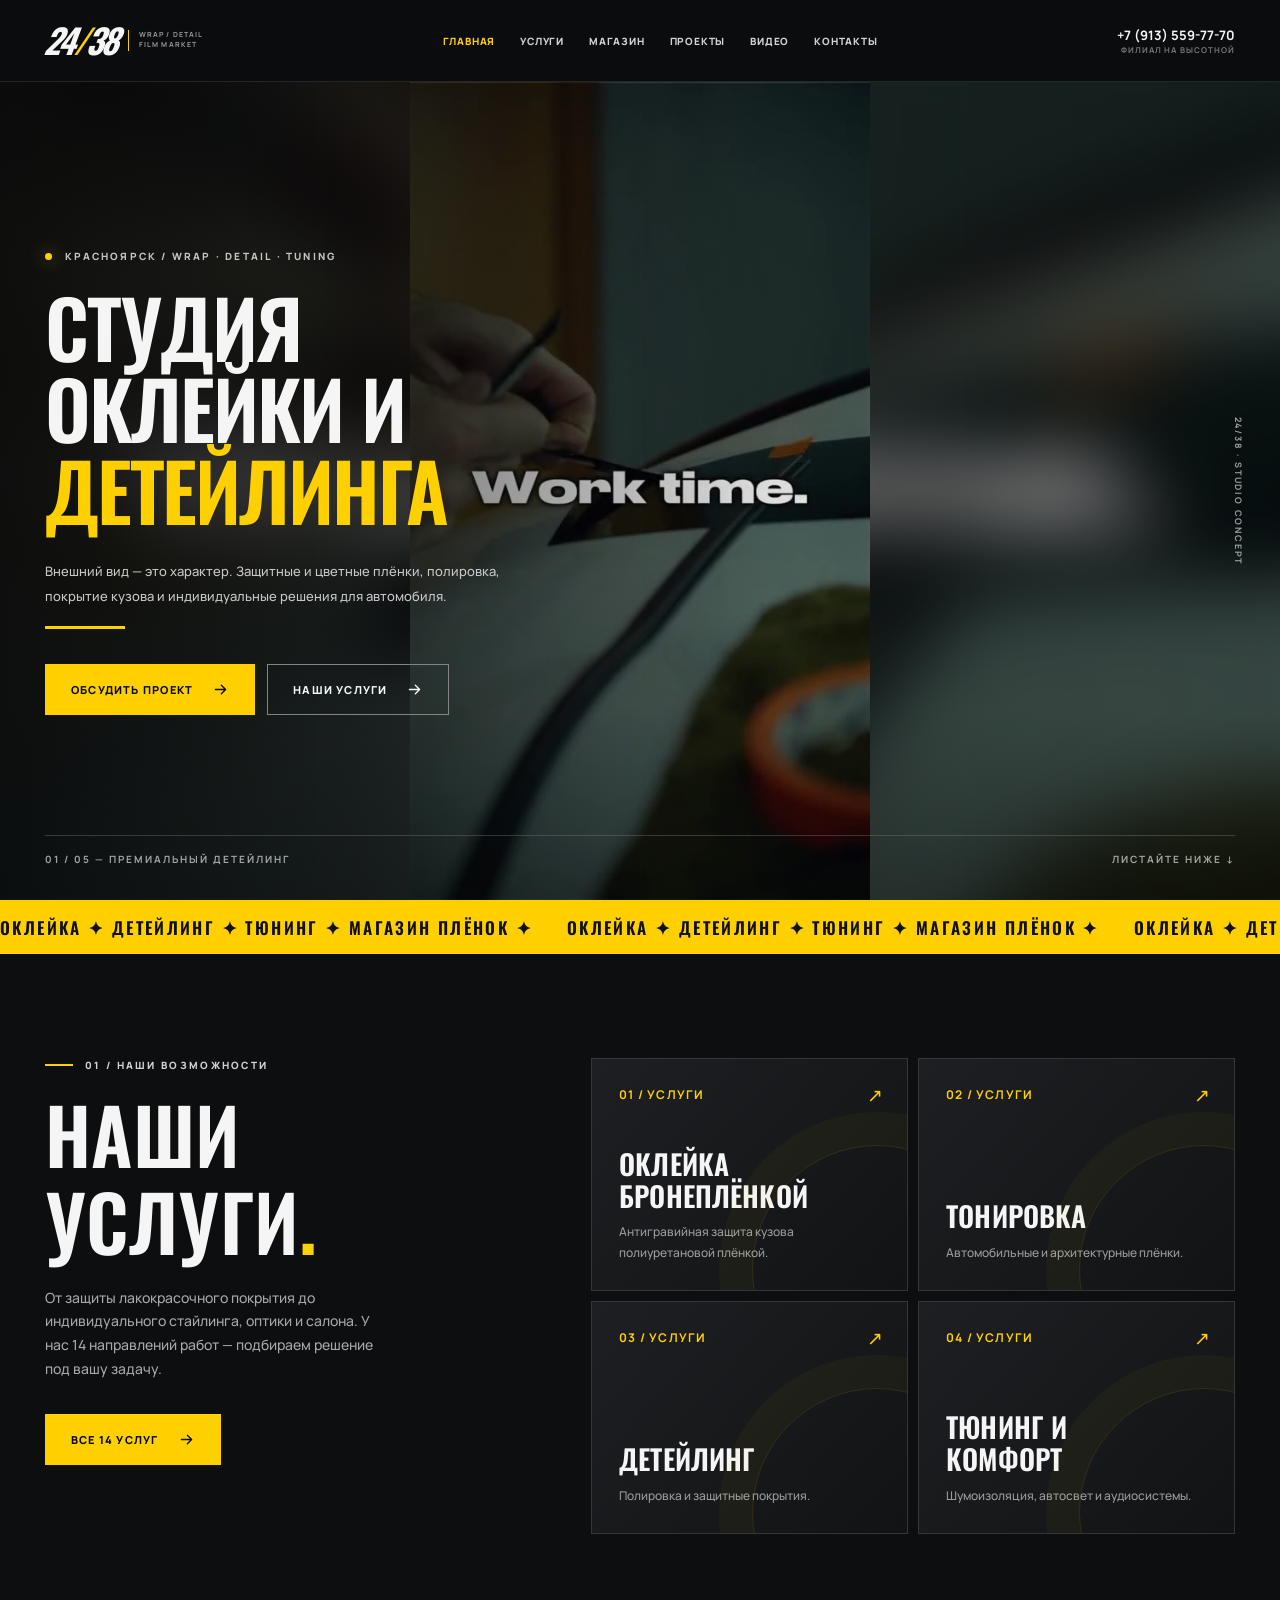
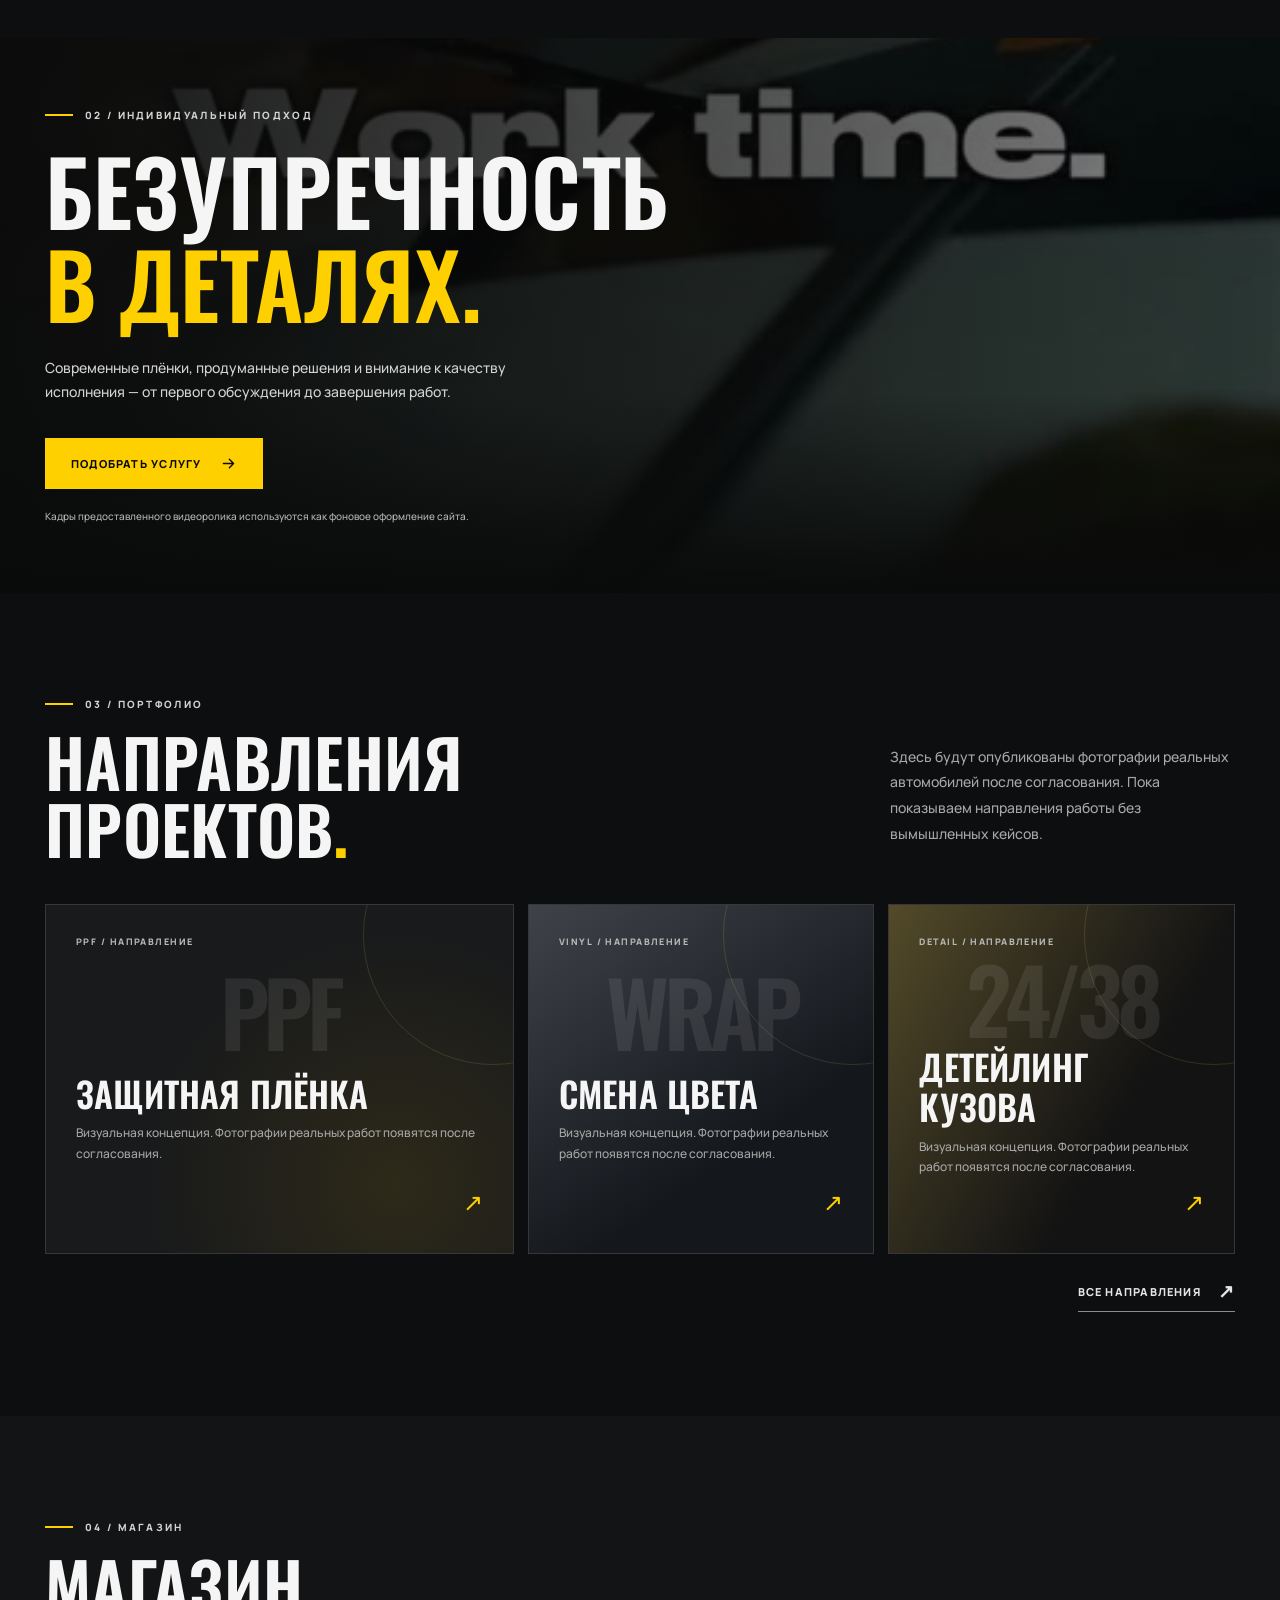
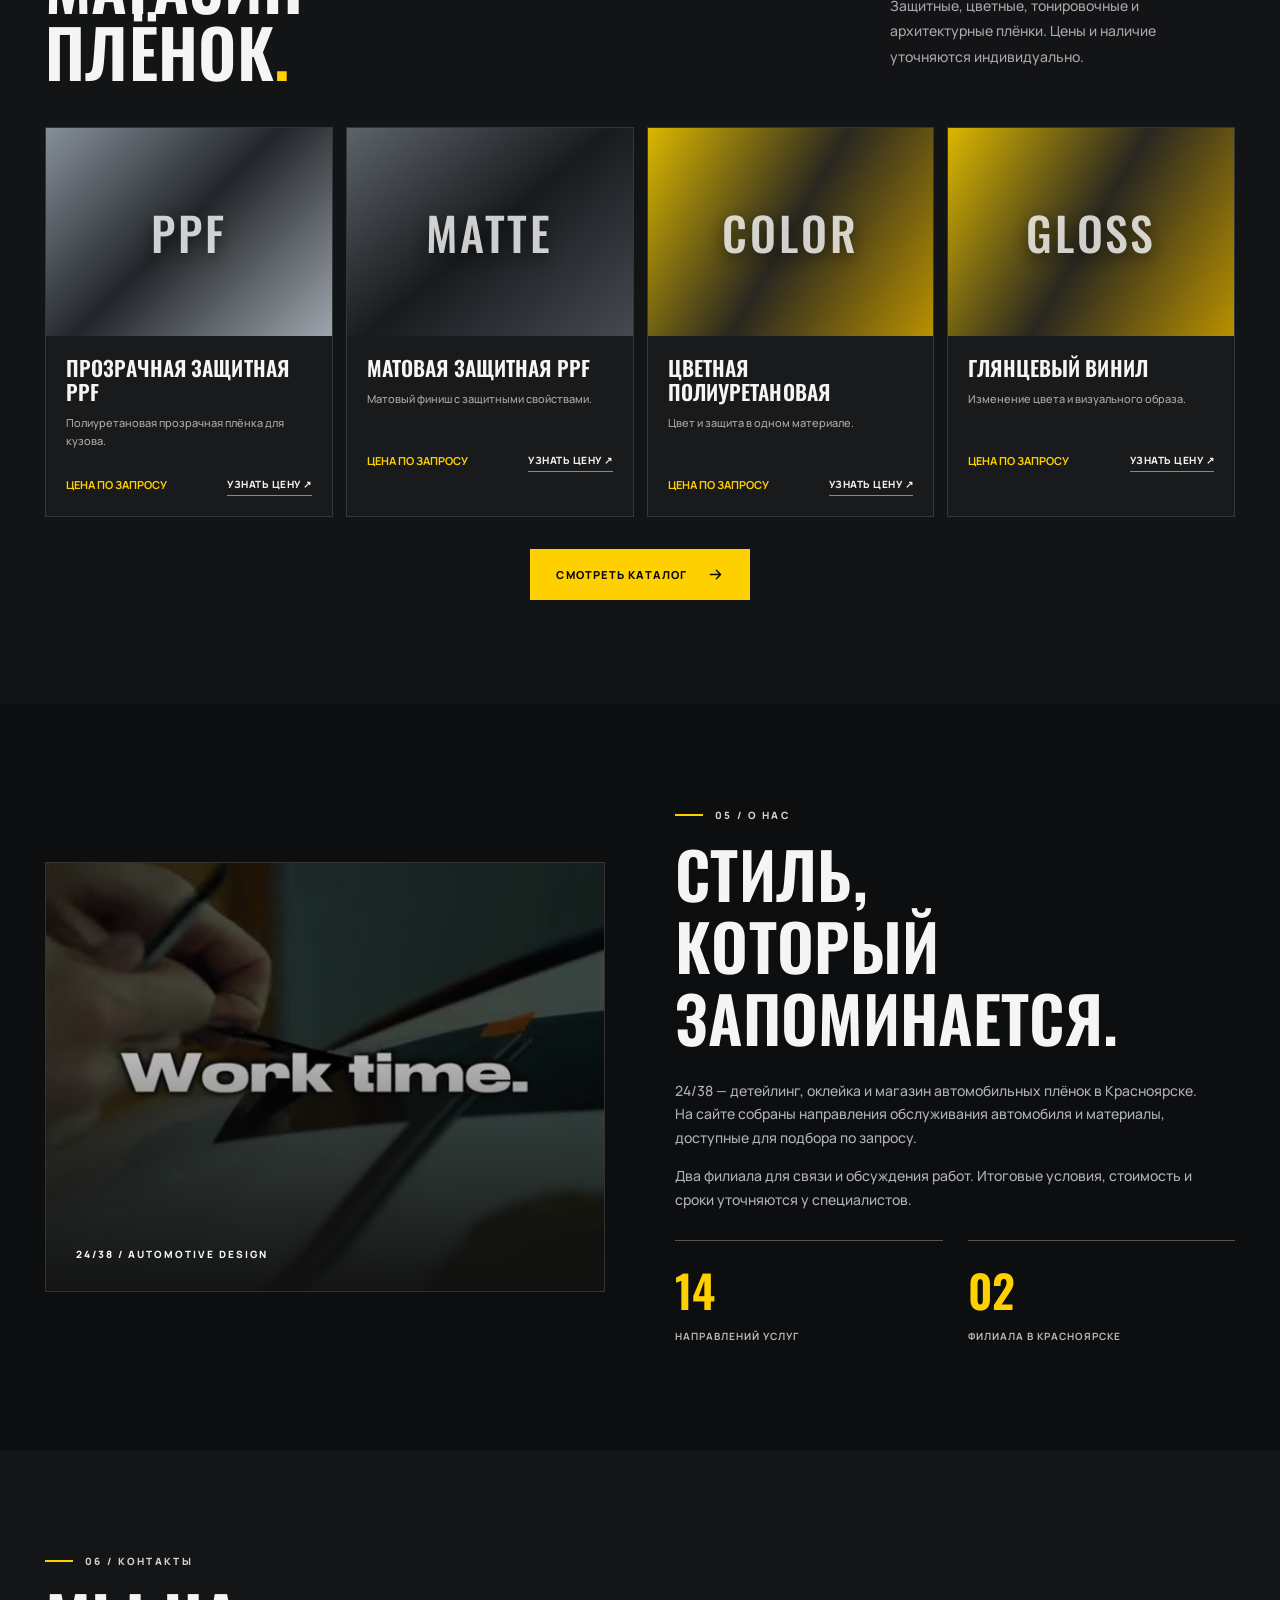
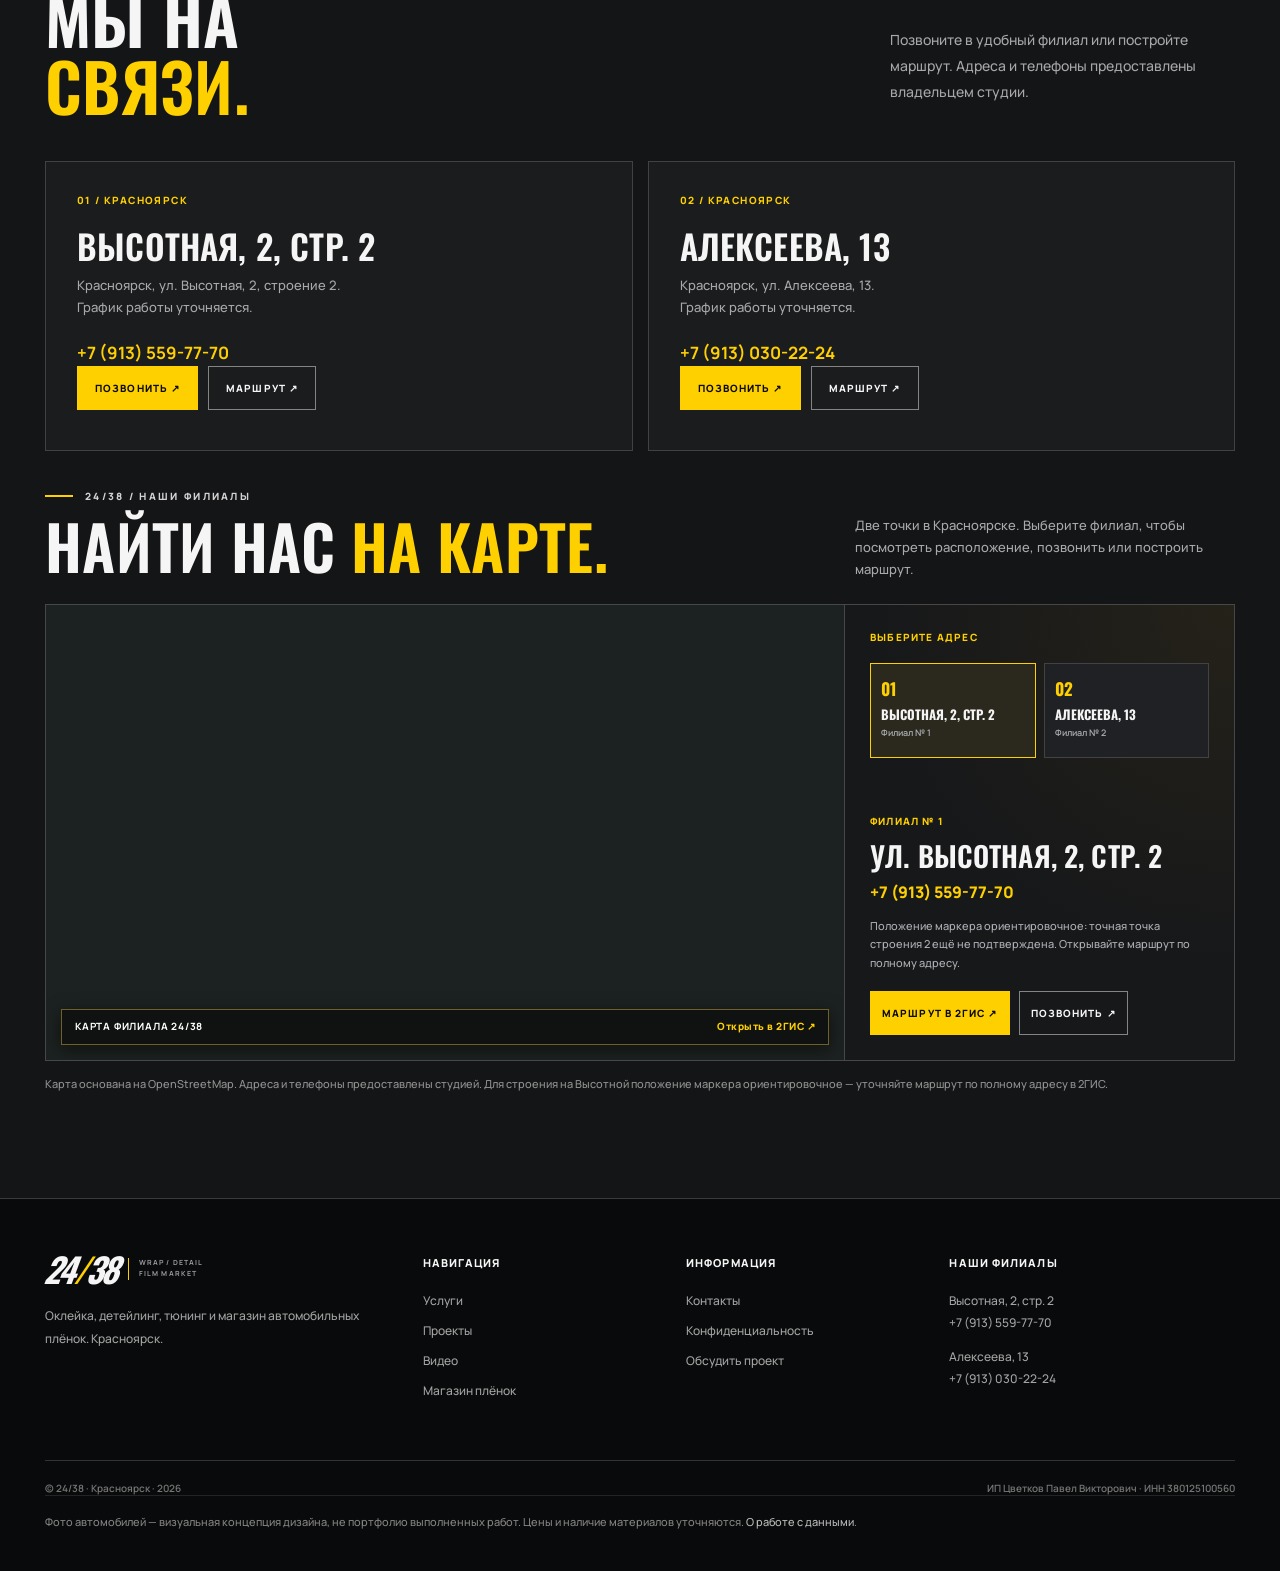
==== index.html @ e66bd4e3 "html: single native muted inline MP4 video with cache-busted baseline file" ====
<!doctype html><html lang="ru"><head><meta charset="UTF-8"><meta name="viewport" content="width=device-width, initial-scale=1, viewport-fit=cover"><meta name="theme-color" content="#0d0e0f"><meta name="robots" content="noindex,nofollow"><meta name="description" content="24/38 — студия оклейки и детейлинга, Красноярск. Защитные плёнки, тонировка, полировка, магазин плёнок и два филиала."><title>Студия оклейки и детейлинга | 24/38 · Красноярск</title><link rel="icon" href="assets/favicon.svg" type="image/svg+xml"><link rel="stylesheet" href="assets/site.css?v=video4"><link rel="preload" as="image" href="assets/studio-worktime-poster.jpg"></head><body><header class="header"><div class="wrap header-inner"><a class="logo" href="index.html" aria-label="24/38 — главная"><span class="logo-mark">24<b>/</b>38</span><span class="logo-label">WRAP / DETAIL<br>FILM MARKET</span></a><nav class="nav" id="primary-nav" aria-label="Навигация сайта"><a href="index.html" class="active">Главная</a><a href="services.html" class="">Услуги</a><a href="shop.html" class="">Магазин</a><a href="projects.html" class="">Проекты</a><a href="video.html" class="">Видео</a><a href="contacts.html" class="">Контакты</a></nav><div class="head-contact"><a class="head-number" href="tel:+79135597770">+7 (913) 559-77-70<small>Филиал на Высотной</small></a><button class="menu-toggle" type="button" aria-label="Открыть меню" aria-controls="primary-nav" aria-expanded="false"><svg viewBox="0 0 24 24" fill="none" stroke="currentColor" stroke-width="1.7" stroke-linecap="round"><path d="M3 6h18M3 12h18M3 18h18"/></svg></button></div></div></header><main><section class="hero" id="top"><div class="hero-photo hero-video-layer" aria-hidden="true"><video id="hero-background-video" class="hero-video" autoplay muted playsinline webkit-playsinline loop preload="auto" poster="assets/studio-worktime-poster.jpg" width="720" height="1280"><source src="assets/studio-worktime.mp4?v=ios4" type="video/mp4"></video></div><div class="hero-rails" aria-hidden="true"></div><div class="wrap hero-inner"><div class="hero-copy"><div class="hero-hint"><i></i> КРАСНОЯРСК / WRAP · DETAIL · TUNING</div><h1>СТУДИЯ<br>ОКЛЕЙКИ И<br><strong>ДЕТЕЙЛИНГА</strong></h1><p>Внешний вид — это характер. Защитные и цветные плёнки, полировка, покрытие кузова и индивидуальные решения для автомобиля.</p><div class="hero-line"></div><div class="hero-buttons"><a class="btn btn-primary" href="#contact" data-contact="Оклейка и детейлинг">ОБСУДИТЬ ПРОЕКТ <svg viewBox="0 0 20 20" fill="none" stroke="currentColor" stroke-width="1.6" stroke-linecap="round" stroke-linejoin="round"><path d="M4 10h12m-5-5 5 5-5 5"/></svg></a><a class="btn btn-outline" href="services.html">НАШИ УСЛУГИ <svg viewBox="0 0 20 20" fill="none" stroke="currentColor" stroke-width="1.6" stroke-linecap="round" stroke-linejoin="round"><path d="M4 10h12m-5-5 5 5-5 5"/></svg></a></div></div><div class="hero-model">24/38 · STUDIO CONCEPT</div><div class="hero-counter"><span>01 / 05 — ПРЕМИАЛЬНЫЙ ДЕТЕЙЛИНГ</span><a href="#services">ЛИСТАЙТЕ НИЖЕ ↓</a></div></div></section><div class="ribbon" aria-hidden="true"><div class="ribbon-track"><span>ОКЛЕЙКА <b>✦</b> ДЕТЕЙЛИНГ <b>✦</b> ТЮНИНГ <b>✦</b> МАГАЗИН ПЛЁНОК <b>✦</b></span><span>ОКЛЕЙКА <b>✦</b> ДЕТЕЙЛИНГ <b>✦</b> ТЮНИНГ <b>✦</b> МАГАЗИН ПЛЁНОК <b>✦</b></span><span>ОКЛЕЙКА <b>✦</b> ДЕТЕЙЛИНГ <b>✦</b> ТЮНИНГ <b>✦</b> МАГАЗИН ПЛЁНОК <b>✦</b></span><span>ОКЛЕЙКА <b>✦</b> ДЕТЕЙЛИНГ <b>✦</b> ТЮНИНГ <b>✦</b> МАГАЗИН ПЛЁНОК <b>✦</b></span></div></div><section class="section" id="services"><div class="wrap services-intro"><div class="services-lead"><div class="eyebrow">01 / НАШИ ВОЗМОЖНОСТИ</div><h2>НАШИ<br>УСЛУГИ<span class="accent">.</span></h2><p>От защиты лакокрасочного покрытия до индивидуального стайлинга, оптики и салона. У нас 14 направлений работ — подбираем решение под вашу задачу.</p><a class="btn btn-primary" href="services.html">ВСЕ 14 УСЛУГ<svg viewBox="0 0 20 20" fill="none" stroke="currentColor" stroke-width="1.6" stroke-linecap="round" stroke-linejoin="round"><path d="M4 10h12m-5-5 5 5-5 5"/></svg></a></div><div class="service-tiles"><a class="tile" href="services.html#bron-wrap"><span class="tile-no">01 / УСЛУГИ</span><span class="tile-arrow">↗</span><div><h3>ОКЛЕЙКА БРОНЕПЛЁНКОЙ</h3><p>Антигравийная защита кузова полиуретановой плёнкой.</p></div></a><a class="tile" href="services.html"><span class="tile-no">02 / УСЛУГИ</span><span class="tile-arrow">↗</span><div><h3>ТОНИРОВКА</h3><p>Автомобильные и архитектурные плёнки.</p></div></a><a class="tile" href="services.html"><span class="tile-no">03 / УСЛУГИ</span><span class="tile-arrow">↗</span><div><h3>ДЕТЕЙЛИНГ</h3><p>Полировка и защитные покрытия.</p></div></a><a class="tile" href="services.html"><span class="tile-no">04 / УСЛУГИ</span><span class="tile-arrow">↗</span><div><h3>ТЮНИНГ И КОМФОРТ</h3><p>Шумоизоляция, автосвет и аудиосистемы.</p></div></a></div></div></section><section class="wide-panel"><img src="assets/studio-worktime-poster.jpg" width="720" height="1280" loading="lazy" alt="Кадр из ролика о детейлинге автомобиля"><div class="wrap"><div class="eyebrow">02 / ИНДИВИДУАЛЬНЫЙ ПОДХОД</div><h2>БЕЗУПРЕЧНОСТЬ<br><em>В ДЕТАЛЯХ.</em></h2><p>Современные плёнки, продуманные решения и внимание к качеству исполнения — от первого обсуждения до завершения работ.</p><a class="btn btn-primary" href="services.html">ПОДОБРАТЬ УСЛУГУ<svg viewBox="0 0 20 20" fill="none" stroke="currentColor" stroke-width="1.6" stroke-linecap="round" stroke-linejoin="round"><path d="M4 10h12m-5-5 5 5-5 5"/></svg></a><span class="concept-note">Кадры предоставленного видеоролика используются как фоновое оформление сайта.</span></div></section><section class="section"><div class="wrap"><div class="section-heading"><div><div class="eyebrow">03 / ПОРТФОЛИО</div><h2>НАПРАВЛЕНИЯ<br>ПРОЕКТОВ<span class="accent">.</span></h2></div><p>Здесь будут опубликованы фотографии реальных автомобилей после согласования. Пока показываем направления работы без вымышленных кейсов.</p></div><div class="projects-grid"><article class="project"><span class="project-label">PPF / НАПРАВЛЕНИЕ</span><span class="project-letter" aria-hidden="true">PPF</span><div><h3>ЗАЩИТНАЯ ПЛЁНКА</h3><p>Визуальная концепция. Фотографии реальных работ появятся после согласования.</p></div><span class="project-arrow" aria-hidden="true">↗</span></article><article class="project"><span class="project-label">VINYL / НАПРАВЛЕНИЕ</span><span class="project-letter" aria-hidden="true">WRAP</span><div><h3>СМЕНА ЦВЕТА</h3><p>Визуальная концепция. Фотографии реальных работ появятся после согласования.</p></div><span class="project-arrow" aria-hidden="true">↗</span></article><article class="project"><span class="project-label">DETAIL / НАПРАВЛЕНИЕ</span><span class="project-letter" aria-hidden="true">24/38</span><div><h3>ДЕТЕЙЛИНГ КУЗОВА</h3><p>Визуальная концепция. Фотографии реальных работ появятся после согласования.</p></div><span class="project-arrow" aria-hidden="true">↗</span></article></div><div style="text-align:right;margin-top:25px"><a class="link-arrow" href="projects.html">ВСЕ НАПРАВЛЕНИЯ <span>↗</span></a></div></div></section><section class="section shop-preview"><div class="wrap"><div class="section-heading"><div><div class="eyebrow">04 / МАГАЗИН</div><h2>МАГАЗИН<br>ПЛЁНОК<span class="accent">.</span></h2></div><p>Защитные, цветные, тонировочные и архитектурные плёнки. Цены и наличие уточняются индивидуально.</p></div><div class="film-grid"><article class="film" data-category="Защита" data-search="прозрачная защитная ppf полиуретановая прозрачная плёнка для кузова."><div class="film-art type-ppf"><span>PPF</span></div><div class="film-content"><h3>Прозрачная защитная PPF</h3><p>Полиуретановая прозрачная плёнка для кузова.</p><div class="film-bottom"><strong>ЦЕНА ПО ЗАПРОСУ</strong><button type="button" data-contact="Прозрачная защитная PPF">УЗНАТЬ ЦЕНУ ↗</button></div></div></article><article class="film" data-category="Защита" data-search="матовая защитная ppf матовый финиш с защитными свойствами."><div class="film-art type-matte"><span>MATTE</span></div><div class="film-content"><h3>Матовая защитная PPF</h3><p>Матовый финиш с защитными свойствами.</p><div class="film-bottom"><strong>ЦЕНА ПО ЗАПРОСУ</strong><button type="button" data-contact="Матовая защитная PPF">УЗНАТЬ ЦЕНУ ↗</button></div></div></article><article class="film" data-category="Стайлинг" data-search="цветная полиуретановая цвет и защита в одном материале."><div class="film-art type-vinyl"><span>COLOR</span></div><div class="film-content"><h3>Цветная полиуретановая</h3><p>Цвет и защита в одном материале.</p><div class="film-bottom"><strong>ЦЕНА ПО ЗАПРОСУ</strong><button type="button" data-contact="Цветная полиуретановая">УЗНАТЬ ЦЕНУ ↗</button></div></div></article><article class="film" data-category="Стайлинг" data-search="глянцевый винил изменение цвета и визуального образа."><div class="film-art type-vinyl"><span>GLOSS</span></div><div class="film-content"><h3>Глянцевый винил</h3><p>Изменение цвета и визуального образа.</p><div class="film-bottom"><strong>ЦЕНА ПО ЗАПРОСУ</strong><button type="button" data-contact="Глянцевый винил">УЗНАТЬ ЦЕНУ ↗</button></div></div></article></div><div style="text-align:center;margin-top:32px"><a class="btn btn-primary" href="shop.html">СМОТРЕТЬ КАТАЛОГ<svg viewBox="0 0 20 20" fill="none" stroke="currentColor" stroke-width="1.6" stroke-linecap="round" stroke-linejoin="round"><path d="M4 10h12m-5-5 5 5-5 5"/></svg></a></div></div></section><section class="section"><div class="wrap about-split"><div class="about-visual"><img src="assets/studio-worktime-poster.jpg" alt="Работа в детейлинг-студии: кадр из видео" loading="lazy"><small>24/38 / AUTOMOTIVE DESIGN</small></div><div class="about-copy"><div class="eyebrow">05 / О НАС</div><h2>СТИЛЬ,<br>КОТОРЫЙ<br>ЗАПОМИНАЕТСЯ.</h2><p>24/38 — детейлинг, оклейка и магазин автомобильных плёнок в Красноярске. На сайте собраны направления обслуживания автомобиля и материалы, доступные для подбора по запросу.</p><p>Два филиала для связи и обсуждения работ. Итоговые условия, стоимость и сроки уточняются у специалистов.</p><div class="numbers"><div><b>14</b><small>Направлений услуг</small></div><div><b>02</b><small>Филиала в Красноярске</small></div></div></div></div></section><section class="section contacts-area" id="contact"><div class="wrap"><div class="section-heading"><div><div class="eyebrow">06 / КОНТАКТЫ</div><h2>МЫ НА<br><span class="accent">СВЯЗИ.</span></h2></div><p>Позвоните в удобный филиал или постройте маршрут. Адреса и телефоны предоставлены владельцем студии.</p></div><div class="branch-grid" id="branches"><article class="branch"><div class="branch-no">01 / КРАСНОЯРСК</div><h3>ВЫСОТНАЯ, 2, СТР. 2</h3><p>Красноярск, ул. Высотная, 2, строение 2.<br>График работы уточняется.</p><a class="phone" href="tel:+79135597770">+7 (913) 559-77-70</a><div class="branch-actions"><a class="btn btn-primary" href="tel:+79135597770">ПОЗВОНИТЬ ↗</a><a class="btn btn-outline" href="https://2gis.ru/krasnoyarsk/search/Высотная%202%20строение%202" target="_blank" rel="noopener noreferrer">МАРШРУТ ↗</a></div></article><article class="branch"><div class="branch-no">02 / КРАСНОЯРСК</div><h3>АЛЕКСЕЕВА, 13</h3><p>Красноярск, ул. Алексеева, 13.<br>График работы уточняется.</p><a class="phone" href="tel:+79130302224">+7 (913) 030-22-24</a><div class="branch-actions"><a class="btn btn-primary" href="tel:+79130302224">ПОЗВОНИТЬ ↗</a><a class="btn btn-outline" href="https://2gis.ru/krasnoyarsk/search/Алексеева%2013" target="_blank" rel="noopener noreferrer">МАРШРУТ ↗</a></div></article></div><section class="map-showcase" aria-labelledby="branch-map-heading">
  <div class="map-intro">
    <div><div class="eyebrow">24/38 / НАШИ ФИЛИАЛЫ</div><h2 id="branch-map-heading">НАЙТИ НАС <span class="accent">НА КАРТЕ.</span></h2></div>
    <p>Две точки в Красноярске. Выберите филиал, чтобы посмотреть расположение, позвонить или построить маршрут.</p>
  </div>
  <div class="branch-map-widget" data-branch-map>
    <div class="branch-map-surface" data-map-canvas role="region" aria-label="Карта выбранного филиала 24/38"><iframe class="branch-map-frame" data-map-frame title="Карта: филиал № 1, Высотная, 2, строение 2, Красноярск" src="https://www.openstreetmap.org/export/embed.html?bbox=92.771%2C56.016%2C92.799%2C56.033&layer=mapnik&marker=56.024788%2C92.784515" loading="lazy" referrerpolicy="strict-origin-when-cross-origin"></iframe><div class="map-help"><span>КАРТА ФИЛИАЛА 24/38</span><a href="https://2gis.ru/krasnoyarsk/search/%D0%92%D1%8B%D1%81%D0%BE%D1%82%D0%BD%D0%B0%D1%8F%202%20%D1%81%D1%82%D1%80%D0%BE%D0%B5%D0%BD%D0%B8%D0%B5%202" data-map-external target="_blank" rel="noopener noreferrer">Открыть в 2ГИС ↗</a></div></div>
    <div class="branch-map-sidebar">
      <div class="map-sidebar-eyebrow">ВЫБЕРИТЕ АДРЕС</div>
      <div class="map-branch-tabs" role="group" aria-label="Филиал на карте">
        <button type="button" data-map-location="0" class="map-branch-tab active" aria-pressed="true"><span>01</span><strong>ВЫСОТНАЯ, 2, СТР. 2</strong><small>Филиал № 1</small></button>
        <button type="button" data-map-location="1" class="map-branch-tab" aria-pressed="false"><span>02</span><strong>АЛЕКСЕЕВА, 13</strong><small>Филиал № 2</small></button>
      </div>
      <div class="map-selected">
        <div class="map-selected-label" data-map-label>ФИЛИАЛ № 1</div>
        <h3 data-map-address>УЛ. ВЫСОТНАЯ, 2, СТР. 2</h3>
        <a class="map-phone" data-map-phone href="tel:+79135597770">+7 (913) 559-77-70</a>
        <p data-map-accuracy>Маркер показывает район дома 2. Точная позиция строения 2 на карте пока не подтверждена.</p>
        <div class="map-action-row">
          <a class="btn btn-primary" data-map-directions href="https://2gis.ru/krasnoyarsk/search/%D0%92%D1%8B%D1%81%D0%BE%D1%82%D0%BD%D0%B0%D1%8F%202%20%D1%81%D1%82%D1%80%D0%BE%D0%B5%D0%BD%D0%B8%D0%B5%202" target="_blank" rel="noopener noreferrer">МАРШРУТ В 2ГИС ↗</a>
          <a class="btn btn-outline" data-map-call href="tel:+79135597770">ПОЗВОНИТЬ ↗</a>
        </div>
      </div>
    </div>
  </div>
  <p class="map-caption">Карта основана на OpenStreetMap. Адреса и телефоны предоставлены студией. Для строения на Высотной положение маркера ориентировочное — уточняйте маршрут по полному адресу в 2ГИС.</p>
</section></div></section></main><footer class="footer"><div class="wrap"><div class="footer-grid"><div class="footer-col"><a class="logo" href="index.html" aria-label="24/38 — главная"><span class="logo-mark">24<b>/</b>38</span><span class="logo-label">WRAP / DETAIL<br>FILM MARKET</span></a><p>Оклейка, детейлинг, тюнинг и магазин автомобильных плёнок. Красноярск.</p></div><div class="footer-col"><h4>НАВИГАЦИЯ</h4><a href="services.html">Услуги</a><a href="projects.html">Проекты</a><a href="video.html">Видео</a><a href="shop.html">Магазин плёнок</a></div><div class="footer-col"><h4>ИНФОРМАЦИЯ</h4><a href="contacts.html">Контакты</a><a href="privacy.html">Конфиденциальность</a><a href="#" data-contact="Консультация">Обсудить проект</a></div><div class="footer-col"><h4>НАШИ ФИЛИАЛЫ</h4><p>Высотная, 2, стр. 2<br><a href="tel:+79135597770">+7 (913) 559-77-70</a></p><p>Алексеева, 13<br><a href="tel:+79130302224">+7 (913) 030-22-24</a></p></div></div><div class="footer-bottom"><span>© 24/38 · Красноярск · 2026</span><span>ИП Цветков Павел Викторович · ИНН 380125100560</span></div><div class="disclaimer">Фото автомобилей — визуальная концепция дизайна, не портфолио выполненных работ. Цены и наличие материалов уточняются. <a href="privacy.html">О работе с данными</a>.</div></div></footer><div class="modal-backdrop" id="contact-modal"><div class="modal" role="dialog" aria-modal="true" aria-labelledby="modal-title"><button class="modal-close" type="button" data-close aria-label="Закрыть">×</button><div class="eyebrow">24/38 / СВЯЗЬ</div><h2 id="modal-title">ОБСУДИМ ПРОЕКТ</h2><p>Выберите филиал для звонка. Для удобства можно подготовить и скопировать текст обращения — заявка не отправляется автоматически.</p><div class="contact-number-grid"><a href="tel:+79135597770"><small>Высотная, 2, стр. 2</small><strong>+7 (913) 559-77-70 ↗</strong></a><a href="tel:+79130302224"><small>Алексеева, 13</small><strong>+7 (913) 030-22-24 ↗</strong></a></div><label>Что вас интересует<textarea id="contact-text" placeholder="Модель автомобиля, вид работы, пожелания"></textarea></label><div class="modal-actions"><button class="btn btn-primary" id="copy-request" type="button">СКОПИРОВАТЬ ОБРАЩЕНИЕ</button><button class="btn btn-outline" data-close type="button">ЗАКРЫТЬ</button></div><div class="copy-result" role="status" id="copy-result"></div></div></div><a class="mobile-call" href="contacts.html#branches">ВЫБРАТЬ ФИЛИАЛ И ПОЗВОНИТЬ <span>↗</span></a><script src="assets/site.js?v=clean1" defer></script><script src="assets/map.js?v=2" defer></script></body></html>
---- assets/site.css ----
@import url('https://fonts.googleapis.com/css2?family=Manrope:wght@400;500;600;700;800&family=Oswald:wght@400;500;600;700&display=swap');
:root{--bg:#0d0e0f;--panel:#151619;--panel2:#1c1d20;--line:#353536;--muted:#9b9c9f;--ink:#f5f5f5;--yellow:#ffd000;--yellow2:#e9b600;--max:1370px}
*,*::before,*::after{box-sizing:border-box}html{scroll-behavior:smooth;scroll-padding-top:84px}body{margin:0;color:var(--ink);background:var(--bg);font:500 14px/1.7 'Manrope',Arial,sans-serif;overflow-x:clip;-webkit-font-smoothing:antialiased}body.is-locked{overflow:hidden}a{color:inherit;text-decoration:none}button,input,select,textarea{font:inherit}button{cursor:pointer}img{display:block;max-width:100%}h1,h2,h3,h4,p{margin-top:0}h1,h2,h3,h4{font-family:'Oswald',Impact,sans-serif;line-height:1.13;font-weight:600;letter-spacing:.005em;text-transform:uppercase}::selection{background:var(--yellow);color:#000}a:focus-visible,button:focus-visible,input:focus-visible,textarea:focus-visible,summary:focus-visible{outline:2px solid var(--yellow);outline-offset:3px}
.wrap{width:min(calc(100% - 90px),var(--max));margin-inline:auto}.small{font-size:12px}.muted{color:var(--muted)}.eyebrow{display:flex;gap:12px;align-items:center;font:800 10px 'Manrope',sans-serif;letter-spacing:.23em;text-transform:uppercase;color:#d2d2d2}.eyebrow:before{content:'';display:block;width:28px;height:2px;background:var(--yellow)}.section{padding:104px 0}.section-heading{display:flex;justify-content:space-between;align-items:end;gap:45px;margin-bottom:43px}.section-heading h2{font-size:clamp(42px,5.2vw,78px);margin:17px 0 0;line-height:1}.section-heading p{color:#a7a7aa;max-width:345px;line-height:1.85}.accent{color:var(--yellow)}.link-arrow{display:inline-flex;align-items:center;gap:17px;color:#e4e4e4;font:800 11px 'Manrope';letter-spacing:.11em;text-transform:uppercase;border-bottom:1px solid #8b8b8b;padding-bottom:10px;transition:color .2s,border-color .2s}.link-arrow:hover{color:var(--yellow);border-color:var(--yellow)}.link-arrow span{font-size:19px;line-height:1}.btn{display:inline-flex;justify-content:center;align-items:center;gap:19px;min-height:51px;padding:14px 25px;text-align:center;border:1px solid #848484;background:transparent;color:#f5f5f5;font:800 11px 'Manrope',sans-serif;letter-spacing:.11em;text-transform:uppercase;transition:transform .2s,background-color .2s,border-color .2s;color:var(--ink)}.btn:hover{transform:translateY(-2px)}.btn-primary{background:var(--yellow);border-color:var(--yellow);color:#0b0b0b}.btn-primary:hover{background:#ffe04d;border-color:#ffe04d}.btn-outline:hover{border-color:var(--yellow);color:var(--yellow)}.btn svg{width:17px;height:17px}
/* top */
.header{height:82px;position:sticky;z-index:100;top:0;background:rgba(12,13,14,.96);border-bottom:1px solid #242526;backdrop-filter:blur(12px)}.header-inner{height:100%;display:flex;align-items:center;gap:32px;justify-content:space-between}.logo{display:flex;align-items:center;gap:10px;white-space:nowrap}.logo-mark{font:italic 700 34px/.85 'Oswald',Impact,sans-serif;letter-spacing:-.06em;transform:skewX(-7deg)}.logo-mark b{color:var(--yellow);font-weight:600}.logo-label{border-left:1px solid var(--yellow);padding-left:10px;font:700 7px/1.55 Manrope,sans-serif;letter-spacing:.16em;color:#9b9b9b;text-transform:uppercase}.nav{display:flex;align-items:center;gap:25px}.nav a{font:800 10px 'Manrope',sans-serif;letter-spacing:.08em;text-transform:uppercase;color:#d3d3d3;transition:color .2s;white-space:nowrap}.nav a:hover,.nav a.active{color:var(--yellow)}.head-contact{display:flex;align-items:center;gap:16px}.head-number{font:700 13px 'Manrope',sans-serif;white-space:nowrap}.head-number small{display:block;color:#777;font-size:8px;text-align:right;letter-spacing:.12em;text-transform:uppercase}.menu-toggle{display:none;width:43px;height:43px;place-items:center;background:transparent;border:1px solid #555;color:#fff}.menu-toggle svg{width:20px;height:20px}
/* first screen */
.hero{position:relative;isolation:isolate;min-height:660px;height:min(820px,calc(100svh - 82px));overflow:hidden;background:#070808}.hero-photo{position:absolute;inset:0;z-index:-2;overflow:hidden}.hero-photo img{width:100%;height:100%;object-fit:cover;object-position:63% 52%;filter:brightness(.89) contrast(1.1) saturate(1.08)}.hero-photo:after{content:'';position:absolute;inset:0;background:linear-gradient(90deg,#070808 0%,#070808e8 20%,#070808bb 43%,#07080805 81%),linear-gradient(0deg,#070808 0%,transparent 22%),linear-gradient(180deg,#07080880 0%,transparent 25%)}.hero-rails{position:absolute;inset:0;z-index:-1;opacity:.22;background:repeating-linear-gradient(90deg,transparent 0,transparent 24.9%,#aaa1 25%,transparent 25.1%);pointer-events:none}.hero-inner{position:relative;display:flex;align-items:center;height:100%}.hero-copy{width:min(600px,53%);padding:44px 0 62px;position:relative;z-index:3}.hero-copy h1{font-size:clamp(51px,6.2vw,98px);line-height:1.03;letter-spacing:-.025em;margin:23px 0 28px}.hero-copy h1 strong{color:var(--yellow);font-weight:600}.hero-copy p{font-size:13px;max-width:480px;color:#c7c7c7;line-height:1.95}.hero-buttons{display:flex;gap:12px;flex-wrap:wrap;margin-top:35px}.hero-counter{position:absolute;bottom:34px;left:0;right:0;z-index:4;display:flex;justify-content:space-between;color:#a3a3a3;font:700 10px 'Manrope',sans-serif;letter-spacing:.2em;text-transform:uppercase;border-top:1px solid #7776;padding-top:16px}.hero-counter a:hover{color:var(--yellow)}.hero-model{position:absolute;right:-10px;top:50%;transform:translateY(-50%);writing-mode:vertical-rl;color:#fff9;font:700 9px Manrope,sans-serif;letter-spacing:.2em;text-transform:uppercase}.hero-line{width:80px;height:3px;background:var(--yellow);margin:17px 0 0}.hero-hint{font:800 10px Manrope,sans-serif;color:#c4c4c4;letter-spacing:.22em;text-transform:uppercase}.hero-hint i{display:inline-block;width:7px;height:7px;background:var(--yellow);border-radius:50%;margin-right:9px;box-shadow:0 0 17px #ffd0009a;animation:pulse 3s ease-in-out infinite}@keyframes pulse{50%{opacity:.45;box-shadow:0 0 30px #ffd000}}
/* body */
.ribbon{background:var(--yellow);color:#101010;overflow:hidden;white-space:nowrap}.ribbon-track{width:max-content;display:flex;gap:34px;padding:14px 0;animation:marquee 32s linear infinite}.ribbon-track span{font:600 17px Oswald,sans-serif;letter-spacing:.14em;text-transform:uppercase}.ribbon-track b{font-size:18px}@keyframes marquee{to{transform:translateX(-50%)}}
.services-intro{display:grid;grid-template-columns:.84fr 1.16fr;gap:80px;align-items:start}.services-lead h2{font-size:clamp(49px,6vw,92px);margin:18px 0 22px}.services-lead p{color:#a6a7a9;max-width:330px}.services-lead .btn{margin-top:19px}.service-tiles{display:grid;grid-template-columns:repeat(2,minmax(0,1fr));gap:10px}.tile{position:relative;overflow:hidden;min-height:233px;border:1px solid #343638;background:linear-gradient(133deg,#1e1f22,#121315);padding:27px;display:flex;flex-direction:column;justify-content:space-between;transition:transform .2s,border-color .2s}.tile:hover{border-color:var(--yellow);transform:translateY(-3px)}.tile:before{position:absolute;right:-95px;bottom:-105px;width:250px;height:250px;content:'';border:1px solid #ffd00020;box-shadow:0 0 0 33px #ffd00009;border-radius:50%}.tile .tile-no{color:var(--yellow);font:700 12px Manrope,sans-serif;letter-spacing:.1em}.tile h3{font-size:28px;max-width:205px;margin:25px 0 11px}.tile p{font-size:12px;color:#9b9c9d;margin:0;max-width:260px}.tile-arrow{position:absolute;top:20px;right:24px;font-size:19px;color:var(--yellow)}
.wide-panel{position:relative;isolation:isolate;min-height:540px;display:flex;align-items:center;overflow:hidden;background:#101112}.wide-panel img{position:absolute;inset:0;width:100%;height:100%;object-fit:cover;object-position:56% 60%;z-index:-2;filter:brightness(.6)}.wide-panel:after{content:'';position:absolute;inset:0;z-index:-1;background:linear-gradient(90deg,#090a0af0,#090a0a8f 50%,#090a0a20),linear-gradient(0deg,#090a0a,transparent 36%)}.wide-panel .wrap{padding:70px 0}.wide-panel h2{max-width:730px;font-size:clamp(55px,7vw,105px);line-height:1.04;margin:21px 0 27px}.wide-panel h2 em{color:var(--yellow);font-style:normal}.wide-panel p{max-width:470px;color:#d2d2d2}.wide-panel .btn{margin-top:20px}.concept-note{display:block;color:#b5b5b5;font:500 10px Manrope,sans-serif;margin-top:20px}
.projects-grid{display:grid;grid-template-columns:1.15fr .85fr .85fr;gap:14px}.project{position:relative;min-height:350px;padding:30px;display:flex;flex-direction:column;justify-content:space-between;border:1px solid #373638;overflow:hidden;background:radial-gradient(circle at 75% 80%,#64531445,transparent 55%),#191a1b}.project:before{content:'';width:260px;height:260px;border:1px solid #ffe56e22;border-radius:50%;position:absolute;right:-110px;top:-100px}.project:nth-child(2){background:linear-gradient(145deg,#3f4349,#14171c 67%)}.project:nth-child(3){background:linear-gradient(120deg,#534a29,#131313 65%)}.project-label{font:800 9px Manrope,sans-serif;letter-spacing:.16em;text-transform:uppercase;color:#b8b8b8}.project-letter{font:600 clamp(60px,7vw,125px)/1 Oswald,sans-serif;color:#ffffff16;letter-spacing:-.06em;align-self:center}.project h3{font-size:35px;margin:0 0 10px}.project p{font-size:12px;color:#a7a7a7;margin:0}.project .project-arrow{align-self:flex-end;color:var(--yellow);font-size:24px}
.shop-preview{background:#131415}.film-grid{display:grid;grid-template-columns:repeat(4,minmax(0,1fr));gap:13px}.film{min-width:0;border:1px solid #353638;background:#191a1c;transition:border-color .2s,transform .2s}.film:hover{border-color:var(--yellow);transform:translateY(-3px)}.film-art{position:relative;height:208px;overflow:hidden;display:flex;align-items:center;justify-content:center}.film-art:after{content:'';position:absolute;inset:-100% auto -100% -60%;width:30%;transform:rotate(25deg);background:linear-gradient(90deg,transparent,#fff3,transparent);animation:glint 9s linear infinite}.film-art.type-ppf{background:linear-gradient(135deg,#868f99,#22262a 48%,#9fa6ad)}.film-art.type-matte{background:linear-gradient(140deg,#5d6369,#181b1e,#474951)}.film-art.type-vinyl{background:linear-gradient(120deg,#dcb700,#292720 50%,#b99100)}.film-art.type-tint{background:linear-gradient(120deg,#171b24,#414751 46%,#07090a)}.film-art.type-thermal{background:linear-gradient(120deg,#415166,#111724 60%,#647a8a)}.film-art.type-arch{background:linear-gradient(120deg,#8d9086,#4d544e 45%,#c1c5b6)}.film-art.type-lights{background:linear-gradient(130deg,#a6a8a8,#232323,#888)}.film-art.type-carbon{background:repeating-linear-gradient(135deg,#151515 0,#242627 6px,#0c0e10 10px)}.film-art span{font:500 46px Oswald,sans-serif;color:#ffffffc9;text-shadow:0 5px 15px #0007;letter-spacing:.06em}.film-content{padding:20px}.film-content h3{font-size:21px;margin-bottom:10px}.film-content p{color:#aaa;font-size:11px;min-height:45px;margin-bottom:14px}.film-bottom{display:flex;flex-wrap:wrap;gap:12px;align-items:center;justify-content:space-between}.film-bottom strong{color:var(--yellow);font:700 11px Manrope,sans-serif}.film-bottom button{background:transparent;color:#eee;border:0;border-bottom:1px solid #888;font:800 10px Manrope,sans-serif;letter-spacing:.05em;padding:4px 0}.film-bottom button:hover{color:var(--yellow);border-color:var(--yellow)}@keyframes glint{0%,40%{left:-60%}65%,100%{left:140%}}
.about-split{display:grid;grid-template-columns:1fr 1fr;gap:70px;align-items:center}.about-visual{background:#161719;border:1px solid #333;min-height:430px;position:relative;overflow:hidden}.about-visual img{position:absolute;width:100%;height:100%;object-fit:cover;object-position:60%;filter:brightness(.73)}.about-visual:after{position:absolute;content:'';inset:0;background:linear-gradient(0deg,#111e,transparent 55%)}.about-visual small{position:absolute;z-index:2;left:30px;bottom:30px;font:800 10px Manrope,sans-serif;letter-spacing:.2em}.about-copy h2{font-size:clamp(50px,5vw,76px);margin:15px 0 25px}.about-copy p{max-width:540px;color:#aeb0b3}.numbers{display:grid;grid-template-columns:repeat(2,1fr);gap:25px;margin-top:28px}.numbers div{border-top:1px solid #555;padding-top:15px}.numbers b{display:block;color:var(--yellow);font:600 45px Oswald,sans-serif}.numbers small{color:#b7b7b7;font:700 10px Manrope,sans-serif;letter-spacing:.1em;text-transform:uppercase}
.contacts-area{background:#141517}.branch-grid{display:grid;grid-template-columns:repeat(2,minmax(0,1fr));gap:15px}.branch{position:relative;min-height:290px;padding:31px;border:1px solid #424142;background:#1b1c1e}.branch-no{color:var(--yellow);font:800 10px Manrope,sans-serif;letter-spacing:.14em}.branch h3{font-size:34px;margin:20px 0 8px}.branch p{color:#a8a9aa;font-size:13px;margin-bottom:23px}.branch-actions{display:flex;gap:10px;flex-wrap:wrap}.branch-actions .btn{font-size:10px;padding:12px 17px;min-height:44px}.branch .phone{color:var(--yellow);font:700 17px Manrope,sans-serif}.branch .phone:hover{text-decoration:underline}.contact-links{display:flex;flex-wrap:wrap;gap:24px;margin-top:26px}
/* inner pages */
.page-head{background:radial-gradient(circle at 85% 0%,#55430e27,transparent 45%),#111214;padding:100px 0 80px;border-bottom:1px solid #333}.page-head h1{font-size:clamp(58px,7vw,106px);margin:23px 0 21px}.page-head h1 em{color:var(--yellow);font-style:normal}.page-head p{color:#b2b3b6;max-width:660px;font-size:14px}.crumbs{font:700 10px Manrope,sans-serif;text-transform:uppercase;letter-spacing:.15em;color:#aaa}.crumbs a{color:var(--yellow)}
.service-table{border-top:1px solid #5e5e5e}.service-item{display:grid;grid-template-columns:95px 1fr 120px;gap:30px;align-items:center;padding:29px 16px;border-bottom:1px solid #343434;transition:background .2s}.service-item:hover{background:#1b1b1c}.service-item .n{color:var(--yellow);font:600 56px Oswald,sans-serif;line-height:1}.service-item h3{font-size:clamp(22px,2.4vw,35px);margin:0 0 5px}.service-item p{font-size:12px;color:#999;margin:0}.service-item button{padding:6px 0;background:transparent;border:0;border-bottom:1px solid #888;color:#e0e0e0;font:800 10px Manrope,sans-serif;letter-spacing:.08em;text-transform:uppercase}.service-item button:hover{color:var(--yellow);border-color:var(--yellow)}
.shop-tools{display:flex;justify-content:space-between;gap:20px;align-items:center;margin-bottom:24px}.shop-categories{display:flex;gap:9px;flex-wrap:wrap}.shop-categories button{border:1px solid #494a4b;background:transparent;color:#bbb;padding:10px 14px;font:800 10px Manrope,sans-serif;letter-spacing:.07em;text-transform:uppercase}.shop-categories button.active,.shop-categories button:hover{color:#080808;background:var(--yellow);border-color:var(--yellow)}.shop-search{height:45px;min-width:250px;max-width:100%;width:280px;padding:0 14px;border:1px solid #505050;background:#1b1c1d;color:#fff}.shop-filter-status{color:#999;margin:14px 0 24px}.empty-results{display:none;color:#bbb;border:1px dashed #666;padding:45px;text-align:center}.empty-results.show{display:block}
.project-list{display:grid;grid-template-columns:repeat(3,minmax(0,1fr));gap:14px}.project-list .project{min-height:370px}.project-list .project:nth-child(4){background:linear-gradient(120deg,#2d2f30,#111)}.project-list .project:nth-child(5){background:linear-gradient(120deg,#333126,#121313)}.project-list .project:nth-child(6){background:linear-gradient(120deg,#202329,#151515)}
.video-list{display:grid;grid-template-columns:repeat(2,minmax(0,1fr));gap:20px}.video-placeholder{display:block;position:relative;background:linear-gradient(150deg,#27282a,#0e1012);border:1px solid #3d3d3d;min-height:300px;padding:35px}.video-placeholder:nth-child(2){background:linear-gradient(140deg,#362c0f,#151515)}.video-placeholder:before{position:absolute;content:'▶';display:grid;place-items:center;left:50%;top:43%;transform:translate(-50%,-50%);height:66px;width:66px;border:2px solid #ffd000;color:#ffd000;font-size:27px;border-radius:50%}.video-placeholder h3{position:absolute;bottom:32px;font-size:28px}.video-placeholder span{color:#aaa;text-transform:uppercase;letter-spacing:.1em;font-size:9px}
.cta-panel{display:flex;align-items:center;justify-content:space-between;gap:45px;padding:55px 60px;background:radial-gradient(circle at 87% 20%,#765e1940,transparent 50%),#202020;border:1px solid #5f5130}.cta-panel h2{font-size:clamp(43px,5vw,74px);margin:10px 0}.cta-panel p{color:#a6a7a9;max-width:530px;margin:0}.legal{max-width:950px}.legal h2{font-size:33px;margin-top:35px}.legal p{color:#aaa}.legal li{margin-bottom:9px;color:#aaa}
.footer{background:#090a0b;border-top:1px solid #3a3a3a;padding:56px 0 22px}.footer-grid{display:grid;grid-template-columns:1.5fr 1fr 1fr 1.25fr;gap:35px}.footer-col h4{font:800 11px Manrope,sans-serif;margin-bottom:20px;letter-spacing:.1em}.footer-col p,.footer-col a:not(.logo){font-size:12px;line-height:1.85;color:#a4a4a4}.footer-col a:not(.logo){display:block;margin:0 0 8px}.footer-col a:hover{color:var(--yellow)!important}.footer-col .logo{margin-bottom:22px}.footer-bottom{margin-top:50px;border-top:1px solid #333;padding-top:20px;display:flex;justify-content:space-between;gap:15px;color:#757575;font:600 10px Manrope,sans-serif}.disclaimer{padding:17px 0;font-size:11px;color:#848484;border-top:1px solid #242424}.disclaimer a{color:#bbb}
/* modal */
.modal-backdrop{display:none;position:fixed;inset:0;z-index:200;align-items:center;justify-content:center;padding:20px;background:#000d;backdrop-filter:blur(10px)}.modal-backdrop.open{display:flex}.modal{position:relative;max-height:90dvh;overflow-y:auto;width:min(100%,570px);padding:42px;background:#1b1c1e;border:1px solid #7c6b39;box-shadow:0 25px 80px #000d}.modal-close{position:absolute;top:18px;right:20px;border:1px solid #555;background:transparent;color:#fff;width:35px;height:35px;font-size:23px}.modal h2{font-size:44px;margin:13px 0 17px}.modal p{color:#aaa}.modal label{display:block;color:#c4c4c4;font:700 11px Manrope,sans-serif;letter-spacing:.08em;text-transform:uppercase;margin:21px 0 12px}.modal textarea{display:block;width:100%;min-height:90px;padding:13px;background:#121314;color:#fff;border:1px solid #666;margin-top:9px;resize:vertical}.modal-actions{display:flex;gap:10px;flex-wrap:wrap;margin-top:22px}.copy-result{font-size:11px;color:var(--yellow);margin-top:10px;min-height:15px}.contact-number-grid{display:grid;grid-template-columns:repeat(2,1fr);gap:11px;margin:20px 0}.contact-number-grid a{padding:16px;border:1px solid #59534b;background:#202020}.contact-number-grid a:hover{border-color:var(--yellow)}.contact-number-grid small{display:block;color:#a5a5a5;font-size:10px}.contact-number-grid strong{font-size:13px;color:var(--yellow)}
.mobile-call{display:none}
@media(max-width:1200px){.wrap{width:calc(100% - 58px)}.header-inner{gap:19px}.nav{gap:15px}.head-number{display:none}.film-grid{grid-template-columns:repeat(2,minmax(0,1fr))}}
@media(max-width:920px){.header{height:72px}.wrap{width:calc(100% - 40px)}.menu-toggle{display:grid}.nav{display:none;position:absolute;left:0;right:0;top:72px;background:#0e0f10;flex-direction:column;align-items:stretch;gap:0;padding:18px 22px;border-bottom:2px solid var(--yellow);box-shadow:0 22px 60px #000d}.nav.open{display:flex}.nav a{padding:15px 8px;border-bottom:1px solid #282828;font-size:12px}.header-inner{justify-content:space-between}.hero{min-height:690px;height:740px}.hero-copy{width:65%}.hero-copy h1{font-size:clamp(52px,8vw,78px)}.hero-photo img{object-position:66%}.hero-photo:after{background:linear-gradient(90deg,#070808ec 0%,#070808b0 36%,#0708080a 90%),linear-gradient(0deg,#070808 0%,transparent 25%)}.services-intro{grid-template-columns:1fr;gap:35px}.services-lead p{max-width:600px}.about-split{grid-template-columns:1fr;gap:35px}.footer-grid{grid-template-columns:repeat(2,1fr)}.project-list{grid-template-columns:repeat(2,minmax(0,1fr))}.mobile-call{display:flex;position:fixed;z-index:101;bottom:calc(12px + env(safe-area-inset-bottom));left:16px;right:16px;height:54px;justify-content:center;align-items:center;gap:11px;border:1px solid var(--yellow);background:var(--yellow);color:#080808;font:800 12px Manrope,sans-serif;letter-spacing:.06em;box-shadow:0 9px 24px #000a;text-transform:uppercase}body{padding-bottom:78px}}
@media(max-width:600px){.wrap{width:calc(100% - 34px)}.logo-mark{font-size:31px}.logo-label{font-size:6px}.hero{height:860px;min-height:860px}.hero-inner{align-items:flex-start}.hero-copy{width:100%;padding:43px 0 0}.hero-copy h1{font-size:clamp(44px,11vw,62px);line-height:1.02;max-width:100%}.hero-copy p{font-size:12px;max-width:330px;margin-top:13px}.hero-hint{font-size:9px;letter-spacing:.13em}.hero-photo{top:300px;height:350px;bottom:auto}.hero-photo img{object-position:62% 50%;filter:brightness(.94) saturate(1.2)}.hero-photo:after{background:linear-gradient(180deg,#080909c2 0%,transparent 19%,transparent 60%,#080909 100%),linear-gradient(90deg,#0809095e,transparent 56%)}.hero-buttons{margin-top:330px;display:flex;flex-direction:column;gap:10px}.hero-buttons .btn{width:100%}.hero-counter{bottom:30px;font-size:9px}.hero-counter a{display:none}.hero-model{display:none}.section{padding:67px 0}.section-heading{display:block;margin-bottom:27px}.section-heading h2{font-size:clamp(42px,10.8vw,58px)}.section-heading p{margin-top:18px;font-size:12px}.service-tiles,.project-list,.projects-grid,.video-list,.branch-grid,.film-grid{grid-template-columns:1fr}.services-lead h2{font-size:54px}.tile{min-height:195px;padding:22px}.tile h3{font-size:25px;margin-top:15px}.wide-panel{min-height:490px}.wide-panel h2{font-size:56px}.projects-grid{gap:10px}.project{min-height:290px}.film-art{height:215px}.about-visual{min-height:280px}.about-copy h2{font-size:53px}.contacts-area{padding-top:64px}.branch{padding:27px;min-height:260px}.page-head{padding:72px 0 60px}.page-head h1{font-size:clamp(53px,12vw,72px)}.service-item{grid-template-columns:48px 1fr;gap:15px;padding:22px 4px}.service-item .n{font-size:40px}.service-item h3{font-size:22px}.service-item p{font-size:11px}.service-item button{grid-column:2;justify-self:start}.shop-tools{display:block}.shop-categories{gap:6px;margin-bottom:17px}.shop-categories button{padding:10px}.shop-search{width:100%;max-width:none}.cta-panel{display:block;padding:33px 28px}.cta-panel h2{font-size:48px}.cta-panel .btn{width:100%;margin-top:23px}.footer-grid{grid-template-columns:1fr 1fr;gap:23px}.footer-grid .footer-col:first-child{grid-column:1/-1}.footer-bottom{display:block}.footer-bottom span{display:block;margin-bottom:8px}.modal{padding:31px 22px}.contact-number-grid{grid-template-columns:1fr}.modal-actions .btn{width:100%}}
@media(max-width:370px){.hero{height:805px;min-height:805px}.hero-copy h1{font-size:42px}.hero-photo{top:280px;height:310px}.hero-buttons{margin-top:290px}.hero-counter{bottom:22px}.logo-label{display:none}.footer-grid{grid-template-columns:1fr}}
@media(prefers-reduced-motion:reduce){*,*::before,*::after{animation:none!important;transition:none!important;scroll-behavior:auto!important}}

@media(max-width:600px){.about-copy{min-width:0}.about-copy h2{font-size:clamp(39px,9.5vw,49px);overflow-wrap:anywhere}.numbers{min-width:0}.about-visual{min-width:0}}
/* Small-screen correction: long Russian headings and unobstructed mobile CTAs */
@media(max-width:600px){.hero-buttons{margin-top:275px}.section-heading h2{font-size:clamp(38px,10vw,54px);overflow-wrap:anywhere}.wide-panel h2{font-size:clamp(43px,12vw,56px);overflow-wrap:anywhere}.about-copy h2{overflow-wrap:anywhere}}
@media(max-width:370px){.hero-buttons{margin-top:250px}.section-heading h2{font-size:37px}.wide-panel h2{font-size:43px}}
@media(max-width:600px){.hero-buttons{margin-top:246px}}
@media(max-width:370px){.hero-buttons{margin-top:226px}}
/* Russian editorial titles must wrap at the narrowest widths */
.page-head h1{overflow-wrap:anywhere}
@media(max-width:600px){.page-head h1{font-size:clamp(38px,9.1vw,53px)}.legal h2{overflow-wrap:anywhere}}
@media(max-width:600px){.service-item{grid-template-columns:48px minmax(0,1fr)}.service-item h3{overflow-wrap:anywhere}}


/* 24/38 — contained responsive maps, no Leaflet CSS dependency */
.map-showcase{margin-top:38px;width:100%;max-width:100%;min-width:0;overflow:hidden}
.map-intro{display:flex;justify-content:space-between;align-items:end;gap:26px;margin:0 0 24px}
.map-intro h2{font-size:clamp(32px,4.8vw,66px);line-height:1.08;margin:10px 0 0}
.map-intro>p{width:min(380px,100%);font-size:13px;color:#a9aaad;line-height:1.7;margin:0}
.branch-map-widget{display:grid;grid-template-columns:minmax(0,1fr) minmax(300px,390px);background:#111214;border:1px solid #484747;width:100%;max-width:100%;min-width:0;overflow:hidden;isolation:isolate}
.branch-map-surface{height:455px;min-height:455px;min-width:0;width:100%;position:relative;overflow:hidden;background:#1b211c}
.branch-map-frame{position:absolute;inset:0;width:100%;height:100%;max-width:100%;border:0;display:block;background:#1c2221}
.map-help{position:absolute;left:15px;right:15px;bottom:15px;display:flex;justify-content:space-between;gap:10px;align-items:center;background:#101112ec;padding:10px 13px;z-index:2;border:1px solid #6e6028;box-shadow:0 4px 18px #0008;pointer-events:none}
.map-help span{font:700 10px/1.35 Manrope,sans-serif;letter-spacing:.08em;color:#fff}
.map-help a{font:800 10px/1.35 Manrope,sans-serif;letter-spacing:.05em;color:var(--yellow);white-space:nowrap;pointer-events:auto}
.map-help a:hover{text-decoration:underline}
.branch-map-sidebar{display:flex;flex-direction:column;gap:18px;padding:25px;background:radial-gradient(circle at 100% 0%,#6d561328,transparent 60%),#17181a;border-left:1px solid #484747;min-width:0;overflow-wrap:anywhere}
.map-sidebar-eyebrow,.map-selected-label{font:800 10px/1.5 Manrope,sans-serif;letter-spacing:.12em;color:var(--yellow)}
.map-branch-tabs{display:grid;grid-template-columns:repeat(2,minmax(0,1fr));gap:8px}
.map-branch-tab{display:flex;flex-direction:column;align-items:flex-start;gap:5px;min-width:0;min-height:95px;padding:12px 10px;background:#202124;border:1px solid #424244;color:#f4f4f4;text-align:left;transition:border-color .2s,background-color .2s}
.map-branch-tab:hover{border-color:#cfad16}
.map-branch-tab.active{border-color:var(--yellow);background:#2b281d}
.map-branch-tab>span{font:700 17px Oswald,sans-serif;color:var(--yellow)}
.map-branch-tab strong{font:700 13px/1.25 Oswald,sans-serif;overflow-wrap:anywhere}
.map-branch-tab small{font:600 9px/1.3 Manrope,sans-serif;color:#aaadb0}
.map-selected{margin-top:auto;min-width:0}
.map-selected h3{font-size:clamp(24px,2.2vw,30px);line-height:1.14;margin:10px 0}
.map-phone{display:inline-block;color:var(--yellow);font:800 16px Manrope,sans-serif;white-space:normal}
.map-selected p{font-size:11px;line-height:1.7;color:#aeb1b5;margin:12px 0 18px}
.map-action-row{display:flex;gap:9px;flex-wrap:wrap;min-width:0}
.map-action-row .btn{font-size:10px;padding:10px 11px;min-height:44px;white-space:normal;text-align:center;min-width:0}
.map-caption{font-size:11px;color:#929292;line-height:1.7;margin:14px 0 0}
.service-item:target{scroll-margin-top:105px;outline:2px solid var(--yellow);outline-offset:-2px;background:#242017}
@media(max-width:1050px){.branch-map-widget{grid-template-columns:1fr}.branch-map-surface{height:385px;min-height:385px}.branch-map-sidebar{border-left:0;border-top:1px solid #484747;padding:23px}.map-selected{margin-top:0}.map-branch-tab{min-height:75px}.map-action-row .btn{flex:1}}
@media(max-width:760px){.map-intro{display:block}.map-intro>p{margin-top:12px}.branch-map-surface{height:330px;min-height:330px}.branch-map-sidebar{gap:14px}.map-selected h3{font-size:28px}}
@media(max-width:430px){.map-showcase{margin-top:28px}.map-intro h2{font-size:clamp(30px,8.5vw,38px)}.branch-map-surface{height:285px;min-height:285px}.branch-map-sidebar{padding:16px}.map-branch-tabs{grid-template-columns:1fr;gap:7px}.map-branch-tab{display:grid;grid-template-columns:28px minmax(0,1fr);grid-template-rows:auto auto;gap:1px 10px;min-height:56px;padding:9px 11px}.map-branch-tab>span{grid-row:span 2;align-self:center}.map-branch-tab strong{font-size:15px}.map-branch-tab small{font-size:10px}.map-help{left:8px;right:8px;bottom:8px;gap:8px;padding:8px 10px}.map-help span{font-size:9px;letter-spacing:0}.map-help a{font-size:9px}.map-action-row .btn{width:100%;flex:0 0 100%}}
@media(prefers-reduced-motion:reduce){.map-branch-tab{transition:none}}


/* 24/38 V4 video: single Safari-compatible inline video, no competing decoder.
   The same video fills the hero beneath text; its complete vertical frame is visible.
   Blurred static fallback avoids distracting hard letterbox bands on wide screens. */
.hero-photo.hero-video-layer{
  position:absolute;
  inset:0;
  z-index:0; /* iOS hardware video compositor must not sit at negative z-index */
  width:100%;height:100%;
  isolation:isolate;
  overflow:hidden;
  background:#101213 url("studio-worktime-poster.jpg") center center/cover no-repeat;
}
.hero-photo.hero-video-layer::before{
  content:"";
  position:absolute;inset:-30px;
  z-index:0;pointer-events:none;
  background:url("studio-worktime-poster.jpg") center/cover no-repeat;
  filter:blur(35px) brightness(.7);
  transform:scale(1.07);
}
.hero-photo.hero-video-layer .hero-video{
  position:absolute;
  z-index:1;
  inset:0;
  width:100%;height:100%;
  display:block;visibility:visible;opacity:1;
  max-width:none;
  object-fit:contain;
  object-position:center center;
  background:transparent;
  filter:none;transform:none;
  pointer-events:none;
}
.hero-photo.hero-video-layer::after{
  content:"";
  position:absolute;inset:0;
  z-index:2;pointer-events:none;
  background:
    linear-gradient(90deg,rgba(5,7,8,.8) 0%,rgba(5,7,8,.55) 28%,rgba(5,7,8,.12) 60%,rgba(5,7,8,.04) 100%),
    linear-gradient(0deg,rgba(5,7,8,.32),transparent 23%);
}
.hero-video-layer video::-webkit-media-controls{display:none!important}
.hero-rails{z-index:1;pointer-events:none}
.hero-inner{z-index:2}
@media(max-width:920px){
  .hero-photo.hero-video-layer::after{
    background:linear-gradient(90deg,rgba(5,7,8,.65) 0%,rgba(5,7,8,.3) 42%,rgba(5,7,8,.08) 100%),
               linear-gradient(0deg,rgba(5,7,8,.38),transparent 24%);
  }
}
@media(max-width:600px){
  .hero{height:780px;min-height:780px}
  .hero-inner{align-items:flex-start}
  .hero-photo.hero-video-layer{
    inset:0!important;width:100%!important;height:100%!important;
    background-position:center center;background-size:cover;
  }
  .hero-photo.hero-video-layer::before{inset:-18px;filter:blur(20px) brightness(.75)}
  .hero-photo.hero-video-layer .hero-video{
    inset:0;width:100%;height:100%;
    object-fit:contain;object-position:center center;
    filter:none;transform:none;opacity:1;
  }
  .hero-photo.hero-video-layer::after{
    background:linear-gradient(180deg,rgba(5,7,8,.74) 0%,rgba(5,7,8,.44) 24%,rgba(5,7,8,.05) 51%,rgba(5,7,8,.12) 74%,rgba(5,7,8,.68) 100%);
  }
  .hero-copy{width:100%;padding:45px 0 0}
  .hero-copy h1{text-shadow:0 3px 15px #000d}
  .hero-buttons{margin-top:28px!important;position:relative}
  .hero-counter{bottom:26px}
}
@media(max-width:370px){
  .hero{height:770px;min-height:770px}
  .hero-buttons{margin-top:24px!important}
}
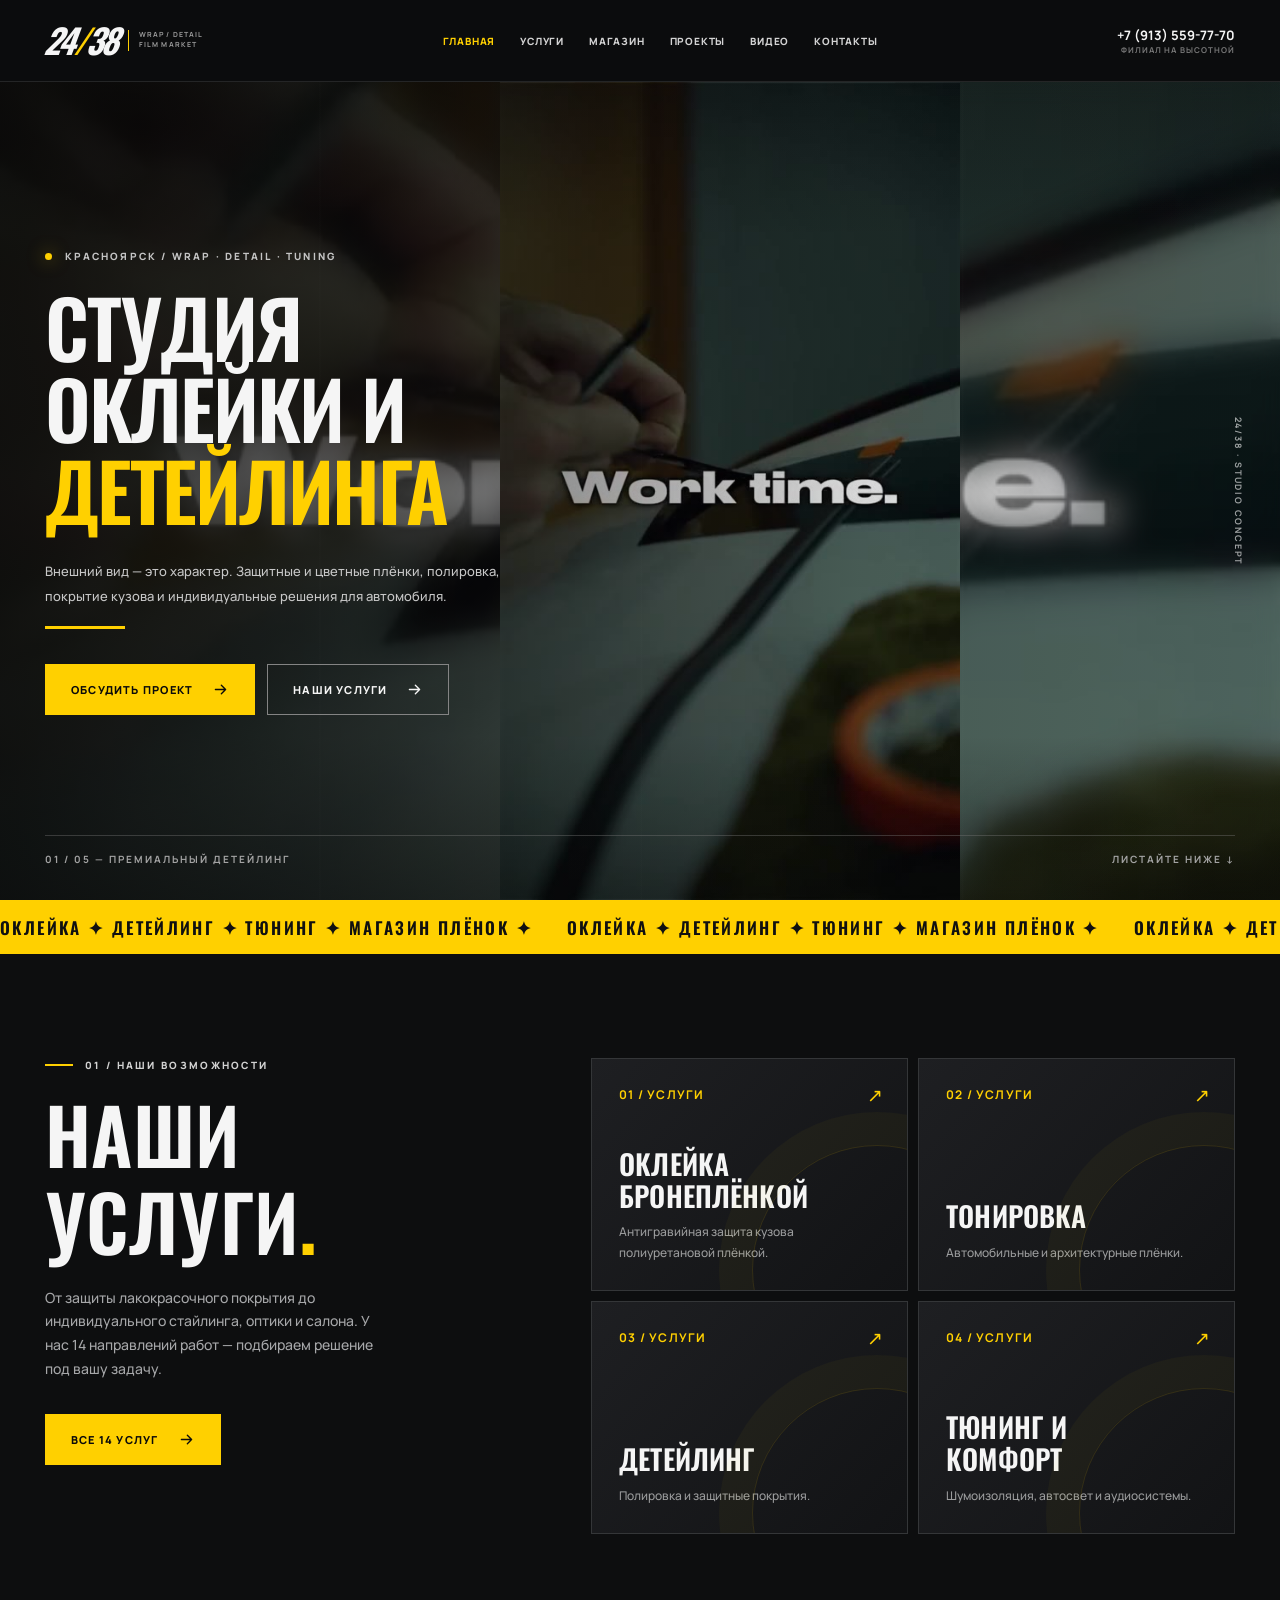
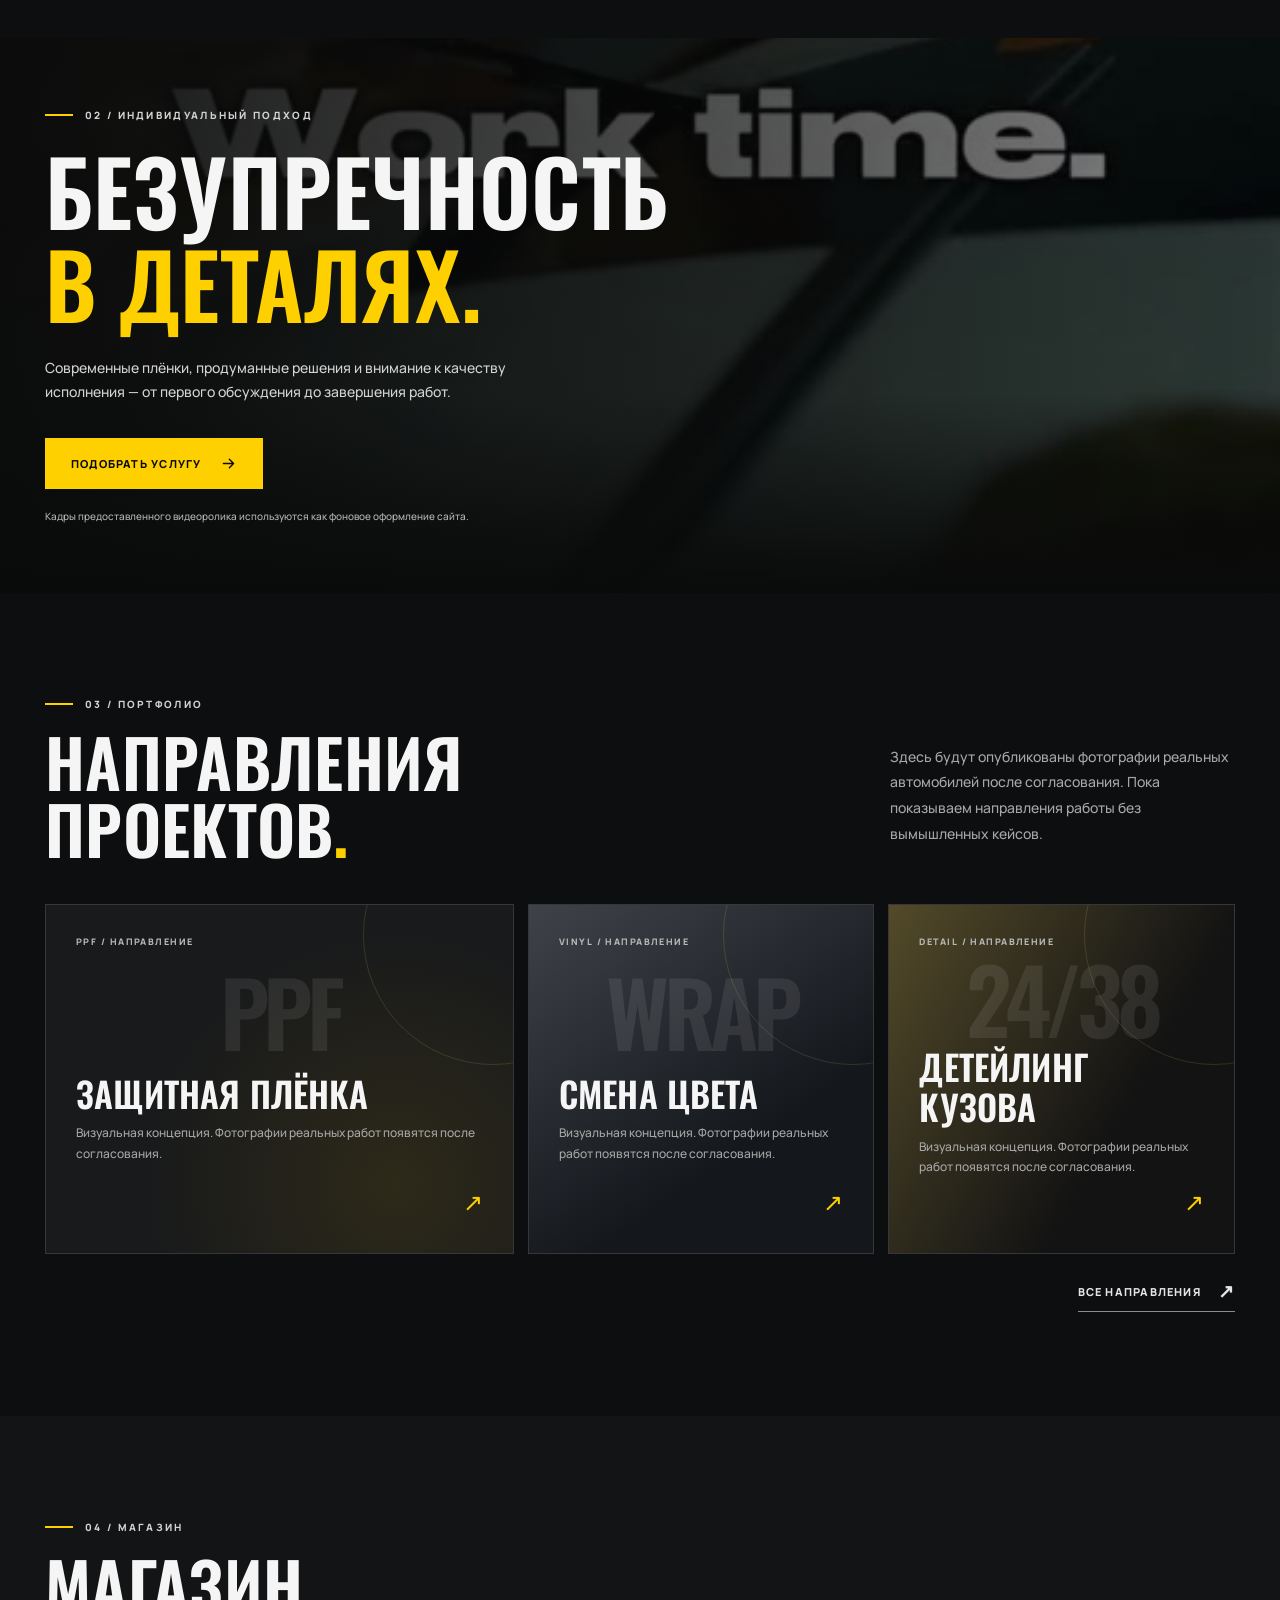
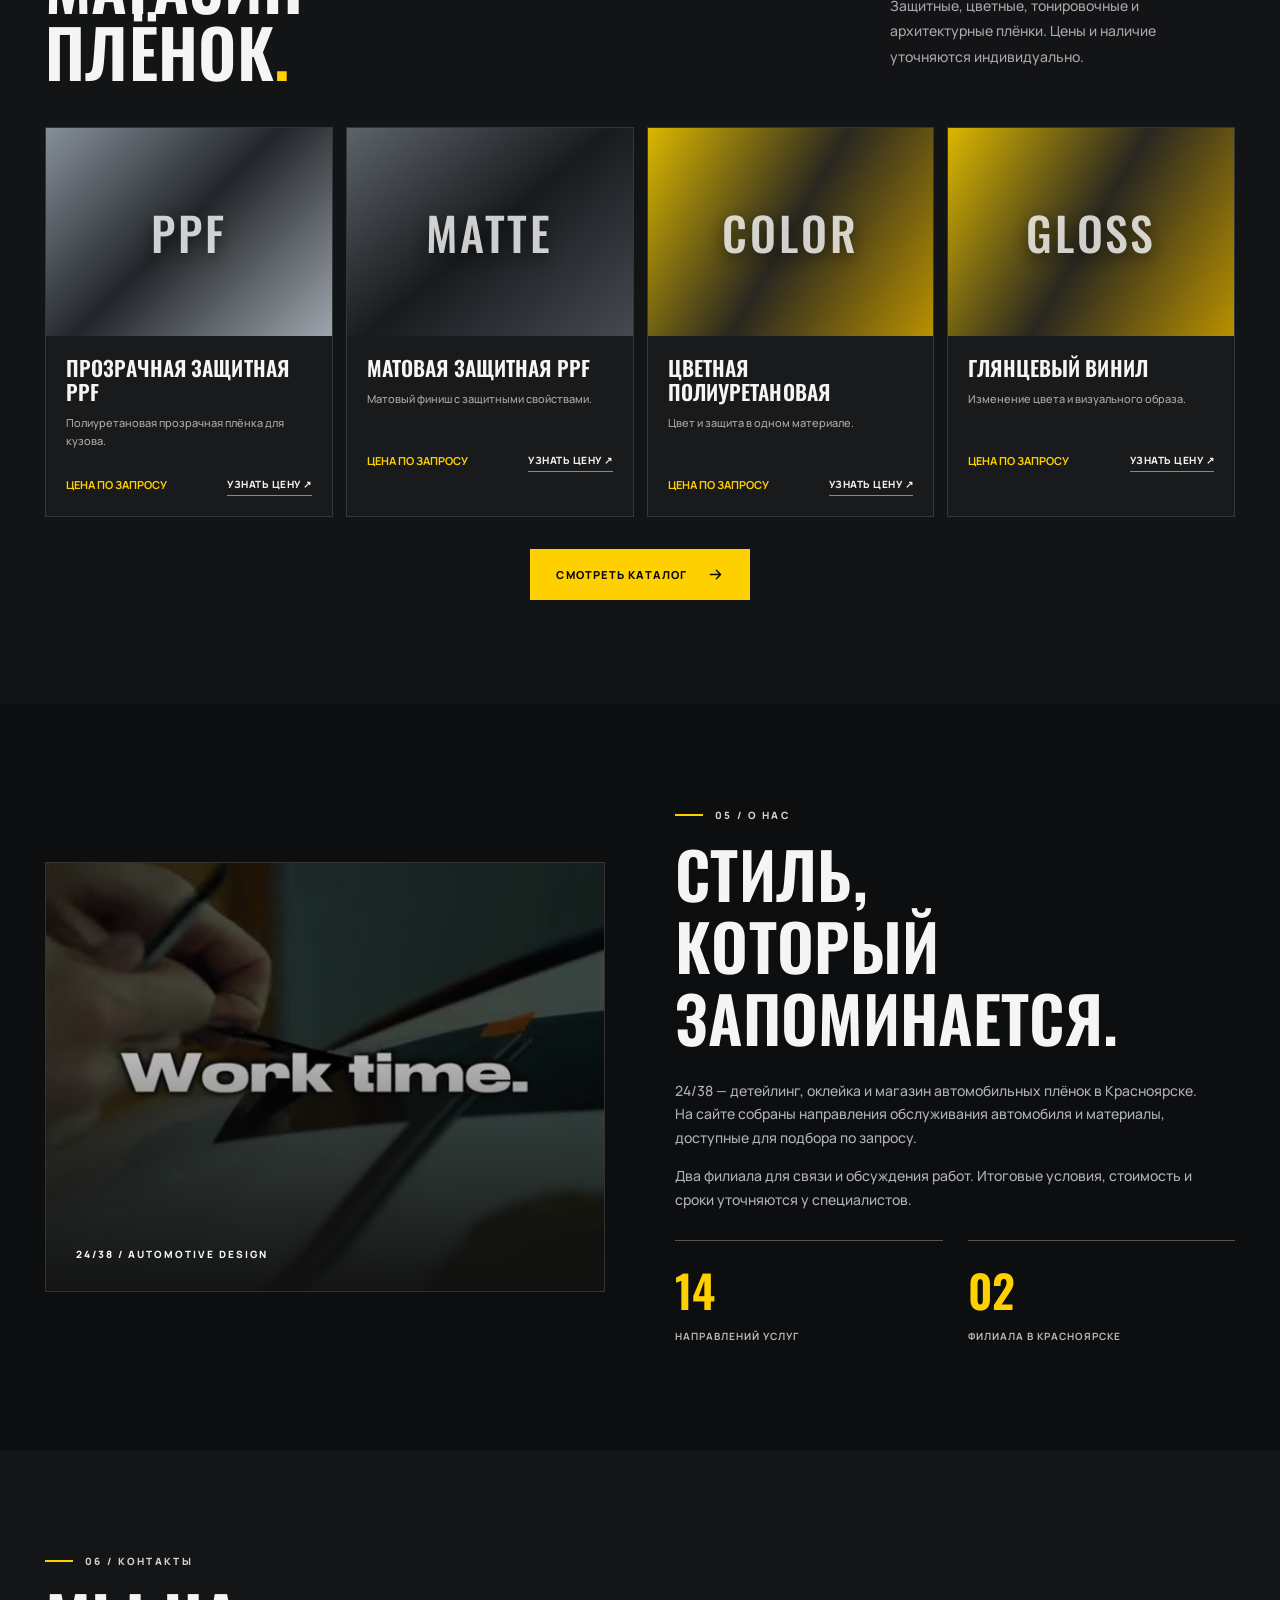
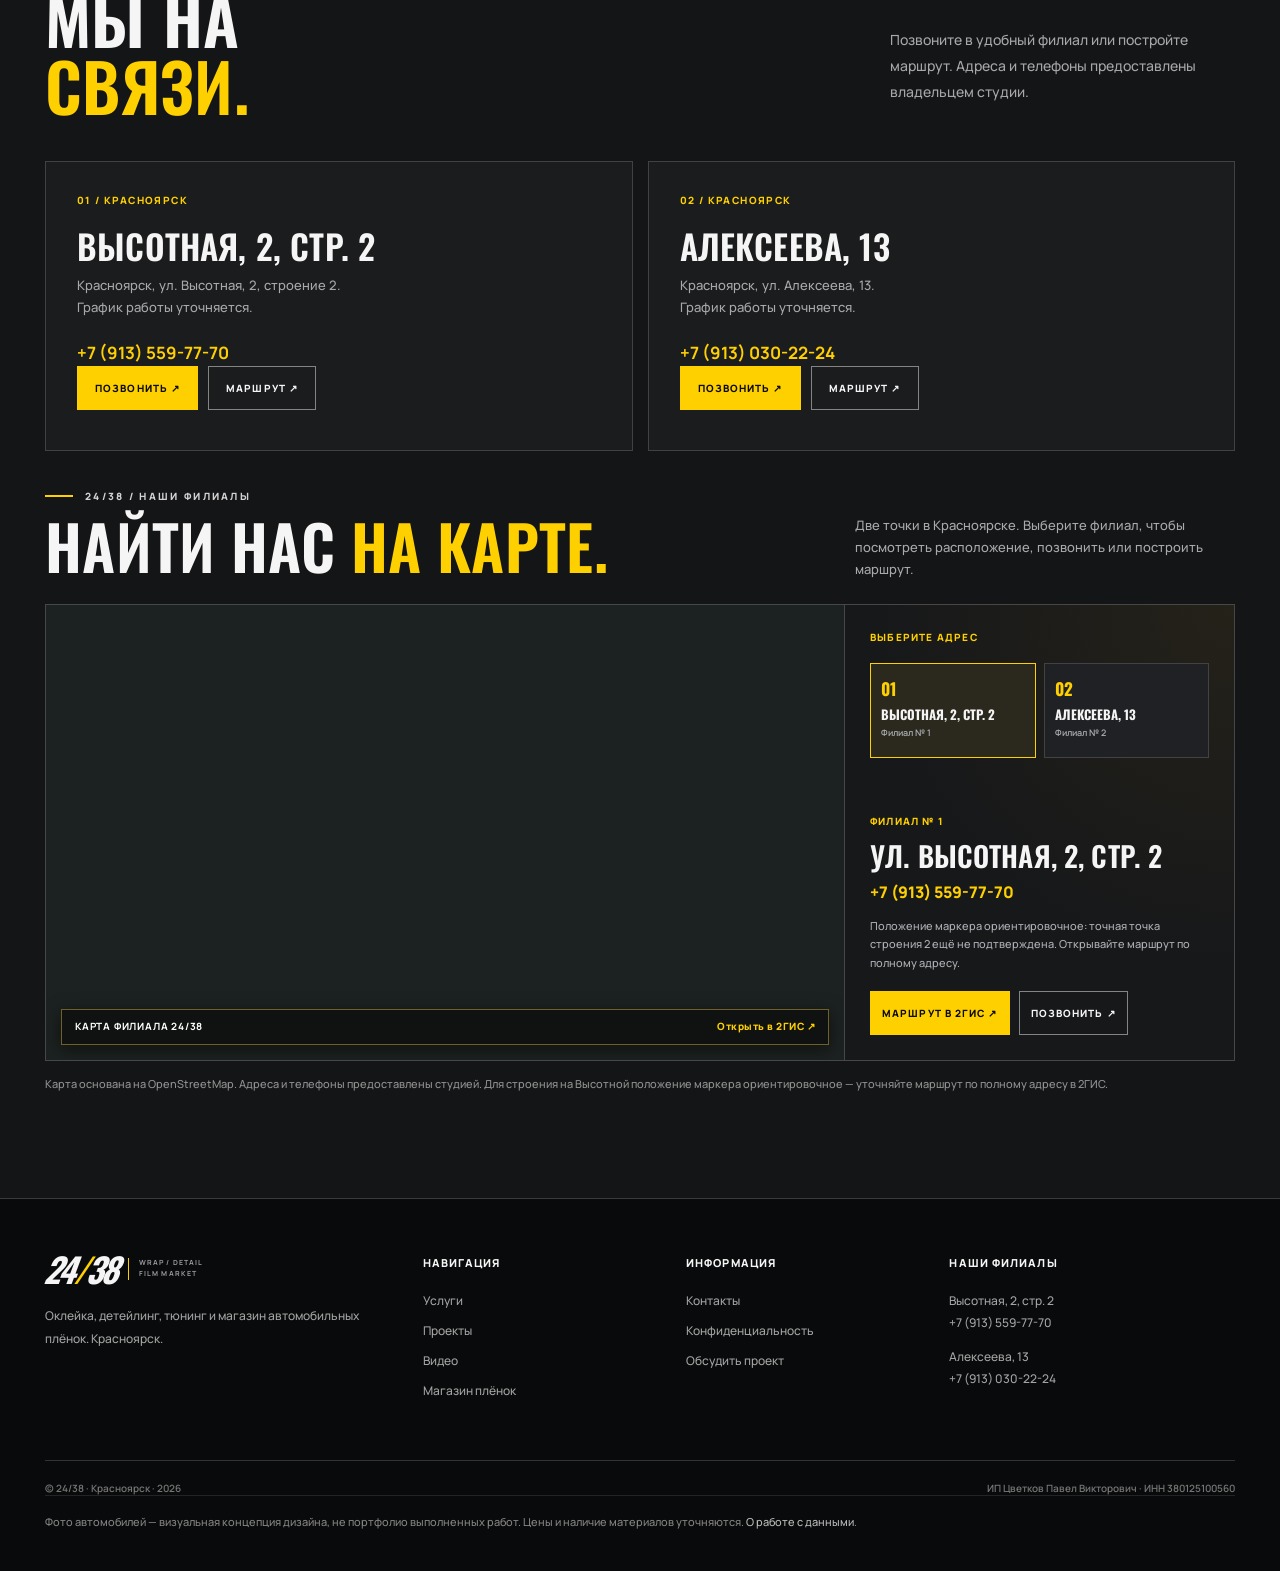
==== commit 3ca80b13: "site: load cache-busted compatible baseline MP4 in native background hero" ====
--- a/index.html
+++ b/index.html
@@ -1,4 +1,4 @@
-<!doctype html><html lang="ru"><head><meta charset="UTF-8"><meta name="viewport" content="width=device-width, initial-scale=1, viewport-fit=cover"><meta name="theme-color" content="#0d0e0f"><meta name="robots" content="noindex,nofollow"><meta name="description" content="24/38 — студия оклейки и детейлинга, Красноярск. Защитные плёнки, тонировка, полировка, магазин плёнок и два филиала."><title>Студия оклейки и детейлинга | 24/38 · Красноярск</title><link rel="icon" href="assets/favicon.svg" type="image/svg+xml"><link rel="stylesheet" href="assets/site.css?v=video4"><link rel="preload" as="image" href="assets/studio-worktime-poster.jpg"></head><body><header class="header"><div class="wrap header-inner"><a class="logo" href="index.html" aria-label="24/38 — главная"><span class="logo-mark">24<b>/</b>38</span><span class="logo-label">WRAP / DETAIL<br>FILM MARKET</span></a><nav class="nav" id="primary-nav" aria-label="Навигация сайта"><a href="index.html" class="active">Главная</a><a href="services.html" class="">Услуги</a><a href="shop.html" class="">Магазин</a><a href="projects.html" class="">Проекты</a><a href="video.html" class="">Видео</a><a href="contacts.html" class="">Контакты</a></nav><div class="head-contact"><a class="head-number" href="tel:+79135597770">+7 (913) 559-77-70<small>Филиал на Высотной</small></a><button class="menu-toggle" type="button" aria-label="Открыть меню" aria-controls="primary-nav" aria-expanded="false"><svg viewBox="0 0 24 24" fill="none" stroke="currentColor" stroke-width="1.7" stroke-linecap="round"><path d="M3 6h18M3 12h18M3 18h18"/></svg></button></div></div></header><main><section class="hero" id="top"><div class="hero-photo hero-video-layer" aria-hidden="true"><video id="hero-background-video" class="hero-video" autoplay muted playsinline webkit-playsinline loop preload="auto" poster="assets/studio-worktime-poster.jpg" width="720" height="1280"><source src="assets/studio-worktime.mp4?v=ios4" type="video/mp4"></video></div><div class="hero-rails" aria-hidden="true"></div><div class="wrap hero-inner"><div class="hero-copy"><div class="hero-hint"><i></i> КРАСНОЯРСК / WRAP · DETAIL · TUNING</div><h1>СТУДИЯ<br>ОКЛЕЙКИ И<br><strong>ДЕТЕЙЛИНГА</strong></h1><p>Внешний вид — это характер. Защитные и цветные плёнки, полировка, покрытие кузова и индивидуальные решения для автомобиля.</p><div class="hero-line"></div><div class="hero-buttons"><a class="btn btn-primary" href="#contact" data-contact="Оклейка и детейлинг">ОБСУДИТЬ ПРОЕКТ <svg viewBox="0 0 20 20" fill="none" stroke="currentColor" stroke-width="1.6" stroke-linecap="round" stroke-linejoin="round"><path d="M4 10h12m-5-5 5 5-5 5"/></svg></a><a class="btn btn-outline" href="services.html">НАШИ УСЛУГИ <svg viewBox="0 0 20 20" fill="none" stroke="currentColor" stroke-width="1.6" stroke-linecap="round" stroke-linejoin="round"><path d="M4 10h12m-5-5 5 5-5 5"/></svg></a></div></div><div class="hero-model">24/38 · STUDIO CONCEPT</div><div class="hero-counter"><span>01 / 05 — ПРЕМИАЛЬНЫЙ ДЕТЕЙЛИНГ</span><a href="#services">ЛИСТАЙТЕ НИЖЕ ↓</a></div></div></section><div class="ribbon" aria-hidden="true"><div class="ribbon-track"><span>ОКЛЕЙКА <b>✦</b> ДЕТЕЙЛИНГ <b>✦</b> ТЮНИНГ <b>✦</b> МАГАЗИН ПЛЁНОК <b>✦</b></span><span>ОКЛЕЙКА <b>✦</b> ДЕТЕЙЛИНГ <b>✦</b> ТЮНИНГ <b>✦</b> МАГАЗИН ПЛЁНОК <b>✦</b></span><span>ОКЛЕЙКА <b>✦</b> ДЕТЕЙЛИНГ <b>✦</b> ТЮНИНГ <b>✦</b> МАГАЗИН ПЛЁНОК <b>✦</b></span><span>ОКЛЕЙКА <b>✦</b> ДЕТЕЙЛИНГ <b>✦</b> ТЮНИНГ <b>✦</b> МАГАЗИН ПЛЁНОК <b>✦</b></span></div></div><section class="section" id="services"><div class="wrap services-intro"><div class="services-lead"><div class="eyebrow">01 / НАШИ ВОЗМОЖНОСТИ</div><h2>НАШИ<br>УСЛУГИ<span class="accent">.</span></h2><p>От защиты лакокрасочного покрытия до индивидуального стайлинга, оптики и салона. У нас 14 направлений работ — подбираем решение под вашу задачу.</p><a class="btn btn-primary" href="services.html">ВСЕ 14 УСЛУГ<svg viewBox="0 0 20 20" fill="none" stroke="currentColor" stroke-width="1.6" stroke-linecap="round" stroke-linejoin="round"><path d="M4 10h12m-5-5 5 5-5 5"/></svg></a></div><div class="service-tiles"><a class="tile" href="services.html#bron-wrap"><span class="tile-no">01 / УСЛУГИ</span><span class="tile-arrow">↗</span><div><h3>ОКЛЕЙКА БРОНЕПЛЁНКОЙ</h3><p>Антигравийная защита кузова полиуретановой плёнкой.</p></div></a><a class="tile" href="services.html"><span class="tile-no">02 / УСЛУГИ</span><span class="tile-arrow">↗</span><div><h3>ТОНИРОВКА</h3><p>Автомобильные и архитектурные плёнки.</p></div></a><a class="tile" href="services.html"><span class="tile-no">03 / УСЛУГИ</span><span class="tile-arrow">↗</span><div><h3>ДЕТЕЙЛИНГ</h3><p>Полировка и защитные покрытия.</p></div></a><a class="tile" href="services.html"><span class="tile-no">04 / УСЛУГИ</span><span class="tile-arrow">↗</span><div><h3>ТЮНИНГ И КОМФОРТ</h3><p>Шумоизоляция, автосвет и аудиосистемы.</p></div></a></div></div></section><section class="wide-panel"><img src="assets/studio-worktime-poster.jpg" width="720" height="1280" loading="lazy" alt="Кадр из ролика о детейлинге автомобиля"><div class="wrap"><div class="eyebrow">02 / ИНДИВИДУАЛЬНЫЙ ПОДХОД</div><h2>БЕЗУПРЕЧНОСТЬ<br><em>В ДЕТАЛЯХ.</em></h2><p>Современные плёнки, продуманные решения и внимание к качеству исполнения — от первого обсуждения до завершения работ.</p><a class="btn btn-primary" href="services.html">ПОДОБРАТЬ УСЛУГУ<svg viewBox="0 0 20 20" fill="none" stroke="currentColor" stroke-width="1.6" stroke-linecap="round" stroke-linejoin="round"><path d="M4 10h12m-5-5 5 5-5 5"/></svg></a><span class="concept-note">Кадры предоставленного видеоролика используются как фоновое оформление сайта.</span></div></section><section class="section"><div class="wrap"><div class="section-heading"><div><div class="eyebrow">03 / ПОРТФОЛИО</div><h2>НАПРАВЛЕНИЯ<br>ПРОЕКТОВ<span class="accent">.</span></h2></div><p>Здесь будут опубликованы фотографии реальных автомобилей после согласования. Пока показываем направления работы без вымышленных кейсов.</p></div><div class="projects-grid"><article class="project"><span class="project-label">PPF / НАПРАВЛЕНИЕ</span><span class="project-letter" aria-hidden="true">PPF</span><div><h3>ЗАЩИТНАЯ ПЛЁНКА</h3><p>Визуальная концепция. Фотографии реальных работ появятся после согласования.</p></div><span class="project-arrow" aria-hidden="true">↗</span></article><article class="project"><span class="project-label">VINYL / НАПРАВЛЕНИЕ</span><span class="project-letter" aria-hidden="true">WRAP</span><div><h3>СМЕНА ЦВЕТА</h3><p>Визуальная концепция. Фотографии реальных работ появятся после согласования.</p></div><span class="project-arrow" aria-hidden="true">↗</span></article><article class="project"><span class="project-label">DETAIL / НАПРАВЛЕНИЕ</span><span class="project-letter" aria-hidden="true">24/38</span><div><h3>ДЕТЕЙЛИНГ КУЗОВА</h3><p>Визуальная концепция. Фотографии реальных работ появятся после согласования.</p></div><span class="project-arrow" aria-hidden="true">↗</span></article></div><div style="text-align:right;margin-top:25px"><a class="link-arrow" href="projects.html">ВСЕ НАПРАВЛЕНИЯ <span>↗</span></a></div></div></section><section class="section shop-preview"><div class="wrap"><div class="section-heading"><div><div class="eyebrow">04 / МАГАЗИН</div><h2>МАГАЗИН<br>ПЛЁНОК<span class="accent">.</span></h2></div><p>Защитные, цветные, тонировочные и архитектурные плёнки. Цены и наличие уточняются индивидуально.</p></div><div class="film-grid"><article class="film" data-category="Защита" data-search="прозрачная защитная ppf полиуретановая прозрачная плёнка для кузова."><div class="film-art type-ppf"><span>PPF</span></div><div class="film-content"><h3>Прозрачная защитная PPF</h3><p>Полиуретановая прозрачная плёнка для кузова.</p><div class="film-bottom"><strong>ЦЕНА ПО ЗАПРОСУ</strong><button type="button" data-contact="Прозрачная защитная PPF">УЗНАТЬ ЦЕНУ ↗</button></div></div></article><article class="film" data-category="Защита" data-search="матовая защитная ppf матовый финиш с защитными свойствами."><div class="film-art type-matte"><span>MATTE</span></div><div class="film-content"><h3>Матовая защитная PPF</h3><p>Матовый финиш с защитными свойствами.</p><div class="film-bottom"><strong>ЦЕНА ПО ЗАПРОСУ</strong><button type="button" data-contact="Матовая защитная PPF">УЗНАТЬ ЦЕНУ ↗</button></div></div></article><article class="film" data-category="Стайлинг" data-search="цветная полиуретановая цвет и защита в одном материале."><div class="film-art type-vinyl"><span>COLOR</span></div><div class="film-content"><h3>Цветная полиуретановая</h3><p>Цвет и защита в одном материале.</p><div class="film-bottom"><strong>ЦЕНА ПО ЗАПРОСУ</strong><button type="button" data-contact="Цветная полиуретановая">УЗНАТЬ ЦЕНУ ↗</button></div></div></article><article class="film" data-category="Стайлинг" data-search="глянцевый винил изменение цвета и визуального образа."><div class="film-art type-vinyl"><span>GLOSS</span></div><div class="film-content"><h3>Глянцевый винил</h3><p>Изменение цвета и визуального образа.</p><div class="film-bottom"><strong>ЦЕНА ПО ЗАПРОСУ</strong><button type="button" data-contact="Глянцевый винил">УЗНАТЬ ЦЕНУ ↗</button></div></div></article></div><div style="text-align:center;margin-top:32px"><a class="btn btn-primary" href="shop.html">СМОТРЕТЬ КАТАЛОГ<svg viewBox="0 0 20 20" fill="none" stroke="currentColor" stroke-width="1.6" stroke-linecap="round" stroke-linejoin="round"><path d="M4 10h12m-5-5 5 5-5 5"/></svg></a></div></div></section><section class="section"><div class="wrap about-split"><div class="about-visual"><img src="assets/studio-worktime-poster.jpg" alt="Работа в детейлинг-студии: кадр из видео" loading="lazy"><small>24/38 / AUTOMOTIVE DESIGN</small></div><div class="about-copy"><div class="eyebrow">05 / О НАС</div><h2>СТИЛЬ,<br>КОТОРЫЙ<br>ЗАПОМИНАЕТСЯ.</h2><p>24/38 — детейлинг, оклейка и магазин автомобильных плёнок в Красноярске. На сайте собраны направления обслуживания автомобиля и материалы, доступные для подбора по запросу.</p><p>Два филиала для связи и обсуждения работ. Итоговые условия, стоимость и сроки уточняются у специалистов.</p><div class="numbers"><div><b>14</b><small>Направлений услуг</small></div><div><b>02</b><small>Филиала в Красноярске</small></div></div></div></div></section><section class="section contacts-area" id="contact"><div class="wrap"><div class="section-heading"><div><div class="eyebrow">06 / КОНТАКТЫ</div><h2>МЫ НА<br><span class="accent">СВЯЗИ.</span></h2></div><p>Позвоните в удобный филиал или постройте маршрут. Адреса и телефоны предоставлены владельцем студии.</p></div><div class="branch-grid" id="branches"><article class="branch"><div class="branch-no">01 / КРАСНОЯРСК</div><h3>ВЫСОТНАЯ, 2, СТР. 2</h3><p>Красноярск, ул. Высотная, 2, строение 2.<br>График работы уточняется.</p><a class="phone" href="tel:+79135597770">+7 (913) 559-77-70</a><div class="branch-actions"><a class="btn btn-primary" href="tel:+79135597770">ПОЗВОНИТЬ ↗</a><a class="btn btn-outline" href="https://2gis.ru/krasnoyarsk/search/Высотная%202%20строение%202" target="_blank" rel="noopener noreferrer">МАРШРУТ ↗</a></div></article><article class="branch"><div class="branch-no">02 / КРАСНОЯРСК</div><h3>АЛЕКСЕЕВА, 13</h3><p>Красноярск, ул. Алексеева, 13.<br>График работы уточняется.</p><a class="phone" href="tel:+79130302224">+7 (913) 030-22-24</a><div class="branch-actions"><a class="btn btn-primary" href="tel:+79130302224">ПОЗВОНИТЬ ↗</a><a class="btn btn-outline" href="https://2gis.ru/krasnoyarsk/search/Алексеева%2013" target="_blank" rel="noopener noreferrer">МАРШРУТ ↗</a></div></article></div><section class="map-showcase" aria-labelledby="branch-map-heading">
+<!doctype html><html lang="ru"><head><meta charset="UTF-8"><meta name="viewport" content="width=device-width, initial-scale=1, viewport-fit=cover"><meta name="theme-color" content="#0d0e0f"><meta name="robots" content="noindex,nofollow"><meta name="description" content="24/38 — студия оклейки и детейлинга, Красноярск. Защитные плёнки, тонировка, полировка, магазин плёнок и два филиала."><title>Студия оклейки и детейлинга | 24/38 · Красноярск</title><link rel="icon" href="assets/favicon.svg" type="image/svg+xml"><link rel="stylesheet" href="assets/site.css?v=video4"><link rel="preload" as="image" href="assets/studio-worktime-poster.jpg"></head><body><header class="header"><div class="wrap header-inner"><a class="logo" href="index.html" aria-label="24/38 — главная"><span class="logo-mark">24<b>/</b>38</span><span class="logo-label">WRAP / DETAIL<br>FILM MARKET</span></a><nav class="nav" id="primary-nav" aria-label="Навигация сайта"><a href="index.html" class="active">Главная</a><a href="services.html" class="">Услуги</a><a href="shop.html" class="">Магазин</a><a href="projects.html" class="">Проекты</a><a href="video.html" class="">Видео</a><a href="contacts.html" class="">Контакты</a></nav><div class="head-contact"><a class="head-number" href="tel:+79135597770">+7 (913) 559-77-70<small>Филиал на Высотной</small></a><button class="menu-toggle" type="button" aria-label="Открыть меню" aria-controls="primary-nav" aria-expanded="false"><svg viewBox="0 0 24 24" fill="none" stroke="currentColor" stroke-width="1.7" stroke-linecap="round"><path d="M3 6h18M3 12h18M3 18h18"/></svg></button></div></div></header><main><section class="hero" id="top"><div class="hero-photo hero-video-layer" aria-hidden="true"><video id="hero-background-video" class="hero-video" autoplay muted loop playsinline webkit-playsinline preload="auto" poster="assets/studio-worktime-poster.jpg" width="720" height="1280"><source src="assets/studio-worktime.mp4?v=ios5" type="video/mp4"></video></div><div class="hero-rails" aria-hidden="true"></div><div class="wrap hero-inner"><div class="hero-copy"><div class="hero-hint"><i></i> КРАСНОЯРСК / WRAP · DETAIL · TUNING</div><h1>СТУДИЯ<br>ОКЛЕЙКИ И<br><strong>ДЕТЕЙЛИНГА</strong></h1><p>Внешний вид — это характер. Защитные и цветные плёнки, полировка, покрытие кузова и индивидуальные решения для автомобиля.</p><div class="hero-line"></div><div class="hero-buttons"><a class="btn btn-primary" href="#contact" data-contact="Оклейка и детейлинг">ОБСУДИТЬ ПРОЕКТ <svg viewBox="0 0 20 20" fill="none" stroke="currentColor" stroke-width="1.6" stroke-linecap="round" stroke-linejoin="round"><path d="M4 10h12m-5-5 5 5-5 5"/></svg></a><a class="btn btn-outline" href="services.html">НАШИ УСЛУГИ <svg viewBox="0 0 20 20" fill="none" stroke="currentColor" stroke-width="1.6" stroke-linecap="round" stroke-linejoin="round"><path d="M4 10h12m-5-5 5 5-5 5"/></svg></a></div></div><div class="hero-model">24/38 · STUDIO CONCEPT</div><div class="hero-counter"><span>01 / 05 — ПРЕМИАЛЬНЫЙ ДЕТЕЙЛИНГ</span><a href="#services">ЛИСТАЙТЕ НИЖЕ ↓</a></div></div></section><div class="ribbon" aria-hidden="true"><div class="ribbon-track"><span>ОКЛЕЙКА <b>✦</b> ДЕТЕЙЛИНГ <b>✦</b> ТЮНИНГ <b>✦</b> МАГАЗИН ПЛЁНОК <b>✦</b></span><span>ОКЛЕЙКА <b>✦</b> ДЕТЕЙЛИНГ <b>✦</b> ТЮНИНГ <b>✦</b> МАГАЗИН ПЛЁНОК <b>✦</b></span><span>ОКЛЕЙКА <b>✦</b> ДЕТЕЙЛИНГ <b>✦</b> ТЮНИНГ <b>✦</b> МАГАЗИН ПЛЁНОК <b>✦</b></span><span>ОКЛЕЙКА <b>✦</b> ДЕТЕЙЛИНГ <b>✦</b> ТЮНИНГ <b>✦</b> МАГАЗИН ПЛЁНОК <b>✦</b></span></div></div><section class="section" id="services"><div class="wrap services-intro"><div class="services-lead"><div class="eyebrow">01 / НАШИ ВОЗМОЖНОСТИ</div><h2>НАШИ<br>УСЛУГИ<span class="accent">.</span></h2><p>От защиты лакокрасочного покрытия до индивидуального стайлинга, оптики и салона. У нас 14 направлений работ — подбираем решение под вашу задачу.</p><a class="btn btn-primary" href="services.html">ВСЕ 14 УСЛУГ<svg viewBox="0 0 20 20" fill="none" stroke="currentColor" stroke-width="1.6" stroke-linecap="round" stroke-linejoin="round"><path d="M4 10h12m-5-5 5 5-5 5"/></svg></a></div><div class="service-tiles"><a class="tile" href="services.html#bron-wrap"><span class="tile-no">01 / УСЛУГИ</span><span class="tile-arrow">↗</span><div><h3>ОКЛЕЙКА БРОНЕПЛЁНКОЙ</h3><p>Антигравийная защита кузова полиуретановой плёнкой.</p></div></a><a class="tile" href="services.html"><span class="tile-no">02 / УСЛУГИ</span><span class="tile-arrow">↗</span><div><h3>ТОНИРОВКА</h3><p>Автомобильные и архитектурные плёнки.</p></div></a><a class="tile" href="services.html"><span class="tile-no">03 / УСЛУГИ</span><span class="tile-arrow">↗</span><div><h3>ДЕТЕЙЛИНГ</h3><p>Полировка и защитные покрытия.</p></div></a><a class="tile" href="services.html"><span class="tile-no">04 / УСЛУГИ</span><span class="tile-arrow">↗</span><div><h3>ТЮНИНГ И КОМФОРТ</h3><p>Шумоизоляция, автосвет и аудиосистемы.</p></div></a></div></div></section><section class="wide-panel"><img src="assets/studio-worktime-poster.jpg" width="720" height="1280" loading="lazy" alt="Кадр из ролика о детейлинге автомобиля"><div class="wrap"><div class="eyebrow">02 / ИНДИВИДУАЛЬНЫЙ ПОДХОД</div><h2>БЕЗУПРЕЧНОСТЬ<br><em>В ДЕТАЛЯХ.</em></h2><p>Современные плёнки, продуманные решения и внимание к качеству исполнения — от первого обсуждения до завершения работ.</p><a class="btn btn-primary" href="services.html">ПОДОБРАТЬ УСЛУГУ<svg viewBox="0 0 20 20" fill="none" stroke="currentColor" stroke-width="1.6" stroke-linecap="round" stroke-linejoin="round"><path d="M4 10h12m-5-5 5 5-5 5"/></svg></a><span class="concept-note">Кадры предоставленного видеоролика используются как фоновое оформление сайта.</span></div></section><section class="section"><div class="wrap"><div class="section-heading"><div><div class="eyebrow">03 / ПОРТФОЛИО</div><h2>НАПРАВЛЕНИЯ<br>ПРОЕКТОВ<span class="accent">.</span></h2></div><p>Здесь будут опубликованы фотографии реальных автомобилей после согласования. Пока показываем направления работы без вымышленных кейсов.</p></div><div class="projects-grid"><article class="project"><span class="project-label">PPF / НАПРАВЛЕНИЕ</span><span class="project-letter" aria-hidden="true">PPF</span><div><h3>ЗАЩИТНАЯ ПЛЁНКА</h3><p>Визуальная концепция. Фотографии реальных работ появятся после согласования.</p></div><span class="project-arrow" aria-hidden="true">↗</span></article><article class="project"><span class="project-label">VINYL / НАПРАВЛЕНИЕ</span><span class="project-letter" aria-hidden="true">WRAP</span><div><h3>СМЕНА ЦВЕТА</h3><p>Визуальная концепция. Фотографии реальных работ появятся после согласования.</p></div><span class="project-arrow" aria-hidden="true">↗</span></article><article class="project"><span class="project-label">DETAIL / НАПРАВЛЕНИЕ</span><span class="project-letter" aria-hidden="true">24/38</span><div><h3>ДЕТЕЙЛИНГ КУЗОВА</h3><p>Визуальная концепция. Фотографии реальных работ появятся после согласования.</p></div><span class="project-arrow" aria-hidden="true">↗</span></article></div><div style="text-align:right;margin-top:25px"><a class="link-arrow" href="projects.html">ВСЕ НАПРАВЛЕНИЯ <span>↗</span></a></div></div></section><section class="section shop-preview"><div class="wrap"><div class="section-heading"><div><div class="eyebrow">04 / МАГАЗИН</div><h2>МАГАЗИН<br>ПЛЁНОК<span class="accent">.</span></h2></div><p>Защитные, цветные, тонировочные и архитектурные плёнки. Цены и наличие уточняются индивидуально.</p></div><div class="film-grid"><article class="film" data-category="Защита" data-search="прозрачная защитная ppf полиуретановая прозрачная плёнка для кузова."><div class="film-art type-ppf"><span>PPF</span></div><div class="film-content"><h3>Прозрачная защитная PPF</h3><p>Полиуретановая прозрачная плёнка для кузова.</p><div class="film-bottom"><strong>ЦЕНА ПО ЗАПРОСУ</strong><button type="button" data-contact="Прозрачная защитная PPF">УЗНАТЬ ЦЕНУ ↗</button></div></div></article><article class="film" data-category="Защита" data-search="матовая защитная ppf матовый финиш с защитными свойствами."><div class="film-art type-matte"><span>MATTE</span></div><div class="film-content"><h3>Матовая защитная PPF</h3><p>Матовый финиш с защитными свойствами.</p><div class="film-bottom"><strong>ЦЕНА ПО ЗАПРОСУ</strong><button type="button" data-contact="Матовая защитная PPF">УЗНАТЬ ЦЕНУ ↗</button></div></div></article><article class="film" data-category="Стайлинг" data-search="цветная полиуретановая цвет и защита в одном материале."><div class="film-art type-vinyl"><span>COLOR</span></div><div class="film-content"><h3>Цветная полиуретановая</h3><p>Цвет и защита в одном материале.</p><div class="film-bottom"><strong>ЦЕНА ПО ЗАПРОСУ</strong><button type="button" data-contact="Цветная полиуретановая">УЗНАТЬ ЦЕНУ ↗</button></div></div></article><article class="film" data-category="Стайлинг" data-search="глянцевый винил изменение цвета и визуального образа."><div class="film-art type-vinyl"><span>GLOSS</span></div><div class="film-content"><h3>Глянцевый винил</h3><p>Изменение цвета и визуального образа.</p><div class="film-bottom"><strong>ЦЕНА ПО ЗАПРОСУ</strong><button type="button" data-contact="Глянцевый винил">УЗНАТЬ ЦЕНУ ↗</button></div></div></article></div><div style="text-align:center;margin-top:32px"><a class="btn btn-primary" href="shop.html">СМОТРЕТЬ КАТАЛОГ<svg viewBox="0 0 20 20" fill="none" stroke="currentColor" stroke-width="1.6" stroke-linecap="round" stroke-linejoin="round"><path d="M4 10h12m-5-5 5 5-5 5"/></svg></a></div></div></section><section class="section"><div class="wrap about-split"><div class="about-visual"><img src="assets/studio-worktime-poster.jpg" alt="Работа в детейлинг-студии: кадр из видео" loading="lazy"><small>24/38 / AUTOMOTIVE DESIGN</small></div><div class="about-copy"><div class="eyebrow">05 / О НАС</div><h2>СТИЛЬ,<br>КОТОРЫЙ<br>ЗАПОМИНАЕТСЯ.</h2><p>24/38 — детейлинг, оклейка и магазин автомобильных плёнок в Красноярске. На сайте собраны направления обслуживания автомобиля и материалы, доступные для подбора по запросу.</p><p>Два филиала для связи и обсуждения работ. Итоговые условия, стоимость и сроки уточняются у специалистов.</p><div class="numbers"><div><b>14</b><small>Направлений услуг</small></div><div><b>02</b><small>Филиала в Красноярске</small></div></div></div></div></section><section class="section contacts-area" id="contact"><div class="wrap"><div class="section-heading"><div><div class="eyebrow">06 / КОНТАКТЫ</div><h2>МЫ НА<br><span class="accent">СВЯЗИ.</span></h2></div><p>Позвоните в удобный филиал или постройте маршрут. Адреса и телефоны предоставлены владельцем студии.</p></div><div class="branch-grid" id="branches"><article class="branch"><div class="branch-no">01 / КРАСНОЯРСК</div><h3>ВЫСОТНАЯ, 2, СТР. 2</h3><p>Красноярск, ул. Высотная, 2, строение 2.<br>График работы уточняется.</p><a class="phone" href="tel:+79135597770">+7 (913) 559-77-70</a><div class="branch-actions"><a class="btn btn-primary" href="tel:+79135597770">ПОЗВОНИТЬ ↗</a><a class="btn btn-outline" href="https://2gis.ru/krasnoyarsk/search/Высотная%202%20строение%202" target="_blank" rel="noopener noreferrer">МАРШРУТ ↗</a></div></article><article class="branch"><div class="branch-no">02 / КРАСНОЯРСК</div><h3>АЛЕКСЕЕВА, 13</h3><p>Красноярск, ул. Алексеева, 13.<br>График работы уточняется.</p><a class="phone" href="tel:+79130302224">+7 (913) 030-22-24</a><div class="branch-actions"><a class="btn btn-primary" href="tel:+79130302224">ПОЗВОНИТЬ ↗</a><a class="btn btn-outline" href="https://2gis.ru/krasnoyarsk/search/Алексеева%2013" target="_blank" rel="noopener noreferrer">МАРШРУТ ↗</a></div></article></div><section class="map-showcase" aria-labelledby="branch-map-heading">
   <div class="map-intro">
     <div><div class="eyebrow">24/38 / НАШИ ФИЛИАЛЫ</div><h2 id="branch-map-heading">НАЙТИ НАС <span class="accent">НА КАРТЕ.</span></h2></div>
     <p>Две точки в Красноярске. Выберите филиал, чтобы посмотреть расположение, позвонить или построить маршрут.</p>
@@ -24,4 +24,4 @@
     </div>
   </div>
   <p class="map-caption">Карта основана на OpenStreetMap. Адреса и телефоны предоставлены студией. Для строения на Высотной положение маркера ориентировочное — уточняйте маршрут по полному адресу в 2ГИС.</p>
-</section></div></section></main><footer class="footer"><div class="wrap"><div class="footer-grid"><div class="footer-col"><a class="logo" href="index.html" aria-label="24/38 — главная"><span class="logo-mark">24<b>/</b>38</span><span class="logo-label">WRAP / DETAIL<br>FILM MARKET</span></a><p>Оклейка, детейлинг, тюнинг и магазин автомобильных плёнок. Красноярск.</p></div><div class="footer-col"><h4>НАВИГАЦИЯ</h4><a href="services.html">Услуги</a><a href="projects.html">Проекты</a><a href="video.html">Видео</a><a href="shop.html">Магазин плёнок</a></div><div class="footer-col"><h4>ИНФОРМАЦИЯ</h4><a href="contacts.html">Контакты</a><a href="privacy.html">Конфиденциальность</a><a href="#" data-contact="Консультация">Обсудить проект</a></div><div class="footer-col"><h4>НАШИ ФИЛИАЛЫ</h4><p>Высотная, 2, стр. 2<br><a href="tel:+79135597770">+7 (913) 559-77-70</a></p><p>Алексеева, 13<br><a href="tel:+79130302224">+7 (913) 030-22-24</a></p></div></div><div class="footer-bottom"><span>© 24/38 · Красноярск · 2026</span><span>ИП Цветков Павел Викторович · ИНН 380125100560</span></div><div class="disclaimer">Фото автомобилей — визуальная концепция дизайна, не портфолио выполненных работ. Цены и наличие материалов уточняются. <a href="privacy.html">О работе с данными</a>.</div></div></footer><div class="modal-backdrop" id="contact-modal"><div class="modal" role="dialog" aria-modal="true" aria-labelledby="modal-title"><button class="modal-close" type="button" data-close aria-label="Закрыть">×</button><div class="eyebrow">24/38 / СВЯЗЬ</div><h2 id="modal-title">ОБСУДИМ ПРОЕКТ</h2><p>Выберите филиал для звонка. Для удобства можно подготовить и скопировать текст обращения — заявка не отправляется автоматически.</p><div class="contact-number-grid"><a href="tel:+79135597770"><small>Высотная, 2, стр. 2</small><strong>+7 (913) 559-77-70 ↗</strong></a><a href="tel:+79130302224"><small>Алексеева, 13</small><strong>+7 (913) 030-22-24 ↗</strong></a></div><label>Что вас интересует<textarea id="contact-text" placeholder="Модель автомобиля, вид работы, пожелания"></textarea></label><div class="modal-actions"><button class="btn btn-primary" id="copy-request" type="button">СКОПИРОВАТЬ ОБРАЩЕНИЕ</button><button class="btn btn-outline" data-close type="button">ЗАКРЫТЬ</button></div><div class="copy-result" role="status" id="copy-result"></div></div></div><a class="mobile-call" href="contacts.html#branches">ВЫБРАТЬ ФИЛИАЛ И ПОЗВОНИТЬ <span>↗</span></a><script src="assets/site.js?v=clean1" defer></script><script src="assets/map.js?v=2" defer></script></body></html>+</section></div></section></main><footer class="footer"><div class="wrap"><div class="footer-grid"><div class="footer-col"><a class="logo" href="index.html" aria-label="24/38 — главная"><span class="logo-mark">24<b>/</b>38</span><span class="logo-label">WRAP / DETAIL<br>FILM MARKET</span></a><p>Оклейка, детейлинг, тюнинг и магазин автомобильных плёнок. Красноярск.</p></div><div class="footer-col"><h4>НАВИГАЦИЯ</h4><a href="services.html">Услуги</a><a href="projects.html">Проекты</a><a href="video.html">Видео</a><a href="shop.html">Магазин плёнок</a></div><div class="footer-col"><h4>ИНФОРМАЦИЯ</h4><a href="contacts.html">Контакты</a><a href="privacy.html">Конфиденциальность</a><a href="#" data-contact="Консультация">Обсудить проект</a></div><div class="footer-col"><h4>НАШИ ФИЛИАЛЫ</h4><p>Высотная, 2, стр. 2<br><a href="tel:+79135597770">+7 (913) 559-77-70</a></p><p>Алексеева, 13<br><a href="tel:+79130302224">+7 (913) 030-22-24</a></p></div></div><div class="footer-bottom"><span>© 24/38 · Красноярск · 2026</span><span>ИП Цветков Павел Викторович · ИНН 380125100560</span></div><div class="disclaimer">Фото автомобилей — визуальная концепция дизайна, не портфолио выполненных работ. Цены и наличие материалов уточняются. <a href="privacy.html">О работе с данными</a>.</div></div></footer><div class="modal-backdrop" id="contact-modal"><div class="modal" role="dialog" aria-modal="true" aria-labelledby="modal-title"><button class="modal-close" type="button" data-close aria-label="Закрыть">×</button><div class="eyebrow">24/38 / СВЯЗЬ</div><h2 id="modal-title">ОБСУДИМ ПРОЕКТ</h2><p>Выберите филиал для звонка. Для удобства можно подготовить и скопировать текст обращения — заявка не отправляется автоматически.</p><div class="contact-number-grid"><a href="tel:+79135597770"><small>Высотная, 2, стр. 2</small><strong>+7 (913) 559-77-70 ↗</strong></a><a href="tel:+79130302224"><small>Алексеева, 13</small><strong>+7 (913) 030-22-24 ↗</strong></a></div><label>Что вас интересует<textarea id="contact-text" placeholder="Модель автомобиля, вид работы, пожелания"></textarea></label><div class="modal-actions"><button class="btn btn-primary" id="copy-request" type="button">СКОПИРОВАТЬ ОБРАЩЕНИЕ</button><button class="btn btn-outline" data-close type="button">ЗАКРЫТЬ</button></div><div class="copy-result" role="status" id="copy-result"></div></div></div><a class="mobile-call" href="contacts.html#branches">ВЫБРАТЬ ФИЛИАЛ И ПОЗВОНИТЬ <span>↗</span></a><script src="assets/site.js?v=clean1" defer></script><script src="assets/hero-video.js?v=video4" defer></script><script src="assets/map.js?v=2" defer></script></body></html>
--- a/assets/site.css
+++ b/assets/site.css
@@ -78,74 +78,103 @@
 @media(prefers-reduced-motion:reduce){.map-branch-tab{transition:none}}
 
 
-/* 24/38 V4 video: single Safari-compatible inline video, no competing decoder.
-   The same video fills the hero beneath text; its complete vertical frame is visible.
-   Blurred static fallback avoids distracting hard letterbox bands on wide screens. */
+/* 24/38 VIDEO V4 — iPhone-first native single background video.
+   No extra video elements, JavaScript playback controllers, or GPU video filters.
+   The whole 9:16 film remains visible: object-fit:contain. */
+.hero{isolation:isolate}
 .hero-photo.hero-video-layer{
   position:absolute;
   inset:0;
-  z-index:0; /* iOS hardware video compositor must not sit at negative z-index */
-  width:100%;height:100%;
-  isolation:isolate;
+  z-index:0;
+  width:100%;
+  height:100%;
   overflow:hidden;
-  background:#101213 url("studio-worktime-poster.jpg") center center/cover no-repeat;
+  background:#121414 url("studio-worktime-poster.jpg") center center / cover no-repeat;
+  pointer-events:none;
 }
 .hero-photo.hero-video-layer::before{
   content:"";
-  position:absolute;inset:-30px;
-  z-index:0;pointer-events:none;
-  background:url("studio-worktime-poster.jpg") center/cover no-repeat;
-  filter:blur(35px) brightness(.7);
-  transform:scale(1.07);
+  position:absolute;
+  inset:-16px;
+  z-index:0;
+  background:url("studio-worktime-poster.jpg") center / cover no-repeat;
+  opacity:.64;
+  filter:blur(18px);
+  pointer-events:none;
 }
 .hero-photo.hero-video-layer .hero-video{
   position:absolute;
+  inset:0;
   z-index:1;
-  inset:0;
-  width:100%;height:100%;
-  display:block;visibility:visible;opacity:1;
+  display:block;
+  width:100%;
+  height:100%;
   max-width:none;
+  visibility:visible;
+  opacity:1;
+  background:transparent;
   object-fit:contain;
-  object-position:center center;
-  background:transparent;
-  filter:none;transform:none;
+  object-position:61% center;
+  filter:none;
+  transform:none;
   pointer-events:none;
 }
 .hero-photo.hero-video-layer::after{
   content:"";
-  position:absolute;inset:0;
-  z-index:2;pointer-events:none;
+  position:absolute;
+  inset:0;
+  z-index:2;
   background:
-    linear-gradient(90deg,rgba(5,7,8,.8) 0%,rgba(5,7,8,.55) 28%,rgba(5,7,8,.12) 60%,rgba(5,7,8,.04) 100%),
-    linear-gradient(0deg,rgba(5,7,8,.32),transparent 23%);
+    linear-gradient(90deg,rgba(7,8,8,.83) 0%,rgba(7,8,8,.61) 28%,rgba(7,8,8,.15) 67%,rgba(7,8,8,.03) 100%),
+    linear-gradient(0deg,rgba(7,8,8,.41),transparent 20%),
+    linear-gradient(180deg,rgba(7,8,8,.28),transparent 19%);
+  pointer-events:none;
 }
+.hero .hero-rails{z-index:1;pointer-events:none}
+.hero .hero-inner{position:relative;z-index:2}
 .hero-video-layer video::-webkit-media-controls{display:none!important}
-.hero-rails{z-index:1;pointer-events:none}
-.hero-inner{z-index:2}
 @media(max-width:920px){
+  .hero-photo.hero-video-layer .hero-video{
+    object-fit:contain;
+    object-position:center center;
+  }
   .hero-photo.hero-video-layer::after{
-    background:linear-gradient(90deg,rgba(5,7,8,.65) 0%,rgba(5,7,8,.3) 42%,rgba(5,7,8,.08) 100%),
-               linear-gradient(0deg,rgba(5,7,8,.38),transparent 24%);
+    background:
+      linear-gradient(180deg,rgba(7,8,8,.58),rgba(7,8,8,.10) 47%,rgba(7,8,8,.39)),
+      linear-gradient(90deg,rgba(7,8,8,.34),transparent 75%);
   }
 }
 @media(max-width:600px){
   .hero{height:780px;min-height:780px}
   .hero-inner{align-items:flex-start}
   .hero-photo.hero-video-layer{
-    inset:0!important;width:100%!important;height:100%!important;
-    background-position:center center;background-size:cover;
+    inset:0!important;
+    top:0!important;
+    bottom:0!important;
+    width:100%!important;
+    height:100%!important;
   }
-  .hero-photo.hero-video-layer::before{inset:-18px;filter:blur(20px) brightness(.75)}
+  .hero-photo.hero-video-layer::before{
+    inset:0;
+    opacity:.5;
+    filter:blur(12px);
+  }
   .hero-photo.hero-video-layer .hero-video{
-    inset:0;width:100%;height:100%;
-    object-fit:contain;object-position:center center;
-    filter:none;transform:none;opacity:1;
+    inset:0;
+    width:100%;
+    height:100%;
+    object-fit:contain;
+    object-position:center center;
+    filter:none;
+    transform:none;
+    opacity:1;
   }
   .hero-photo.hero-video-layer::after{
-    background:linear-gradient(180deg,rgba(5,7,8,.74) 0%,rgba(5,7,8,.44) 24%,rgba(5,7,8,.05) 51%,rgba(5,7,8,.12) 74%,rgba(5,7,8,.68) 100%);
+    background:
+      linear-gradient(180deg,rgba(7,8,8,.75) 0%,rgba(7,8,8,.41) 24%,rgba(7,8,8,.05) 57%,rgba(7,8,8,.65) 100%);
   }
   .hero-copy{width:100%;padding:45px 0 0}
-  .hero-copy h1{text-shadow:0 3px 15px #000d}
+  .hero-copy h1{text-shadow:0 3px 15px #000b}
   .hero-buttons{margin-top:28px!important;position:relative}
   .hero-counter{bottom:26px}
 }
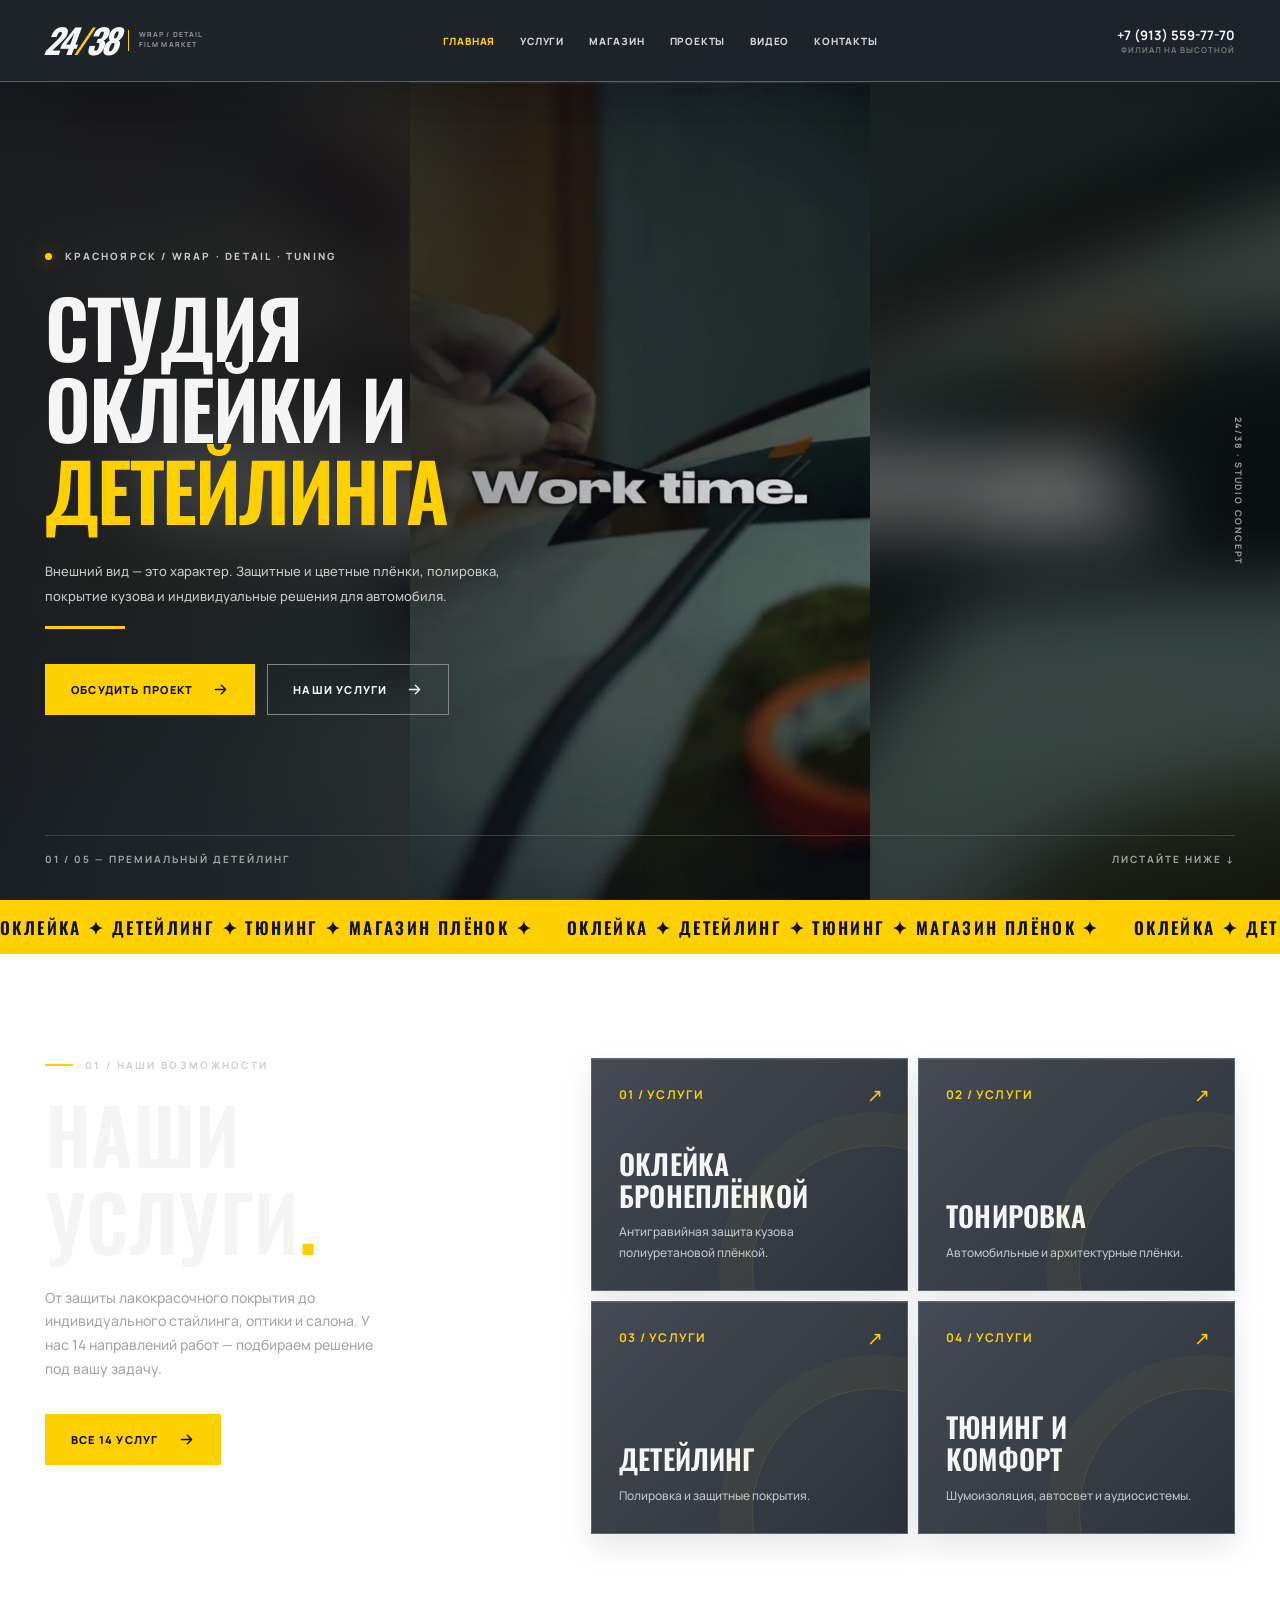
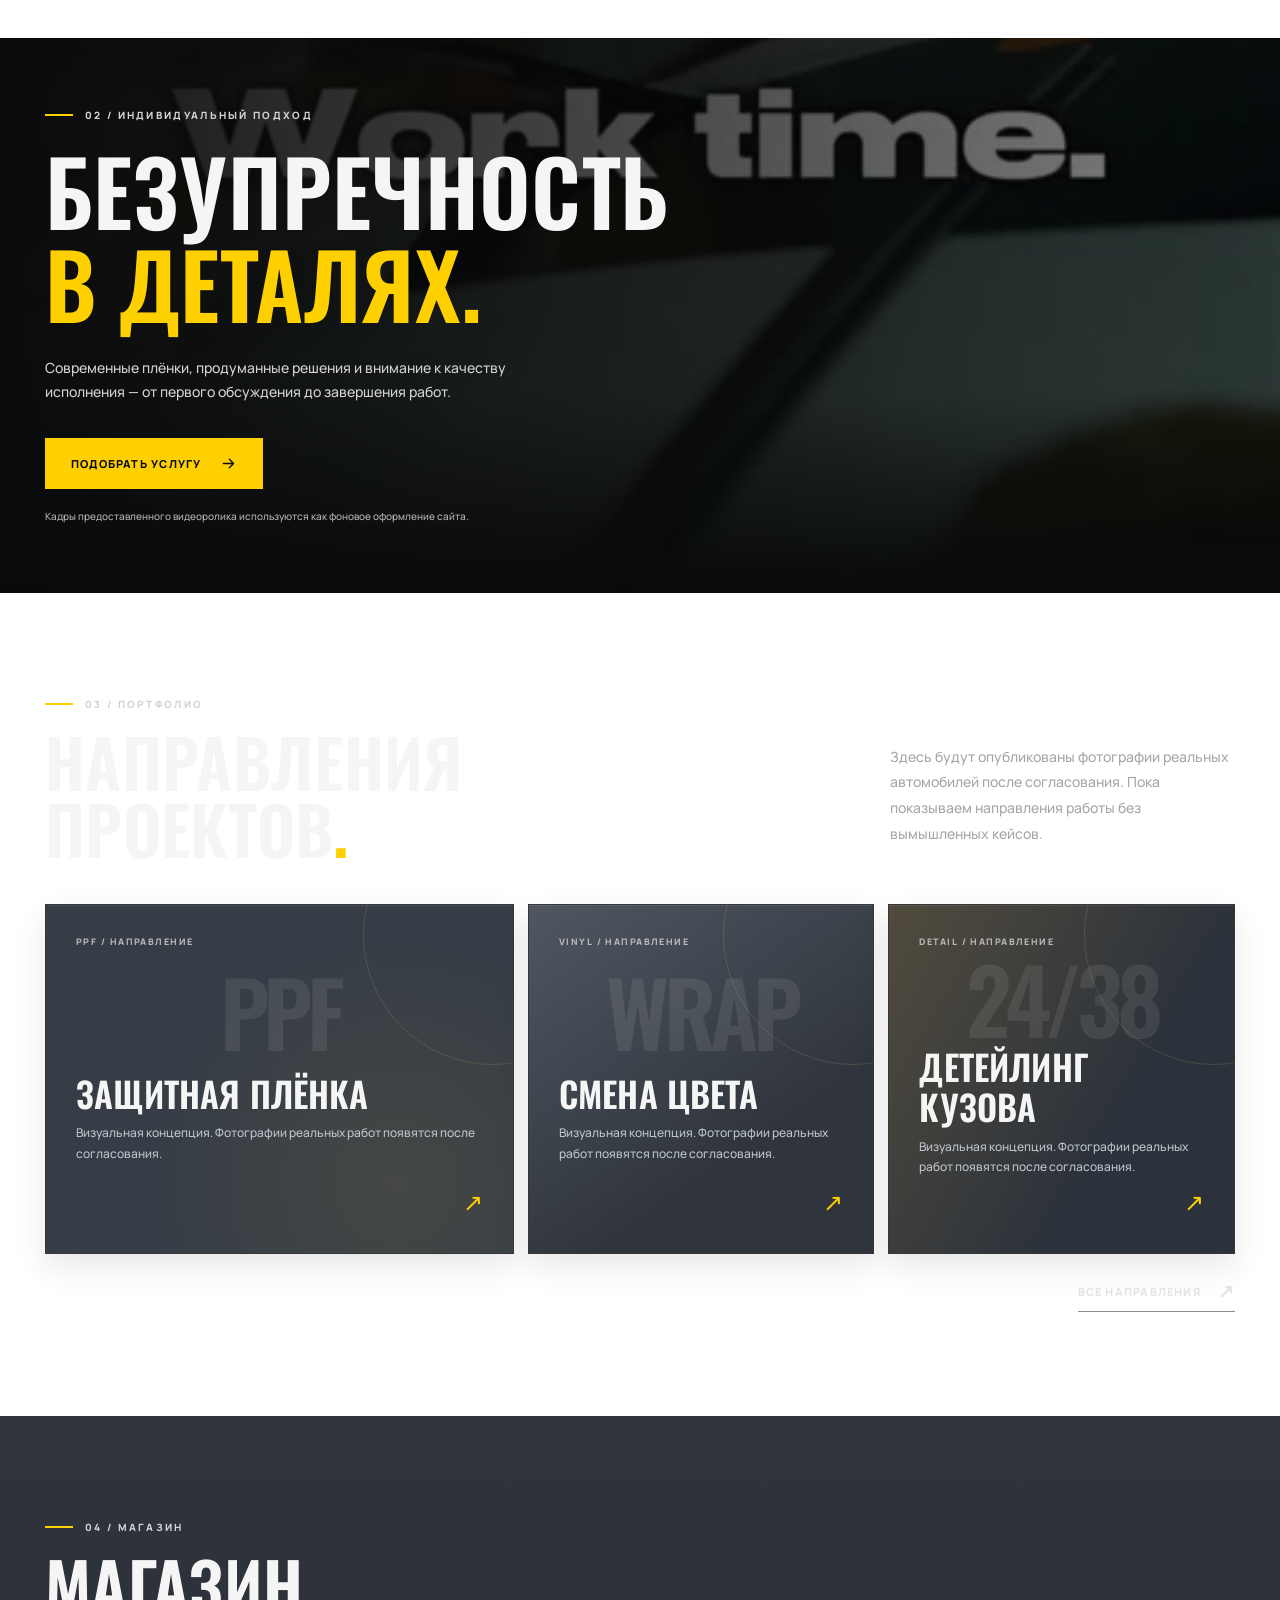
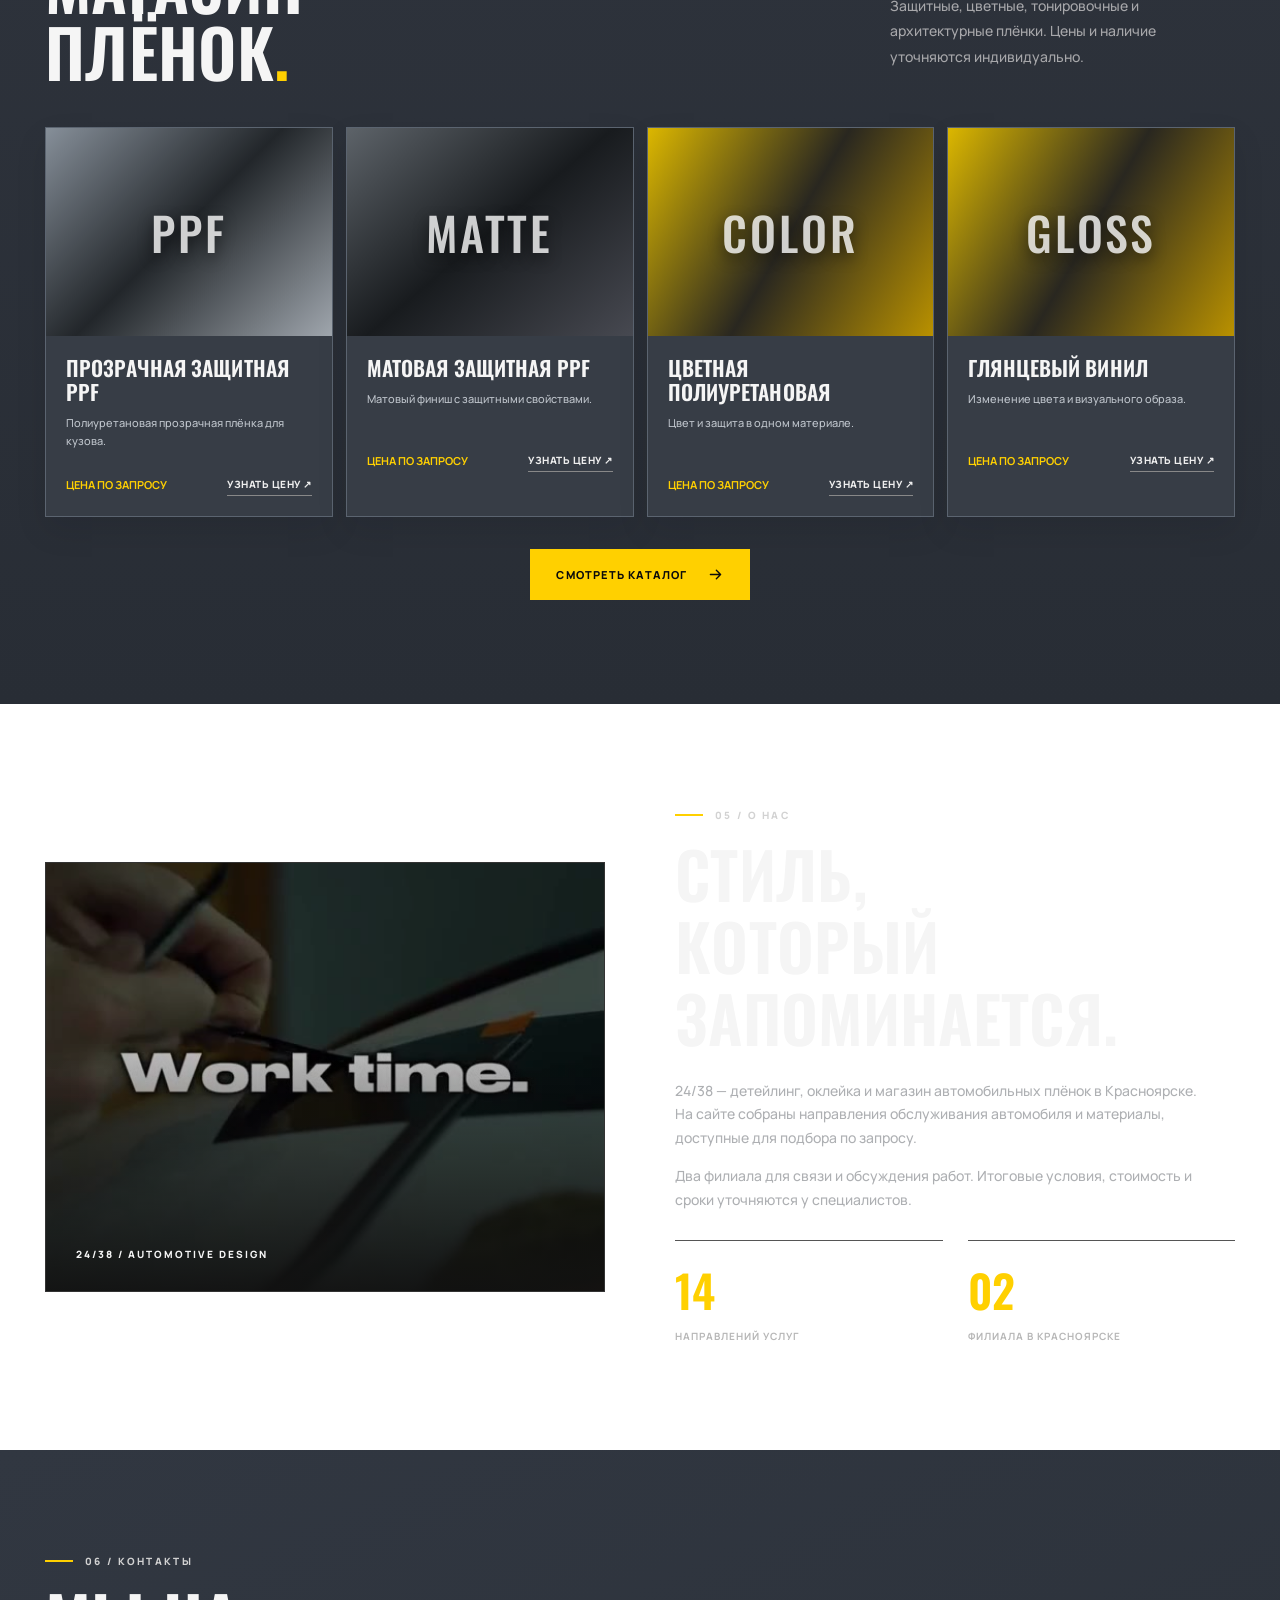
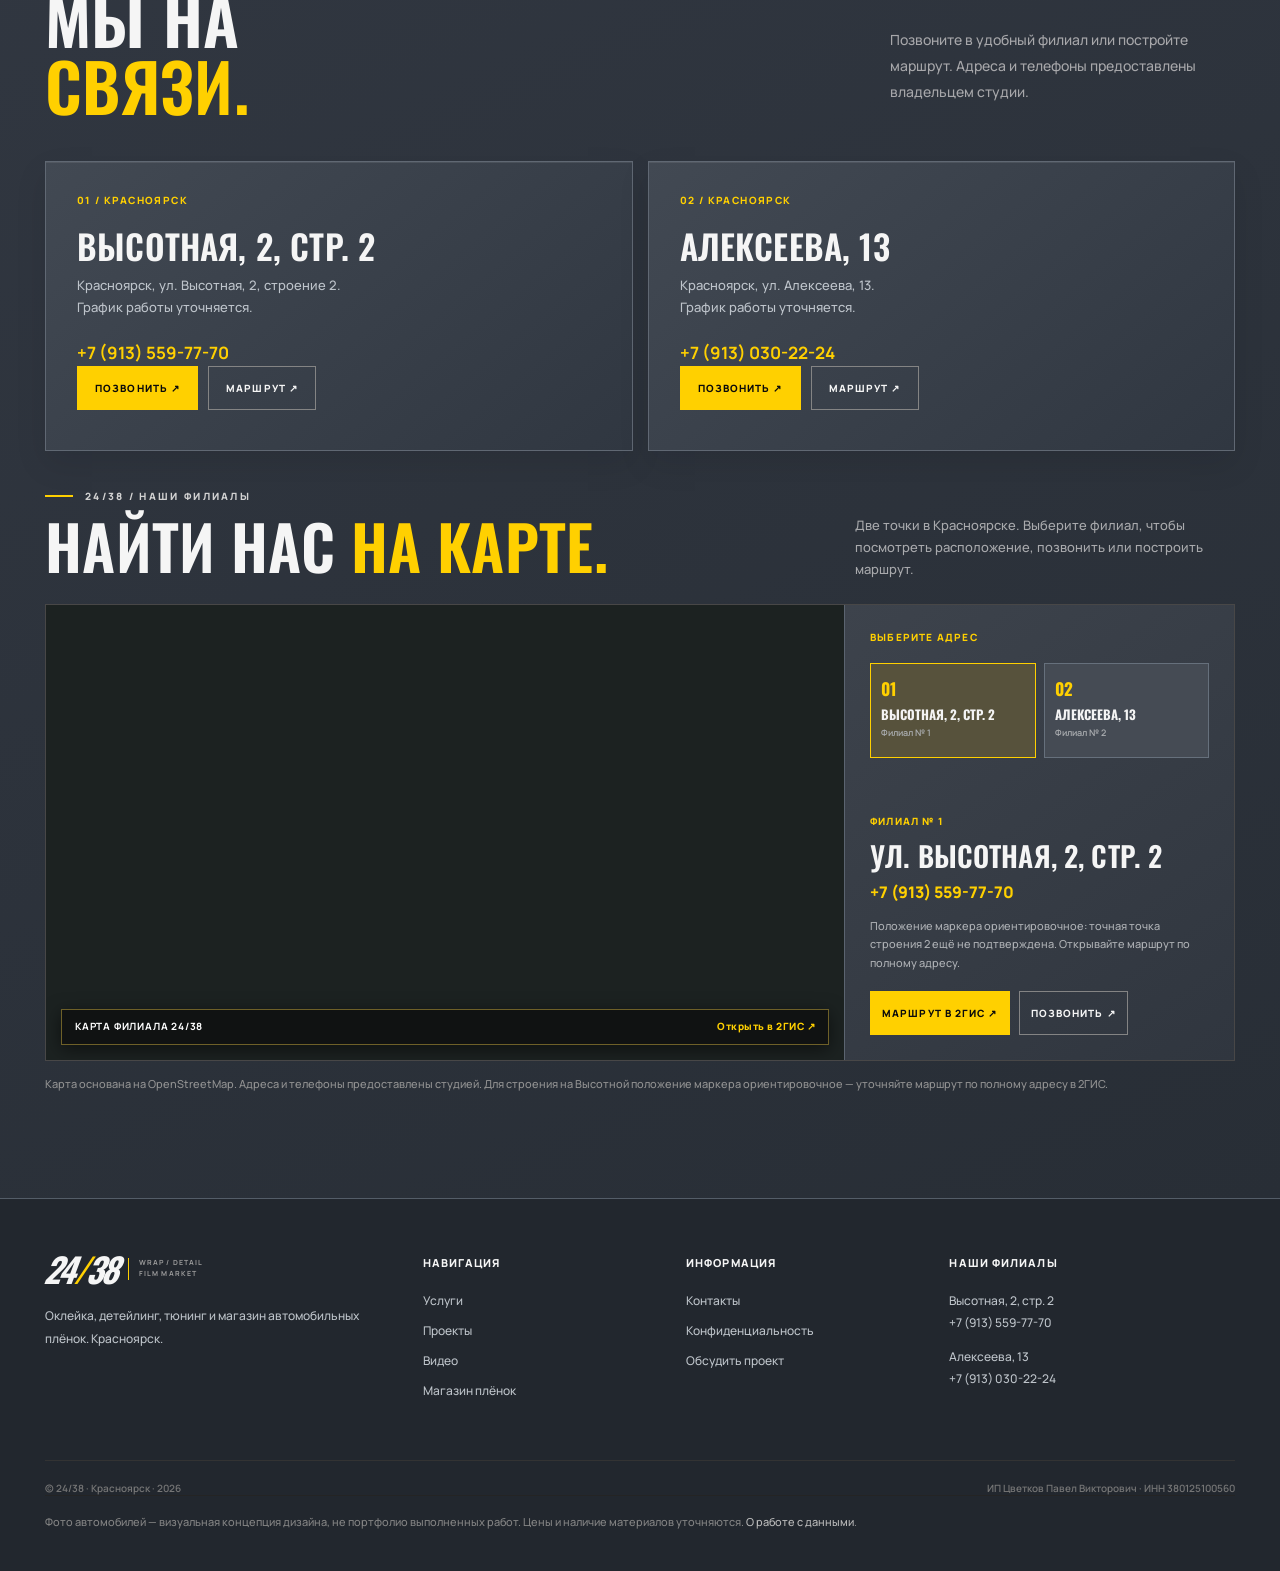
==== commit d8945f43: "theme: graphite metallic browser theme and refreshed CSS on index.html" ====
--- a/index.html
+++ b/index.html
@@ -1,4 +1,4 @@
-<!doctype html><html lang="ru"><head><meta charset="UTF-8"><meta name="viewport" content="width=device-width, initial-scale=1, viewport-fit=cover"><meta name="theme-color" content="#0d0e0f"><meta name="robots" content="noindex,nofollow"><meta name="description" content="24/38 — студия оклейки и детейлинга, Красноярск. Защитные плёнки, тонировка, полировка, магазин плёнок и два филиала."><title>Студия оклейки и детейлинга | 24/38 · Красноярск</title><link rel="icon" href="assets/favicon.svg" type="image/svg+xml"><link rel="stylesheet" href="assets/site.css?v=video4"><link rel="preload" as="image" href="assets/studio-worktime-poster.jpg"></head><body><header class="header"><div class="wrap header-inner"><a class="logo" href="index.html" aria-label="24/38 — главная"><span class="logo-mark">24<b>/</b>38</span><span class="logo-label">WRAP / DETAIL<br>FILM MARKET</span></a><nav class="nav" id="primary-nav" aria-label="Навигация сайта"><a href="index.html" class="active">Главная</a><a href="services.html" class="">Услуги</a><a href="shop.html" class="">Магазин</a><a href="projects.html" class="">Проекты</a><a href="video.html" class="">Видео</a><a href="contacts.html" class="">Контакты</a></nav><div class="head-contact"><a class="head-number" href="tel:+79135597770">+7 (913) 559-77-70<small>Филиал на Высотной</small></a><button class="menu-toggle" type="button" aria-label="Открыть меню" aria-controls="primary-nav" aria-expanded="false"><svg viewBox="0 0 24 24" fill="none" stroke="currentColor" stroke-width="1.7" stroke-linecap="round"><path d="M3 6h18M3 12h18M3 18h18"/></svg></button></div></div></header><main><section class="hero" id="top"><div class="hero-photo hero-video-layer" aria-hidden="true"><video id="hero-background-video" class="hero-video" autoplay muted loop playsinline webkit-playsinline preload="auto" poster="assets/studio-worktime-poster.jpg" width="720" height="1280"><source src="assets/studio-worktime.mp4?v=ios5" type="video/mp4"></video></div><div class="hero-rails" aria-hidden="true"></div><div class="wrap hero-inner"><div class="hero-copy"><div class="hero-hint"><i></i> КРАСНОЯРСК / WRAP · DETAIL · TUNING</div><h1>СТУДИЯ<br>ОКЛЕЙКИ И<br><strong>ДЕТЕЙЛИНГА</strong></h1><p>Внешний вид — это характер. Защитные и цветные плёнки, полировка, покрытие кузова и индивидуальные решения для автомобиля.</p><div class="hero-line"></div><div class="hero-buttons"><a class="btn btn-primary" href="#contact" data-contact="Оклейка и детейлинг">ОБСУДИТЬ ПРОЕКТ <svg viewBox="0 0 20 20" fill="none" stroke="currentColor" stroke-width="1.6" stroke-linecap="round" stroke-linejoin="round"><path d="M4 10h12m-5-5 5 5-5 5"/></svg></a><a class="btn btn-outline" href="services.html">НАШИ УСЛУГИ <svg viewBox="0 0 20 20" fill="none" stroke="currentColor" stroke-width="1.6" stroke-linecap="round" stroke-linejoin="round"><path d="M4 10h12m-5-5 5 5-5 5"/></svg></a></div></div><div class="hero-model">24/38 · STUDIO CONCEPT</div><div class="hero-counter"><span>01 / 05 — ПРЕМИАЛЬНЫЙ ДЕТЕЙЛИНГ</span><a href="#services">ЛИСТАЙТЕ НИЖЕ ↓</a></div></div></section><div class="ribbon" aria-hidden="true"><div class="ribbon-track"><span>ОКЛЕЙКА <b>✦</b> ДЕТЕЙЛИНГ <b>✦</b> ТЮНИНГ <b>✦</b> МАГАЗИН ПЛЁНОК <b>✦</b></span><span>ОКЛЕЙКА <b>✦</b> ДЕТЕЙЛИНГ <b>✦</b> ТЮНИНГ <b>✦</b> МАГАЗИН ПЛЁНОК <b>✦</b></span><span>ОКЛЕЙКА <b>✦</b> ДЕТЕЙЛИНГ <b>✦</b> ТЮНИНГ <b>✦</b> МАГАЗИН ПЛЁНОК <b>✦</b></span><span>ОКЛЕЙКА <b>✦</b> ДЕТЕЙЛИНГ <b>✦</b> ТЮНИНГ <b>✦</b> МАГАЗИН ПЛЁНОК <b>✦</b></span></div></div><section class="section" id="services"><div class="wrap services-intro"><div class="services-lead"><div class="eyebrow">01 / НАШИ ВОЗМОЖНОСТИ</div><h2>НАШИ<br>УСЛУГИ<span class="accent">.</span></h2><p>От защиты лакокрасочного покрытия до индивидуального стайлинга, оптики и салона. У нас 14 направлений работ — подбираем решение под вашу задачу.</p><a class="btn btn-primary" href="services.html">ВСЕ 14 УСЛУГ<svg viewBox="0 0 20 20" fill="none" stroke="currentColor" stroke-width="1.6" stroke-linecap="round" stroke-linejoin="round"><path d="M4 10h12m-5-5 5 5-5 5"/></svg></a></div><div class="service-tiles"><a class="tile" href="services.html#bron-wrap"><span class="tile-no">01 / УСЛУГИ</span><span class="tile-arrow">↗</span><div><h3>ОКЛЕЙКА БРОНЕПЛЁНКОЙ</h3><p>Антигравийная защита кузова полиуретановой плёнкой.</p></div></a><a class="tile" href="services.html"><span class="tile-no">02 / УСЛУГИ</span><span class="tile-arrow">↗</span><div><h3>ТОНИРОВКА</h3><p>Автомобильные и архитектурные плёнки.</p></div></a><a class="tile" href="services.html"><span class="tile-no">03 / УСЛУГИ</span><span class="tile-arrow">↗</span><div><h3>ДЕТЕЙЛИНГ</h3><p>Полировка и защитные покрытия.</p></div></a><a class="tile" href="services.html"><span class="tile-no">04 / УСЛУГИ</span><span class="tile-arrow">↗</span><div><h3>ТЮНИНГ И КОМФОРТ</h3><p>Шумоизоляция, автосвет и аудиосистемы.</p></div></a></div></div></section><section class="wide-panel"><img src="assets/studio-worktime-poster.jpg" width="720" height="1280" loading="lazy" alt="Кадр из ролика о детейлинге автомобиля"><div class="wrap"><div class="eyebrow">02 / ИНДИВИДУАЛЬНЫЙ ПОДХОД</div><h2>БЕЗУПРЕЧНОСТЬ<br><em>В ДЕТАЛЯХ.</em></h2><p>Современные плёнки, продуманные решения и внимание к качеству исполнения — от первого обсуждения до завершения работ.</p><a class="btn btn-primary" href="services.html">ПОДОБРАТЬ УСЛУГУ<svg viewBox="0 0 20 20" fill="none" stroke="currentColor" stroke-width="1.6" stroke-linecap="round" stroke-linejoin="round"><path d="M4 10h12m-5-5 5 5-5 5"/></svg></a><span class="concept-note">Кадры предоставленного видеоролика используются как фоновое оформление сайта.</span></div></section><section class="section"><div class="wrap"><div class="section-heading"><div><div class="eyebrow">03 / ПОРТФОЛИО</div><h2>НАПРАВЛЕНИЯ<br>ПРОЕКТОВ<span class="accent">.</span></h2></div><p>Здесь будут опубликованы фотографии реальных автомобилей после согласования. Пока показываем направления работы без вымышленных кейсов.</p></div><div class="projects-grid"><article class="project"><span class="project-label">PPF / НАПРАВЛЕНИЕ</span><span class="project-letter" aria-hidden="true">PPF</span><div><h3>ЗАЩИТНАЯ ПЛЁНКА</h3><p>Визуальная концепция. Фотографии реальных работ появятся после согласования.</p></div><span class="project-arrow" aria-hidden="true">↗</span></article><article class="project"><span class="project-label">VINYL / НАПРАВЛЕНИЕ</span><span class="project-letter" aria-hidden="true">WRAP</span><div><h3>СМЕНА ЦВЕТА</h3><p>Визуальная концепция. Фотографии реальных работ появятся после согласования.</p></div><span class="project-arrow" aria-hidden="true">↗</span></article><article class="project"><span class="project-label">DETAIL / НАПРАВЛЕНИЕ</span><span class="project-letter" aria-hidden="true">24/38</span><div><h3>ДЕТЕЙЛИНГ КУЗОВА</h3><p>Визуальная концепция. Фотографии реальных работ появятся после согласования.</p></div><span class="project-arrow" aria-hidden="true">↗</span></article></div><div style="text-align:right;margin-top:25px"><a class="link-arrow" href="projects.html">ВСЕ НАПРАВЛЕНИЯ <span>↗</span></a></div></div></section><section class="section shop-preview"><div class="wrap"><div class="section-heading"><div><div class="eyebrow">04 / МАГАЗИН</div><h2>МАГАЗИН<br>ПЛЁНОК<span class="accent">.</span></h2></div><p>Защитные, цветные, тонировочные и архитектурные плёнки. Цены и наличие уточняются индивидуально.</p></div><div class="film-grid"><article class="film" data-category="Защита" data-search="прозрачная защитная ppf полиуретановая прозрачная плёнка для кузова."><div class="film-art type-ppf"><span>PPF</span></div><div class="film-content"><h3>Прозрачная защитная PPF</h3><p>Полиуретановая прозрачная плёнка для кузова.</p><div class="film-bottom"><strong>ЦЕНА ПО ЗАПРОСУ</strong><button type="button" data-contact="Прозрачная защитная PPF">УЗНАТЬ ЦЕНУ ↗</button></div></div></article><article class="film" data-category="Защита" data-search="матовая защитная ppf матовый финиш с защитными свойствами."><div class="film-art type-matte"><span>MATTE</span></div><div class="film-content"><h3>Матовая защитная PPF</h3><p>Матовый финиш с защитными свойствами.</p><div class="film-bottom"><strong>ЦЕНА ПО ЗАПРОСУ</strong><button type="button" data-contact="Матовая защитная PPF">УЗНАТЬ ЦЕНУ ↗</button></div></div></article><article class="film" data-category="Стайлинг" data-search="цветная полиуретановая цвет и защита в одном материале."><div class="film-art type-vinyl"><span>COLOR</span></div><div class="film-content"><h3>Цветная полиуретановая</h3><p>Цвет и защита в одном материале.</p><div class="film-bottom"><strong>ЦЕНА ПО ЗАПРОСУ</strong><button type="button" data-contact="Цветная полиуретановая">УЗНАТЬ ЦЕНУ ↗</button></div></div></article><article class="film" data-category="Стайлинг" data-search="глянцевый винил изменение цвета и визуального образа."><div class="film-art type-vinyl"><span>GLOSS</span></div><div class="film-content"><h3>Глянцевый винил</h3><p>Изменение цвета и визуального образа.</p><div class="film-bottom"><strong>ЦЕНА ПО ЗАПРОСУ</strong><button type="button" data-contact="Глянцевый винил">УЗНАТЬ ЦЕНУ ↗</button></div></div></article></div><div style="text-align:center;margin-top:32px"><a class="btn btn-primary" href="shop.html">СМОТРЕТЬ КАТАЛОГ<svg viewBox="0 0 20 20" fill="none" stroke="currentColor" stroke-width="1.6" stroke-linecap="round" stroke-linejoin="round"><path d="M4 10h12m-5-5 5 5-5 5"/></svg></a></div></div></section><section class="section"><div class="wrap about-split"><div class="about-visual"><img src="assets/studio-worktime-poster.jpg" alt="Работа в детейлинг-студии: кадр из видео" loading="lazy"><small>24/38 / AUTOMOTIVE DESIGN</small></div><div class="about-copy"><div class="eyebrow">05 / О НАС</div><h2>СТИЛЬ,<br>КОТОРЫЙ<br>ЗАПОМИНАЕТСЯ.</h2><p>24/38 — детейлинг, оклейка и магазин автомобильных плёнок в Красноярске. На сайте собраны направления обслуживания автомобиля и материалы, доступные для подбора по запросу.</p><p>Два филиала для связи и обсуждения работ. Итоговые условия, стоимость и сроки уточняются у специалистов.</p><div class="numbers"><div><b>14</b><small>Направлений услуг</small></div><div><b>02</b><small>Филиала в Красноярске</small></div></div></div></div></section><section class="section contacts-area" id="contact"><div class="wrap"><div class="section-heading"><div><div class="eyebrow">06 / КОНТАКТЫ</div><h2>МЫ НА<br><span class="accent">СВЯЗИ.</span></h2></div><p>Позвоните в удобный филиал или постройте маршрут. Адреса и телефоны предоставлены владельцем студии.</p></div><div class="branch-grid" id="branches"><article class="branch"><div class="branch-no">01 / КРАСНОЯРСК</div><h3>ВЫСОТНАЯ, 2, СТР. 2</h3><p>Красноярск, ул. Высотная, 2, строение 2.<br>График работы уточняется.</p><a class="phone" href="tel:+79135597770">+7 (913) 559-77-70</a><div class="branch-actions"><a class="btn btn-primary" href="tel:+79135597770">ПОЗВОНИТЬ ↗</a><a class="btn btn-outline" href="https://2gis.ru/krasnoyarsk/search/Высотная%202%20строение%202" target="_blank" rel="noopener noreferrer">МАРШРУТ ↗</a></div></article><article class="branch"><div class="branch-no">02 / КРАСНОЯРСК</div><h3>АЛЕКСЕЕВА, 13</h3><p>Красноярск, ул. Алексеева, 13.<br>График работы уточняется.</p><a class="phone" href="tel:+79130302224">+7 (913) 030-22-24</a><div class="branch-actions"><a class="btn btn-primary" href="tel:+79130302224">ПОЗВОНИТЬ ↗</a><a class="btn btn-outline" href="https://2gis.ru/krasnoyarsk/search/Алексеева%2013" target="_blank" rel="noopener noreferrer">МАРШРУТ ↗</a></div></article></div><section class="map-showcase" aria-labelledby="branch-map-heading">
+<!doctype html><html lang="ru"><head><meta charset="UTF-8"><meta name="viewport" content="width=device-width, initial-scale=1, viewport-fit=cover"><meta name="theme-color" content="#252a32"><meta name="robots" content="noindex,nofollow"><meta name="description" content="24/38 — студия оклейки и детейлинга, Красноярск. Защитные плёнки, тонировка, полировка, магазин плёнок и два филиала."><title>Студия оклейки и детейлинга | 24/38 · Красноярск</title><link rel="icon" href="assets/favicon.svg" type="image/svg+xml"><link rel="stylesheet" href="assets/site.css?v=graphite1"><link rel="preload" as="image" href="assets/studio-worktime-poster.jpg"></head><body><header class="header"><div class="wrap header-inner"><a class="logo" href="index.html" aria-label="24/38 — главная"><span class="logo-mark">24<b>/</b>38</span><span class="logo-label">WRAP / DETAIL<br>FILM MARKET</span></a><nav class="nav" id="primary-nav" aria-label="Навигация сайта"><a href="index.html" class="active">Главная</a><a href="services.html" class="">Услуги</a><a href="shop.html" class="">Магазин</a><a href="projects.html" class="">Проекты</a><a href="video.html" class="">Видео</a><a href="contacts.html" class="">Контакты</a></nav><div class="head-contact"><a class="head-number" href="tel:+79135597770">+7 (913) 559-77-70<small>Филиал на Высотной</small></a><button class="menu-toggle" type="button" aria-label="Открыть меню" aria-controls="primary-nav" aria-expanded="false"><svg viewBox="0 0 24 24" fill="none" stroke="currentColor" stroke-width="1.7" stroke-linecap="round"><path d="M3 6h18M3 12h18M3 18h18"/></svg></button></div></div></header><main><section class="hero" id="top"><div class="hero-photo hero-video-layer" aria-hidden="true"><video id="hero-background-video" class="hero-video" autoplay muted loop playsinline webkit-playsinline preload="auto" poster="assets/studio-worktime-poster.jpg" width="720" height="1280"><source src="assets/studio-worktime.mp4?v=ios5" type="video/mp4"></video></div><div class="hero-rails" aria-hidden="true"></div><div class="wrap hero-inner"><div class="hero-copy"><div class="hero-hint"><i></i> КРАСНОЯРСК / WRAP · DETAIL · TUNING</div><h1>СТУДИЯ<br>ОКЛЕЙКИ И<br><strong>ДЕТЕЙЛИНГА</strong></h1><p>Внешний вид — это характер. Защитные и цветные плёнки, полировка, покрытие кузова и индивидуальные решения для автомобиля.</p><div class="hero-line"></div><div class="hero-buttons"><a class="btn btn-primary" href="#contact" data-contact="Оклейка и детейлинг">ОБСУДИТЬ ПРОЕКТ <svg viewBox="0 0 20 20" fill="none" stroke="currentColor" stroke-width="1.6" stroke-linecap="round" stroke-linejoin="round"><path d="M4 10h12m-5-5 5 5-5 5"/></svg></a><a class="btn btn-outline" href="services.html">НАШИ УСЛУГИ <svg viewBox="0 0 20 20" fill="none" stroke="currentColor" stroke-width="1.6" stroke-linecap="round" stroke-linejoin="round"><path d="M4 10h12m-5-5 5 5-5 5"/></svg></a></div></div><div class="hero-model">24/38 · STUDIO CONCEPT</div><div class="hero-counter"><span>01 / 05 — ПРЕМИАЛЬНЫЙ ДЕТЕЙЛИНГ</span><a href="#services">ЛИСТАЙТЕ НИЖЕ ↓</a></div></div></section><div class="ribbon" aria-hidden="true"><div class="ribbon-track"><span>ОКЛЕЙКА <b>✦</b> ДЕТЕЙЛИНГ <b>✦</b> ТЮНИНГ <b>✦</b> МАГАЗИН ПЛЁНОК <b>✦</b></span><span>ОКЛЕЙКА <b>✦</b> ДЕТЕЙЛИНГ <b>✦</b> ТЮНИНГ <b>✦</b> МАГАЗИН ПЛЁНОК <b>✦</b></span><span>ОКЛЕЙКА <b>✦</b> ДЕТЕЙЛИНГ <b>✦</b> ТЮНИНГ <b>✦</b> МАГАЗИН ПЛЁНОК <b>✦</b></span><span>ОКЛЕЙКА <b>✦</b> ДЕТЕЙЛИНГ <b>✦</b> ТЮНИНГ <b>✦</b> МАГАЗИН ПЛЁНОК <b>✦</b></span></div></div><section class="section" id="services"><div class="wrap services-intro"><div class="services-lead"><div class="eyebrow">01 / НАШИ ВОЗМОЖНОСТИ</div><h2>НАШИ<br>УСЛУГИ<span class="accent">.</span></h2><p>От защиты лакокрасочного покрытия до индивидуального стайлинга, оптики и салона. У нас 14 направлений работ — подбираем решение под вашу задачу.</p><a class="btn btn-primary" href="services.html">ВСЕ 14 УСЛУГ<svg viewBox="0 0 20 20" fill="none" stroke="currentColor" stroke-width="1.6" stroke-linecap="round" stroke-linejoin="round"><path d="M4 10h12m-5-5 5 5-5 5"/></svg></a></div><div class="service-tiles"><a class="tile" href="services.html#bron-wrap"><span class="tile-no">01 / УСЛУГИ</span><span class="tile-arrow">↗</span><div><h3>ОКЛЕЙКА БРОНЕПЛЁНКОЙ</h3><p>Антигравийная защита кузова полиуретановой плёнкой.</p></div></a><a class="tile" href="services.html"><span class="tile-no">02 / УСЛУГИ</span><span class="tile-arrow">↗</span><div><h3>ТОНИРОВКА</h3><p>Автомобильные и архитектурные плёнки.</p></div></a><a class="tile" href="services.html"><span class="tile-no">03 / УСЛУГИ</span><span class="tile-arrow">↗</span><div><h3>ДЕТЕЙЛИНГ</h3><p>Полировка и защитные покрытия.</p></div></a><a class="tile" href="services.html"><span class="tile-no">04 / УСЛУГИ</span><span class="tile-arrow">↗</span><div><h3>ТЮНИНГ И КОМФОРТ</h3><p>Шумоизоляция, автосвет и аудиосистемы.</p></div></a></div></div></section><section class="wide-panel"><img src="assets/studio-worktime-poster.jpg" width="720" height="1280" loading="lazy" alt="Кадр из ролика о детейлинге автомобиля"><div class="wrap"><div class="eyebrow">02 / ИНДИВИДУАЛЬНЫЙ ПОДХОД</div><h2>БЕЗУПРЕЧНОСТЬ<br><em>В ДЕТАЛЯХ.</em></h2><p>Современные плёнки, продуманные решения и внимание к качеству исполнения — от первого обсуждения до завершения работ.</p><a class="btn btn-primary" href="services.html">ПОДОБРАТЬ УСЛУГУ<svg viewBox="0 0 20 20" fill="none" stroke="currentColor" stroke-width="1.6" stroke-linecap="round" stroke-linejoin="round"><path d="M4 10h12m-5-5 5 5-5 5"/></svg></a><span class="concept-note">Кадры предоставленного видеоролика используются как фоновое оформление сайта.</span></div></section><section class="section"><div class="wrap"><div class="section-heading"><div><div class="eyebrow">03 / ПОРТФОЛИО</div><h2>НАПРАВЛЕНИЯ<br>ПРОЕКТОВ<span class="accent">.</span></h2></div><p>Здесь будут опубликованы фотографии реальных автомобилей после согласования. Пока показываем направления работы без вымышленных кейсов.</p></div><div class="projects-grid"><article class="project"><span class="project-label">PPF / НАПРАВЛЕНИЕ</span><span class="project-letter" aria-hidden="true">PPF</span><div><h3>ЗАЩИТНАЯ ПЛЁНКА</h3><p>Визуальная концепция. Фотографии реальных работ появятся после согласования.</p></div><span class="project-arrow" aria-hidden="true">↗</span></article><article class="project"><span class="project-label">VINYL / НАПРАВЛЕНИЕ</span><span class="project-letter" aria-hidden="true">WRAP</span><div><h3>СМЕНА ЦВЕТА</h3><p>Визуальная концепция. Фотографии реальных работ появятся после согласования.</p></div><span class="project-arrow" aria-hidden="true">↗</span></article><article class="project"><span class="project-label">DETAIL / НАПРАВЛЕНИЕ</span><span class="project-letter" aria-hidden="true">24/38</span><div><h3>ДЕТЕЙЛИНГ КУЗОВА</h3><p>Визуальная концепция. Фотографии реальных работ появятся после согласования.</p></div><span class="project-arrow" aria-hidden="true">↗</span></article></div><div style="text-align:right;margin-top:25px"><a class="link-arrow" href="projects.html">ВСЕ НАПРАВЛЕНИЯ <span>↗</span></a></div></div></section><section class="section shop-preview"><div class="wrap"><div class="section-heading"><div><div class="eyebrow">04 / МАГАЗИН</div><h2>МАГАЗИН<br>ПЛЁНОК<span class="accent">.</span></h2></div><p>Защитные, цветные, тонировочные и архитектурные плёнки. Цены и наличие уточняются индивидуально.</p></div><div class="film-grid"><article class="film" data-category="Защита" data-search="прозрачная защитная ppf полиуретановая прозрачная плёнка для кузова."><div class="film-art type-ppf"><span>PPF</span></div><div class="film-content"><h3>Прозрачная защитная PPF</h3><p>Полиуретановая прозрачная плёнка для кузова.</p><div class="film-bottom"><strong>ЦЕНА ПО ЗАПРОСУ</strong><button type="button" data-contact="Прозрачная защитная PPF">УЗНАТЬ ЦЕНУ ↗</button></div></div></article><article class="film" data-category="Защита" data-search="матовая защитная ppf матовый финиш с защитными свойствами."><div class="film-art type-matte"><span>MATTE</span></div><div class="film-content"><h3>Матовая защитная PPF</h3><p>Матовый финиш с защитными свойствами.</p><div class="film-bottom"><strong>ЦЕНА ПО ЗАПРОСУ</strong><button type="button" data-contact="Матовая защитная PPF">УЗНАТЬ ЦЕНУ ↗</button></div></div></article><article class="film" data-category="Стайлинг" data-search="цветная полиуретановая цвет и защита в одном материале."><div class="film-art type-vinyl"><span>COLOR</span></div><div class="film-content"><h3>Цветная полиуретановая</h3><p>Цвет и защита в одном материале.</p><div class="film-bottom"><strong>ЦЕНА ПО ЗАПРОСУ</strong><button type="button" data-contact="Цветная полиуретановая">УЗНАТЬ ЦЕНУ ↗</button></div></div></article><article class="film" data-category="Стайлинг" data-search="глянцевый винил изменение цвета и визуального образа."><div class="film-art type-vinyl"><span>GLOSS</span></div><div class="film-content"><h3>Глянцевый винил</h3><p>Изменение цвета и визуального образа.</p><div class="film-bottom"><strong>ЦЕНА ПО ЗАПРОСУ</strong><button type="button" data-contact="Глянцевый винил">УЗНАТЬ ЦЕНУ ↗</button></div></div></article></div><div style="text-align:center;margin-top:32px"><a class="btn btn-primary" href="shop.html">СМОТРЕТЬ КАТАЛОГ<svg viewBox="0 0 20 20" fill="none" stroke="currentColor" stroke-width="1.6" stroke-linecap="round" stroke-linejoin="round"><path d="M4 10h12m-5-5 5 5-5 5"/></svg></a></div></div></section><section class="section"><div class="wrap about-split"><div class="about-visual"><img src="assets/studio-worktime-poster.jpg" alt="Работа в детейлинг-студии: кадр из видео" loading="lazy"><small>24/38 / AUTOMOTIVE DESIGN</small></div><div class="about-copy"><div class="eyebrow">05 / О НАС</div><h2>СТИЛЬ,<br>КОТОРЫЙ<br>ЗАПОМИНАЕТСЯ.</h2><p>24/38 — детейлинг, оклейка и магазин автомобильных плёнок в Красноярске. На сайте собраны направления обслуживания автомобиля и материалы, доступные для подбора по запросу.</p><p>Два филиала для связи и обсуждения работ. Итоговые условия, стоимость и сроки уточняются у специалистов.</p><div class="numbers"><div><b>14</b><small>Направлений услуг</small></div><div><b>02</b><small>Филиала в Красноярске</small></div></div></div></div></section><section class="section contacts-area" id="contact"><div class="wrap"><div class="section-heading"><div><div class="eyebrow">06 / КОНТАКТЫ</div><h2>МЫ НА<br><span class="accent">СВЯЗИ.</span></h2></div><p>Позвоните в удобный филиал или постройте маршрут. Адреса и телефоны предоставлены владельцем студии.</p></div><div class="branch-grid" id="branches"><article class="branch"><div class="branch-no">01 / КРАСНОЯРСК</div><h3>ВЫСОТНАЯ, 2, СТР. 2</h3><p>Красноярск, ул. Высотная, 2, строение 2.<br>График работы уточняется.</p><a class="phone" href="tel:+79135597770">+7 (913) 559-77-70</a><div class="branch-actions"><a class="btn btn-primary" href="tel:+79135597770">ПОЗВОНИТЬ ↗</a><a class="btn btn-outline" href="https://2gis.ru/krasnoyarsk/search/Высотная%202%20строение%202" target="_blank" rel="noopener noreferrer">МАРШРУТ ↗</a></div></article><article class="branch"><div class="branch-no">02 / КРАСНОЯРСК</div><h3>АЛЕКСЕЕВА, 13</h3><p>Красноярск, ул. Алексеева, 13.<br>График работы уточняется.</p><a class="phone" href="tel:+79130302224">+7 (913) 030-22-24</a><div class="branch-actions"><a class="btn btn-primary" href="tel:+79130302224">ПОЗВОНИТЬ ↗</a><a class="btn btn-outline" href="https://2gis.ru/krasnoyarsk/search/Алексеева%2013" target="_blank" rel="noopener noreferrer">МАРШРУТ ↗</a></div></article></div><section class="map-showcase" aria-labelledby="branch-map-heading">
   <div class="map-intro">
     <div><div class="eyebrow">24/38 / НАШИ ФИЛИАЛЫ</div><h2 id="branch-map-heading">НАЙТИ НАС <span class="accent">НА КАРТЕ.</span></h2></div>
     <p>Две точки в Красноярске. Выберите филиал, чтобы посмотреть расположение, позвонить или построить маршрут.</p>
--- a/assets/site.css
+++ b/assets/site.css
@@ -1,29 +1,29 @@
 @import url('https://fonts.googleapis.com/css2?family=Manrope:wght@400;500;600;700;800&family=Oswald:wght@400;500;600;700&display=swap');
-:root{--bg:#0d0e0f;--panel:#151619;--panel2:#1c1d20;--line:#353536;--muted:#9b9c9f;--ink:#f5f5f5;--yellow:#ffd000;--yellow2:#e9b600;--max:1370px}
+:root{--bg:#252a32;--panel:#303640;--panel2:#3b414a;--line:#565e6a;--muted:#bac0c7;--ink:#f5f5f5;--yellow:#ffd000;--yellow2:#e9b600;--max:1370px}
 *,*::before,*::after{box-sizing:border-box}html{scroll-behavior:smooth;scroll-padding-top:84px}body{margin:0;color:var(--ink);background:var(--bg);font:500 14px/1.7 'Manrope',Arial,sans-serif;overflow-x:clip;-webkit-font-smoothing:antialiased}body.is-locked{overflow:hidden}a{color:inherit;text-decoration:none}button,input,select,textarea{font:inherit}button{cursor:pointer}img{display:block;max-width:100%}h1,h2,h3,h4,p{margin-top:0}h1,h2,h3,h4{font-family:'Oswald',Impact,sans-serif;line-height:1.13;font-weight:600;letter-spacing:.005em;text-transform:uppercase}::selection{background:var(--yellow);color:#000}a:focus-visible,button:focus-visible,input:focus-visible,textarea:focus-visible,summary:focus-visible{outline:2px solid var(--yellow);outline-offset:3px}
 .wrap{width:min(calc(100% - 90px),var(--max));margin-inline:auto}.small{font-size:12px}.muted{color:var(--muted)}.eyebrow{display:flex;gap:12px;align-items:center;font:800 10px 'Manrope',sans-serif;letter-spacing:.23em;text-transform:uppercase;color:#d2d2d2}.eyebrow:before{content:'';display:block;width:28px;height:2px;background:var(--yellow)}.section{padding:104px 0}.section-heading{display:flex;justify-content:space-between;align-items:end;gap:45px;margin-bottom:43px}.section-heading h2{font-size:clamp(42px,5.2vw,78px);margin:17px 0 0;line-height:1}.section-heading p{color:#a7a7aa;max-width:345px;line-height:1.85}.accent{color:var(--yellow)}.link-arrow{display:inline-flex;align-items:center;gap:17px;color:#e4e4e4;font:800 11px 'Manrope';letter-spacing:.11em;text-transform:uppercase;border-bottom:1px solid #8b8b8b;padding-bottom:10px;transition:color .2s,border-color .2s}.link-arrow:hover{color:var(--yellow);border-color:var(--yellow)}.link-arrow span{font-size:19px;line-height:1}.btn{display:inline-flex;justify-content:center;align-items:center;gap:19px;min-height:51px;padding:14px 25px;text-align:center;border:1px solid #848484;background:transparent;color:#f5f5f5;font:800 11px 'Manrope',sans-serif;letter-spacing:.11em;text-transform:uppercase;transition:transform .2s,background-color .2s,border-color .2s;color:var(--ink)}.btn:hover{transform:translateY(-2px)}.btn-primary{background:var(--yellow);border-color:var(--yellow);color:#0b0b0b}.btn-primary:hover{background:#ffe04d;border-color:#ffe04d}.btn-outline:hover{border-color:var(--yellow);color:var(--yellow)}.btn svg{width:17px;height:17px}
 /* top */
-.header{height:82px;position:sticky;z-index:100;top:0;background:rgba(12,13,14,.96);border-bottom:1px solid #242526;backdrop-filter:blur(12px)}.header-inner{height:100%;display:flex;align-items:center;gap:32px;justify-content:space-between}.logo{display:flex;align-items:center;gap:10px;white-space:nowrap}.logo-mark{font:italic 700 34px/.85 'Oswald',Impact,sans-serif;letter-spacing:-.06em;transform:skewX(-7deg)}.logo-mark b{color:var(--yellow);font-weight:600}.logo-label{border-left:1px solid var(--yellow);padding-left:10px;font:700 7px/1.55 Manrope,sans-serif;letter-spacing:.16em;color:#9b9b9b;text-transform:uppercase}.nav{display:flex;align-items:center;gap:25px}.nav a{font:800 10px 'Manrope',sans-serif;letter-spacing:.08em;text-transform:uppercase;color:#d3d3d3;transition:color .2s;white-space:nowrap}.nav a:hover,.nav a.active{color:var(--yellow)}.head-contact{display:flex;align-items:center;gap:16px}.head-number{font:700 13px 'Manrope',sans-serif;white-space:nowrap}.head-number small{display:block;color:#777;font-size:8px;text-align:right;letter-spacing:.12em;text-transform:uppercase}.menu-toggle{display:none;width:43px;height:43px;place-items:center;background:transparent;border:1px solid #555;color:#fff}.menu-toggle svg{width:20px;height:20px}
+.header{height:82px;position:sticky;z-index:100;top:0;background:rgba(31,35,42,.96);border-bottom:1px solid #242526;backdrop-filter:blur(12px)}.header-inner{height:100%;display:flex;align-items:center;gap:32px;justify-content:space-between}.logo{display:flex;align-items:center;gap:10px;white-space:nowrap}.logo-mark{font:italic 700 34px/.85 'Oswald',Impact,sans-serif;letter-spacing:-.06em;transform:skewX(-7deg)}.logo-mark b{color:var(--yellow);font-weight:600}.logo-label{border-left:1px solid var(--yellow);padding-left:10px;font:700 7px/1.55 Manrope,sans-serif;letter-spacing:.16em;color:#9b9b9b;text-transform:uppercase}.nav{display:flex;align-items:center;gap:25px}.nav a{font:800 10px 'Manrope',sans-serif;letter-spacing:.08em;text-transform:uppercase;color:#d3d3d3;transition:color .2s;white-space:nowrap}.nav a:hover,.nav a.active{color:var(--yellow)}.head-contact{display:flex;align-items:center;gap:16px}.head-number{font:700 13px 'Manrope',sans-serif;white-space:nowrap}.head-number small{display:block;color:#777;font-size:8px;text-align:right;letter-spacing:.12em;text-transform:uppercase}.menu-toggle{display:none;width:43px;height:43px;place-items:center;background:transparent;border:1px solid #555;color:#fff}.menu-toggle svg{width:20px;height:20px}
 /* first screen */
 .hero{position:relative;isolation:isolate;min-height:660px;height:min(820px,calc(100svh - 82px));overflow:hidden;background:#070808}.hero-photo{position:absolute;inset:0;z-index:-2;overflow:hidden}.hero-photo img{width:100%;height:100%;object-fit:cover;object-position:63% 52%;filter:brightness(.89) contrast(1.1) saturate(1.08)}.hero-photo:after{content:'';position:absolute;inset:0;background:linear-gradient(90deg,#070808 0%,#070808e8 20%,#070808bb 43%,#07080805 81%),linear-gradient(0deg,#070808 0%,transparent 22%),linear-gradient(180deg,#07080880 0%,transparent 25%)}.hero-rails{position:absolute;inset:0;z-index:-1;opacity:.22;background:repeating-linear-gradient(90deg,transparent 0,transparent 24.9%,#aaa1 25%,transparent 25.1%);pointer-events:none}.hero-inner{position:relative;display:flex;align-items:center;height:100%}.hero-copy{width:min(600px,53%);padding:44px 0 62px;position:relative;z-index:3}.hero-copy h1{font-size:clamp(51px,6.2vw,98px);line-height:1.03;letter-spacing:-.025em;margin:23px 0 28px}.hero-copy h1 strong{color:var(--yellow);font-weight:600}.hero-copy p{font-size:13px;max-width:480px;color:#c7c7c7;line-height:1.95}.hero-buttons{display:flex;gap:12px;flex-wrap:wrap;margin-top:35px}.hero-counter{position:absolute;bottom:34px;left:0;right:0;z-index:4;display:flex;justify-content:space-between;color:#a3a3a3;font:700 10px 'Manrope',sans-serif;letter-spacing:.2em;text-transform:uppercase;border-top:1px solid #7776;padding-top:16px}.hero-counter a:hover{color:var(--yellow)}.hero-model{position:absolute;right:-10px;top:50%;transform:translateY(-50%);writing-mode:vertical-rl;color:#fff9;font:700 9px Manrope,sans-serif;letter-spacing:.2em;text-transform:uppercase}.hero-line{width:80px;height:3px;background:var(--yellow);margin:17px 0 0}.hero-hint{font:800 10px Manrope,sans-serif;color:#c4c4c4;letter-spacing:.22em;text-transform:uppercase}.hero-hint i{display:inline-block;width:7px;height:7px;background:var(--yellow);border-radius:50%;margin-right:9px;box-shadow:0 0 17px #ffd0009a;animation:pulse 3s ease-in-out infinite}@keyframes pulse{50%{opacity:.45;box-shadow:0 0 30px #ffd000}}
 /* body */
 .ribbon{background:var(--yellow);color:#101010;overflow:hidden;white-space:nowrap}.ribbon-track{width:max-content;display:flex;gap:34px;padding:14px 0;animation:marquee 32s linear infinite}.ribbon-track span{font:600 17px Oswald,sans-serif;letter-spacing:.14em;text-transform:uppercase}.ribbon-track b{font-size:18px}@keyframes marquee{to{transform:translateX(-50%)}}
-.services-intro{display:grid;grid-template-columns:.84fr 1.16fr;gap:80px;align-items:start}.services-lead h2{font-size:clamp(49px,6vw,92px);margin:18px 0 22px}.services-lead p{color:#a6a7a9;max-width:330px}.services-lead .btn{margin-top:19px}.service-tiles{display:grid;grid-template-columns:repeat(2,minmax(0,1fr));gap:10px}.tile{position:relative;overflow:hidden;min-height:233px;border:1px solid #343638;background:linear-gradient(133deg,#1e1f22,#121315);padding:27px;display:flex;flex-direction:column;justify-content:space-between;transition:transform .2s,border-color .2s}.tile:hover{border-color:var(--yellow);transform:translateY(-3px)}.tile:before{position:absolute;right:-95px;bottom:-105px;width:250px;height:250px;content:'';border:1px solid #ffd00020;box-shadow:0 0 0 33px #ffd00009;border-radius:50%}.tile .tile-no{color:var(--yellow);font:700 12px Manrope,sans-serif;letter-spacing:.1em}.tile h3{font-size:28px;max-width:205px;margin:25px 0 11px}.tile p{font-size:12px;color:#9b9c9d;margin:0;max-width:260px}.tile-arrow{position:absolute;top:20px;right:24px;font-size:19px;color:var(--yellow)}
+.services-intro{display:grid;grid-template-columns:.84fr 1.16fr;gap:80px;align-items:start}.services-lead h2{font-size:clamp(49px,6vw,92px);margin:18px 0 22px}.services-lead p{color:#a6a7a9;max-width:330px}.services-lead .btn{margin-top:19px}.service-tiles{display:grid;grid-template-columns:repeat(2,minmax(0,1fr));gap:10px}.tile{position:relative;overflow:hidden;min-height:233px;border:1px solid #343638;background:linear-gradient(135deg,#444a53,#2d323a);padding:27px;display:flex;flex-direction:column;justify-content:space-between;transition:transform .2s,border-color .2s}.tile:hover{border-color:var(--yellow);transform:translateY(-3px)}.tile:before{position:absolute;right:-95px;bottom:-105px;width:250px;height:250px;content:'';border:1px solid #ffd00020;box-shadow:0 0 0 33px #ffd00009;border-radius:50%}.tile .tile-no{color:var(--yellow);font:700 12px Manrope,sans-serif;letter-spacing:.1em}.tile h3{font-size:28px;max-width:205px;margin:25px 0 11px}.tile p{font-size:12px;color:#9b9c9d;margin:0;max-width:260px}.tile-arrow{position:absolute;top:20px;right:24px;font-size:19px;color:var(--yellow)}
 .wide-panel{position:relative;isolation:isolate;min-height:540px;display:flex;align-items:center;overflow:hidden;background:#101112}.wide-panel img{position:absolute;inset:0;width:100%;height:100%;object-fit:cover;object-position:56% 60%;z-index:-2;filter:brightness(.6)}.wide-panel:after{content:'';position:absolute;inset:0;z-index:-1;background:linear-gradient(90deg,#090a0af0,#090a0a8f 50%,#090a0a20),linear-gradient(0deg,#090a0a,transparent 36%)}.wide-panel .wrap{padding:70px 0}.wide-panel h2{max-width:730px;font-size:clamp(55px,7vw,105px);line-height:1.04;margin:21px 0 27px}.wide-panel h2 em{color:var(--yellow);font-style:normal}.wide-panel p{max-width:470px;color:#d2d2d2}.wide-panel .btn{margin-top:20px}.concept-note{display:block;color:#b5b5b5;font:500 10px Manrope,sans-serif;margin-top:20px}
-.projects-grid{display:grid;grid-template-columns:1.15fr .85fr .85fr;gap:14px}.project{position:relative;min-height:350px;padding:30px;display:flex;flex-direction:column;justify-content:space-between;border:1px solid #373638;overflow:hidden;background:radial-gradient(circle at 75% 80%,#64531445,transparent 55%),#191a1b}.project:before{content:'';width:260px;height:260px;border:1px solid #ffe56e22;border-radius:50%;position:absolute;right:-110px;top:-100px}.project:nth-child(2){background:linear-gradient(145deg,#3f4349,#14171c 67%)}.project:nth-child(3){background:linear-gradient(120deg,#534a29,#131313 65%)}.project-label{font:800 9px Manrope,sans-serif;letter-spacing:.16em;text-transform:uppercase;color:#b8b8b8}.project-letter{font:600 clamp(60px,7vw,125px)/1 Oswald,sans-serif;color:#ffffff16;letter-spacing:-.06em;align-self:center}.project h3{font-size:35px;margin:0 0 10px}.project p{font-size:12px;color:#a7a7a7;margin:0}.project .project-arrow{align-self:flex-end;color:var(--yellow);font-size:24px}
-.shop-preview{background:#131415}.film-grid{display:grid;grid-template-columns:repeat(4,minmax(0,1fr));gap:13px}.film{min-width:0;border:1px solid #353638;background:#191a1c;transition:border-color .2s,transform .2s}.film:hover{border-color:var(--yellow);transform:translateY(-3px)}.film-art{position:relative;height:208px;overflow:hidden;display:flex;align-items:center;justify-content:center}.film-art:after{content:'';position:absolute;inset:-100% auto -100% -60%;width:30%;transform:rotate(25deg);background:linear-gradient(90deg,transparent,#fff3,transparent);animation:glint 9s linear infinite}.film-art.type-ppf{background:linear-gradient(135deg,#868f99,#22262a 48%,#9fa6ad)}.film-art.type-matte{background:linear-gradient(140deg,#5d6369,#181b1e,#474951)}.film-art.type-vinyl{background:linear-gradient(120deg,#dcb700,#292720 50%,#b99100)}.film-art.type-tint{background:linear-gradient(120deg,#171b24,#414751 46%,#07090a)}.film-art.type-thermal{background:linear-gradient(120deg,#415166,#111724 60%,#647a8a)}.film-art.type-arch{background:linear-gradient(120deg,#8d9086,#4d544e 45%,#c1c5b6)}.film-art.type-lights{background:linear-gradient(130deg,#a6a8a8,#232323,#888)}.film-art.type-carbon{background:repeating-linear-gradient(135deg,#151515 0,#242627 6px,#0c0e10 10px)}.film-art span{font:500 46px Oswald,sans-serif;color:#ffffffc9;text-shadow:0 5px 15px #0007;letter-spacing:.06em}.film-content{padding:20px}.film-content h3{font-size:21px;margin-bottom:10px}.film-content p{color:#aaa;font-size:11px;min-height:45px;margin-bottom:14px}.film-bottom{display:flex;flex-wrap:wrap;gap:12px;align-items:center;justify-content:space-between}.film-bottom strong{color:var(--yellow);font:700 11px Manrope,sans-serif}.film-bottom button{background:transparent;color:#eee;border:0;border-bottom:1px solid #888;font:800 10px Manrope,sans-serif;letter-spacing:.05em;padding:4px 0}.film-bottom button:hover{color:var(--yellow);border-color:var(--yellow)}@keyframes glint{0%,40%{left:-60%}65%,100%{left:140%}}
+.projects-grid{display:grid;grid-template-columns:1.15fr .85fr .85fr;gap:14px}.project{position:relative;min-height:350px;padding:30px;display:flex;flex-direction:column;justify-content:space-between;border:1px solid #373638;overflow:hidden;background:radial-gradient(circle at 75% 80%,#94803d26,transparent 55%),#363d46}.project:before{content:'';width:260px;height:260px;border:1px solid #ffe56e22;border-radius:50%;position:absolute;right:-110px;top:-100px}.project:nth-child(2){background:linear-gradient(145deg,#505761,#30353d 67%)}.project:nth-child(3){background:linear-gradient(120deg,#514b3d,#2c323b 65%)}.project-label{font:800 9px Manrope,sans-serif;letter-spacing:.16em;text-transform:uppercase;color:#b8b8b8}.project-letter{font:600 clamp(60px,7vw,125px)/1 Oswald,sans-serif;color:#ffffff16;letter-spacing:-.06em;align-self:center}.project h3{font-size:35px;margin:0 0 10px}.project p{font-size:12px;color:#a7a7a7;margin:0}.project .project-arrow{align-self:flex-end;color:var(--yellow);font-size:24px}
+.shop-preview{background:linear-gradient(180deg,#2e333c,#282d35)}.film-grid{display:grid;grid-template-columns:repeat(4,minmax(0,1fr));gap:13px}.film{min-width:0;border:1px solid #353638;background:#373d46;transition:border-color .2s,transform .2s}.film:hover{border-color:var(--yellow);transform:translateY(-3px)}.film-art{position:relative;height:208px;overflow:hidden;display:flex;align-items:center;justify-content:center}.film-art:after{content:'';position:absolute;inset:-100% auto -100% -60%;width:30%;transform:rotate(25deg);background:linear-gradient(90deg,transparent,#fff3,transparent);animation:glint 9s linear infinite}.film-art.type-ppf{background:linear-gradient(135deg,#868f99,#22262a 48%,#9fa6ad)}.film-art.type-matte{background:linear-gradient(140deg,#5d6369,#181b1e,#474951)}.film-art.type-vinyl{background:linear-gradient(120deg,#dcb700,#292720 50%,#b99100)}.film-art.type-tint{background:linear-gradient(120deg,#171b24,#414751 46%,#07090a)}.film-art.type-thermal{background:linear-gradient(120deg,#415166,#111724 60%,#647a8a)}.film-art.type-arch{background:linear-gradient(120deg,#8d9086,#4d544e 45%,#c1c5b6)}.film-art.type-lights{background:linear-gradient(130deg,#a6a8a8,#232323,#888)}.film-art.type-carbon{background:repeating-linear-gradient(135deg,#151515 0,#242627 6px,#0c0e10 10px)}.film-art span{font:500 46px Oswald,sans-serif;color:#ffffffc9;text-shadow:0 5px 15px #0007;letter-spacing:.06em}.film-content{padding:20px}.film-content h3{font-size:21px;margin-bottom:10px}.film-content p{color:#aaa;font-size:11px;min-height:45px;margin-bottom:14px}.film-bottom{display:flex;flex-wrap:wrap;gap:12px;align-items:center;justify-content:space-between}.film-bottom strong{color:var(--yellow);font:700 11px Manrope,sans-serif}.film-bottom button{background:transparent;color:#eee;border:0;border-bottom:1px solid #888;font:800 10px Manrope,sans-serif;letter-spacing:.05em;padding:4px 0}.film-bottom button:hover{color:var(--yellow);border-color:var(--yellow)}@keyframes glint{0%,40%{left:-60%}65%,100%{left:140%}}
 .about-split{display:grid;grid-template-columns:1fr 1fr;gap:70px;align-items:center}.about-visual{background:#161719;border:1px solid #333;min-height:430px;position:relative;overflow:hidden}.about-visual img{position:absolute;width:100%;height:100%;object-fit:cover;object-position:60%;filter:brightness(.73)}.about-visual:after{position:absolute;content:'';inset:0;background:linear-gradient(0deg,#111e,transparent 55%)}.about-visual small{position:absolute;z-index:2;left:30px;bottom:30px;font:800 10px Manrope,sans-serif;letter-spacing:.2em}.about-copy h2{font-size:clamp(50px,5vw,76px);margin:15px 0 25px}.about-copy p{max-width:540px;color:#aeb0b3}.numbers{display:grid;grid-template-columns:repeat(2,1fr);gap:25px;margin-top:28px}.numbers div{border-top:1px solid #555;padding-top:15px}.numbers b{display:block;color:var(--yellow);font:600 45px Oswald,sans-serif}.numbers small{color:#b7b7b7;font:700 10px Manrope,sans-serif;letter-spacing:.1em;text-transform:uppercase}
-.contacts-area{background:#141517}.branch-grid{display:grid;grid-template-columns:repeat(2,minmax(0,1fr));gap:15px}.branch{position:relative;min-height:290px;padding:31px;border:1px solid #424142;background:#1b1c1e}.branch-no{color:var(--yellow);font:800 10px Manrope,sans-serif;letter-spacing:.14em}.branch h3{font-size:34px;margin:20px 0 8px}.branch p{color:#a8a9aa;font-size:13px;margin-bottom:23px}.branch-actions{display:flex;gap:10px;flex-wrap:wrap}.branch-actions .btn{font-size:10px;padding:12px 17px;min-height:44px}.branch .phone{color:var(--yellow);font:700 17px Manrope,sans-serif}.branch .phone:hover{text-decoration:underline}.contact-links{display:flex;flex-wrap:wrap;gap:24px;margin-top:26px}
+.contacts-area{background:linear-gradient(155deg,#313741,#282e36)}.branch-grid{display:grid;grid-template-columns:repeat(2,minmax(0,1fr));gap:15px}.branch{position:relative;min-height:290px;padding:31px;border:1px solid #606873;background:linear-gradient(140deg,#424953,#303741)}.branch-no{color:var(--yellow);font:800 10px Manrope,sans-serif;letter-spacing:.14em}.branch h3{font-size:34px;margin:20px 0 8px}.branch p{color:#a8a9aa;font-size:13px;margin-bottom:23px}.branch-actions{display:flex;gap:10px;flex-wrap:wrap}.branch-actions .btn{font-size:10px;padding:12px 17px;min-height:44px}.branch .phone{color:var(--yellow);font:700 17px Manrope,sans-serif}.branch .phone:hover{text-decoration:underline}.contact-links{display:flex;flex-wrap:wrap;gap:24px;margin-top:26px}
 /* inner pages */
-.page-head{background:radial-gradient(circle at 85% 0%,#55430e27,transparent 45%),#111214;padding:100px 0 80px;border-bottom:1px solid #333}.page-head h1{font-size:clamp(58px,7vw,106px);margin:23px 0 21px}.page-head h1 em{color:var(--yellow);font-style:normal}.page-head p{color:#b2b3b6;max-width:660px;font-size:14px}.crumbs{font:700 10px Manrope,sans-serif;text-transform:uppercase;letter-spacing:.15em;color:#aaa}.crumbs a{color:var(--yellow)}
-.service-table{border-top:1px solid #5e5e5e}.service-item{display:grid;grid-template-columns:95px 1fr 120px;gap:30px;align-items:center;padding:29px 16px;border-bottom:1px solid #343434;transition:background .2s}.service-item:hover{background:#1b1b1c}.service-item .n{color:var(--yellow);font:600 56px Oswald,sans-serif;line-height:1}.service-item h3{font-size:clamp(22px,2.4vw,35px);margin:0 0 5px}.service-item p{font-size:12px;color:#999;margin:0}.service-item button{padding:6px 0;background:transparent;border:0;border-bottom:1px solid #888;color:#e0e0e0;font:800 10px Manrope,sans-serif;letter-spacing:.08em;text-transform:uppercase}.service-item button:hover{color:var(--yellow);border-color:var(--yellow)}
-.shop-tools{display:flex;justify-content:space-between;gap:20px;align-items:center;margin-bottom:24px}.shop-categories{display:flex;gap:9px;flex-wrap:wrap}.shop-categories button{border:1px solid #494a4b;background:transparent;color:#bbb;padding:10px 14px;font:800 10px Manrope,sans-serif;letter-spacing:.07em;text-transform:uppercase}.shop-categories button.active,.shop-categories button:hover{color:#080808;background:var(--yellow);border-color:var(--yellow)}.shop-search{height:45px;min-width:250px;max-width:100%;width:280px;padding:0 14px;border:1px solid #505050;background:#1b1c1d;color:#fff}.shop-filter-status{color:#999;margin:14px 0 24px}.empty-results{display:none;color:#bbb;border:1px dashed #666;padding:45px;text-align:center}.empty-results.show{display:block}
+.page-head{background:radial-gradient(circle at 85% 0%,#8b784327,transparent 45%),#353b44;padding:100px 0 80px;border-bottom:1px solid #333}.page-head h1{font-size:clamp(58px,7vw,106px);margin:23px 0 21px}.page-head h1 em{color:var(--yellow);font-style:normal}.page-head p{color:#b2b3b6;max-width:660px;font-size:14px}.crumbs{font:700 10px Manrope,sans-serif;text-transform:uppercase;letter-spacing:.15em;color:#aaa}.crumbs a{color:var(--yellow)}
+.service-table{border-top:1px solid #5e5e5e}.service-item{display:grid;grid-template-columns:95px 1fr 120px;gap:30px;align-items:center;padding:29px 16px;border-bottom:1px solid #343434;transition:background .2s}.service-item:hover{background:#3d444e}.service-item .n{color:var(--yellow);font:600 56px Oswald,sans-serif;line-height:1}.service-item h3{font-size:clamp(22px,2.4vw,35px);margin:0 0 5px}.service-item p{font-size:12px;color:#999;margin:0}.service-item button{padding:6px 0;background:transparent;border:0;border-bottom:1px solid #888;color:#e0e0e0;font:800 10px Manrope,sans-serif;letter-spacing:.08em;text-transform:uppercase}.service-item button:hover{color:var(--yellow);border-color:var(--yellow)}
+.shop-tools{display:flex;justify-content:space-between;gap:20px;align-items:center;margin-bottom:24px}.shop-categories{display:flex;gap:9px;flex-wrap:wrap}.shop-categories button{border:1px solid #494a4b;background:transparent;color:#bbb;padding:10px 14px;font:800 10px Manrope,sans-serif;letter-spacing:.07em;text-transform:uppercase}.shop-categories button.active,.shop-categories button:hover{color:#080808;background:var(--yellow);border-color:var(--yellow)}.shop-search{height:45px;min-width:250px;max-width:100%;width:280px;padding:0 14px;border:1px solid #717984;background:#383f48;color:#fff}.shop-filter-status{color:#999;margin:14px 0 24px}.empty-results{display:none;color:#bbb;border:1px dashed #666;padding:45px;text-align:center}.empty-results.show{display:block}
 .project-list{display:grid;grid-template-columns:repeat(3,minmax(0,1fr));gap:14px}.project-list .project{min-height:370px}.project-list .project:nth-child(4){background:linear-gradient(120deg,#2d2f30,#111)}.project-list .project:nth-child(5){background:linear-gradient(120deg,#333126,#121313)}.project-list .project:nth-child(6){background:linear-gradient(120deg,#202329,#151515)}
-.video-list{display:grid;grid-template-columns:repeat(2,minmax(0,1fr));gap:20px}.video-placeholder{display:block;position:relative;background:linear-gradient(150deg,#27282a,#0e1012);border:1px solid #3d3d3d;min-height:300px;padding:35px}.video-placeholder:nth-child(2){background:linear-gradient(140deg,#362c0f,#151515)}.video-placeholder:before{position:absolute;content:'▶';display:grid;place-items:center;left:50%;top:43%;transform:translate(-50%,-50%);height:66px;width:66px;border:2px solid #ffd000;color:#ffd000;font-size:27px;border-radius:50%}.video-placeholder h3{position:absolute;bottom:32px;font-size:28px}.video-placeholder span{color:#aaa;text-transform:uppercase;letter-spacing:.1em;font-size:9px}
+.video-list{display:grid;grid-template-columns:repeat(2,minmax(0,1fr));gap:20px}.video-placeholder{display:block;position:relative;background:linear-gradient(150deg,#454c55,#2a3039);border:1px solid #3d3d3d;min-height:300px;padding:35px}.video-placeholder:nth-child(2){background:linear-gradient(140deg,#514b3c,#323841)}.video-placeholder:before{position:absolute;content:'▶';display:grid;place-items:center;left:50%;top:43%;transform:translate(-50%,-50%);height:66px;width:66px;border:2px solid #ffd000;color:#ffd000;font-size:27px;border-radius:50%}.video-placeholder h3{position:absolute;bottom:32px;font-size:28px}.video-placeholder span{color:#aaa;text-transform:uppercase;letter-spacing:.1em;font-size:9px}
 .cta-panel{display:flex;align-items:center;justify-content:space-between;gap:45px;padding:55px 60px;background:radial-gradient(circle at 87% 20%,#765e1940,transparent 50%),#202020;border:1px solid #5f5130}.cta-panel h2{font-size:clamp(43px,5vw,74px);margin:10px 0}.cta-panel p{color:#a6a7a9;max-width:530px;margin:0}.legal{max-width:950px}.legal h2{font-size:33px;margin-top:35px}.legal p{color:#aaa}.legal li{margin-bottom:9px;color:#aaa}
-.footer{background:#090a0b;border-top:1px solid #3a3a3a;padding:56px 0 22px}.footer-grid{display:grid;grid-template-columns:1.5fr 1fr 1fr 1.25fr;gap:35px}.footer-col h4{font:800 11px Manrope,sans-serif;margin-bottom:20px;letter-spacing:.1em}.footer-col p,.footer-col a:not(.logo){font-size:12px;line-height:1.85;color:#a4a4a4}.footer-col a:not(.logo){display:block;margin:0 0 8px}.footer-col a:hover{color:var(--yellow)!important}.footer-col .logo{margin-bottom:22px}.footer-bottom{margin-top:50px;border-top:1px solid #333;padding-top:20px;display:flex;justify-content:space-between;gap:15px;color:#757575;font:600 10px Manrope,sans-serif}.disclaimer{padding:17px 0;font-size:11px;color:#848484;border-top:1px solid #242424}.disclaimer a{color:#bbb}
+.footer{background:#22272e;border-top:1px solid #3a3a3a;padding:56px 0 22px}.footer-grid{display:grid;grid-template-columns:1.5fr 1fr 1fr 1.25fr;gap:35px}.footer-col h4{font:800 11px Manrope,sans-serif;margin-bottom:20px;letter-spacing:.1em}.footer-col p,.footer-col a:not(.logo){font-size:12px;line-height:1.85;color:#a4a4a4}.footer-col a:not(.logo){display:block;margin:0 0 8px}.footer-col a:hover{color:var(--yellow)!important}.footer-col .logo{margin-bottom:22px}.footer-bottom{margin-top:50px;border-top:1px solid #333;padding-top:20px;display:flex;justify-content:space-between;gap:15px;color:#757575;font:600 10px Manrope,sans-serif}.disclaimer{padding:17px 0;font-size:11px;color:#848484;border-top:1px solid #242424}.disclaimer a{color:#bbb}
 /* modal */
-.modal-backdrop{display:none;position:fixed;inset:0;z-index:200;align-items:center;justify-content:center;padding:20px;background:#000d;backdrop-filter:blur(10px)}.modal-backdrop.open{display:flex}.modal{position:relative;max-height:90dvh;overflow-y:auto;width:min(100%,570px);padding:42px;background:#1b1c1e;border:1px solid #7c6b39;box-shadow:0 25px 80px #000d}.modal-close{position:absolute;top:18px;right:20px;border:1px solid #555;background:transparent;color:#fff;width:35px;height:35px;font-size:23px}.modal h2{font-size:44px;margin:13px 0 17px}.modal p{color:#aaa}.modal label{display:block;color:#c4c4c4;font:700 11px Manrope,sans-serif;letter-spacing:.08em;text-transform:uppercase;margin:21px 0 12px}.modal textarea{display:block;width:100%;min-height:90px;padding:13px;background:#121314;color:#fff;border:1px solid #666;margin-top:9px;resize:vertical}.modal-actions{display:flex;gap:10px;flex-wrap:wrap;margin-top:22px}.copy-result{font-size:11px;color:var(--yellow);margin-top:10px;min-height:15px}.contact-number-grid{display:grid;grid-template-columns:repeat(2,1fr);gap:11px;margin:20px 0}.contact-number-grid a{padding:16px;border:1px solid #59534b;background:#202020}.contact-number-grid a:hover{border-color:var(--yellow)}.contact-number-grid small{display:block;color:#a5a5a5;font-size:10px}.contact-number-grid strong{font-size:13px;color:var(--yellow)}
+.modal-backdrop{display:none;position:fixed;inset:0;z-index:200;align-items:center;justify-content:center;padding:20px;background:#000d;backdrop-filter:blur(10px)}.modal-backdrop.open{display:flex}.modal{position:relative;max-height:90dvh;overflow-y:auto;width:min(100%,570px);padding:42px;background:#343b44;border:1px solid #7c6b39;box-shadow:0 25px 80px #000d}.modal-close{position:absolute;top:18px;right:20px;border:1px solid #555;background:transparent;color:#fff;width:35px;height:35px;font-size:23px}.modal h2{font-size:44px;margin:13px 0 17px}.modal p{color:#aaa}.modal label{display:block;color:#c4c4c4;font:700 11px Manrope,sans-serif;letter-spacing:.08em;text-transform:uppercase;margin:21px 0 12px}.modal textarea{display:block;width:100%;min-height:90px;padding:13px;background:#121314;color:#fff;border:1px solid #666;margin-top:9px;resize:vertical}.modal-actions{display:flex;gap:10px;flex-wrap:wrap;margin-top:22px}.copy-result{font-size:11px;color:var(--yellow);margin-top:10px;min-height:15px}.contact-number-grid{display:grid;grid-template-columns:repeat(2,1fr);gap:11px;margin:20px 0}.contact-number-grid a{padding:16px;border:1px solid #59534b;background:#202020}.contact-number-grid a:hover{border-color:var(--yellow)}.contact-number-grid small{display:block;color:#a5a5a5;font-size:10px}.contact-number-grid strong{font-size:13px;color:var(--yellow)}
 .mobile-call{display:none}
 @media(max-width:1200px){.wrap{width:calc(100% - 58px)}.header-inner{gap:19px}.nav{gap:15px}.head-number{display:none}.film-grid{grid-template-columns:repeat(2,minmax(0,1fr))}}
 @media(max-width:920px){.header{height:72px}.wrap{width:calc(100% - 40px)}.menu-toggle{display:grid}.nav{display:none;position:absolute;left:0;right:0;top:72px;background:#0e0f10;flex-direction:column;align-items:stretch;gap:0;padding:18px 22px;border-bottom:2px solid var(--yellow);box-shadow:0 22px 60px #000d}.nav.open{display:flex}.nav a{padding:15px 8px;border-bottom:1px solid #282828;font-size:12px}.header-inner{justify-content:space-between}.hero{min-height:690px;height:740px}.hero-copy{width:65%}.hero-copy h1{font-size:clamp(52px,8vw,78px)}.hero-photo img{object-position:66%}.hero-photo:after{background:linear-gradient(90deg,#070808ec 0%,#070808b0 36%,#0708080a 90%),linear-gradient(0deg,#070808 0%,transparent 25%)}.services-intro{grid-template-columns:1fr;gap:35px}.services-lead p{max-width:600px}.about-split{grid-template-columns:1fr;gap:35px}.footer-grid{grid-template-columns:repeat(2,1fr)}.project-list{grid-template-columns:repeat(2,minmax(0,1fr))}.mobile-call{display:flex;position:fixed;z-index:101;bottom:calc(12px + env(safe-area-inset-bottom));left:16px;right:16px;height:54px;justify-content:center;align-items:center;gap:11px;border:1px solid var(--yellow);background:var(--yellow);color:#080808;font:800 12px Manrope,sans-serif;letter-spacing:.06em;box-shadow:0 9px 24px #000a;text-transform:uppercase}body{padding-bottom:78px}}
@@ -78,103 +78,74 @@
 @media(prefers-reduced-motion:reduce){.map-branch-tab{transition:none}}
 
 
-/* 24/38 VIDEO V4 — iPhone-first native single background video.
-   No extra video elements, JavaScript playback controllers, or GPU video filters.
-   The whole 9:16 film remains visible: object-fit:contain. */
-.hero{isolation:isolate}
+/* 24/38 V4 video: single Safari-compatible inline video, no competing decoder.
+   The same video fills the hero beneath text; its complete vertical frame is visible.
+   Blurred static fallback avoids distracting hard letterbox bands on wide screens. */
 .hero-photo.hero-video-layer{
   position:absolute;
   inset:0;
-  z-index:0;
-  width:100%;
-  height:100%;
+  z-index:0; /* iOS hardware video compositor must not sit at negative z-index */
+  width:100%;height:100%;
+  isolation:isolate;
   overflow:hidden;
-  background:#121414 url("studio-worktime-poster.jpg") center center / cover no-repeat;
-  pointer-events:none;
+  background:#101213 url("studio-worktime-poster.jpg") center center/cover no-repeat;
 }
 .hero-photo.hero-video-layer::before{
   content:"";
-  position:absolute;
-  inset:-16px;
-  z-index:0;
-  background:url("studio-worktime-poster.jpg") center / cover no-repeat;
-  opacity:.64;
-  filter:blur(18px);
-  pointer-events:none;
+  position:absolute;inset:-30px;
+  z-index:0;pointer-events:none;
+  background:url("studio-worktime-poster.jpg") center/cover no-repeat;
+  filter:blur(35px) brightness(.7);
+  transform:scale(1.07);
 }
 .hero-photo.hero-video-layer .hero-video{
   position:absolute;
+  z-index:1;
   inset:0;
-  z-index:1;
-  display:block;
-  width:100%;
-  height:100%;
+  width:100%;height:100%;
+  display:block;visibility:visible;opacity:1;
   max-width:none;
-  visibility:visible;
-  opacity:1;
+  object-fit:contain;
+  object-position:center center;
   background:transparent;
-  object-fit:contain;
-  object-position:61% center;
-  filter:none;
-  transform:none;
+  filter:none;transform:none;
   pointer-events:none;
 }
 .hero-photo.hero-video-layer::after{
   content:"";
-  position:absolute;
-  inset:0;
-  z-index:2;
+  position:absolute;inset:0;
+  z-index:2;pointer-events:none;
   background:
-    linear-gradient(90deg,rgba(7,8,8,.83) 0%,rgba(7,8,8,.61) 28%,rgba(7,8,8,.15) 67%,rgba(7,8,8,.03) 100%),
-    linear-gradient(0deg,rgba(7,8,8,.41),transparent 20%),
-    linear-gradient(180deg,rgba(7,8,8,.28),transparent 19%);
-  pointer-events:none;
+    linear-gradient(90deg,rgba(5,7,8,.8) 0%,rgba(5,7,8,.55) 28%,rgba(5,7,8,.12) 60%,rgba(5,7,8,.04) 100%),
+    linear-gradient(0deg,rgba(5,7,8,.32),transparent 23%);
 }
-.hero .hero-rails{z-index:1;pointer-events:none}
-.hero .hero-inner{position:relative;z-index:2}
 .hero-video-layer video::-webkit-media-controls{display:none!important}
+.hero-rails{z-index:1;pointer-events:none}
+.hero-inner{z-index:2}
 @media(max-width:920px){
-  .hero-photo.hero-video-layer .hero-video{
-    object-fit:contain;
-    object-position:center center;
-  }
   .hero-photo.hero-video-layer::after{
-    background:
-      linear-gradient(180deg,rgba(7,8,8,.58),rgba(7,8,8,.10) 47%,rgba(7,8,8,.39)),
-      linear-gradient(90deg,rgba(7,8,8,.34),transparent 75%);
+    background:linear-gradient(90deg,rgba(5,7,8,.65) 0%,rgba(5,7,8,.3) 42%,rgba(5,7,8,.08) 100%),
+               linear-gradient(0deg,rgba(5,7,8,.38),transparent 24%);
   }
 }
 @media(max-width:600px){
   .hero{height:780px;min-height:780px}
   .hero-inner{align-items:flex-start}
   .hero-photo.hero-video-layer{
-    inset:0!important;
-    top:0!important;
-    bottom:0!important;
-    width:100%!important;
-    height:100%!important;
+    inset:0!important;width:100%!important;height:100%!important;
+    background-position:center center;background-size:cover;
   }
-  .hero-photo.hero-video-layer::before{
-    inset:0;
-    opacity:.5;
-    filter:blur(12px);
-  }
+  .hero-photo.hero-video-layer::before{inset:-18px;filter:blur(20px) brightness(.75)}
   .hero-photo.hero-video-layer .hero-video{
-    inset:0;
-    width:100%;
-    height:100%;
-    object-fit:contain;
-    object-position:center center;
-    filter:none;
-    transform:none;
-    opacity:1;
+    inset:0;width:100%;height:100%;
+    object-fit:contain;object-position:center center;
+    filter:none;transform:none;opacity:1;
   }
   .hero-photo.hero-video-layer::after{
-    background:
-      linear-gradient(180deg,rgba(7,8,8,.75) 0%,rgba(7,8,8,.41) 24%,rgba(7,8,8,.05) 57%,rgba(7,8,8,.65) 100%);
+    background:linear-gradient(180deg,rgba(5,7,8,.74) 0%,rgba(5,7,8,.44) 24%,rgba(5,7,8,.05) 51%,rgba(5,7,8,.12) 74%,rgba(5,7,8,.68) 100%);
   }
   .hero-copy{width:100%;padding:45px 0 0}
-  .hero-copy h1{text-shadow:0 3px 15px #000b}
+  .hero-copy h1{text-shadow:0 3px 15px #000d}
   .hero-buttons{margin-top:28px!important;position:relative}
   .hero-counter{bottom:26px}
 }
@@ -182,3 +153,23 @@
   .hero{height:770px;min-height:770px}
   .hero-buttons{margin-top:24px!important}
 }
+
+/* Graphite metallic theme: soft steel contrast, retained yellow signature. */
+body{background:linear-gradient(155deg,#303640 0%,#252a32 46%,#333a44 100%) fixed}
+.header{border-bottom-color:#555e69;box-shadow:0 12px 30px #0c10172c}
+.tile,.project,.film,.branch,.cta-panel,.modal{box-shadow:inset 0 1px 0 #ffffff15,0 13px 30px #080b1118}
+.tile{border-color:#5c6672}
+.film{border-color:#5b6470}
+.service-item{border-bottom-color:#535b65}
+.shop-categories button{background:#363d46;border-color:#6b747f;color:#e8ebee}
+.footer{border-top-color:#545d68}
+.footer-col p,.footer-col a:not(.logo){color:#bec4ca}
+.branch p,.tile p,.service-item p,.project p,.film-content p{color:#bec4cb}
+.branch-map-sidebar{background:linear-gradient(145deg,#3d434c,#30363f);border-left-color:#5b6470}
+.map-branch-tab{background:#454b54;border-color:#66707c}
+.map-branch-tab.active{background:#57523c;border-color:var(--yellow)}
+.contact-number-grid a{background:#424750;border-color:#737b85}
+.modal textarea{background:#282e37;border-color:#66707c}
+.hero{background:#242a32}
+.hero-photo.hero-video-layer::after{background:linear-gradient(90deg,rgba(21,25,31,.78),rgba(21,25,31,.47) 30%,rgba(21,25,31,.07) 70%),linear-gradient(0deg,rgba(21,25,31,.24),transparent 23%)}
+@media(max-width:600px){.hero-photo.hero-video-layer::after{background:linear-gradient(180deg,rgba(21,25,31,.73) 0%,rgba(21,25,31,.43) 24%,rgba(21,25,31,.06) 53%,rgba(21,25,31,.12) 74%,rgba(21,25,31,.65) 100%)}}
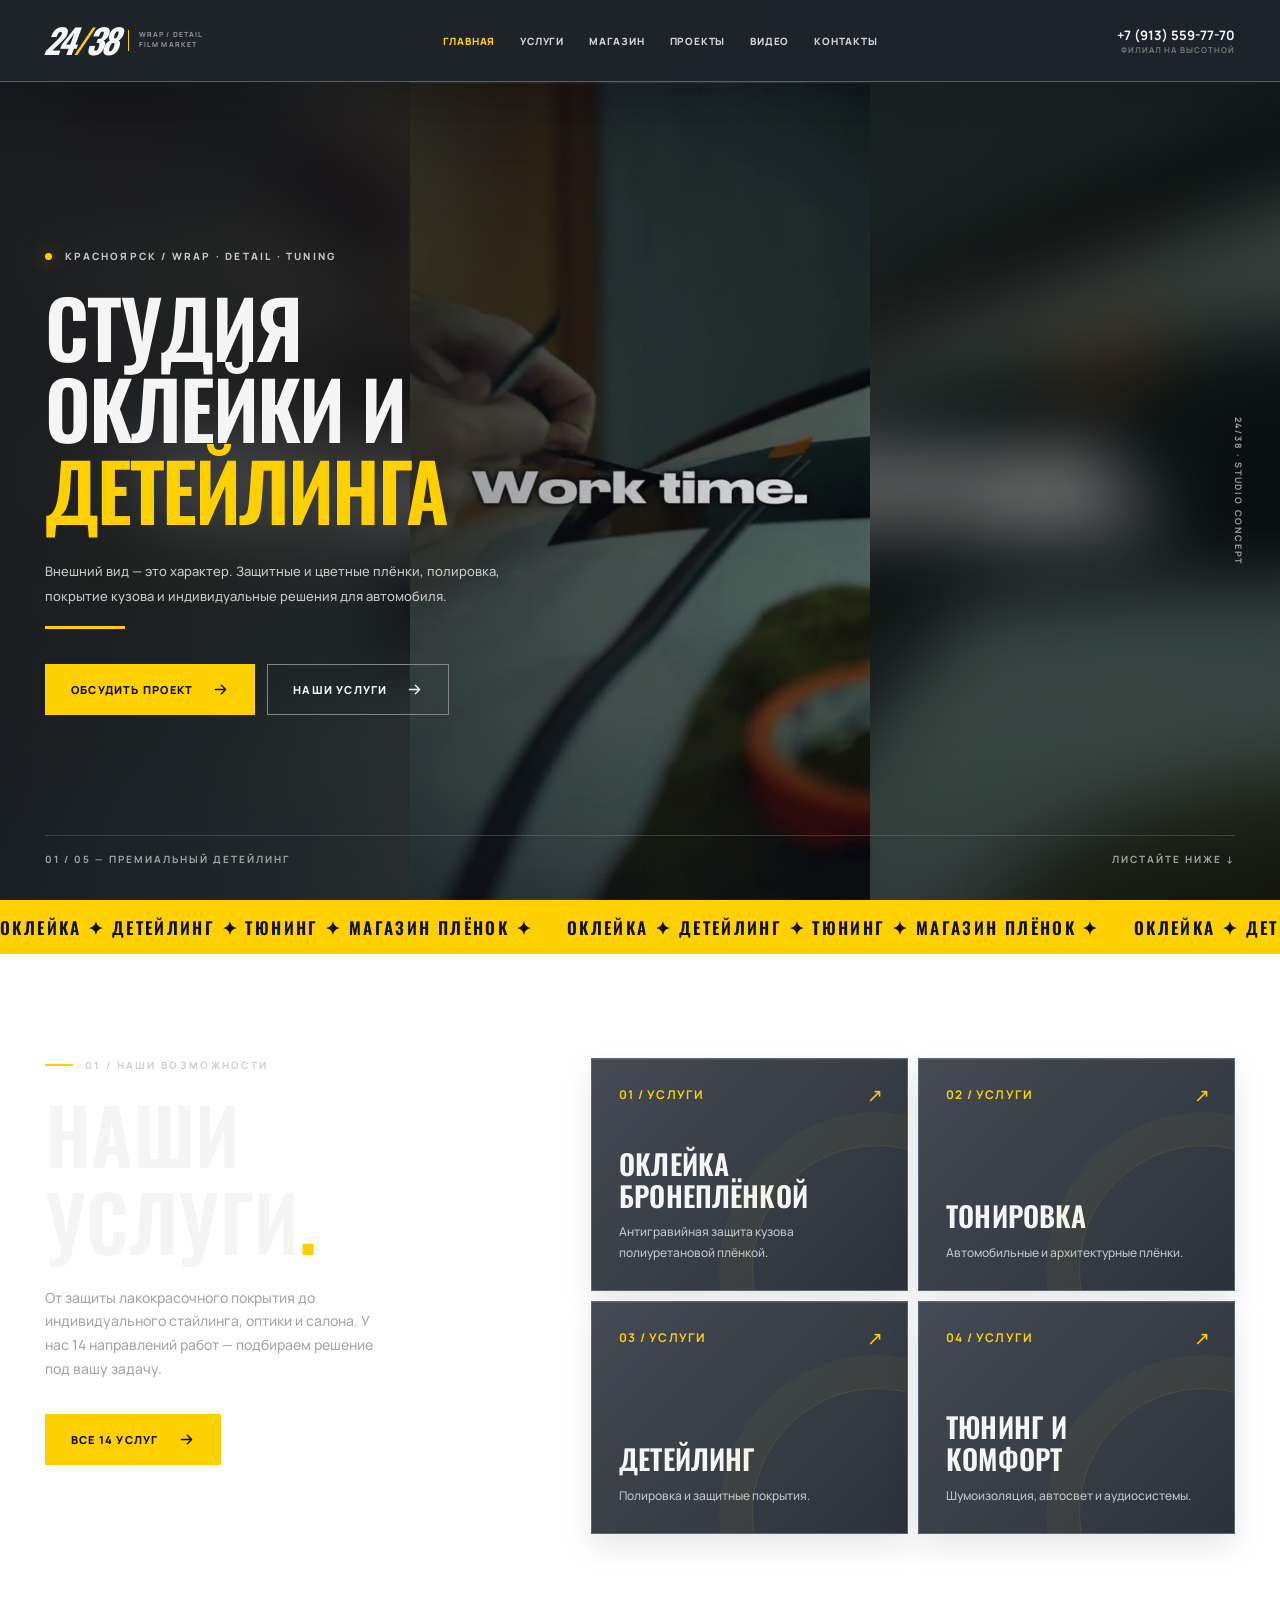
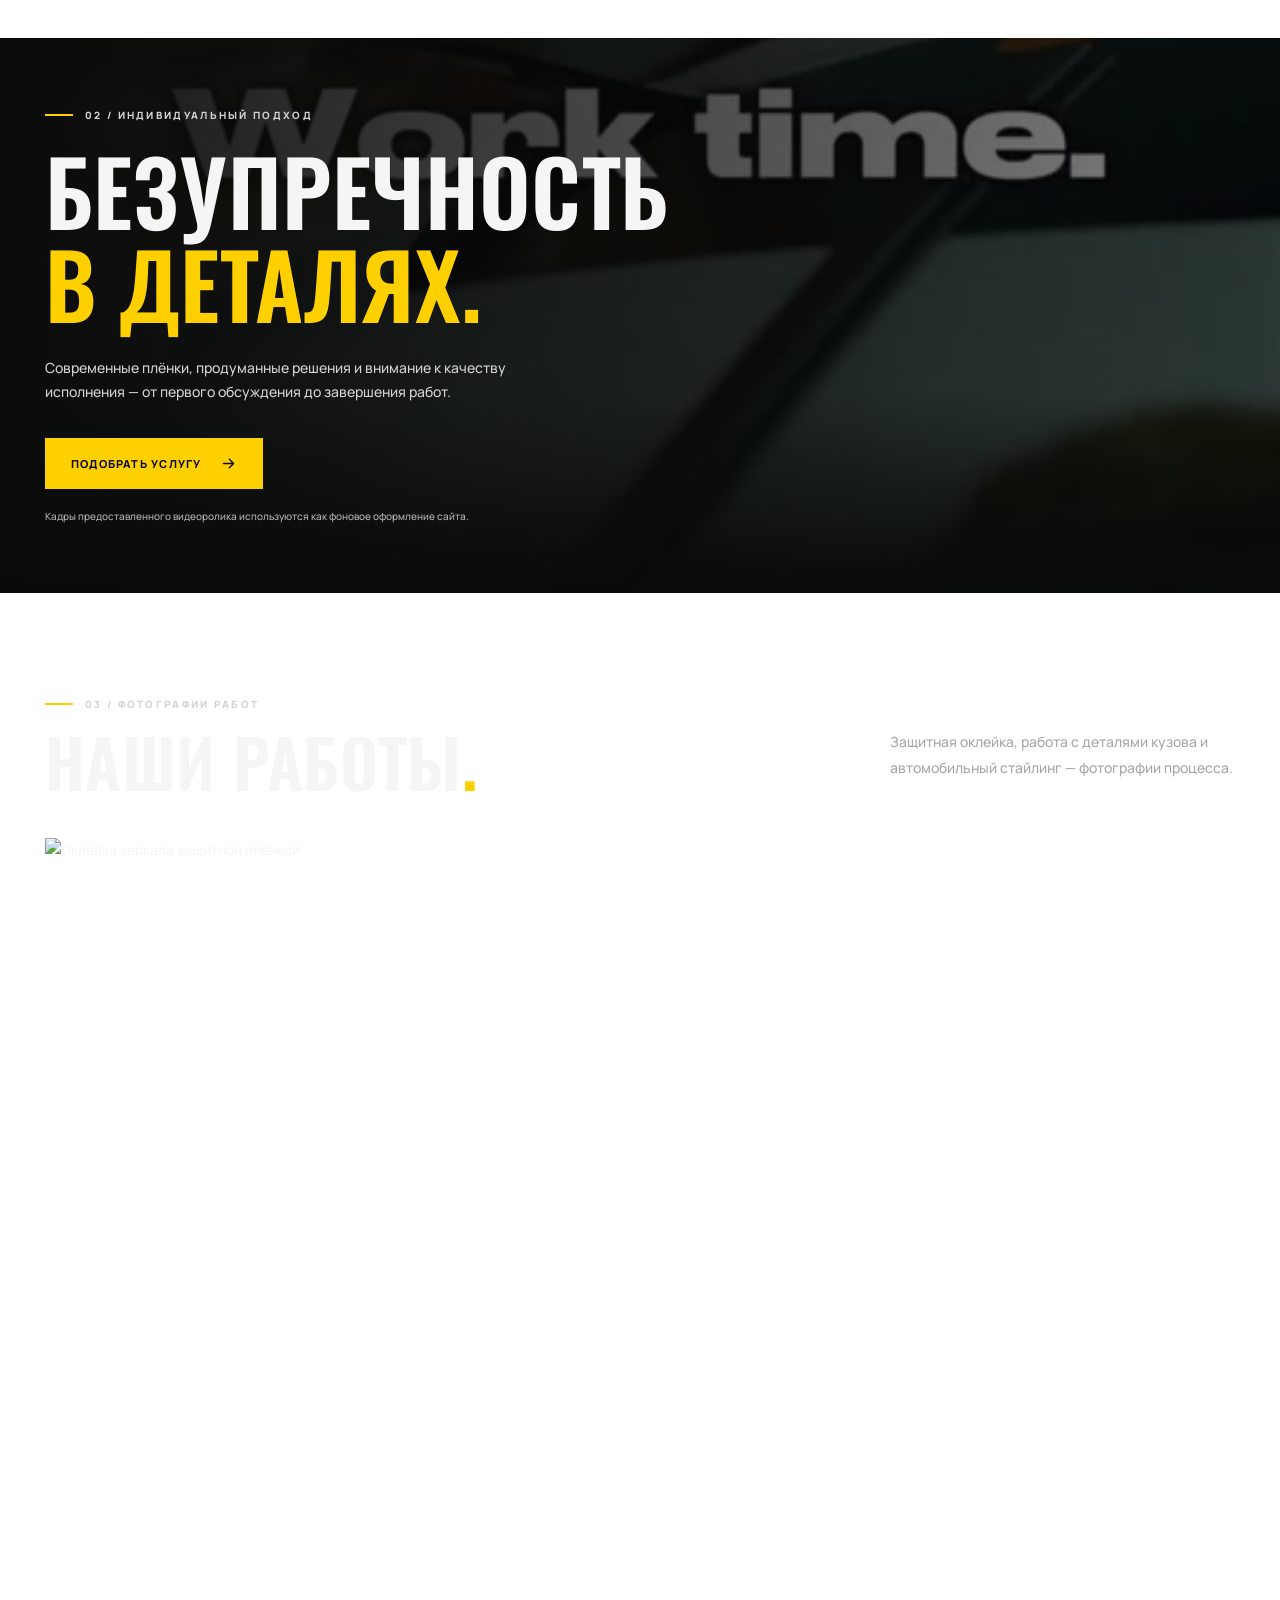
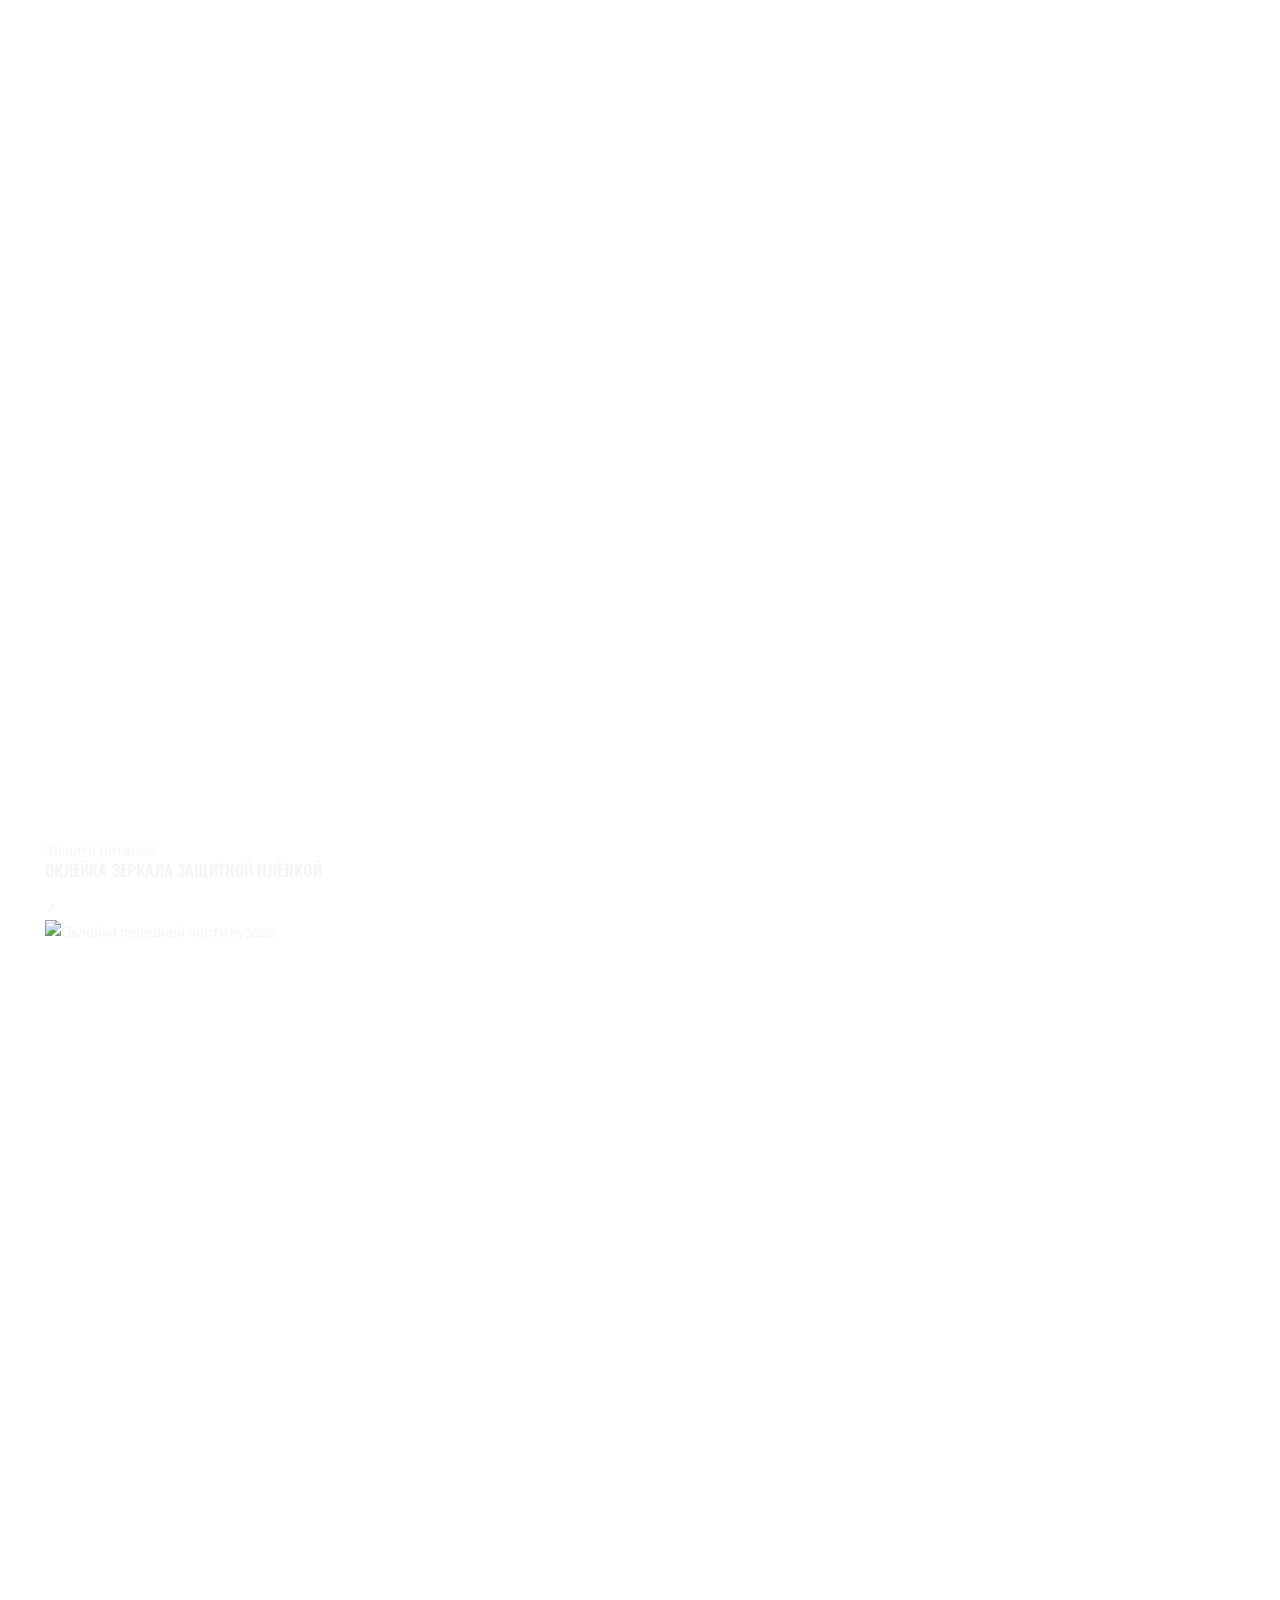
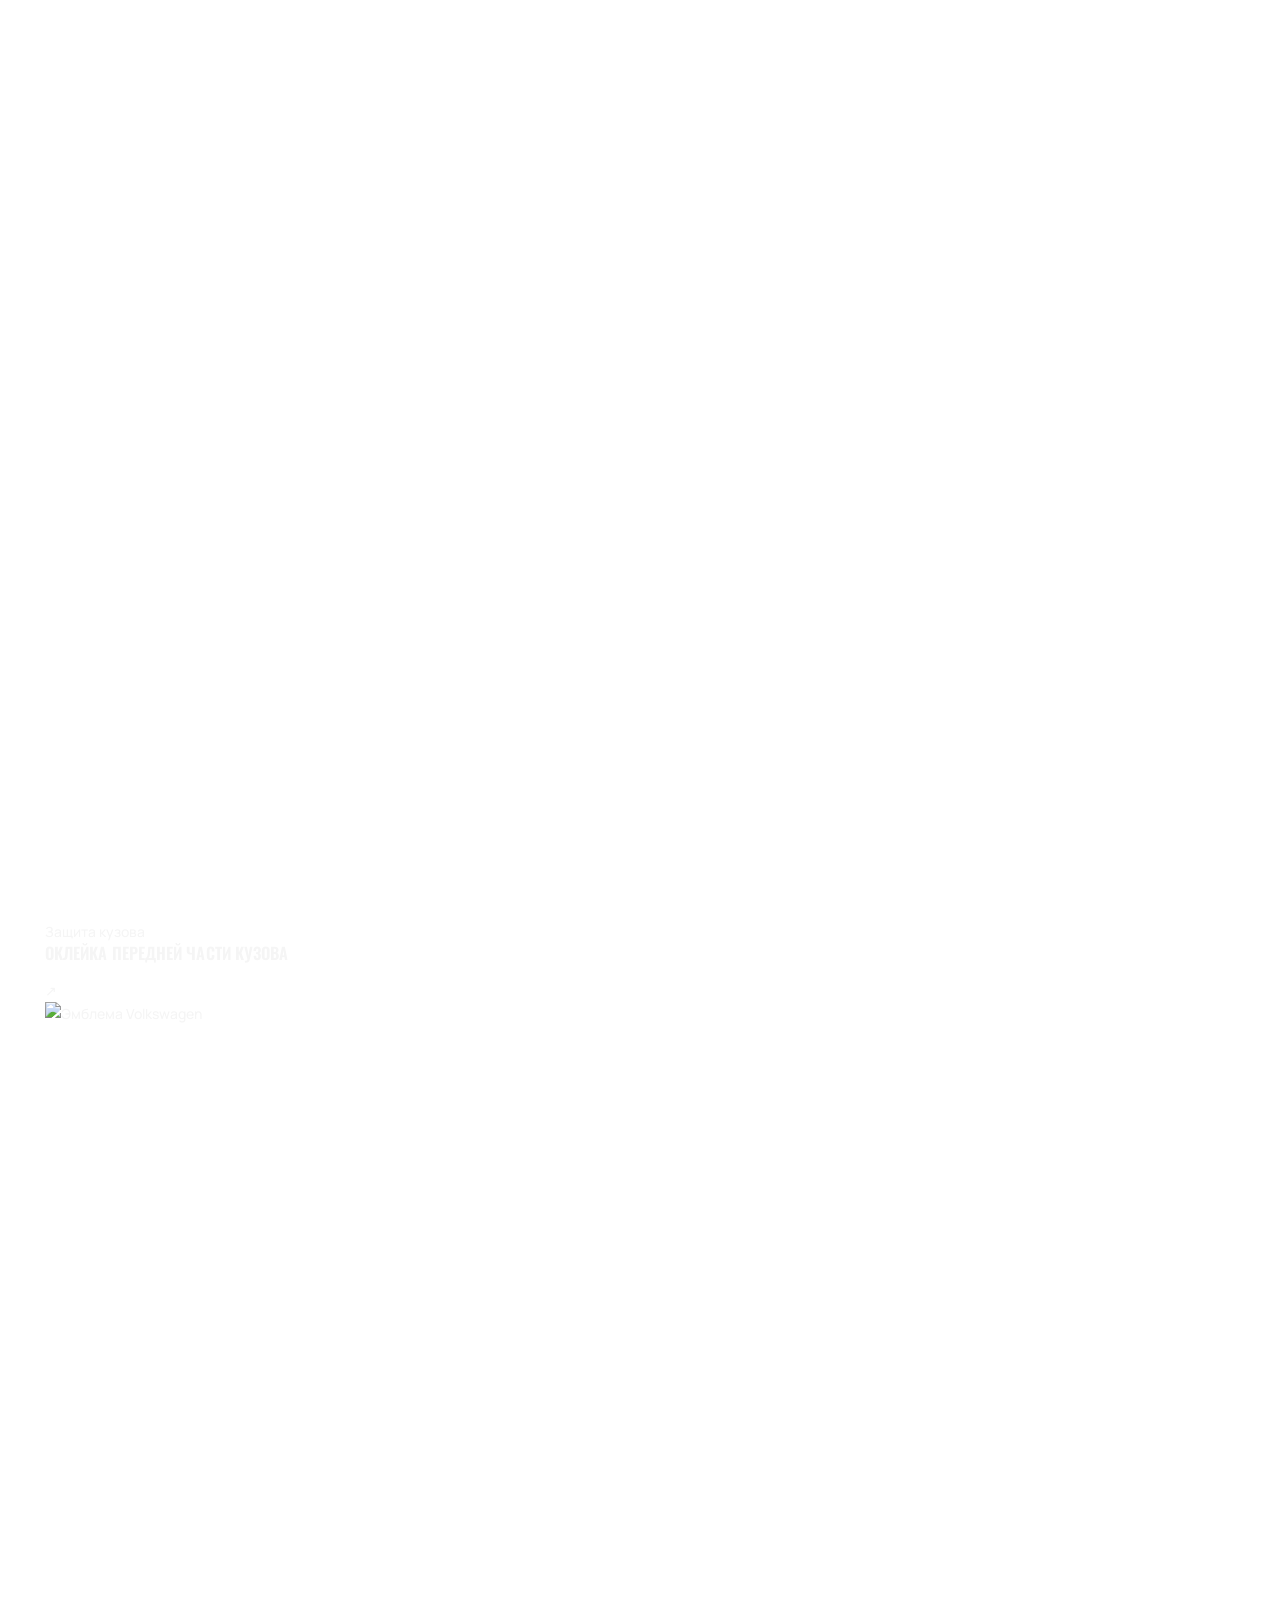
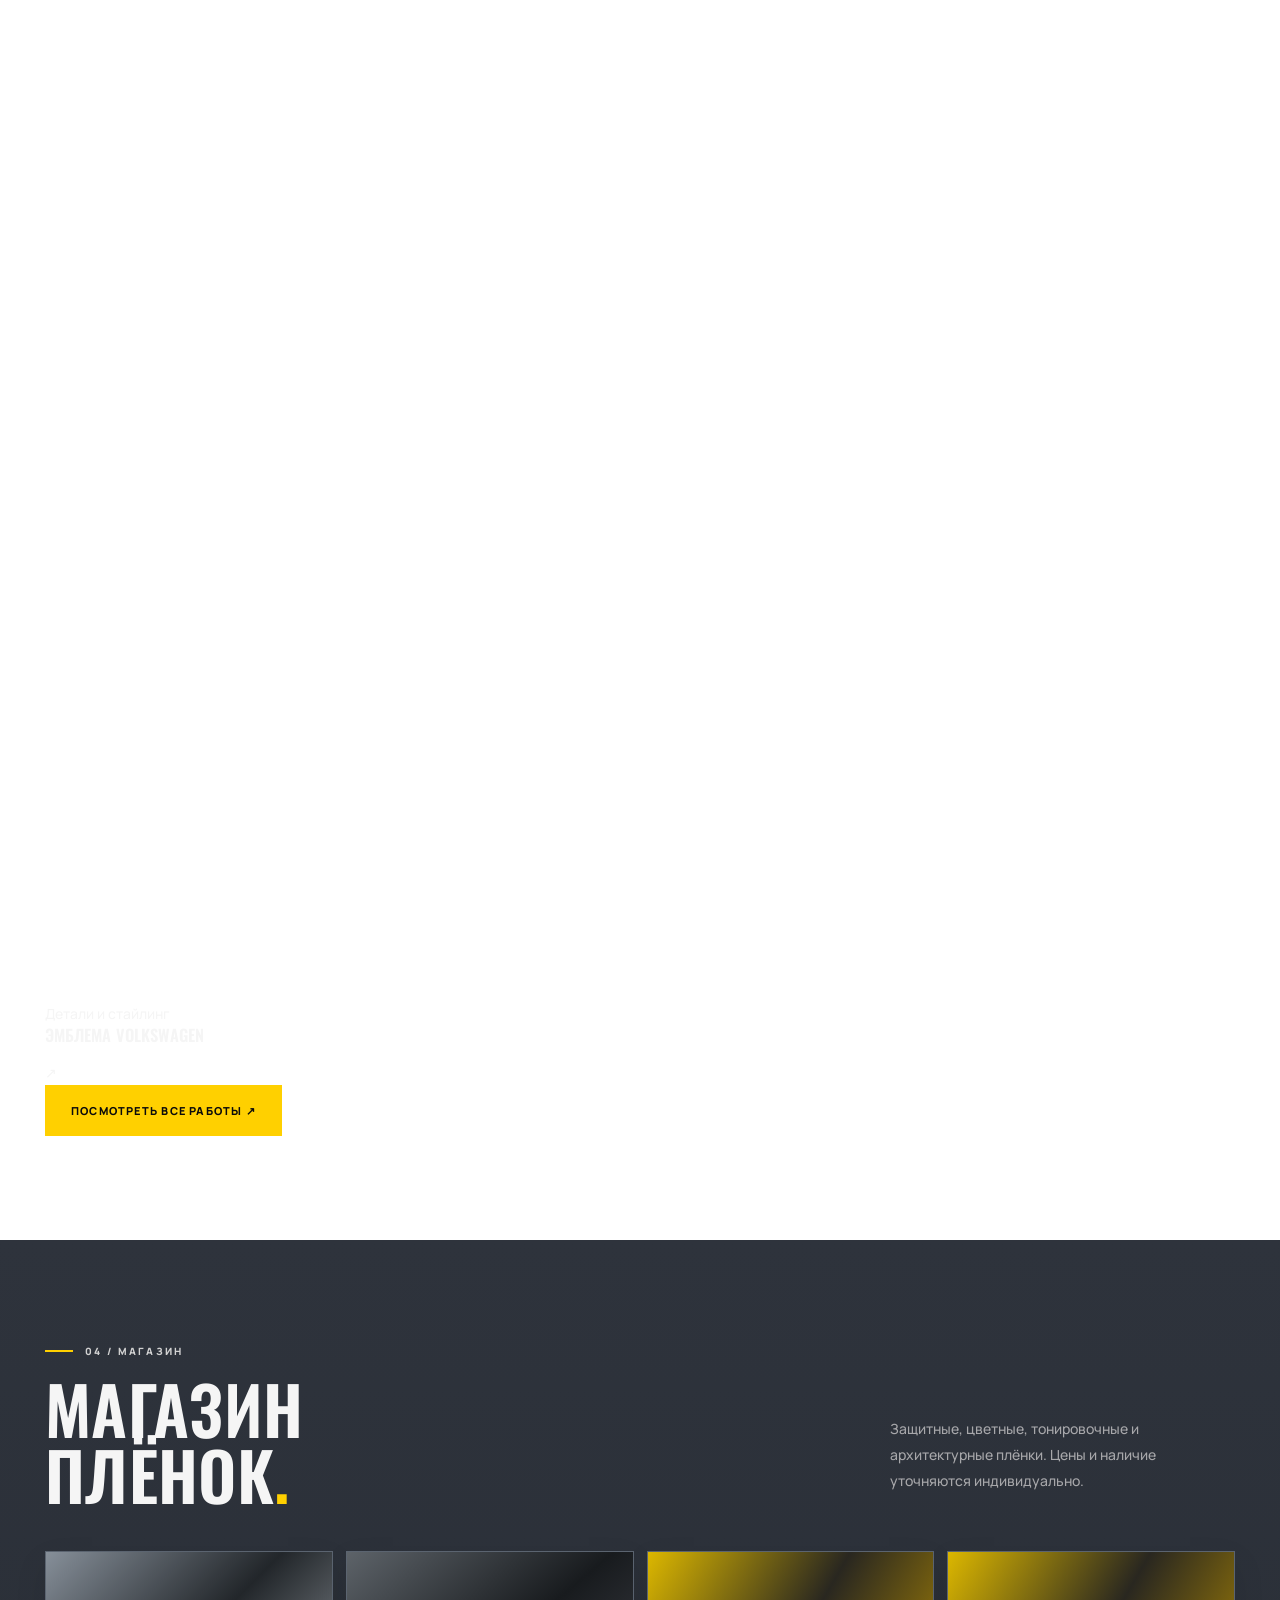
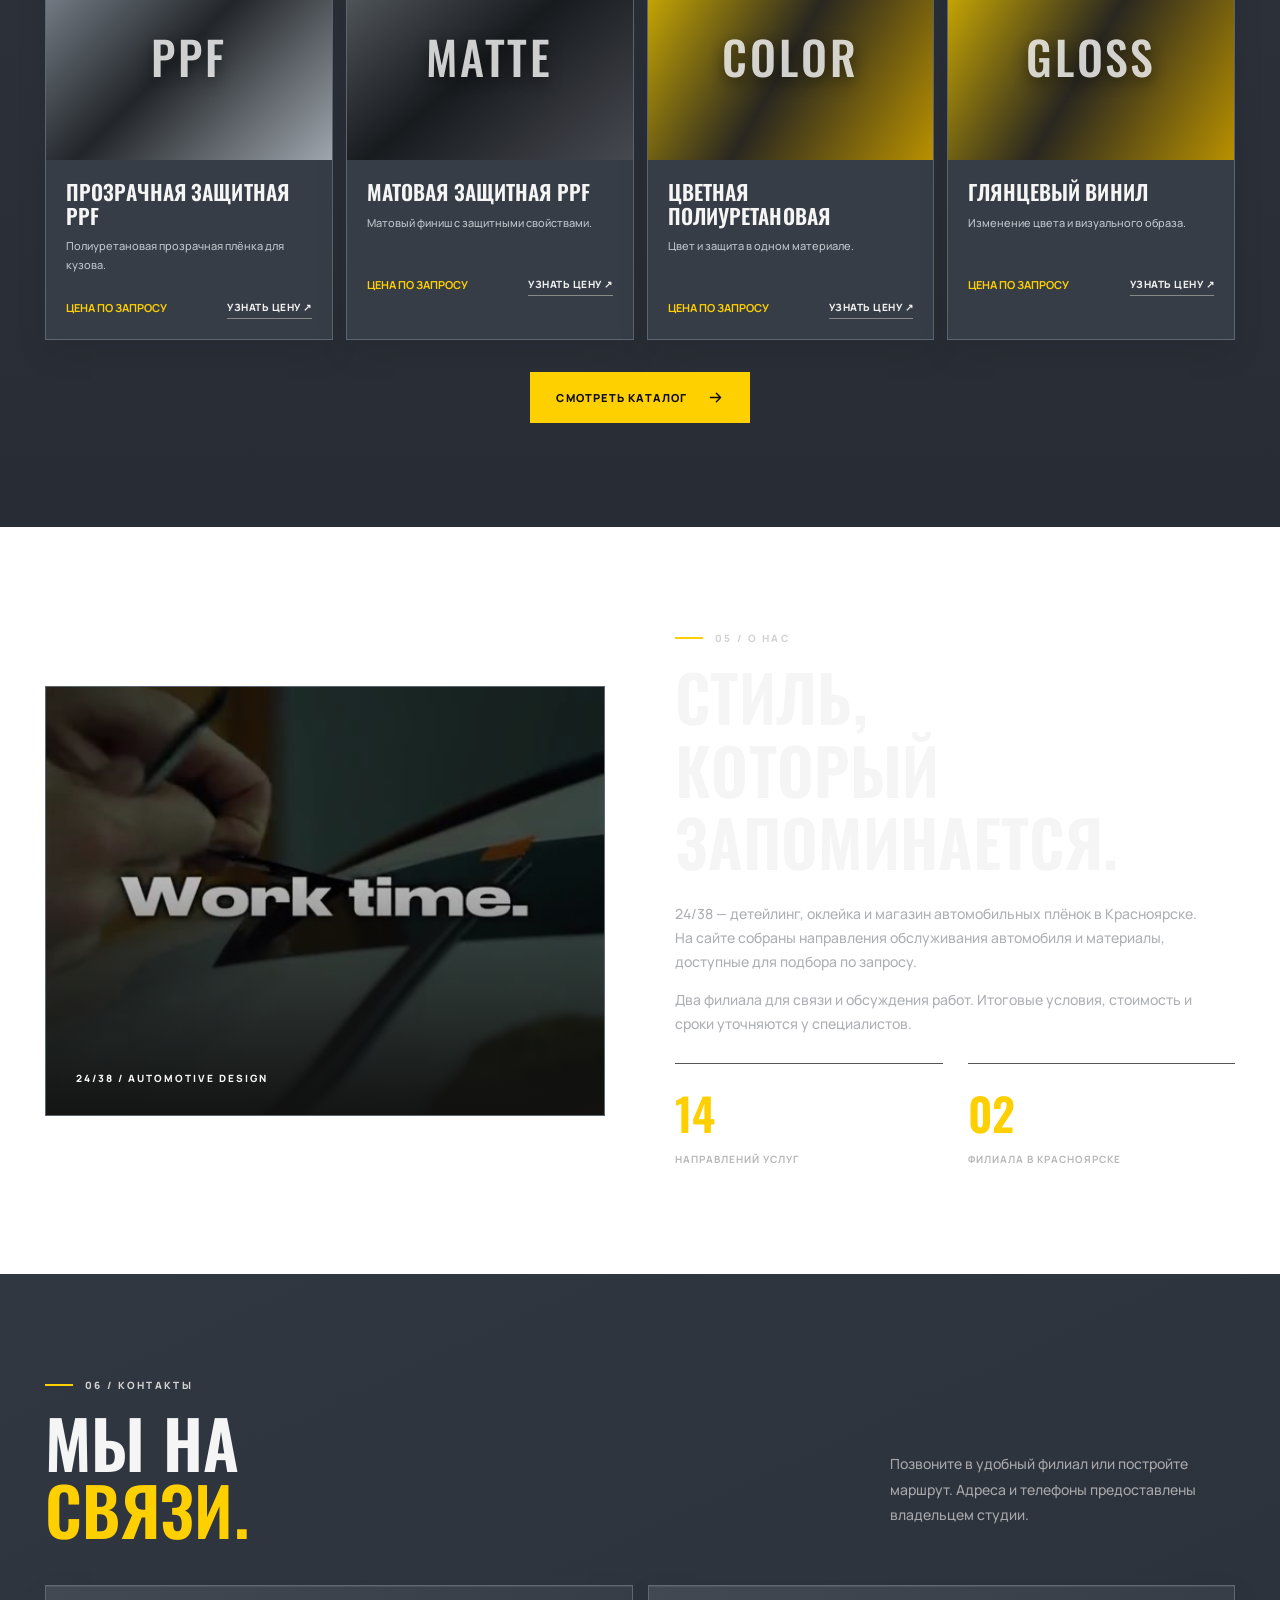
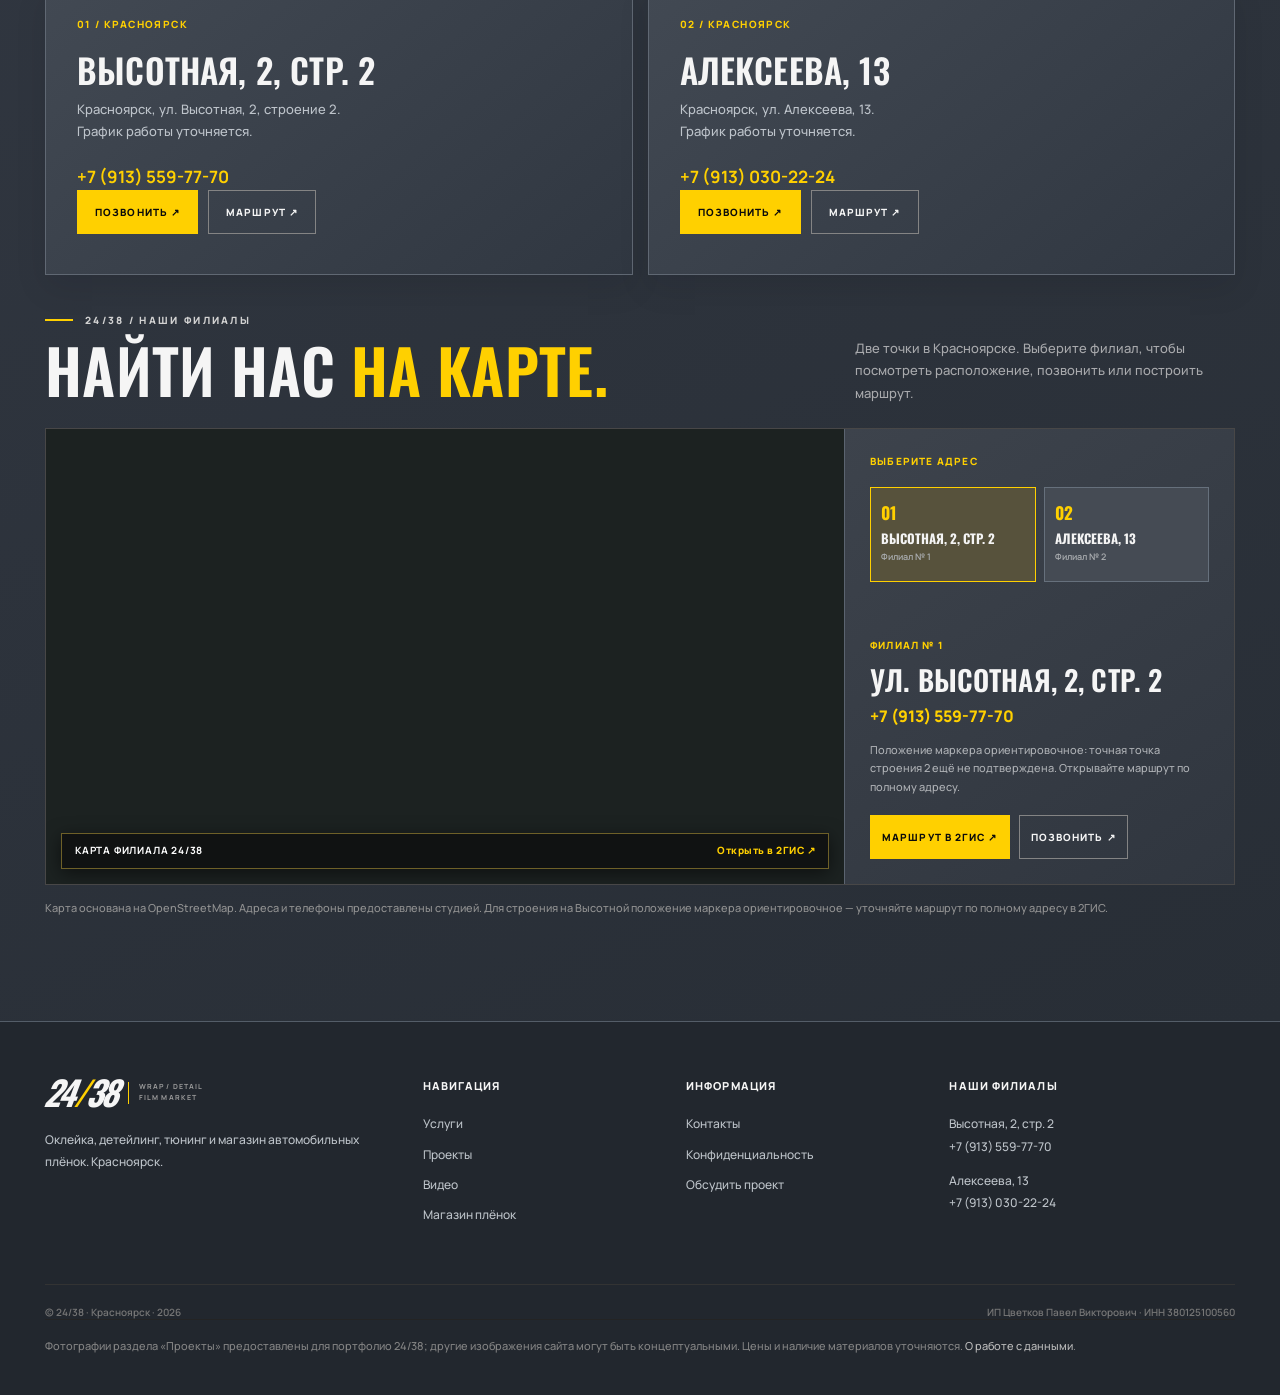
==== commit fa338226: "homepage: showcase three real work photographs in portfolio section" ====
--- a/index.html
+++ b/index.html
@@ -1,4 +1,4 @@
-<!doctype html><html lang="ru"><head><meta charset="UTF-8"><meta name="viewport" content="width=device-width, initial-scale=1, viewport-fit=cover"><meta name="theme-color" content="#252a32"><meta name="robots" content="noindex,nofollow"><meta name="description" content="24/38 — студия оклейки и детейлинга, Красноярск. Защитные плёнки, тонировка, полировка, магазин плёнок и два филиала."><title>Студия оклейки и детейлинга | 24/38 · Красноярск</title><link rel="icon" href="assets/favicon.svg" type="image/svg+xml"><link rel="stylesheet" href="assets/site.css?v=graphite1"><link rel="preload" as="image" href="assets/studio-worktime-poster.jpg"></head><body><header class="header"><div class="wrap header-inner"><a class="logo" href="index.html" aria-label="24/38 — главная"><span class="logo-mark">24<b>/</b>38</span><span class="logo-label">WRAP / DETAIL<br>FILM MARKET</span></a><nav class="nav" id="primary-nav" aria-label="Навигация сайта"><a href="index.html" class="active">Главная</a><a href="services.html" class="">Услуги</a><a href="shop.html" class="">Магазин</a><a href="projects.html" class="">Проекты</a><a href="video.html" class="">Видео</a><a href="contacts.html" class="">Контакты</a></nav><div class="head-contact"><a class="head-number" href="tel:+79135597770">+7 (913) 559-77-70<small>Филиал на Высотной</small></a><button class="menu-toggle" type="button" aria-label="Открыть меню" aria-controls="primary-nav" aria-expanded="false"><svg viewBox="0 0 24 24" fill="none" stroke="currentColor" stroke-width="1.7" stroke-linecap="round"><path d="M3 6h18M3 12h18M3 18h18"/></svg></button></div></div></header><main><section class="hero" id="top"><div class="hero-photo hero-video-layer" aria-hidden="true"><video id="hero-background-video" class="hero-video" autoplay muted loop playsinline webkit-playsinline preload="auto" poster="assets/studio-worktime-poster.jpg" width="720" height="1280"><source src="assets/studio-worktime.mp4?v=ios5" type="video/mp4"></video></div><div class="hero-rails" aria-hidden="true"></div><div class="wrap hero-inner"><div class="hero-copy"><div class="hero-hint"><i></i> КРАСНОЯРСК / WRAP · DETAIL · TUNING</div><h1>СТУДИЯ<br>ОКЛЕЙКИ И<br><strong>ДЕТЕЙЛИНГА</strong></h1><p>Внешний вид — это характер. Защитные и цветные плёнки, полировка, покрытие кузова и индивидуальные решения для автомобиля.</p><div class="hero-line"></div><div class="hero-buttons"><a class="btn btn-primary" href="#contact" data-contact="Оклейка и детейлинг">ОБСУДИТЬ ПРОЕКТ <svg viewBox="0 0 20 20" fill="none" stroke="currentColor" stroke-width="1.6" stroke-linecap="round" stroke-linejoin="round"><path d="M4 10h12m-5-5 5 5-5 5"/></svg></a><a class="btn btn-outline" href="services.html">НАШИ УСЛУГИ <svg viewBox="0 0 20 20" fill="none" stroke="currentColor" stroke-width="1.6" stroke-linecap="round" stroke-linejoin="round"><path d="M4 10h12m-5-5 5 5-5 5"/></svg></a></div></div><div class="hero-model">24/38 · STUDIO CONCEPT</div><div class="hero-counter"><span>01 / 05 — ПРЕМИАЛЬНЫЙ ДЕТЕЙЛИНГ</span><a href="#services">ЛИСТАЙТЕ НИЖЕ ↓</a></div></div></section><div class="ribbon" aria-hidden="true"><div class="ribbon-track"><span>ОКЛЕЙКА <b>✦</b> ДЕТЕЙЛИНГ <b>✦</b> ТЮНИНГ <b>✦</b> МАГАЗИН ПЛЁНОК <b>✦</b></span><span>ОКЛЕЙКА <b>✦</b> ДЕТЕЙЛИНГ <b>✦</b> ТЮНИНГ <b>✦</b> МАГАЗИН ПЛЁНОК <b>✦</b></span><span>ОКЛЕЙКА <b>✦</b> ДЕТЕЙЛИНГ <b>✦</b> ТЮНИНГ <b>✦</b> МАГАЗИН ПЛЁНОК <b>✦</b></span><span>ОКЛЕЙКА <b>✦</b> ДЕТЕЙЛИНГ <b>✦</b> ТЮНИНГ <b>✦</b> МАГАЗИН ПЛЁНОК <b>✦</b></span></div></div><section class="section" id="services"><div class="wrap services-intro"><div class="services-lead"><div class="eyebrow">01 / НАШИ ВОЗМОЖНОСТИ</div><h2>НАШИ<br>УСЛУГИ<span class="accent">.</span></h2><p>От защиты лакокрасочного покрытия до индивидуального стайлинга, оптики и салона. У нас 14 направлений работ — подбираем решение под вашу задачу.</p><a class="btn btn-primary" href="services.html">ВСЕ 14 УСЛУГ<svg viewBox="0 0 20 20" fill="none" stroke="currentColor" stroke-width="1.6" stroke-linecap="round" stroke-linejoin="round"><path d="M4 10h12m-5-5 5 5-5 5"/></svg></a></div><div class="service-tiles"><a class="tile" href="services.html#bron-wrap"><span class="tile-no">01 / УСЛУГИ</span><span class="tile-arrow">↗</span><div><h3>ОКЛЕЙКА БРОНЕПЛЁНКОЙ</h3><p>Антигравийная защита кузова полиуретановой плёнкой.</p></div></a><a class="tile" href="services.html"><span class="tile-no">02 / УСЛУГИ</span><span class="tile-arrow">↗</span><div><h3>ТОНИРОВКА</h3><p>Автомобильные и архитектурные плёнки.</p></div></a><a class="tile" href="services.html"><span class="tile-no">03 / УСЛУГИ</span><span class="tile-arrow">↗</span><div><h3>ДЕТЕЙЛИНГ</h3><p>Полировка и защитные покрытия.</p></div></a><a class="tile" href="services.html"><span class="tile-no">04 / УСЛУГИ</span><span class="tile-arrow">↗</span><div><h3>ТЮНИНГ И КОМФОРТ</h3><p>Шумоизоляция, автосвет и аудиосистемы.</p></div></a></div></div></section><section class="wide-panel"><img src="assets/studio-worktime-poster.jpg" width="720" height="1280" loading="lazy" alt="Кадр из ролика о детейлинге автомобиля"><div class="wrap"><div class="eyebrow">02 / ИНДИВИДУАЛЬНЫЙ ПОДХОД</div><h2>БЕЗУПРЕЧНОСТЬ<br><em>В ДЕТАЛЯХ.</em></h2><p>Современные плёнки, продуманные решения и внимание к качеству исполнения — от первого обсуждения до завершения работ.</p><a class="btn btn-primary" href="services.html">ПОДОБРАТЬ УСЛУГУ<svg viewBox="0 0 20 20" fill="none" stroke="currentColor" stroke-width="1.6" stroke-linecap="round" stroke-linejoin="round"><path d="M4 10h12m-5-5 5 5-5 5"/></svg></a><span class="concept-note">Кадры предоставленного видеоролика используются как фоновое оформление сайта.</span></div></section><section class="section"><div class="wrap"><div class="section-heading"><div><div class="eyebrow">03 / ПОРТФОЛИО</div><h2>НАПРАВЛЕНИЯ<br>ПРОЕКТОВ<span class="accent">.</span></h2></div><p>Здесь будут опубликованы фотографии реальных автомобилей после согласования. Пока показываем направления работы без вымышленных кейсов.</p></div><div class="projects-grid"><article class="project"><span class="project-label">PPF / НАПРАВЛЕНИЕ</span><span class="project-letter" aria-hidden="true">PPF</span><div><h3>ЗАЩИТНАЯ ПЛЁНКА</h3><p>Визуальная концепция. Фотографии реальных работ появятся после согласования.</p></div><span class="project-arrow" aria-hidden="true">↗</span></article><article class="project"><span class="project-label">VINYL / НАПРАВЛЕНИЕ</span><span class="project-letter" aria-hidden="true">WRAP</span><div><h3>СМЕНА ЦВЕТА</h3><p>Визуальная концепция. Фотографии реальных работ появятся после согласования.</p></div><span class="project-arrow" aria-hidden="true">↗</span></article><article class="project"><span class="project-label">DETAIL / НАПРАВЛЕНИЕ</span><span class="project-letter" aria-hidden="true">24/38</span><div><h3>ДЕТЕЙЛИНГ КУЗОВА</h3><p>Визуальная концепция. Фотографии реальных работ появятся после согласования.</p></div><span class="project-arrow" aria-hidden="true">↗</span></article></div><div style="text-align:right;margin-top:25px"><a class="link-arrow" href="projects.html">ВСЕ НАПРАВЛЕНИЯ <span>↗</span></a></div></div></section><section class="section shop-preview"><div class="wrap"><div class="section-heading"><div><div class="eyebrow">04 / МАГАЗИН</div><h2>МАГАЗИН<br>ПЛЁНОК<span class="accent">.</span></h2></div><p>Защитные, цветные, тонировочные и архитектурные плёнки. Цены и наличие уточняются индивидуально.</p></div><div class="film-grid"><article class="film" data-category="Защита" data-search="прозрачная защитная ppf полиуретановая прозрачная плёнка для кузова."><div class="film-art type-ppf"><span>PPF</span></div><div class="film-content"><h3>Прозрачная защитная PPF</h3><p>Полиуретановая прозрачная плёнка для кузова.</p><div class="film-bottom"><strong>ЦЕНА ПО ЗАПРОСУ</strong><button type="button" data-contact="Прозрачная защитная PPF">УЗНАТЬ ЦЕНУ ↗</button></div></div></article><article class="film" data-category="Защита" data-search="матовая защитная ppf матовый финиш с защитными свойствами."><div class="film-art type-matte"><span>MATTE</span></div><div class="film-content"><h3>Матовая защитная PPF</h3><p>Матовый финиш с защитными свойствами.</p><div class="film-bottom"><strong>ЦЕНА ПО ЗАПРОСУ</strong><button type="button" data-contact="Матовая защитная PPF">УЗНАТЬ ЦЕНУ ↗</button></div></div></article><article class="film" data-category="Стайлинг" data-search="цветная полиуретановая цвет и защита в одном материале."><div class="film-art type-vinyl"><span>COLOR</span></div><div class="film-content"><h3>Цветная полиуретановая</h3><p>Цвет и защита в одном материале.</p><div class="film-bottom"><strong>ЦЕНА ПО ЗАПРОСУ</strong><button type="button" data-contact="Цветная полиуретановая">УЗНАТЬ ЦЕНУ ↗</button></div></div></article><article class="film" data-category="Стайлинг" data-search="глянцевый винил изменение цвета и визуального образа."><div class="film-art type-vinyl"><span>GLOSS</span></div><div class="film-content"><h3>Глянцевый винил</h3><p>Изменение цвета и визуального образа.</p><div class="film-bottom"><strong>ЦЕНА ПО ЗАПРОСУ</strong><button type="button" data-contact="Глянцевый винил">УЗНАТЬ ЦЕНУ ↗</button></div></div></article></div><div style="text-align:center;margin-top:32px"><a class="btn btn-primary" href="shop.html">СМОТРЕТЬ КАТАЛОГ<svg viewBox="0 0 20 20" fill="none" stroke="currentColor" stroke-width="1.6" stroke-linecap="round" stroke-linejoin="round"><path d="M4 10h12m-5-5 5 5-5 5"/></svg></a></div></div></section><section class="section"><div class="wrap about-split"><div class="about-visual"><img src="assets/studio-worktime-poster.jpg" alt="Работа в детейлинг-студии: кадр из видео" loading="lazy"><small>24/38 / AUTOMOTIVE DESIGN</small></div><div class="about-copy"><div class="eyebrow">05 / О НАС</div><h2>СТИЛЬ,<br>КОТОРЫЙ<br>ЗАПОМИНАЕТСЯ.</h2><p>24/38 — детейлинг, оклейка и магазин автомобильных плёнок в Красноярске. На сайте собраны направления обслуживания автомобиля и материалы, доступные для подбора по запросу.</p><p>Два филиала для связи и обсуждения работ. Итоговые условия, стоимость и сроки уточняются у специалистов.</p><div class="numbers"><div><b>14</b><small>Направлений услуг</small></div><div><b>02</b><small>Филиала в Красноярске</small></div></div></div></div></section><section class="section contacts-area" id="contact"><div class="wrap"><div class="section-heading"><div><div class="eyebrow">06 / КОНТАКТЫ</div><h2>МЫ НА<br><span class="accent">СВЯЗИ.</span></h2></div><p>Позвоните в удобный филиал или постройте маршрут. Адреса и телефоны предоставлены владельцем студии.</p></div><div class="branch-grid" id="branches"><article class="branch"><div class="branch-no">01 / КРАСНОЯРСК</div><h3>ВЫСОТНАЯ, 2, СТР. 2</h3><p>Красноярск, ул. Высотная, 2, строение 2.<br>График работы уточняется.</p><a class="phone" href="tel:+79135597770">+7 (913) 559-77-70</a><div class="branch-actions"><a class="btn btn-primary" href="tel:+79135597770">ПОЗВОНИТЬ ↗</a><a class="btn btn-outline" href="https://2gis.ru/krasnoyarsk/search/Высотная%202%20строение%202" target="_blank" rel="noopener noreferrer">МАРШРУТ ↗</a></div></article><article class="branch"><div class="branch-no">02 / КРАСНОЯРСК</div><h3>АЛЕКСЕЕВА, 13</h3><p>Красноярск, ул. Алексеева, 13.<br>График работы уточняется.</p><a class="phone" href="tel:+79130302224">+7 (913) 030-22-24</a><div class="branch-actions"><a class="btn btn-primary" href="tel:+79130302224">ПОЗВОНИТЬ ↗</a><a class="btn btn-outline" href="https://2gis.ru/krasnoyarsk/search/Алексеева%2013" target="_blank" rel="noopener noreferrer">МАРШРУТ ↗</a></div></article></div><section class="map-showcase" aria-labelledby="branch-map-heading">
+<!doctype html><html lang="ru"><head><meta charset="UTF-8"><meta name="viewport" content="width=device-width, initial-scale=1, viewport-fit=cover"><meta name="theme-color" content="#252a32"><meta name="robots" content="noindex,nofollow"><meta name="description" content="24/38 — студия оклейки и детейлинга, Красноярск. Защитные плёнки, тонировка, полировка, магазин плёнок и два филиала."><title>Студия оклейки и детейлинга | 24/38 · Красноярск</title><link rel="icon" href="assets/favicon.svg" type="image/svg+xml"><link rel="stylesheet" href="assets/site.css?v=works1"><link rel="preload" as="image" href="assets/studio-worktime-poster.jpg"></head><body><header class="header"><div class="wrap header-inner"><a class="logo" href="index.html" aria-label="24/38 — главная"><span class="logo-mark">24<b>/</b>38</span><span class="logo-label">WRAP / DETAIL<br>FILM MARKET</span></a><nav class="nav" id="primary-nav" aria-label="Навигация сайта"><a href="index.html" class="active">Главная</a><a href="services.html" class="">Услуги</a><a href="shop.html" class="">Магазин</a><a href="projects.html" class="">Проекты</a><a href="video.html" class="">Видео</a><a href="contacts.html" class="">Контакты</a></nav><div class="head-contact"><a class="head-number" href="tel:+79135597770">+7 (913) 559-77-70<small>Филиал на Высотной</small></a><button class="menu-toggle" type="button" aria-label="Открыть меню" aria-controls="primary-nav" aria-expanded="false"><svg viewBox="0 0 24 24" fill="none" stroke="currentColor" stroke-width="1.7" stroke-linecap="round"><path d="M3 6h18M3 12h18M3 18h18"/></svg></button></div></div></header><main><section class="hero" id="top"><div class="hero-photo hero-video-layer" aria-hidden="true"><video id="hero-background-video" class="hero-video" autoplay muted loop playsinline webkit-playsinline preload="auto" poster="assets/studio-worktime-poster.jpg" width="720" height="1280"><source src="assets/studio-worktime.mp4?v=ios5" type="video/mp4"></video></div><div class="hero-rails" aria-hidden="true"></div><div class="wrap hero-inner"><div class="hero-copy"><div class="hero-hint"><i></i> КРАСНОЯРСК / WRAP · DETAIL · TUNING</div><h1>СТУДИЯ<br>ОКЛЕЙКИ И<br><strong>ДЕТЕЙЛИНГА</strong></h1><p>Внешний вид — это характер. Защитные и цветные плёнки, полировка, покрытие кузова и индивидуальные решения для автомобиля.</p><div class="hero-line"></div><div class="hero-buttons"><a class="btn btn-primary" href="#contact" data-contact="Оклейка и детейлинг">ОБСУДИТЬ ПРОЕКТ <svg viewBox="0 0 20 20" fill="none" stroke="currentColor" stroke-width="1.6" stroke-linecap="round" stroke-linejoin="round"><path d="M4 10h12m-5-5 5 5-5 5"/></svg></a><a class="btn btn-outline" href="services.html">НАШИ УСЛУГИ <svg viewBox="0 0 20 20" fill="none" stroke="currentColor" stroke-width="1.6" stroke-linecap="round" stroke-linejoin="round"><path d="M4 10h12m-5-5 5 5-5 5"/></svg></a></div></div><div class="hero-model">24/38 · STUDIO CONCEPT</div><div class="hero-counter"><span>01 / 05 — ПРЕМИАЛЬНЫЙ ДЕТЕЙЛИНГ</span><a href="#services">ЛИСТАЙТЕ НИЖЕ ↓</a></div></div></section><div class="ribbon" aria-hidden="true"><div class="ribbon-track"><span>ОКЛЕЙКА <b>✦</b> ДЕТЕЙЛИНГ <b>✦</b> ТЮНИНГ <b>✦</b> МАГАЗИН ПЛЁНОК <b>✦</b></span><span>ОКЛЕЙКА <b>✦</b> ДЕТЕЙЛИНГ <b>✦</b> ТЮНИНГ <b>✦</b> МАГАЗИН ПЛЁНОК <b>✦</b></span><span>ОКЛЕЙКА <b>✦</b> ДЕТЕЙЛИНГ <b>✦</b> ТЮНИНГ <b>✦</b> МАГАЗИН ПЛЁНОК <b>✦</b></span><span>ОКЛЕЙКА <b>✦</b> ДЕТЕЙЛИНГ <b>✦</b> ТЮНИНГ <b>✦</b> МАГАЗИН ПЛЁНОК <b>✦</b></span></div></div><section class="section" id="services"><div class="wrap services-intro"><div class="services-lead"><div class="eyebrow">01 / НАШИ ВОЗМОЖНОСТИ</div><h2>НАШИ<br>УСЛУГИ<span class="accent">.</span></h2><p>От защиты лакокрасочного покрытия до индивидуального стайлинга, оптики и салона. У нас 14 направлений работ — подбираем решение под вашу задачу.</p><a class="btn btn-primary" href="services.html">ВСЕ 14 УСЛУГ<svg viewBox="0 0 20 20" fill="none" stroke="currentColor" stroke-width="1.6" stroke-linecap="round" stroke-linejoin="round"><path d="M4 10h12m-5-5 5 5-5 5"/></svg></a></div><div class="service-tiles"><a class="tile" href="services.html#bron-wrap"><span class="tile-no">01 / УСЛУГИ</span><span class="tile-arrow">↗</span><div><h3>ОКЛЕЙКА БРОНЕПЛЁНКОЙ</h3><p>Антигравийная защита кузова полиуретановой плёнкой.</p></div></a><a class="tile" href="services.html"><span class="tile-no">02 / УСЛУГИ</span><span class="tile-arrow">↗</span><div><h3>ТОНИРОВКА</h3><p>Автомобильные и архитектурные плёнки.</p></div></a><a class="tile" href="services.html"><span class="tile-no">03 / УСЛУГИ</span><span class="tile-arrow">↗</span><div><h3>ДЕТЕЙЛИНГ</h3><p>Полировка и защитные покрытия.</p></div></a><a class="tile" href="services.html"><span class="tile-no">04 / УСЛУГИ</span><span class="tile-arrow">↗</span><div><h3>ТЮНИНГ И КОМФОРТ</h3><p>Шумоизоляция, автосвет и аудиосистемы.</p></div></a></div></div></section><section class="wide-panel"><img src="assets/studio-worktime-poster.jpg" width="720" height="1280" loading="lazy" alt="Кадр из ролика о детейлинге автомобиля"><div class="wrap"><div class="eyebrow">02 / ИНДИВИДУАЛЬНЫЙ ПОДХОД</div><h2>БЕЗУПРЕЧНОСТЬ<br><em>В ДЕТАЛЯХ.</em></h2><p>Современные плёнки, продуманные решения и внимание к качеству исполнения — от первого обсуждения до завершения работ.</p><a class="btn btn-primary" href="services.html">ПОДОБРАТЬ УСЛУГУ<svg viewBox="0 0 20 20" fill="none" stroke="currentColor" stroke-width="1.6" stroke-linecap="round" stroke-linejoin="round"><path d="M4 10h12m-5-5 5 5-5 5"/></svg></a><span class="concept-note">Кадры предоставленного видеоролика используются как фоновое оформление сайта.</span></div></section><section class="section works-home" id="real-works"><div class="wrap"><div class="section-heading"><div><div class="eyebrow">03 / ФОТОГРАФИИ РАБОТ</div><h2>НАШИ РАБОТЫ<span class="accent">.</span></h2></div><p>Защитная оклейка, работа с деталями кузова и автомобильный стайлинг — фотографии процесса.</p></div><div class="works-home-grid"><a class="works-home-card" href="projects.html#work-7"><img src="assets/works/mirror-ppf-work.webp" width="900" height="1600" loading="lazy" decoding="async" alt="Оклейка зеркала защитной плёнкой"><div class="works-home-card-body"><span>Защита деталей</span><h3>Оклейка зеркала защитной плёнкой</h3><span class="works-home-arrow" aria-hidden="true">↗</span></div></a><a class="works-home-card" href="projects.html#work-9"><img src="assets/works/front-grille-film.webp" width="900" height="1600" loading="lazy" decoding="async" alt="Оклейка передней части кузова"><div class="works-home-card-body"><span>Защита кузова</span><h3>Оклейка передней части кузова</h3><span class="works-home-arrow" aria-hidden="true">↗</span></div></a><a class="works-home-card" href="projects.html#work-3"><img src="assets/works/vw-white-emblem.webp" width="900" height="1600" loading="lazy" decoding="async" alt="Эмблема Volkswagen"><div class="works-home-card-body"><span>Детали и стайлинг</span><h3>Эмблема Volkswagen</h3><span class="works-home-arrow" aria-hidden="true">↗</span></div></a></div><div class="works-home-footer"><a class="btn btn-primary" href="projects.html">ПОСМОТРЕТЬ ВСЕ РАБОТЫ ↗</a></div></div></section><section class="section shop-preview"><div class="wrap"><div class="section-heading"><div><div class="eyebrow">04 / МАГАЗИН</div><h2>МАГАЗИН<br>ПЛЁНОК<span class="accent">.</span></h2></div><p>Защитные, цветные, тонировочные и архитектурные плёнки. Цены и наличие уточняются индивидуально.</p></div><div class="film-grid"><article class="film" data-category="Защита" data-search="прозрачная защитная ppf полиуретановая прозрачная плёнка для кузова."><div class="film-art type-ppf"><span>PPF</span></div><div class="film-content"><h3>Прозрачная защитная PPF</h3><p>Полиуретановая прозрачная плёнка для кузова.</p><div class="film-bottom"><strong>ЦЕНА ПО ЗАПРОСУ</strong><button type="button" data-contact="Прозрачная защитная PPF">УЗНАТЬ ЦЕНУ ↗</button></div></div></article><article class="film" data-category="Защита" data-search="матовая защитная ppf матовый финиш с защитными свойствами."><div class="film-art type-matte"><span>MATTE</span></div><div class="film-content"><h3>Матовая защитная PPF</h3><p>Матовый финиш с защитными свойствами.</p><div class="film-bottom"><strong>ЦЕНА ПО ЗАПРОСУ</strong><button type="button" data-contact="Матовая защитная PPF">УЗНАТЬ ЦЕНУ ↗</button></div></div></article><article class="film" data-category="Стайлинг" data-search="цветная полиуретановая цвет и защита в одном материале."><div class="film-art type-vinyl"><span>COLOR</span></div><div class="film-content"><h3>Цветная полиуретановая</h3><p>Цвет и защита в одном материале.</p><div class="film-bottom"><strong>ЦЕНА ПО ЗАПРОСУ</strong><button type="button" data-contact="Цветная полиуретановая">УЗНАТЬ ЦЕНУ ↗</button></div></div></article><article class="film" data-category="Стайлинг" data-search="глянцевый винил изменение цвета и визуального образа."><div class="film-art type-vinyl"><span>GLOSS</span></div><div class="film-content"><h3>Глянцевый винил</h3><p>Изменение цвета и визуального образа.</p><div class="film-bottom"><strong>ЦЕНА ПО ЗАПРОСУ</strong><button type="button" data-contact="Глянцевый винил">УЗНАТЬ ЦЕНУ ↗</button></div></div></article></div><div style="text-align:center;margin-top:32px"><a class="btn btn-primary" href="shop.html">СМОТРЕТЬ КАТАЛОГ<svg viewBox="0 0 20 20" fill="none" stroke="currentColor" stroke-width="1.6" stroke-linecap="round" stroke-linejoin="round"><path d="M4 10h12m-5-5 5 5-5 5"/></svg></a></div></div></section><section class="section"><div class="wrap about-split"><div class="about-visual"><img src="assets/studio-worktime-poster.jpg" alt="Работа в детейлинг-студии: кадр из видео" loading="lazy"><small>24/38 / AUTOMOTIVE DESIGN</small></div><div class="about-copy"><div class="eyebrow">05 / О НАС</div><h2>СТИЛЬ,<br>КОТОРЫЙ<br>ЗАПОМИНАЕТСЯ.</h2><p>24/38 — детейлинг, оклейка и магазин автомобильных плёнок в Красноярске. На сайте собраны направления обслуживания автомобиля и материалы, доступные для подбора по запросу.</p><p>Два филиала для связи и обсуждения работ. Итоговые условия, стоимость и сроки уточняются у специалистов.</p><div class="numbers"><div><b>14</b><small>Направлений услуг</small></div><div><b>02</b><small>Филиала в Красноярске</small></div></div></div></div></section><section class="section contacts-area" id="contact"><div class="wrap"><div class="section-heading"><div><div class="eyebrow">06 / КОНТАКТЫ</div><h2>МЫ НА<br><span class="accent">СВЯЗИ.</span></h2></div><p>Позвоните в удобный филиал или постройте маршрут. Адреса и телефоны предоставлены владельцем студии.</p></div><div class="branch-grid" id="branches"><article class="branch"><div class="branch-no">01 / КРАСНОЯРСК</div><h3>ВЫСОТНАЯ, 2, СТР. 2</h3><p>Красноярск, ул. Высотная, 2, строение 2.<br>График работы уточняется.</p><a class="phone" href="tel:+79135597770">+7 (913) 559-77-70</a><div class="branch-actions"><a class="btn btn-primary" href="tel:+79135597770">ПОЗВОНИТЬ ↗</a><a class="btn btn-outline" href="https://2gis.ru/krasnoyarsk/search/Высотная%202%20строение%202" target="_blank" rel="noopener noreferrer">МАРШРУТ ↗</a></div></article><article class="branch"><div class="branch-no">02 / КРАСНОЯРСК</div><h3>АЛЕКСЕЕВА, 13</h3><p>Красноярск, ул. Алексеева, 13.<br>График работы уточняется.</p><a class="phone" href="tel:+79130302224">+7 (913) 030-22-24</a><div class="branch-actions"><a class="btn btn-primary" href="tel:+79130302224">ПОЗВОНИТЬ ↗</a><a class="btn btn-outline" href="https://2gis.ru/krasnoyarsk/search/Алексеева%2013" target="_blank" rel="noopener noreferrer">МАРШРУТ ↗</a></div></article></div><section class="map-showcase" aria-labelledby="branch-map-heading">
   <div class="map-intro">
     <div><div class="eyebrow">24/38 / НАШИ ФИЛИАЛЫ</div><h2 id="branch-map-heading">НАЙТИ НАС <span class="accent">НА КАРТЕ.</span></h2></div>
     <p>Две точки в Красноярске. Выберите филиал, чтобы посмотреть расположение, позвонить или построить маршрут.</p>
@@ -24,4 +24,4 @@
     </div>
   </div>
   <p class="map-caption">Карта основана на OpenStreetMap. Адреса и телефоны предоставлены студией. Для строения на Высотной положение маркера ориентировочное — уточняйте маршрут по полному адресу в 2ГИС.</p>
-</section></div></section></main><footer class="footer"><div class="wrap"><div class="footer-grid"><div class="footer-col"><a class="logo" href="index.html" aria-label="24/38 — главная"><span class="logo-mark">24<b>/</b>38</span><span class="logo-label">WRAP / DETAIL<br>FILM MARKET</span></a><p>Оклейка, детейлинг, тюнинг и магазин автомобильных плёнок. Красноярск.</p></div><div class="footer-col"><h4>НАВИГАЦИЯ</h4><a href="services.html">Услуги</a><a href="projects.html">Проекты</a><a href="video.html">Видео</a><a href="shop.html">Магазин плёнок</a></div><div class="footer-col"><h4>ИНФОРМАЦИЯ</h4><a href="contacts.html">Контакты</a><a href="privacy.html">Конфиденциальность</a><a href="#" data-contact="Консультация">Обсудить проект</a></div><div class="footer-col"><h4>НАШИ ФИЛИАЛЫ</h4><p>Высотная, 2, стр. 2<br><a href="tel:+79135597770">+7 (913) 559-77-70</a></p><p>Алексеева, 13<br><a href="tel:+79130302224">+7 (913) 030-22-24</a></p></div></div><div class="footer-bottom"><span>© 24/38 · Красноярск · 2026</span><span>ИП Цветков Павел Викторович · ИНН 380125100560</span></div><div class="disclaimer">Фото автомобилей — визуальная концепция дизайна, не портфолио выполненных работ. Цены и наличие материалов уточняются. <a href="privacy.html">О работе с данными</a>.</div></div></footer><div class="modal-backdrop" id="contact-modal"><div class="modal" role="dialog" aria-modal="true" aria-labelledby="modal-title"><button class="modal-close" type="button" data-close aria-label="Закрыть">×</button><div class="eyebrow">24/38 / СВЯЗЬ</div><h2 id="modal-title">ОБСУДИМ ПРОЕКТ</h2><p>Выберите филиал для звонка. Для удобства можно подготовить и скопировать текст обращения — заявка не отправляется автоматически.</p><div class="contact-number-grid"><a href="tel:+79135597770"><small>Высотная, 2, стр. 2</small><strong>+7 (913) 559-77-70 ↗</strong></a><a href="tel:+79130302224"><small>Алексеева, 13</small><strong>+7 (913) 030-22-24 ↗</strong></a></div><label>Что вас интересует<textarea id="contact-text" placeholder="Модель автомобиля, вид работы, пожелания"></textarea></label><div class="modal-actions"><button class="btn btn-primary" id="copy-request" type="button">СКОПИРОВАТЬ ОБРАЩЕНИЕ</button><button class="btn btn-outline" data-close type="button">ЗАКРЫТЬ</button></div><div class="copy-result" role="status" id="copy-result"></div></div></div><a class="mobile-call" href="contacts.html#branches">ВЫБРАТЬ ФИЛИАЛ И ПОЗВОНИТЬ <span>↗</span></a><script src="assets/site.js?v=clean1" defer></script><script src="assets/hero-video.js?v=video4" defer></script><script src="assets/map.js?v=2" defer></script></body></html>+</section></div></section></main><footer class="footer"><div class="wrap"><div class="footer-grid"><div class="footer-col"><a class="logo" href="index.html" aria-label="24/38 — главная"><span class="logo-mark">24<b>/</b>38</span><span class="logo-label">WRAP / DETAIL<br>FILM MARKET</span></a><p>Оклейка, детейлинг, тюнинг и магазин автомобильных плёнок. Красноярск.</p></div><div class="footer-col"><h4>НАВИГАЦИЯ</h4><a href="services.html">Услуги</a><a href="projects.html">Проекты</a><a href="video.html">Видео</a><a href="shop.html">Магазин плёнок</a></div><div class="footer-col"><h4>ИНФОРМАЦИЯ</h4><a href="contacts.html">Контакты</a><a href="privacy.html">Конфиденциальность</a><a href="#" data-contact="Консультация">Обсудить проект</a></div><div class="footer-col"><h4>НАШИ ФИЛИАЛЫ</h4><p>Высотная, 2, стр. 2<br><a href="tel:+79135597770">+7 (913) 559-77-70</a></p><p>Алексеева, 13<br><a href="tel:+79130302224">+7 (913) 030-22-24</a></p></div></div><div class="footer-bottom"><span>© 24/38 · Красноярск · 2026</span><span>ИП Цветков Павел Викторович · ИНН 380125100560</span></div><div class="disclaimer">Фотографии раздела «Проекты» предоставлены для портфолио 24/38; другие изображения сайта могут быть концептуальными. Цены и наличие материалов уточняются. <a href="privacy.html">О работе с данными</a>.</div></div></footer><div class="modal-backdrop" id="contact-modal"><div class="modal" role="dialog" aria-modal="true" aria-labelledby="modal-title"><button class="modal-close" type="button" data-close aria-label="Закрыть">×</button><div class="eyebrow">24/38 / СВЯЗЬ</div><h2 id="modal-title">ОБСУДИМ ПРОЕКТ</h2><p>Выберите филиал для звонка. Для удобства можно подготовить и скопировать текст обращения — заявка не отправляется автоматически.</p><div class="contact-number-grid"><a href="tel:+79135597770"><small>Высотная, 2, стр. 2</small><strong>+7 (913) 559-77-70 ↗</strong></a><a href="tel:+79130302224"><small>Алексеева, 13</small><strong>+7 (913) 030-22-24 ↗</strong></a></div><label>Что вас интересует<textarea id="contact-text" placeholder="Модель автомобиля, вид работы, пожелания"></textarea></label><div class="modal-actions"><button class="btn btn-primary" id="copy-request" type="button">СКОПИРОВАТЬ ОБРАЩЕНИЕ</button><button class="btn btn-outline" data-close type="button">ЗАКРЫТЬ</button></div><div class="copy-result" role="status" id="copy-result"></div></div></div><a class="mobile-call" href="contacts.html#branches">ВЫБРАТЬ ФИЛИАЛ И ПОЗВОНИТЬ <span>↗</span></a><script src="assets/site.js?v=clean1" defer></script><script src="assets/hero-video.js?v=video4" defer></script><script src="assets/map.js?v=2" defer></script></body></html>
--- a/assets/site.css
+++ b/assets/site.css
@@ -173,3 +173,15 @@
 .hero{background:#242a32}
 .hero-photo.hero-video-layer::after{background:linear-gradient(90deg,rgba(21,25,31,.78),rgba(21,25,31,.47) 30%,rgba(21,25,31,.07) 70%),linear-gradient(0deg,rgba(21,25,31,.24),transparent 23%)}
 @media(max-width:600px){.hero-photo.hero-video-layer::after{background:linear-gradient(180deg,rgba(21,25,31,.73) 0%,rgba(21,25,31,.43) 24%,rgba(21,25,31,.06) 53%,rgba(21,25,31,.12) 74%,rgba(21,25,31,.65) 100%)}}
+
+
+/* Material continuity for secondary editorial surfaces. */
+.cta-panel{background:radial-gradient(circle at 88% 25%,#af9a4821,transparent 55%),linear-gradient(135deg,#444b55,#30363f)}
+.about-visual{background:#303740;border-color:#5d6571}
+.video-placeholder:nth-child(2){background:linear-gradient(140deg,#494b47,#303741)}
+.project-list .project:nth-child(4){background:linear-gradient(120deg,#414952,#2d343d)}
+.project-list .project:nth-child(5){background:linear-gradient(120deg,#464438,#303740)}
+.project-list .project:nth-child(6){background:linear-gradient(120deg,#3b444f,#2c333b)}
+.map-branch-tab:not(.active):hover{background:#4a515a}
+.header .nav.open{background:#303640}
+@media(max-width:600px){.header{background:rgba(31,35,42,.98)}}
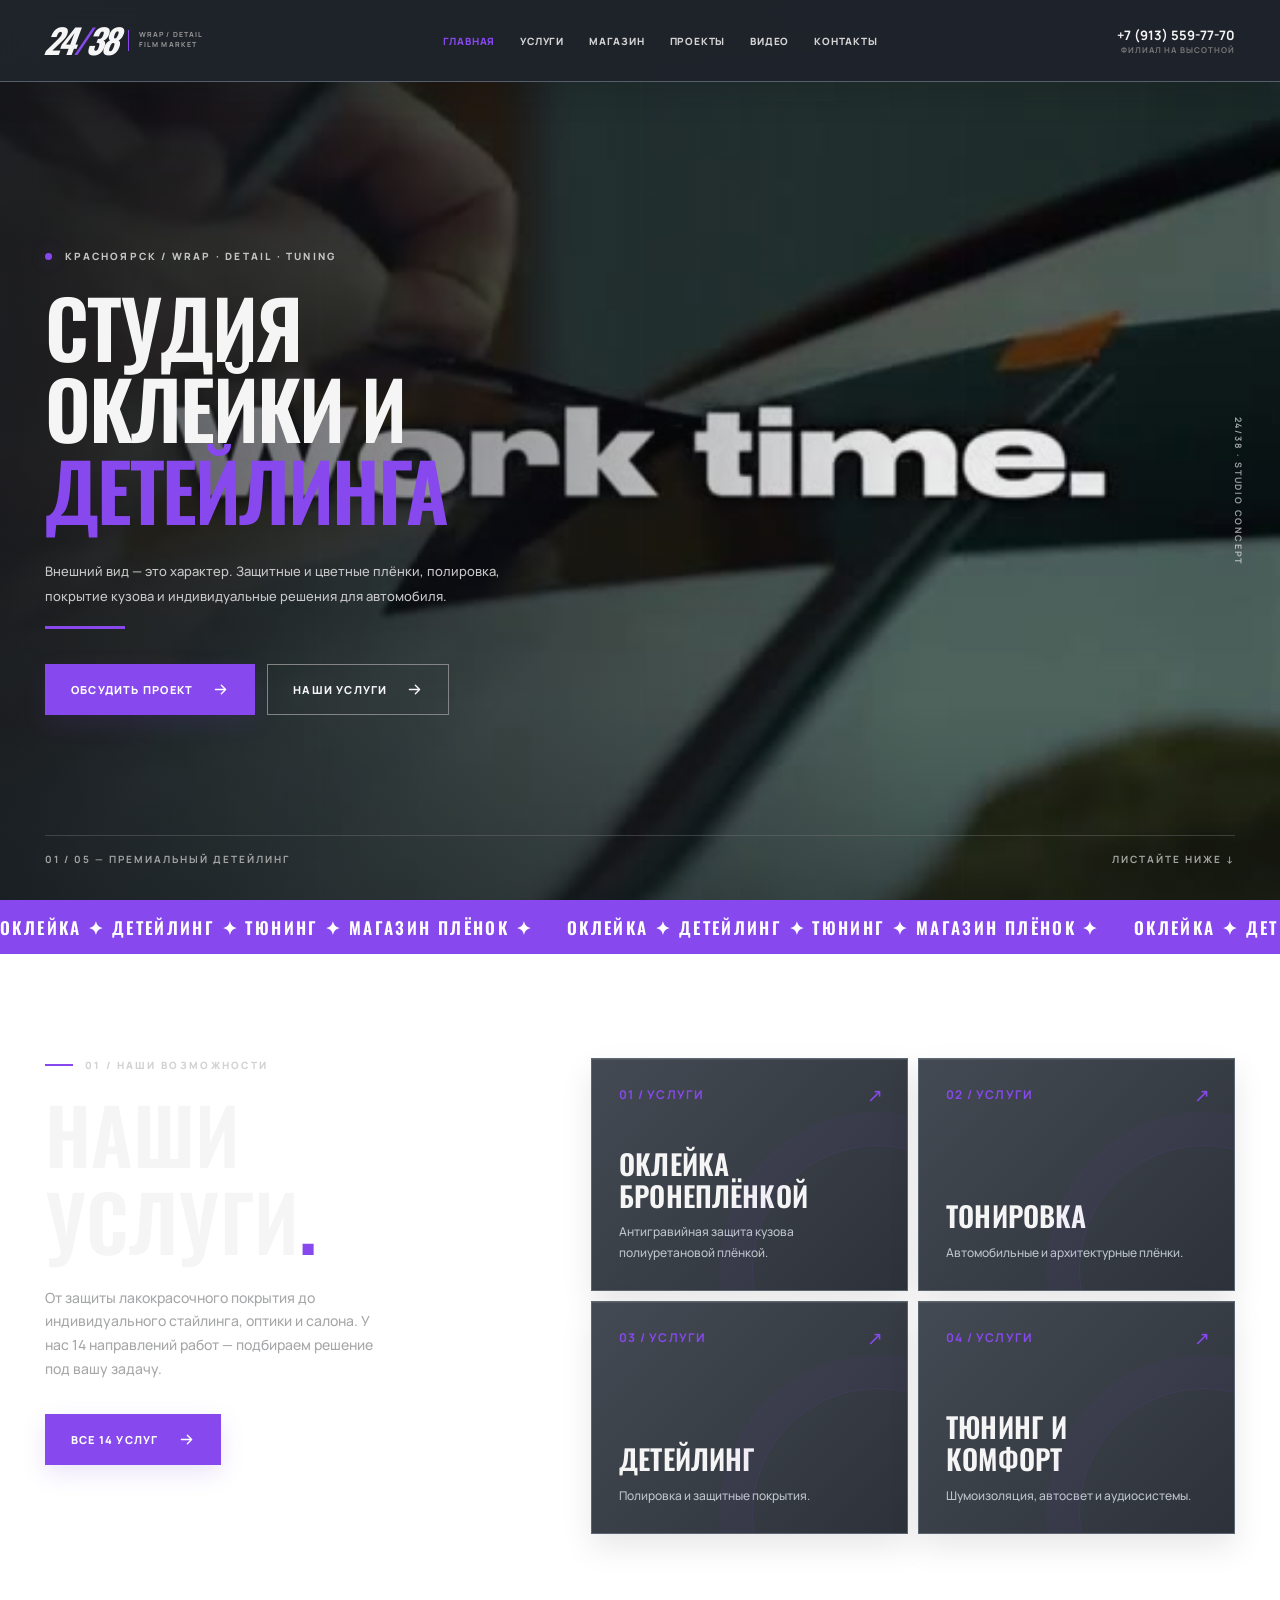
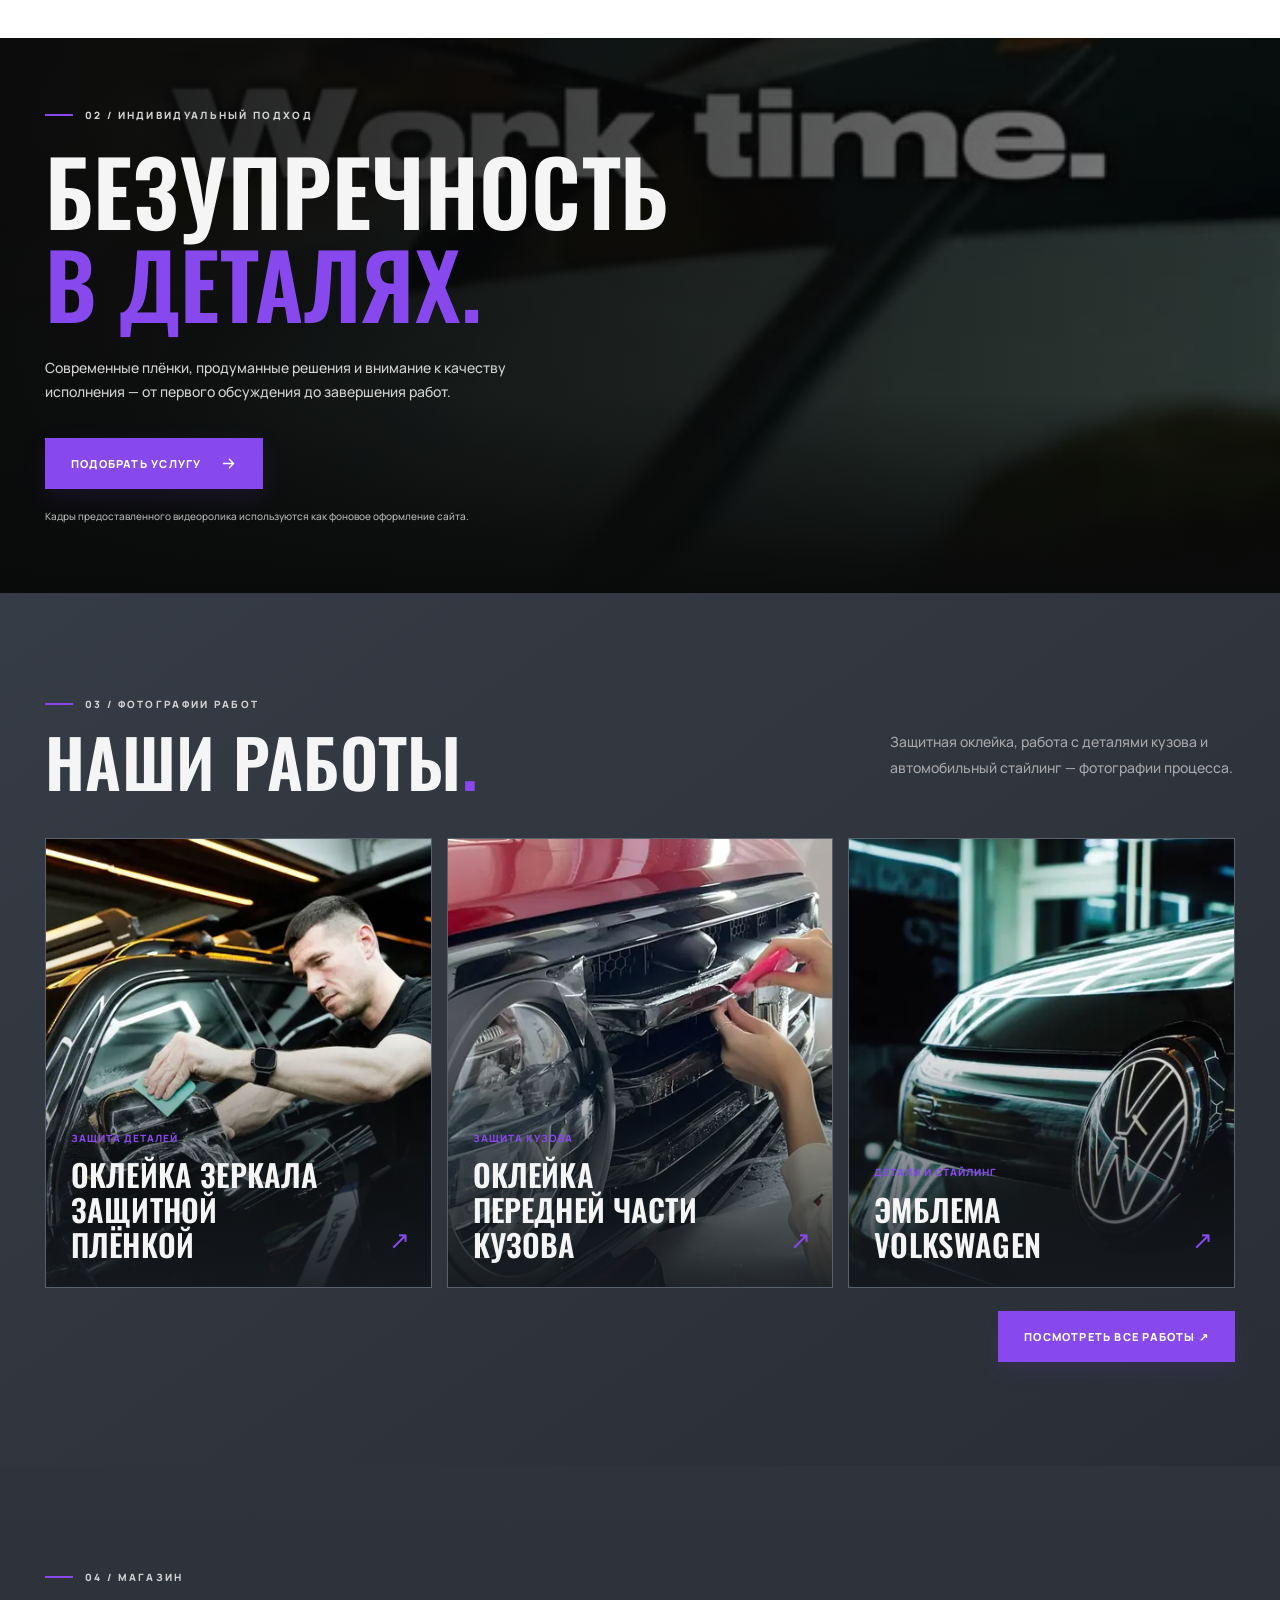
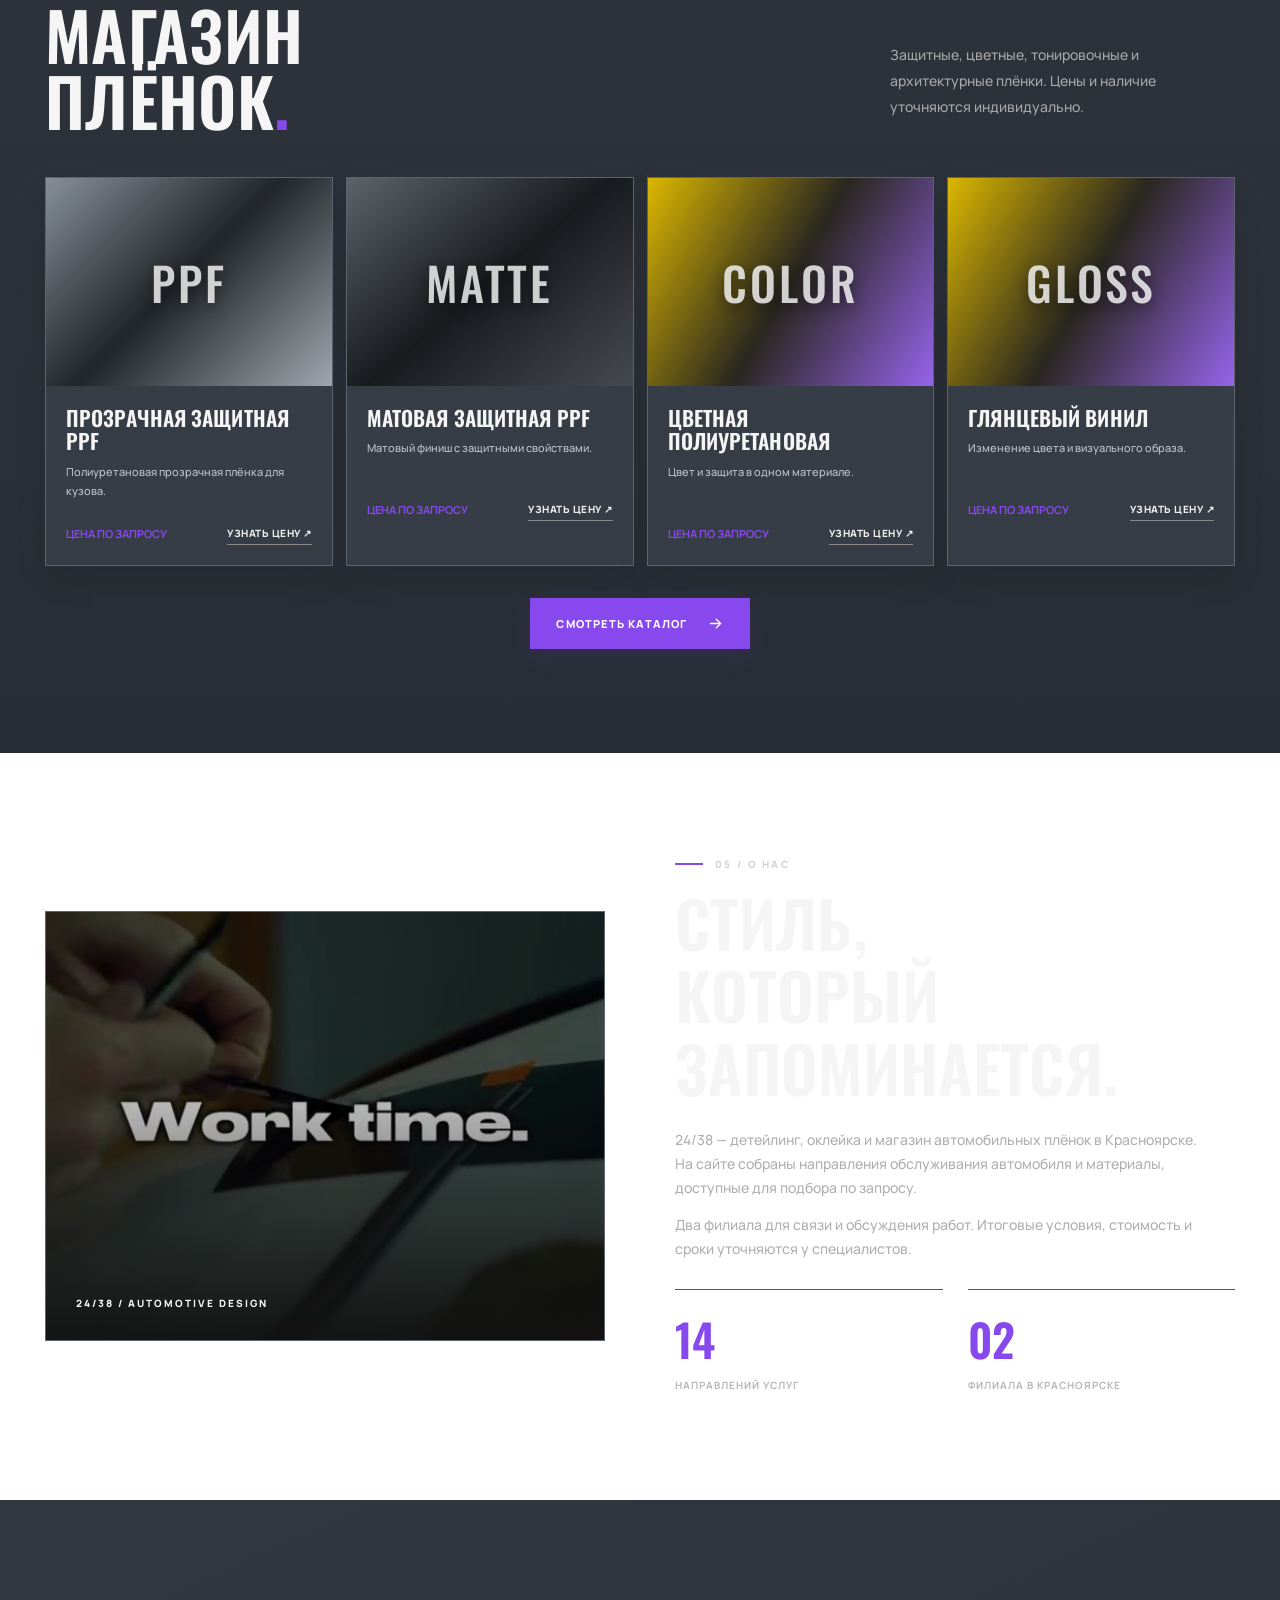
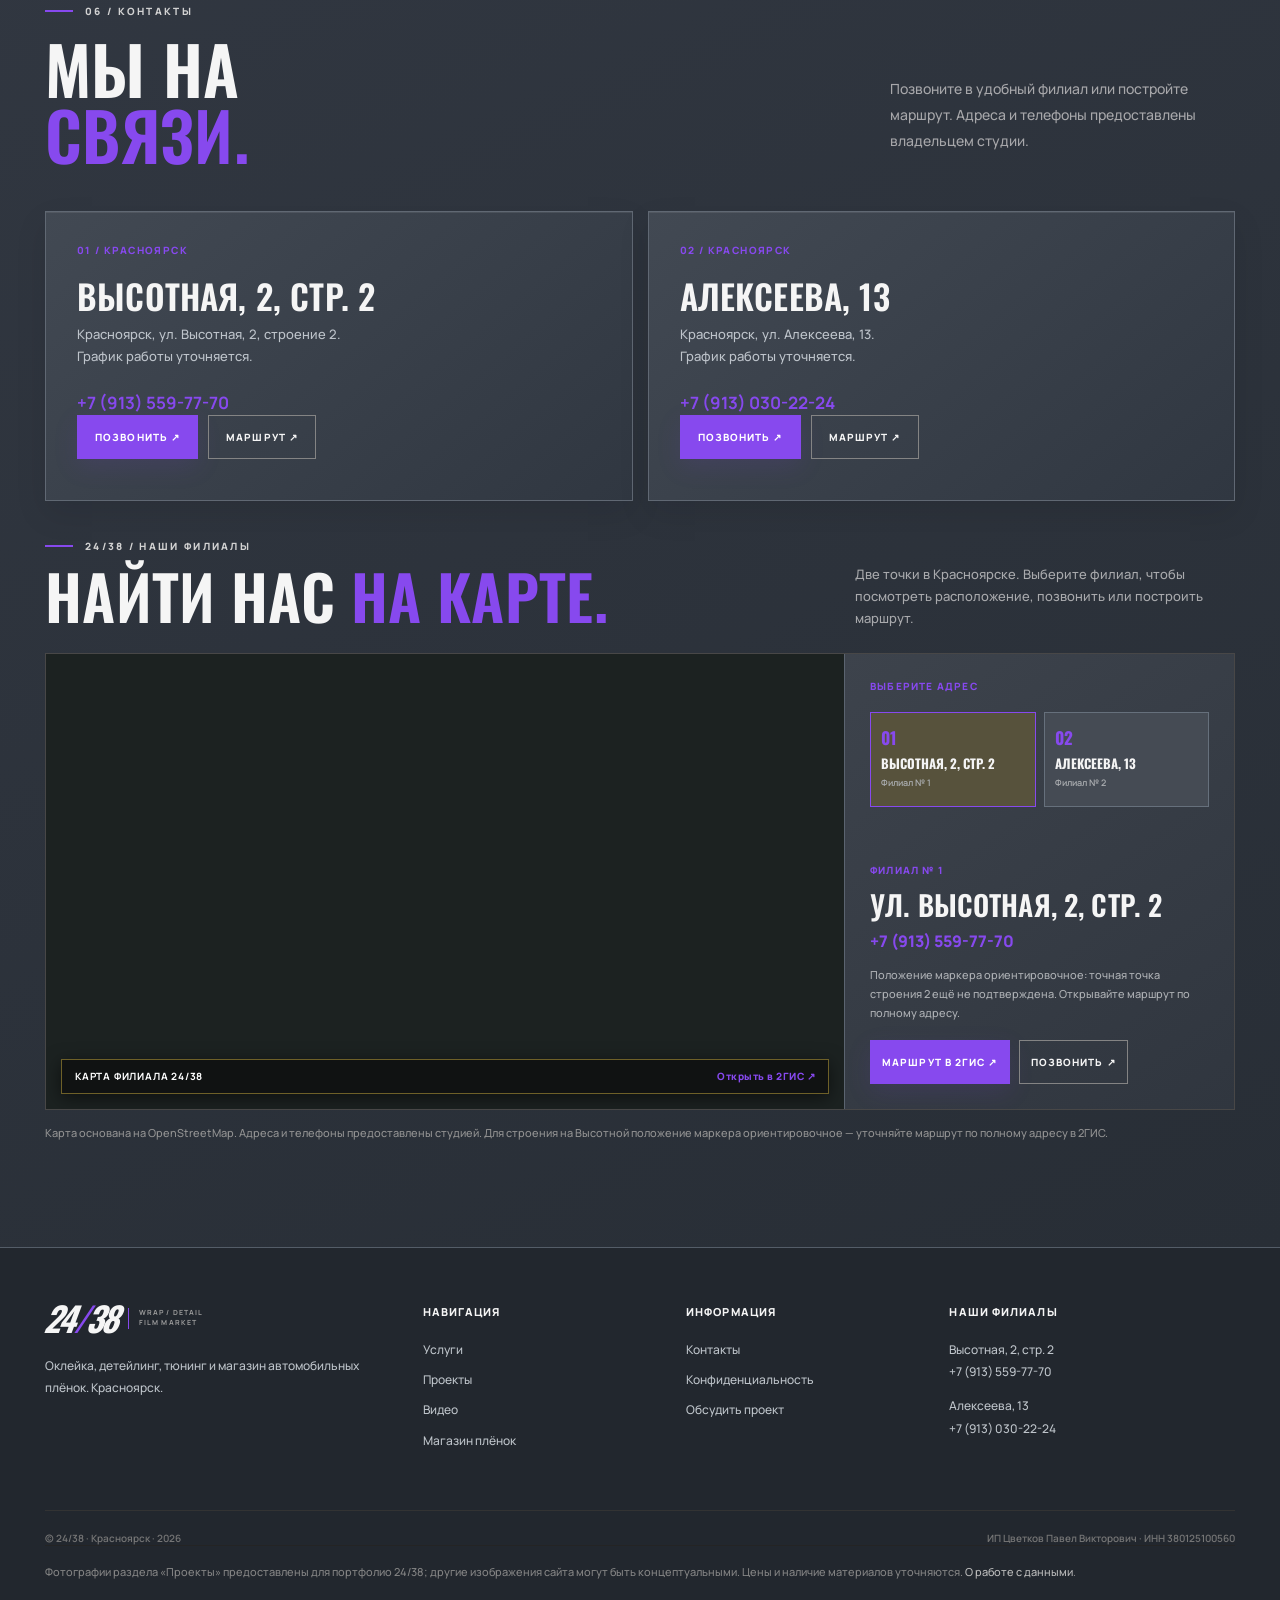
==== commit d452f423: "design: apply violet theme, cache-bust styles and mobile polish on index.html" ====
--- a/index.html
+++ b/index.html
@@ -1,4 +1,4 @@
-<!doctype html><html lang="ru"><head><meta charset="UTF-8"><meta name="viewport" content="width=device-width, initial-scale=1, viewport-fit=cover"><meta name="theme-color" content="#252a32"><meta name="robots" content="noindex,nofollow"><meta name="description" content="24/38 — студия оклейки и детейлинга, Красноярск. Защитные плёнки, тонировка, полировка, магазин плёнок и два филиала."><title>Студия оклейки и детейлинга | 24/38 · Красноярск</title><link rel="icon" href="assets/favicon.svg" type="image/svg+xml"><link rel="stylesheet" href="assets/site.css?v=works1"><link rel="preload" as="image" href="assets/studio-worktime-poster.jpg"></head><body><header class="header"><div class="wrap header-inner"><a class="logo" href="index.html" aria-label="24/38 — главная"><span class="logo-mark">24<b>/</b>38</span><span class="logo-label">WRAP / DETAIL<br>FILM MARKET</span></a><nav class="nav" id="primary-nav" aria-label="Навигация сайта"><a href="index.html" class="active">Главная</a><a href="services.html" class="">Услуги</a><a href="shop.html" class="">Магазин</a><a href="projects.html" class="">Проекты</a><a href="video.html" class="">Видео</a><a href="contacts.html" class="">Контакты</a></nav><div class="head-contact"><a class="head-number" href="tel:+79135597770">+7 (913) 559-77-70<small>Филиал на Высотной</small></a><button class="menu-toggle" type="button" aria-label="Открыть меню" aria-controls="primary-nav" aria-expanded="false"><svg viewBox="0 0 24 24" fill="none" stroke="currentColor" stroke-width="1.7" stroke-linecap="round"><path d="M3 6h18M3 12h18M3 18h18"/></svg></button></div></div></header><main><section class="hero" id="top"><div class="hero-photo hero-video-layer" aria-hidden="true"><video id="hero-background-video" class="hero-video" autoplay muted loop playsinline webkit-playsinline preload="auto" poster="assets/studio-worktime-poster.jpg" width="720" height="1280"><source src="assets/studio-worktime.mp4?v=ios5" type="video/mp4"></video></div><div class="hero-rails" aria-hidden="true"></div><div class="wrap hero-inner"><div class="hero-copy"><div class="hero-hint"><i></i> КРАСНОЯРСК / WRAP · DETAIL · TUNING</div><h1>СТУДИЯ<br>ОКЛЕЙКИ И<br><strong>ДЕТЕЙЛИНГА</strong></h1><p>Внешний вид — это характер. Защитные и цветные плёнки, полировка, покрытие кузова и индивидуальные решения для автомобиля.</p><div class="hero-line"></div><div class="hero-buttons"><a class="btn btn-primary" href="#contact" data-contact="Оклейка и детейлинг">ОБСУДИТЬ ПРОЕКТ <svg viewBox="0 0 20 20" fill="none" stroke="currentColor" stroke-width="1.6" stroke-linecap="round" stroke-linejoin="round"><path d="M4 10h12m-5-5 5 5-5 5"/></svg></a><a class="btn btn-outline" href="services.html">НАШИ УСЛУГИ <svg viewBox="0 0 20 20" fill="none" stroke="currentColor" stroke-width="1.6" stroke-linecap="round" stroke-linejoin="round"><path d="M4 10h12m-5-5 5 5-5 5"/></svg></a></div></div><div class="hero-model">24/38 · STUDIO CONCEPT</div><div class="hero-counter"><span>01 / 05 — ПРЕМИАЛЬНЫЙ ДЕТЕЙЛИНГ</span><a href="#services">ЛИСТАЙТЕ НИЖЕ ↓</a></div></div></section><div class="ribbon" aria-hidden="true"><div class="ribbon-track"><span>ОКЛЕЙКА <b>✦</b> ДЕТЕЙЛИНГ <b>✦</b> ТЮНИНГ <b>✦</b> МАГАЗИН ПЛЁНОК <b>✦</b></span><span>ОКЛЕЙКА <b>✦</b> ДЕТЕЙЛИНГ <b>✦</b> ТЮНИНГ <b>✦</b> МАГАЗИН ПЛЁНОК <b>✦</b></span><span>ОКЛЕЙКА <b>✦</b> ДЕТЕЙЛИНГ <b>✦</b> ТЮНИНГ <b>✦</b> МАГАЗИН ПЛЁНОК <b>✦</b></span><span>ОКЛЕЙКА <b>✦</b> ДЕТЕЙЛИНГ <b>✦</b> ТЮНИНГ <b>✦</b> МАГАЗИН ПЛЁНОК <b>✦</b></span></div></div><section class="section" id="services"><div class="wrap services-intro"><div class="services-lead"><div class="eyebrow">01 / НАШИ ВОЗМОЖНОСТИ</div><h2>НАШИ<br>УСЛУГИ<span class="accent">.</span></h2><p>От защиты лакокрасочного покрытия до индивидуального стайлинга, оптики и салона. У нас 14 направлений работ — подбираем решение под вашу задачу.</p><a class="btn btn-primary" href="services.html">ВСЕ 14 УСЛУГ<svg viewBox="0 0 20 20" fill="none" stroke="currentColor" stroke-width="1.6" stroke-linecap="round" stroke-linejoin="round"><path d="M4 10h12m-5-5 5 5-5 5"/></svg></a></div><div class="service-tiles"><a class="tile" href="services.html#bron-wrap"><span class="tile-no">01 / УСЛУГИ</span><span class="tile-arrow">↗</span><div><h3>ОКЛЕЙКА БРОНЕПЛЁНКОЙ</h3><p>Антигравийная защита кузова полиуретановой плёнкой.</p></div></a><a class="tile" href="services.html"><span class="tile-no">02 / УСЛУГИ</span><span class="tile-arrow">↗</span><div><h3>ТОНИРОВКА</h3><p>Автомобильные и архитектурные плёнки.</p></div></a><a class="tile" href="services.html"><span class="tile-no">03 / УСЛУГИ</span><span class="tile-arrow">↗</span><div><h3>ДЕТЕЙЛИНГ</h3><p>Полировка и защитные покрытия.</p></div></a><a class="tile" href="services.html"><span class="tile-no">04 / УСЛУГИ</span><span class="tile-arrow">↗</span><div><h3>ТЮНИНГ И КОМФОРТ</h3><p>Шумоизоляция, автосвет и аудиосистемы.</p></div></a></div></div></section><section class="wide-panel"><img src="assets/studio-worktime-poster.jpg" width="720" height="1280" loading="lazy" alt="Кадр из ролика о детейлинге автомобиля"><div class="wrap"><div class="eyebrow">02 / ИНДИВИДУАЛЬНЫЙ ПОДХОД</div><h2>БЕЗУПРЕЧНОСТЬ<br><em>В ДЕТАЛЯХ.</em></h2><p>Современные плёнки, продуманные решения и внимание к качеству исполнения — от первого обсуждения до завершения работ.</p><a class="btn btn-primary" href="services.html">ПОДОБРАТЬ УСЛУГУ<svg viewBox="0 0 20 20" fill="none" stroke="currentColor" stroke-width="1.6" stroke-linecap="round" stroke-linejoin="round"><path d="M4 10h12m-5-5 5 5-5 5"/></svg></a><span class="concept-note">Кадры предоставленного видеоролика используются как фоновое оформление сайта.</span></div></section><section class="section works-home" id="real-works"><div class="wrap"><div class="section-heading"><div><div class="eyebrow">03 / ФОТОГРАФИИ РАБОТ</div><h2>НАШИ РАБОТЫ<span class="accent">.</span></h2></div><p>Защитная оклейка, работа с деталями кузова и автомобильный стайлинг — фотографии процесса.</p></div><div class="works-home-grid"><a class="works-home-card" href="projects.html#work-7"><img src="assets/works/mirror-ppf-work.webp" width="900" height="1600" loading="lazy" decoding="async" alt="Оклейка зеркала защитной плёнкой"><div class="works-home-card-body"><span>Защита деталей</span><h3>Оклейка зеркала защитной плёнкой</h3><span class="works-home-arrow" aria-hidden="true">↗</span></div></a><a class="works-home-card" href="projects.html#work-9"><img src="assets/works/front-grille-film.webp" width="900" height="1600" loading="lazy" decoding="async" alt="Оклейка передней части кузова"><div class="works-home-card-body"><span>Защита кузова</span><h3>Оклейка передней части кузова</h3><span class="works-home-arrow" aria-hidden="true">↗</span></div></a><a class="works-home-card" href="projects.html#work-3"><img src="assets/works/vw-white-emblem.webp" width="900" height="1600" loading="lazy" decoding="async" alt="Эмблема Volkswagen"><div class="works-home-card-body"><span>Детали и стайлинг</span><h3>Эмблема Volkswagen</h3><span class="works-home-arrow" aria-hidden="true">↗</span></div></a></div><div class="works-home-footer"><a class="btn btn-primary" href="projects.html">ПОСМОТРЕТЬ ВСЕ РАБОТЫ ↗</a></div></div></section><section class="section shop-preview"><div class="wrap"><div class="section-heading"><div><div class="eyebrow">04 / МАГАЗИН</div><h2>МАГАЗИН<br>ПЛЁНОК<span class="accent">.</span></h2></div><p>Защитные, цветные, тонировочные и архитектурные плёнки. Цены и наличие уточняются индивидуально.</p></div><div class="film-grid"><article class="film" data-category="Защита" data-search="прозрачная защитная ppf полиуретановая прозрачная плёнка для кузова."><div class="film-art type-ppf"><span>PPF</span></div><div class="film-content"><h3>Прозрачная защитная PPF</h3><p>Полиуретановая прозрачная плёнка для кузова.</p><div class="film-bottom"><strong>ЦЕНА ПО ЗАПРОСУ</strong><button type="button" data-contact="Прозрачная защитная PPF">УЗНАТЬ ЦЕНУ ↗</button></div></div></article><article class="film" data-category="Защита" data-search="матовая защитная ppf матовый финиш с защитными свойствами."><div class="film-art type-matte"><span>MATTE</span></div><div class="film-content"><h3>Матовая защитная PPF</h3><p>Матовый финиш с защитными свойствами.</p><div class="film-bottom"><strong>ЦЕНА ПО ЗАПРОСУ</strong><button type="button" data-contact="Матовая защитная PPF">УЗНАТЬ ЦЕНУ ↗</button></div></div></article><article class="film" data-category="Стайлинг" data-search="цветная полиуретановая цвет и защита в одном материале."><div class="film-art type-vinyl"><span>COLOR</span></div><div class="film-content"><h3>Цветная полиуретановая</h3><p>Цвет и защита в одном материале.</p><div class="film-bottom"><strong>ЦЕНА ПО ЗАПРОСУ</strong><button type="button" data-contact="Цветная полиуретановая">УЗНАТЬ ЦЕНУ ↗</button></div></div></article><article class="film" data-category="Стайлинг" data-search="глянцевый винил изменение цвета и визуального образа."><div class="film-art type-vinyl"><span>GLOSS</span></div><div class="film-content"><h3>Глянцевый винил</h3><p>Изменение цвета и визуального образа.</p><div class="film-bottom"><strong>ЦЕНА ПО ЗАПРОСУ</strong><button type="button" data-contact="Глянцевый винил">УЗНАТЬ ЦЕНУ ↗</button></div></div></article></div><div style="text-align:center;margin-top:32px"><a class="btn btn-primary" href="shop.html">СМОТРЕТЬ КАТАЛОГ<svg viewBox="0 0 20 20" fill="none" stroke="currentColor" stroke-width="1.6" stroke-linecap="round" stroke-linejoin="round"><path d="M4 10h12m-5-5 5 5-5 5"/></svg></a></div></div></section><section class="section"><div class="wrap about-split"><div class="about-visual"><img src="assets/studio-worktime-poster.jpg" alt="Работа в детейлинг-студии: кадр из видео" loading="lazy"><small>24/38 / AUTOMOTIVE DESIGN</small></div><div class="about-copy"><div class="eyebrow">05 / О НАС</div><h2>СТИЛЬ,<br>КОТОРЫЙ<br>ЗАПОМИНАЕТСЯ.</h2><p>24/38 — детейлинг, оклейка и магазин автомобильных плёнок в Красноярске. На сайте собраны направления обслуживания автомобиля и материалы, доступные для подбора по запросу.</p><p>Два филиала для связи и обсуждения работ. Итоговые условия, стоимость и сроки уточняются у специалистов.</p><div class="numbers"><div><b>14</b><small>Направлений услуг</small></div><div><b>02</b><small>Филиала в Красноярске</small></div></div></div></div></section><section class="section contacts-area" id="contact"><div class="wrap"><div class="section-heading"><div><div class="eyebrow">06 / КОНТАКТЫ</div><h2>МЫ НА<br><span class="accent">СВЯЗИ.</span></h2></div><p>Позвоните в удобный филиал или постройте маршрут. Адреса и телефоны предоставлены владельцем студии.</p></div><div class="branch-grid" id="branches"><article class="branch"><div class="branch-no">01 / КРАСНОЯРСК</div><h3>ВЫСОТНАЯ, 2, СТР. 2</h3><p>Красноярск, ул. Высотная, 2, строение 2.<br>График работы уточняется.</p><a class="phone" href="tel:+79135597770">+7 (913) 559-77-70</a><div class="branch-actions"><a class="btn btn-primary" href="tel:+79135597770">ПОЗВОНИТЬ ↗</a><a class="btn btn-outline" href="https://2gis.ru/krasnoyarsk/search/Высотная%202%20строение%202" target="_blank" rel="noopener noreferrer">МАРШРУТ ↗</a></div></article><article class="branch"><div class="branch-no">02 / КРАСНОЯРСК</div><h3>АЛЕКСЕЕВА, 13</h3><p>Красноярск, ул. Алексеева, 13.<br>График работы уточняется.</p><a class="phone" href="tel:+79130302224">+7 (913) 030-22-24</a><div class="branch-actions"><a class="btn btn-primary" href="tel:+79130302224">ПОЗВОНИТЬ ↗</a><a class="btn btn-outline" href="https://2gis.ru/krasnoyarsk/search/Алексеева%2013" target="_blank" rel="noopener noreferrer">МАРШРУТ ↗</a></div></article></div><section class="map-showcase" aria-labelledby="branch-map-heading">
+<!doctype html><html lang="ru"><head><meta charset="UTF-8"><meta name="viewport" content="width=device-width, initial-scale=1, viewport-fit=cover"><meta name="theme-color" content="#252a32"><meta name="robots" content="noindex,nofollow"><meta name="description" content="24/38 — студия оклейки и детейлинга, Красноярск. Защитные плёнки, тонировка, полировка, магазин плёнок и два филиала."><title>Студия оклейки и детейлинга | 24/38 · Красноярск</title><link rel="icon" href="assets/favicon.svg" type="image/svg+xml"><link rel="stylesheet" href="assets/site.css?v=violet6"><link rel="preload" as="image" href="assets/studio-worktime-poster.jpg"></head><body><header class="header"><div class="wrap header-inner"><a class="logo" href="index.html" aria-label="24/38 — главная"><span class="logo-mark">24<b>/</b>38</span><span class="logo-label">WRAP / DETAIL<br>FILM MARKET</span></a><nav class="nav" id="primary-nav" aria-label="Навигация сайта"><a href="index.html" class="active">Главная</a><a href="services.html" class="">Услуги</a><a href="shop.html" class="">Магазин</a><a href="projects.html" class="">Проекты</a><a href="video.html" class="">Видео</a><a href="contacts.html" class="">Контакты</a></nav><div class="head-contact"><a class="head-number" href="tel:+79135597770">+7 (913) 559-77-70<small>Филиал на Высотной</small></a><button class="menu-toggle" type="button" aria-label="Открыть меню" aria-controls="primary-nav" aria-expanded="false"><svg viewBox="0 0 24 24" fill="none" stroke="currentColor" stroke-width="1.7" stroke-linecap="round"><path d="M3 6h18M3 12h18M3 18h18"/></svg></button></div></div></header><main><section class="hero" id="top"><div class="hero-photo hero-video-layer" aria-hidden="true"><video id="hero-background-video" class="hero-video" autoplay muted loop playsinline webkit-playsinline preload="metadata" poster="assets/studio-worktime-poster.jpg" width="720" height="1280"><source src="assets/studio-worktime.mp4?v=ios5" type="video/mp4"></video></div><div class="hero-rails" aria-hidden="true"></div><div class="wrap hero-inner"><div class="hero-copy"><div class="hero-hint"><i></i> КРАСНОЯРСК / WRAP · DETAIL · TUNING</div><h1>СТУДИЯ<br>ОКЛЕЙКИ И<br><strong>ДЕТЕЙЛИНГА</strong></h1><p>Внешний вид — это характер. Защитные и цветные плёнки, полировка, покрытие кузова и индивидуальные решения для автомобиля.</p><div class="hero-line"></div><div class="hero-buttons"><a class="btn btn-primary" href="#contact" data-contact="Оклейка и детейлинг">ОБСУДИТЬ ПРОЕКТ <svg viewBox="0 0 20 20" fill="none" stroke="currentColor" stroke-width="1.6" stroke-linecap="round" stroke-linejoin="round"><path d="M4 10h12m-5-5 5 5-5 5"/></svg></a><a class="btn btn-outline" href="services.html">НАШИ УСЛУГИ <svg viewBox="0 0 20 20" fill="none" stroke="currentColor" stroke-width="1.6" stroke-linecap="round" stroke-linejoin="round"><path d="M4 10h12m-5-5 5 5-5 5"/></svg></a></div></div><div class="hero-model">24/38 · STUDIO CONCEPT</div><div class="hero-counter"><span>01 / 05 — ПРЕМИАЛЬНЫЙ ДЕТЕЙЛИНГ</span><a href="#services">ЛИСТАЙТЕ НИЖЕ ↓</a></div></div></section><div class="ribbon" aria-hidden="true"><div class="ribbon-track"><span>ОКЛЕЙКА <b>✦</b> ДЕТЕЙЛИНГ <b>✦</b> ТЮНИНГ <b>✦</b> МАГАЗИН ПЛЁНОК <b>✦</b></span><span>ОКЛЕЙКА <b>✦</b> ДЕТЕЙЛИНГ <b>✦</b> ТЮНИНГ <b>✦</b> МАГАЗИН ПЛЁНОК <b>✦</b></span><span>ОКЛЕЙКА <b>✦</b> ДЕТЕЙЛИНГ <b>✦</b> ТЮНИНГ <b>✦</b> МАГАЗИН ПЛЁНОК <b>✦</b></span><span>ОКЛЕЙКА <b>✦</b> ДЕТЕЙЛИНГ <b>✦</b> ТЮНИНГ <b>✦</b> МАГАЗИН ПЛЁНОК <b>✦</b></span></div></div><section class="section" id="services"><div class="wrap services-intro"><div class="services-lead"><div class="eyebrow">01 / НАШИ ВОЗМОЖНОСТИ</div><h2>НАШИ<br>УСЛУГИ<span class="accent">.</span></h2><p>От защиты лакокрасочного покрытия до индивидуального стайлинга, оптики и салона. У нас 14 направлений работ — подбираем решение под вашу задачу.</p><a class="btn btn-primary" href="services.html">ВСЕ 14 УСЛУГ<svg viewBox="0 0 20 20" fill="none" stroke="currentColor" stroke-width="1.6" stroke-linecap="round" stroke-linejoin="round"><path d="M4 10h12m-5-5 5 5-5 5"/></svg></a></div><div class="service-tiles"><a class="tile" href="services.html#bron-wrap"><span class="tile-no">01 / УСЛУГИ</span><span class="tile-arrow">↗</span><div><h3>ОКЛЕЙКА БРОНЕПЛЁНКОЙ</h3><p>Антигравийная защита кузова полиуретановой плёнкой.</p></div></a><a class="tile" href="services.html"><span class="tile-no">02 / УСЛУГИ</span><span class="tile-arrow">↗</span><div><h3>ТОНИРОВКА</h3><p>Автомобильные и архитектурные плёнки.</p></div></a><a class="tile" href="services.html"><span class="tile-no">03 / УСЛУГИ</span><span class="tile-arrow">↗</span><div><h3>ДЕТЕЙЛИНГ</h3><p>Полировка и защитные покрытия.</p></div></a><a class="tile" href="services.html"><span class="tile-no">04 / УСЛУГИ</span><span class="tile-arrow">↗</span><div><h3>ТЮНИНГ И КОМФОРТ</h3><p>Шумоизоляция, автосвет и аудиосистемы.</p></div></a></div></div></section><section class="wide-panel"><img src="assets/studio-worktime-poster.jpg" width="720" height="1280" loading="lazy" alt="Кадр из ролика о детейлинге автомобиля"><div class="wrap"><div class="eyebrow">02 / ИНДИВИДУАЛЬНЫЙ ПОДХОД</div><h2>БЕЗУПРЕЧНОСТЬ<br><em>В ДЕТАЛЯХ.</em></h2><p>Современные плёнки, продуманные решения и внимание к качеству исполнения — от первого обсуждения до завершения работ.</p><a class="btn btn-primary" href="services.html">ПОДОБРАТЬ УСЛУГУ<svg viewBox="0 0 20 20" fill="none" stroke="currentColor" stroke-width="1.6" stroke-linecap="round" stroke-linejoin="round"><path d="M4 10h12m-5-5 5 5-5 5"/></svg></a><span class="concept-note">Кадры предоставленного видеоролика используются как фоновое оформление сайта.</span></div></section><section class="section works-home" id="real-works"><div class="wrap"><div class="section-heading"><div><div class="eyebrow">03 / ФОТОГРАФИИ РАБОТ</div><h2>НАШИ РАБОТЫ<span class="accent">.</span></h2></div><p>Защитная оклейка, работа с деталями кузова и автомобильный стайлинг — фотографии процесса.</p></div><div class="works-home-grid"><a class="works-home-card" href="projects.html#work-7"><img src="assets/works/mirror-ppf-work.webp" srcset="assets/works/mirror-ppf-work-sm.webp 430w, assets/works/mirror-ppf-work.webp 905w" sizes="(max-width: 620px) calc(100vw - 34px), (max-width: 900px) 47vw, 33vw" width="900" height="1600" loading="lazy" decoding="async" alt="Оклейка зеркала защитной плёнкой"><div class="works-home-card-body"><span>Защита деталей</span><h3>Оклейка зеркала защитной плёнкой</h3><span class="works-home-arrow" aria-hidden="true">↗</span></div></a><a class="works-home-card" href="projects.html#work-9"><img src="assets/works/front-grille-film.webp" srcset="assets/works/front-grille-film-sm.webp 427w, assets/works/front-grille-film.webp 900w" sizes="(max-width: 620px) calc(100vw - 34px), (max-width: 900px) 47vw, 33vw" width="900" height="1600" loading="lazy" decoding="async" alt="Оклейка передней части кузова"><div class="works-home-card-body"><span>Защита кузова</span><h3>Оклейка передней части кузова</h3><span class="works-home-arrow" aria-hidden="true">↗</span></div></a><a class="works-home-card" href="projects.html#work-3"><img src="assets/works/vw-white-emblem.webp" srcset="assets/works/vw-white-emblem-sm.webp 427w, assets/works/vw-white-emblem.webp 720w" sizes="(max-width: 620px) calc(100vw - 34px), (max-width: 900px) 47vw, 33vw" width="900" height="1600" loading="lazy" decoding="async" alt="Эмблема Volkswagen"><div class="works-home-card-body"><span>Детали и стайлинг</span><h3>Эмблема Volkswagen</h3><span class="works-home-arrow" aria-hidden="true">↗</span></div></a></div><div class="works-home-footer"><a class="btn btn-primary" href="projects.html">ПОСМОТРЕТЬ ВСЕ РАБОТЫ ↗</a></div></div></section><section class="section shop-preview"><div class="wrap"><div class="section-heading"><div><div class="eyebrow">04 / МАГАЗИН</div><h2>МАГАЗИН<br>ПЛЁНОК<span class="accent">.</span></h2></div><p>Защитные, цветные, тонировочные и архитектурные плёнки. Цены и наличие уточняются индивидуально.</p></div><div class="film-grid"><article class="film" data-category="Защита" data-search="прозрачная защитная ppf полиуретановая прозрачная плёнка для кузова."><div class="film-art type-ppf"><span>PPF</span></div><div class="film-content"><h3>Прозрачная защитная PPF</h3><p>Полиуретановая прозрачная плёнка для кузова.</p><div class="film-bottom"><strong>ЦЕНА ПО ЗАПРОСУ</strong><button type="button" data-contact="Прозрачная защитная PPF">УЗНАТЬ ЦЕНУ ↗</button></div></div></article><article class="film" data-category="Защита" data-search="матовая защитная ppf матовый финиш с защитными свойствами."><div class="film-art type-matte"><span>MATTE</span></div><div class="film-content"><h3>Матовая защитная PPF</h3><p>Матовый финиш с защитными свойствами.</p><div class="film-bottom"><strong>ЦЕНА ПО ЗАПРОСУ</strong><button type="button" data-contact="Матовая защитная PPF">УЗНАТЬ ЦЕНУ ↗</button></div></div></article><article class="film" data-category="Стайлинг" data-search="цветная полиуретановая цвет и защита в одном материале."><div class="film-art type-vinyl"><span>COLOR</span></div><div class="film-content"><h3>Цветная полиуретановая</h3><p>Цвет и защита в одном материале.</p><div class="film-bottom"><strong>ЦЕНА ПО ЗАПРОСУ</strong><button type="button" data-contact="Цветная полиуретановая">УЗНАТЬ ЦЕНУ ↗</button></div></div></article><article class="film" data-category="Стайлинг" data-search="глянцевый винил изменение цвета и визуального образа."><div class="film-art type-vinyl"><span>GLOSS</span></div><div class="film-content"><h3>Глянцевый винил</h3><p>Изменение цвета и визуального образа.</p><div class="film-bottom"><strong>ЦЕНА ПО ЗАПРОСУ</strong><button type="button" data-contact="Глянцевый винил">УЗНАТЬ ЦЕНУ ↗</button></div></div></article></div><div style="text-align:center;margin-top:32px"><a class="btn btn-primary" href="shop.html">СМОТРЕТЬ КАТАЛОГ<svg viewBox="0 0 20 20" fill="none" stroke="currentColor" stroke-width="1.6" stroke-linecap="round" stroke-linejoin="round"><path d="M4 10h12m-5-5 5 5-5 5"/></svg></a></div></div></section><section class="section"><div class="wrap about-split"><div class="about-visual"><img src="assets/studio-worktime-poster.jpg" alt="Работа в детейлинг-студии: кадр из видео" loading="lazy"><small>24/38 / AUTOMOTIVE DESIGN</small></div><div class="about-copy"><div class="eyebrow">05 / О НАС</div><h2>СТИЛЬ,<br>КОТОРЫЙ<br>ЗАПОМИНАЕТСЯ.</h2><p>24/38 — детейлинг, оклейка и магазин автомобильных плёнок в Красноярске. На сайте собраны направления обслуживания автомобиля и материалы, доступные для подбора по запросу.</p><p>Два филиала для связи и обсуждения работ. Итоговые условия, стоимость и сроки уточняются у специалистов.</p><div class="numbers"><div><b>14</b><small>Направлений услуг</small></div><div><b>02</b><small>Филиала в Красноярске</small></div></div></div></div></section><section class="section contacts-area" id="contact"><div class="wrap"><div class="section-heading"><div><div class="eyebrow">06 / КОНТАКТЫ</div><h2>МЫ НА<br><span class="accent">СВЯЗИ.</span></h2></div><p>Позвоните в удобный филиал или постройте маршрут. Адреса и телефоны предоставлены владельцем студии.</p></div><div class="branch-grid" id="branches"><article class="branch"><div class="branch-no">01 / КРАСНОЯРСК</div><h3>ВЫСОТНАЯ, 2, СТР. 2</h3><p>Красноярск, ул. Высотная, 2, строение 2.<br>График работы уточняется.</p><a class="phone" href="tel:+79135597770">+7 (913) 559-77-70</a><div class="branch-actions"><a class="btn btn-primary" href="tel:+79135597770">ПОЗВОНИТЬ ↗</a><a class="btn btn-outline" href="https://2gis.ru/krasnoyarsk/search/Высотная%202%20строение%202" target="_blank" rel="noopener noreferrer">МАРШРУТ ↗</a></div></article><article class="branch"><div class="branch-no">02 / КРАСНОЯРСК</div><h3>АЛЕКСЕЕВА, 13</h3><p>Красноярск, ул. Алексеева, 13.<br>График работы уточняется.</p><a class="phone" href="tel:+79130302224">+7 (913) 030-22-24</a><div class="branch-actions"><a class="btn btn-primary" href="tel:+79130302224">ПОЗВОНИТЬ ↗</a><a class="btn btn-outline" href="https://2gis.ru/krasnoyarsk/search/Алексеева%2013" target="_blank" rel="noopener noreferrer">МАРШРУТ ↗</a></div></article></div><section class="map-showcase" aria-labelledby="branch-map-heading">
   <div class="map-intro">
     <div><div class="eyebrow">24/38 / НАШИ ФИЛИАЛЫ</div><h2 id="branch-map-heading">НАЙТИ НАС <span class="accent">НА КАРТЕ.</span></h2></div>
     <p>Две точки в Красноярске. Выберите филиал, чтобы посмотреть расположение, позвонить или построить маршрут.</p>
--- a/assets/site.css
+++ b/assets/site.css
@@ -1,32 +1,32 @@
 @import url('https://fonts.googleapis.com/css2?family=Manrope:wght@400;500;600;700;800&family=Oswald:wght@400;500;600;700&display=swap');
-:root{--bg:#252a32;--panel:#303640;--panel2:#3b414a;--line:#565e6a;--muted:#bac0c7;--ink:#f5f5f5;--yellow:#ffd000;--yellow2:#e9b600;--max:1370px}
-*,*::before,*::after{box-sizing:border-box}html{scroll-behavior:smooth;scroll-padding-top:84px}body{margin:0;color:var(--ink);background:var(--bg);font:500 14px/1.7 'Manrope',Arial,sans-serif;overflow-x:clip;-webkit-font-smoothing:antialiased}body.is-locked{overflow:hidden}a{color:inherit;text-decoration:none}button,input,select,textarea{font:inherit}button{cursor:pointer}img{display:block;max-width:100%}h1,h2,h3,h4,p{margin-top:0}h1,h2,h3,h4{font-family:'Oswald',Impact,sans-serif;line-height:1.13;font-weight:600;letter-spacing:.005em;text-transform:uppercase}::selection{background:var(--yellow);color:#000}a:focus-visible,button:focus-visible,input:focus-visible,textarea:focus-visible,summary:focus-visible{outline:2px solid var(--yellow);outline-offset:3px}
-.wrap{width:min(calc(100% - 90px),var(--max));margin-inline:auto}.small{font-size:12px}.muted{color:var(--muted)}.eyebrow{display:flex;gap:12px;align-items:center;font:800 10px 'Manrope',sans-serif;letter-spacing:.23em;text-transform:uppercase;color:#d2d2d2}.eyebrow:before{content:'';display:block;width:28px;height:2px;background:var(--yellow)}.section{padding:104px 0}.section-heading{display:flex;justify-content:space-between;align-items:end;gap:45px;margin-bottom:43px}.section-heading h2{font-size:clamp(42px,5.2vw,78px);margin:17px 0 0;line-height:1}.section-heading p{color:#a7a7aa;max-width:345px;line-height:1.85}.accent{color:var(--yellow)}.link-arrow{display:inline-flex;align-items:center;gap:17px;color:#e4e4e4;font:800 11px 'Manrope';letter-spacing:.11em;text-transform:uppercase;border-bottom:1px solid #8b8b8b;padding-bottom:10px;transition:color .2s,border-color .2s}.link-arrow:hover{color:var(--yellow);border-color:var(--yellow)}.link-arrow span{font-size:19px;line-height:1}.btn{display:inline-flex;justify-content:center;align-items:center;gap:19px;min-height:51px;padding:14px 25px;text-align:center;border:1px solid #848484;background:transparent;color:#f5f5f5;font:800 11px 'Manrope',sans-serif;letter-spacing:.11em;text-transform:uppercase;transition:transform .2s,background-color .2s,border-color .2s;color:var(--ink)}.btn:hover{transform:translateY(-2px)}.btn-primary{background:var(--yellow);border-color:var(--yellow);color:#0b0b0b}.btn-primary:hover{background:#ffe04d;border-color:#ffe04d}.btn-outline:hover{border-color:var(--yellow);color:var(--yellow)}.btn svg{width:17px;height:17px}
+:root{--bg:#252a32;--panel:#303640;--panel2:#3b414a;--line:#565e6a;--muted:#bac0c7;--ink:#f5f5f5;--accent:#8749ee;--accent2:#6b36cb;--max:1370px}
+*,*::before,*::after{box-sizing:border-box}html{scroll-behavior:smooth;scroll-padding-top:84px}body{margin:0;color:var(--ink);background:var(--bg);font:500 14px/1.7 'Manrope',Arial,sans-serif;overflow-x:clip;-webkit-font-smoothing:antialiased}body.is-locked{overflow:hidden}a{color:inherit;text-decoration:none}button,input,select,textarea{font:inherit}button{cursor:pointer}img{display:block;max-width:100%}h1,h2,h3,h4,p{margin-top:0}h1,h2,h3,h4{font-family:'Oswald',Impact,sans-serif;line-height:1.13;font-weight:600;letter-spacing:.005em;text-transform:uppercase}::selection{background:var(--accent);color:#fff}a:focus-visible,button:focus-visible,input:focus-visible,textarea:focus-visible,summary:focus-visible{outline:2px solid var(--accent);outline-offset:3px}
+.wrap{width:min(calc(100% - 90px),var(--max));margin-inline:auto}.small{font-size:12px}.muted{color:var(--muted)}.eyebrow{display:flex;gap:12px;align-items:center;font:800 10px 'Manrope',sans-serif;letter-spacing:.23em;text-transform:uppercase;color:#d2d2d2}.eyebrow:before{content:'';display:block;width:28px;height:2px;background:var(--accent)}.section{padding:104px 0}.section-heading{display:flex;justify-content:space-between;align-items:end;gap:45px;margin-bottom:43px}.section-heading h2{font-size:clamp(42px,5.2vw,78px);margin:17px 0 0;line-height:1}.section-heading p{color:#a7a7aa;max-width:345px;line-height:1.85}.accent{color:var(--accent)}.link-arrow{display:inline-flex;align-items:center;gap:17px;color:#e4e4e4;font:800 11px 'Manrope';letter-spacing:.11em;text-transform:uppercase;border-bottom:1px solid #8b8b8b;padding-bottom:10px;transition:color .2s,border-color .2s}.link-arrow:hover{color:var(--accent);border-color:var(--accent)}.link-arrow span{font-size:19px;line-height:1}.btn{display:inline-flex;justify-content:center;align-items:center;gap:19px;min-height:51px;padding:14px 25px;text-align:center;border:1px solid #848484;background:transparent;color:#f5f5f5;font:800 11px 'Manrope',sans-serif;letter-spacing:.11em;text-transform:uppercase;transition:transform .2s,background-color .2s,border-color .2s;color:var(--ink)}.btn:hover{transform:translateY(-2px)}.btn-primary{background:var(--accent);border-color:var(--accent);color:#fff}.btn-primary:hover{background:#7440d7;border-color:#7440d7}.btn-outline:hover{border-color:var(--accent);color:var(--accent)}.btn svg{width:17px;height:17px}
 /* top */
-.header{height:82px;position:sticky;z-index:100;top:0;background:rgba(31,35,42,.96);border-bottom:1px solid #242526;backdrop-filter:blur(12px)}.header-inner{height:100%;display:flex;align-items:center;gap:32px;justify-content:space-between}.logo{display:flex;align-items:center;gap:10px;white-space:nowrap}.logo-mark{font:italic 700 34px/.85 'Oswald',Impact,sans-serif;letter-spacing:-.06em;transform:skewX(-7deg)}.logo-mark b{color:var(--yellow);font-weight:600}.logo-label{border-left:1px solid var(--yellow);padding-left:10px;font:700 7px/1.55 Manrope,sans-serif;letter-spacing:.16em;color:#9b9b9b;text-transform:uppercase}.nav{display:flex;align-items:center;gap:25px}.nav a{font:800 10px 'Manrope',sans-serif;letter-spacing:.08em;text-transform:uppercase;color:#d3d3d3;transition:color .2s;white-space:nowrap}.nav a:hover,.nav a.active{color:var(--yellow)}.head-contact{display:flex;align-items:center;gap:16px}.head-number{font:700 13px 'Manrope',sans-serif;white-space:nowrap}.head-number small{display:block;color:#777;font-size:8px;text-align:right;letter-spacing:.12em;text-transform:uppercase}.menu-toggle{display:none;width:43px;height:43px;place-items:center;background:transparent;border:1px solid #555;color:#fff}.menu-toggle svg{width:20px;height:20px}
+.header{height:82px;position:sticky;z-index:100;top:0;background:rgba(31,35,42,.96);border-bottom:1px solid #242526;backdrop-filter:blur(12px)}.header-inner{height:100%;display:flex;align-items:center;gap:32px;justify-content:space-between}.logo{display:flex;align-items:center;gap:10px;white-space:nowrap}.logo-mark{font:italic 700 34px/.85 'Oswald',Impact,sans-serif;letter-spacing:-.06em;transform:skewX(-7deg)}.logo-mark b{color:var(--accent);font-weight:600}.logo-label{border-left:1px solid var(--accent);padding-left:10px;font:700 7px/1.55 Manrope,sans-serif;letter-spacing:.16em;color:#9b9b9b;text-transform:uppercase}.nav{display:flex;align-items:center;gap:25px}.nav a{font:800 10px 'Manrope',sans-serif;letter-spacing:.08em;text-transform:uppercase;color:#d3d3d3;transition:color .2s;white-space:nowrap}.nav a:hover,.nav a.active{color:var(--accent)}.head-contact{display:flex;align-items:center;gap:16px}.head-number{font:700 13px 'Manrope',sans-serif;white-space:nowrap}.head-number small{display:block;color:#777;font-size:8px;text-align:right;letter-spacing:.12em;text-transform:uppercase}.menu-toggle{display:none;width:43px;height:43px;place-items:center;background:transparent;border:1px solid #555;color:#fff}.menu-toggle svg{width:20px;height:20px}
 /* first screen */
-.hero{position:relative;isolation:isolate;min-height:660px;height:min(820px,calc(100svh - 82px));overflow:hidden;background:#070808}.hero-photo{position:absolute;inset:0;z-index:-2;overflow:hidden}.hero-photo img{width:100%;height:100%;object-fit:cover;object-position:63% 52%;filter:brightness(.89) contrast(1.1) saturate(1.08)}.hero-photo:after{content:'';position:absolute;inset:0;background:linear-gradient(90deg,#070808 0%,#070808e8 20%,#070808bb 43%,#07080805 81%),linear-gradient(0deg,#070808 0%,transparent 22%),linear-gradient(180deg,#07080880 0%,transparent 25%)}.hero-rails{position:absolute;inset:0;z-index:-1;opacity:.22;background:repeating-linear-gradient(90deg,transparent 0,transparent 24.9%,#aaa1 25%,transparent 25.1%);pointer-events:none}.hero-inner{position:relative;display:flex;align-items:center;height:100%}.hero-copy{width:min(600px,53%);padding:44px 0 62px;position:relative;z-index:3}.hero-copy h1{font-size:clamp(51px,6.2vw,98px);line-height:1.03;letter-spacing:-.025em;margin:23px 0 28px}.hero-copy h1 strong{color:var(--yellow);font-weight:600}.hero-copy p{font-size:13px;max-width:480px;color:#c7c7c7;line-height:1.95}.hero-buttons{display:flex;gap:12px;flex-wrap:wrap;margin-top:35px}.hero-counter{position:absolute;bottom:34px;left:0;right:0;z-index:4;display:flex;justify-content:space-between;color:#a3a3a3;font:700 10px 'Manrope',sans-serif;letter-spacing:.2em;text-transform:uppercase;border-top:1px solid #7776;padding-top:16px}.hero-counter a:hover{color:var(--yellow)}.hero-model{position:absolute;right:-10px;top:50%;transform:translateY(-50%);writing-mode:vertical-rl;color:#fff9;font:700 9px Manrope,sans-serif;letter-spacing:.2em;text-transform:uppercase}.hero-line{width:80px;height:3px;background:var(--yellow);margin:17px 0 0}.hero-hint{font:800 10px Manrope,sans-serif;color:#c4c4c4;letter-spacing:.22em;text-transform:uppercase}.hero-hint i{display:inline-block;width:7px;height:7px;background:var(--yellow);border-radius:50%;margin-right:9px;box-shadow:0 0 17px #ffd0009a;animation:pulse 3s ease-in-out infinite}@keyframes pulse{50%{opacity:.45;box-shadow:0 0 30px #ffd000}}
+.hero{position:relative;isolation:isolate;min-height:660px;height:min(820px,calc(100svh - 82px));overflow:hidden;background:#070808}.hero-photo{position:absolute;inset:0;z-index:-2;overflow:hidden}.hero-photo img{width:100%;height:100%;object-fit:cover;object-position:63% 52%;filter:brightness(.89) contrast(1.1) saturate(1.08)}.hero-photo:after{content:'';position:absolute;inset:0;background:linear-gradient(90deg,#070808 0%,#070808e8 20%,#070808bb 43%,#07080805 81%),linear-gradient(0deg,#070808 0%,transparent 22%),linear-gradient(180deg,#07080880 0%,transparent 25%)}.hero-rails{position:absolute;inset:0;z-index:-1;opacity:.22;background:repeating-linear-gradient(90deg,transparent 0,transparent 24.9%,#aaa1 25%,transparent 25.1%);pointer-events:none}.hero-inner{position:relative;display:flex;align-items:center;height:100%}.hero-copy{width:min(600px,53%);padding:44px 0 62px;position:relative;z-index:3}.hero-copy h1{font-size:clamp(51px,6.2vw,98px);line-height:1.03;letter-spacing:-.025em;margin:23px 0 28px}.hero-copy h1 strong{color:var(--accent);font-weight:600}.hero-copy p{font-size:13px;max-width:480px;color:#c7c7c7;line-height:1.95}.hero-buttons{display:flex;gap:12px;flex-wrap:wrap;margin-top:35px}.hero-counter{position:absolute;bottom:34px;left:0;right:0;z-index:4;display:flex;justify-content:space-between;color:#a3a3a3;font:700 10px 'Manrope',sans-serif;letter-spacing:.2em;text-transform:uppercase;border-top:1px solid #7776;padding-top:16px}.hero-counter a:hover{color:var(--accent)}.hero-model{position:absolute;right:-10px;top:50%;transform:translateY(-50%);writing-mode:vertical-rl;color:#fff9;font:700 9px Manrope,sans-serif;letter-spacing:.2em;text-transform:uppercase}.hero-line{width:80px;height:3px;background:var(--accent);margin:17px 0 0}.hero-hint{font:800 10px Manrope,sans-serif;color:#c4c4c4;letter-spacing:.22em;text-transform:uppercase}.hero-hint i{display:inline-block;width:7px;height:7px;background:var(--accent);border-radius:50%;margin-right:9px;box-shadow:0 0 17px #8749ee9a;animation:pulse 3s ease-in-out infinite}@keyframes pulse{50%{opacity:.45;box-shadow:0 0 30px #8749ee}}
 /* body */
-.ribbon{background:var(--yellow);color:#101010;overflow:hidden;white-space:nowrap}.ribbon-track{width:max-content;display:flex;gap:34px;padding:14px 0;animation:marquee 32s linear infinite}.ribbon-track span{font:600 17px Oswald,sans-serif;letter-spacing:.14em;text-transform:uppercase}.ribbon-track b{font-size:18px}@keyframes marquee{to{transform:translateX(-50%)}}
-.services-intro{display:grid;grid-template-columns:.84fr 1.16fr;gap:80px;align-items:start}.services-lead h2{font-size:clamp(49px,6vw,92px);margin:18px 0 22px}.services-lead p{color:#a6a7a9;max-width:330px}.services-lead .btn{margin-top:19px}.service-tiles{display:grid;grid-template-columns:repeat(2,minmax(0,1fr));gap:10px}.tile{position:relative;overflow:hidden;min-height:233px;border:1px solid #343638;background:linear-gradient(135deg,#444a53,#2d323a);padding:27px;display:flex;flex-direction:column;justify-content:space-between;transition:transform .2s,border-color .2s}.tile:hover{border-color:var(--yellow);transform:translateY(-3px)}.tile:before{position:absolute;right:-95px;bottom:-105px;width:250px;height:250px;content:'';border:1px solid #ffd00020;box-shadow:0 0 0 33px #ffd00009;border-radius:50%}.tile .tile-no{color:var(--yellow);font:700 12px Manrope,sans-serif;letter-spacing:.1em}.tile h3{font-size:28px;max-width:205px;margin:25px 0 11px}.tile p{font-size:12px;color:#9b9c9d;margin:0;max-width:260px}.tile-arrow{position:absolute;top:20px;right:24px;font-size:19px;color:var(--yellow)}
-.wide-panel{position:relative;isolation:isolate;min-height:540px;display:flex;align-items:center;overflow:hidden;background:#101112}.wide-panel img{position:absolute;inset:0;width:100%;height:100%;object-fit:cover;object-position:56% 60%;z-index:-2;filter:brightness(.6)}.wide-panel:after{content:'';position:absolute;inset:0;z-index:-1;background:linear-gradient(90deg,#090a0af0,#090a0a8f 50%,#090a0a20),linear-gradient(0deg,#090a0a,transparent 36%)}.wide-panel .wrap{padding:70px 0}.wide-panel h2{max-width:730px;font-size:clamp(55px,7vw,105px);line-height:1.04;margin:21px 0 27px}.wide-panel h2 em{color:var(--yellow);font-style:normal}.wide-panel p{max-width:470px;color:#d2d2d2}.wide-panel .btn{margin-top:20px}.concept-note{display:block;color:#b5b5b5;font:500 10px Manrope,sans-serif;margin-top:20px}
-.projects-grid{display:grid;grid-template-columns:1.15fr .85fr .85fr;gap:14px}.project{position:relative;min-height:350px;padding:30px;display:flex;flex-direction:column;justify-content:space-between;border:1px solid #373638;overflow:hidden;background:radial-gradient(circle at 75% 80%,#94803d26,transparent 55%),#363d46}.project:before{content:'';width:260px;height:260px;border:1px solid #ffe56e22;border-radius:50%;position:absolute;right:-110px;top:-100px}.project:nth-child(2){background:linear-gradient(145deg,#505761,#30353d 67%)}.project:nth-child(3){background:linear-gradient(120deg,#514b3d,#2c323b 65%)}.project-label{font:800 9px Manrope,sans-serif;letter-spacing:.16em;text-transform:uppercase;color:#b8b8b8}.project-letter{font:600 clamp(60px,7vw,125px)/1 Oswald,sans-serif;color:#ffffff16;letter-spacing:-.06em;align-self:center}.project h3{font-size:35px;margin:0 0 10px}.project p{font-size:12px;color:#a7a7a7;margin:0}.project .project-arrow{align-self:flex-end;color:var(--yellow);font-size:24px}
-.shop-preview{background:linear-gradient(180deg,#2e333c,#282d35)}.film-grid{display:grid;grid-template-columns:repeat(4,minmax(0,1fr));gap:13px}.film{min-width:0;border:1px solid #353638;background:#373d46;transition:border-color .2s,transform .2s}.film:hover{border-color:var(--yellow);transform:translateY(-3px)}.film-art{position:relative;height:208px;overflow:hidden;display:flex;align-items:center;justify-content:center}.film-art:after{content:'';position:absolute;inset:-100% auto -100% -60%;width:30%;transform:rotate(25deg);background:linear-gradient(90deg,transparent,#fff3,transparent);animation:glint 9s linear infinite}.film-art.type-ppf{background:linear-gradient(135deg,#868f99,#22262a 48%,#9fa6ad)}.film-art.type-matte{background:linear-gradient(140deg,#5d6369,#181b1e,#474951)}.film-art.type-vinyl{background:linear-gradient(120deg,#dcb700,#292720 50%,#b99100)}.film-art.type-tint{background:linear-gradient(120deg,#171b24,#414751 46%,#07090a)}.film-art.type-thermal{background:linear-gradient(120deg,#415166,#111724 60%,#647a8a)}.film-art.type-arch{background:linear-gradient(120deg,#8d9086,#4d544e 45%,#c1c5b6)}.film-art.type-lights{background:linear-gradient(130deg,#a6a8a8,#232323,#888)}.film-art.type-carbon{background:repeating-linear-gradient(135deg,#151515 0,#242627 6px,#0c0e10 10px)}.film-art span{font:500 46px Oswald,sans-serif;color:#ffffffc9;text-shadow:0 5px 15px #0007;letter-spacing:.06em}.film-content{padding:20px}.film-content h3{font-size:21px;margin-bottom:10px}.film-content p{color:#aaa;font-size:11px;min-height:45px;margin-bottom:14px}.film-bottom{display:flex;flex-wrap:wrap;gap:12px;align-items:center;justify-content:space-between}.film-bottom strong{color:var(--yellow);font:700 11px Manrope,sans-serif}.film-bottom button{background:transparent;color:#eee;border:0;border-bottom:1px solid #888;font:800 10px Manrope,sans-serif;letter-spacing:.05em;padding:4px 0}.film-bottom button:hover{color:var(--yellow);border-color:var(--yellow)}@keyframes glint{0%,40%{left:-60%}65%,100%{left:140%}}
-.about-split{display:grid;grid-template-columns:1fr 1fr;gap:70px;align-items:center}.about-visual{background:#161719;border:1px solid #333;min-height:430px;position:relative;overflow:hidden}.about-visual img{position:absolute;width:100%;height:100%;object-fit:cover;object-position:60%;filter:brightness(.73)}.about-visual:after{position:absolute;content:'';inset:0;background:linear-gradient(0deg,#111e,transparent 55%)}.about-visual small{position:absolute;z-index:2;left:30px;bottom:30px;font:800 10px Manrope,sans-serif;letter-spacing:.2em}.about-copy h2{font-size:clamp(50px,5vw,76px);margin:15px 0 25px}.about-copy p{max-width:540px;color:#aeb0b3}.numbers{display:grid;grid-template-columns:repeat(2,1fr);gap:25px;margin-top:28px}.numbers div{border-top:1px solid #555;padding-top:15px}.numbers b{display:block;color:var(--yellow);font:600 45px Oswald,sans-serif}.numbers small{color:#b7b7b7;font:700 10px Manrope,sans-serif;letter-spacing:.1em;text-transform:uppercase}
-.contacts-area{background:linear-gradient(155deg,#313741,#282e36)}.branch-grid{display:grid;grid-template-columns:repeat(2,minmax(0,1fr));gap:15px}.branch{position:relative;min-height:290px;padding:31px;border:1px solid #606873;background:linear-gradient(140deg,#424953,#303741)}.branch-no{color:var(--yellow);font:800 10px Manrope,sans-serif;letter-spacing:.14em}.branch h3{font-size:34px;margin:20px 0 8px}.branch p{color:#a8a9aa;font-size:13px;margin-bottom:23px}.branch-actions{display:flex;gap:10px;flex-wrap:wrap}.branch-actions .btn{font-size:10px;padding:12px 17px;min-height:44px}.branch .phone{color:var(--yellow);font:700 17px Manrope,sans-serif}.branch .phone:hover{text-decoration:underline}.contact-links{display:flex;flex-wrap:wrap;gap:24px;margin-top:26px}
+.ribbon{background:var(--accent);color:#fff;overflow:hidden;white-space:nowrap}.ribbon-track{width:max-content;display:flex;gap:34px;padding:14px 0;animation:marquee 32s linear infinite}.ribbon-track span{font:600 17px Oswald,sans-serif;letter-spacing:.14em;text-transform:uppercase}.ribbon-track b{font-size:18px}@keyframes marquee{to{transform:translateX(-50%)}}
+.services-intro{display:grid;grid-template-columns:.84fr 1.16fr;gap:80px;align-items:start}.services-lead h2{font-size:clamp(49px,6vw,92px);margin:18px 0 22px}.services-lead p{color:#a6a7a9;max-width:330px}.services-lead .btn{margin-top:19px}.service-tiles{display:grid;grid-template-columns:repeat(2,minmax(0,1fr));gap:10px}.tile{position:relative;overflow:hidden;min-height:233px;border:1px solid #343638;background:linear-gradient(135deg,#444a53,#2d323a);padding:27px;display:flex;flex-direction:column;justify-content:space-between;transition:transform .2s,border-color .2s}.tile:hover{border-color:var(--accent);transform:translateY(-3px)}.tile:before{position:absolute;right:-95px;bottom:-105px;width:250px;height:250px;content:'';border:1px solid #8749ee20;box-shadow:0 0 0 33px #8749ee09;border-radius:50%}.tile .tile-no{color:var(--accent);font:700 12px Manrope,sans-serif;letter-spacing:.1em}.tile h3{font-size:28px;max-width:205px;margin:25px 0 11px}.tile p{font-size:12px;color:#9b9c9d;margin:0;max-width:260px}.tile-arrow{position:absolute;top:20px;right:24px;font-size:19px;color:var(--accent)}
+.wide-panel{position:relative;isolation:isolate;min-height:540px;display:flex;align-items:center;overflow:hidden;background:#101112}.wide-panel img{position:absolute;inset:0;width:100%;height:100%;object-fit:cover;object-position:56% 60%;z-index:-2;filter:brightness(.6)}.wide-panel:after{content:'';position:absolute;inset:0;z-index:-1;background:linear-gradient(90deg,#090a0af0,#090a0a8f 50%,#090a0a20),linear-gradient(0deg,#090a0a,transparent 36%)}.wide-panel .wrap{padding:70px 0}.wide-panel h2{max-width:730px;font-size:clamp(55px,7vw,105px);line-height:1.04;margin:21px 0 27px}.wide-panel h2 em{color:var(--accent);font-style:normal}.wide-panel p{max-width:470px;color:#d2d2d2}.wide-panel .btn{margin-top:20px}.concept-note{display:block;color:#b5b5b5;font:500 10px Manrope,sans-serif;margin-top:20px}
+.projects-grid{display:grid;grid-template-columns:1.15fr .85fr .85fr;gap:14px}.project{position:relative;min-height:350px;padding:30px;display:flex;flex-direction:column;justify-content:space-between;border:1px solid #373638;overflow:hidden;background:radial-gradient(circle at 75% 80%,#8166bc26,transparent 55%),#363d46}.project:before{content:'';width:260px;height:260px;border:1px solid #aa80fb22;border-radius:50%;position:absolute;right:-110px;top:-100px}.project:nth-child(2){background:linear-gradient(145deg,#505761,#30353d 67%)}.project:nth-child(3){background:linear-gradient(120deg,#514b3d,#2c323b 65%)}.project-label{font:800 9px Manrope,sans-serif;letter-spacing:.16em;text-transform:uppercase;color:#b8b8b8}.project-letter{font:600 clamp(60px,7vw,125px)/1 Oswald,sans-serif;color:#ffffff16;letter-spacing:-.06em;align-self:center}.project h3{font-size:35px;margin:0 0 10px}.project p{font-size:12px;color:#a7a7a7;margin:0}.project .project-arrow{align-self:flex-end;color:var(--accent);font-size:24px}
+.shop-preview{background:linear-gradient(180deg,#2e333c,#282d35)}.film-grid{display:grid;grid-template-columns:repeat(4,minmax(0,1fr));gap:13px}.film{min-width:0;border:1px solid #353638;background:#373d46;transition:border-color .2s,transform .2s}.film:hover{border-color:var(--accent);transform:translateY(-3px)}.film-art{position:relative;height:208px;overflow:hidden;display:flex;align-items:center;justify-content:center}.film-art:after{content:'';position:absolute;inset:-100% auto -100% -60%;width:30%;transform:rotate(25deg);background:linear-gradient(90deg,transparent,#fff3,transparent);animation:glint 9s linear infinite}.film-art.type-ppf{background:linear-gradient(135deg,#868f99,#22262a 48%,#9fa6ad)}.film-art.type-matte{background:linear-gradient(140deg,#5d6369,#181b1e,#474951)}.film-art.type-vinyl{background:linear-gradient(120deg,#dcb700,#292720 50%,#9763ea)}.film-art.type-tint{background:linear-gradient(120deg,#171b24,#414751 46%,#07090a)}.film-art.type-thermal{background:linear-gradient(120deg,#415166,#111724 60%,#647a8a)}.film-art.type-arch{background:linear-gradient(120deg,#8d9086,#4d544e 45%,#c1c5b6)}.film-art.type-lights{background:linear-gradient(130deg,#a6a8a8,#232323,#888)}.film-art.type-carbon{background:repeating-linear-gradient(135deg,#151515 0,#242627 6px,#0c0e10 10px)}.film-art span{font:500 46px Oswald,sans-serif;color:#ffffffc9;text-shadow:0 5px 15px #0007;letter-spacing:.06em}.film-content{padding:20px}.film-content h3{font-size:21px;margin-bottom:10px}.film-content p{color:#aaa;font-size:11px;min-height:45px;margin-bottom:14px}.film-bottom{display:flex;flex-wrap:wrap;gap:12px;align-items:center;justify-content:space-between}.film-bottom strong{color:var(--accent);font:700 11px Manrope,sans-serif}.film-bottom button{background:transparent;color:#eee;border:0;border-bottom:1px solid #888;font:800 10px Manrope,sans-serif;letter-spacing:.05em;padding:4px 0}.film-bottom button:hover{color:var(--accent);border-color:var(--accent)}@keyframes glint{0%,40%{left:-60%}65%,100%{left:140%}}
+.about-split{display:grid;grid-template-columns:1fr 1fr;gap:70px;align-items:center}.about-visual{background:#161719;border:1px solid #333;min-height:430px;position:relative;overflow:hidden}.about-visual img{position:absolute;width:100%;height:100%;object-fit:cover;object-position:60%;filter:brightness(.73)}.about-visual:after{position:absolute;content:'';inset:0;background:linear-gradient(0deg,#111e,transparent 55%)}.about-visual small{position:absolute;z-index:2;left:30px;bottom:30px;font:800 10px Manrope,sans-serif;letter-spacing:.2em}.about-copy h2{font-size:clamp(50px,5vw,76px);margin:15px 0 25px}.about-copy p{max-width:540px;color:#aeb0b3}.numbers{display:grid;grid-template-columns:repeat(2,1fr);gap:25px;margin-top:28px}.numbers div{border-top:1px solid #555;padding-top:15px}.numbers b{display:block;color:var(--accent);font:600 45px Oswald,sans-serif}.numbers small{color:#b7b7b7;font:700 10px Manrope,sans-serif;letter-spacing:.1em;text-transform:uppercase}
+.contacts-area{background:linear-gradient(155deg,#313741,#282e36)}.branch-grid{display:grid;grid-template-columns:repeat(2,minmax(0,1fr));gap:15px}.branch{position:relative;min-height:290px;padding:31px;border:1px solid #606873;background:linear-gradient(140deg,#424953,#303741)}.branch-no{color:var(--accent);font:800 10px Manrope,sans-serif;letter-spacing:.14em}.branch h3{font-size:34px;margin:20px 0 8px}.branch p{color:#a8a9aa;font-size:13px;margin-bottom:23px}.branch-actions{display:flex;gap:10px;flex-wrap:wrap}.branch-actions .btn{font-size:10px;padding:12px 17px;min-height:44px}.branch .phone{color:var(--accent);font:700 17px Manrope,sans-serif}.branch .phone:hover{text-decoration:underline}.contact-links{display:flex;flex-wrap:wrap;gap:24px;margin-top:26px}
 /* inner pages */
-.page-head{background:radial-gradient(circle at 85% 0%,#8b784327,transparent 45%),#353b44;padding:100px 0 80px;border-bottom:1px solid #333}.page-head h1{font-size:clamp(58px,7vw,106px);margin:23px 0 21px}.page-head h1 em{color:var(--yellow);font-style:normal}.page-head p{color:#b2b3b6;max-width:660px;font-size:14px}.crumbs{font:700 10px Manrope,sans-serif;text-transform:uppercase;letter-spacing:.15em;color:#aaa}.crumbs a{color:var(--yellow)}
-.service-table{border-top:1px solid #5e5e5e}.service-item{display:grid;grid-template-columns:95px 1fr 120px;gap:30px;align-items:center;padding:29px 16px;border-bottom:1px solid #343434;transition:background .2s}.service-item:hover{background:#3d444e}.service-item .n{color:var(--yellow);font:600 56px Oswald,sans-serif;line-height:1}.service-item h3{font-size:clamp(22px,2.4vw,35px);margin:0 0 5px}.service-item p{font-size:12px;color:#999;margin:0}.service-item button{padding:6px 0;background:transparent;border:0;border-bottom:1px solid #888;color:#e0e0e0;font:800 10px Manrope,sans-serif;letter-spacing:.08em;text-transform:uppercase}.service-item button:hover{color:var(--yellow);border-color:var(--yellow)}
-.shop-tools{display:flex;justify-content:space-between;gap:20px;align-items:center;margin-bottom:24px}.shop-categories{display:flex;gap:9px;flex-wrap:wrap}.shop-categories button{border:1px solid #494a4b;background:transparent;color:#bbb;padding:10px 14px;font:800 10px Manrope,sans-serif;letter-spacing:.07em;text-transform:uppercase}.shop-categories button.active,.shop-categories button:hover{color:#080808;background:var(--yellow);border-color:var(--yellow)}.shop-search{height:45px;min-width:250px;max-width:100%;width:280px;padding:0 14px;border:1px solid #717984;background:#383f48;color:#fff}.shop-filter-status{color:#999;margin:14px 0 24px}.empty-results{display:none;color:#bbb;border:1px dashed #666;padding:45px;text-align:center}.empty-results.show{display:block}
+.page-head{background:radial-gradient(circle at 85% 0%,#7960af27,transparent 45%),#353b44;padding:100px 0 80px;border-bottom:1px solid #333}.page-head h1{font-size:clamp(58px,7vw,106px);margin:23px 0 21px}.page-head h1 em{color:var(--accent);font-style:normal}.page-head p{color:#b2b3b6;max-width:660px;font-size:14px}.crumbs{font:700 10px Manrope,sans-serif;text-transform:uppercase;letter-spacing:.15em;color:#aaa}.crumbs a{color:var(--accent)}
+.service-table{border-top:1px solid #5e5e5e}.service-item{display:grid;grid-template-columns:95px 1fr 120px;gap:30px;align-items:center;padding:29px 16px;border-bottom:1px solid #343434;transition:background .2s}.service-item:hover{background:#3d444e}.service-item .n{color:var(--accent);font:600 56px Oswald,sans-serif;line-height:1}.service-item h3{font-size:clamp(22px,2.4vw,35px);margin:0 0 5px}.service-item p{font-size:12px;color:#999;margin:0}.service-item button{padding:6px 0;background:transparent;border:0;border-bottom:1px solid #888;color:#e0e0e0;font:800 10px Manrope,sans-serif;letter-spacing:.08em;text-transform:uppercase}.service-item button:hover{color:var(--accent);border-color:var(--accent)}
+.shop-tools{display:flex;justify-content:space-between;gap:20px;align-items:center;margin-bottom:24px}.shop-categories{display:flex;gap:9px;flex-wrap:wrap}.shop-categories button{border:1px solid #494a4b;background:transparent;color:#bbb;padding:10px 14px;font:800 10px Manrope,sans-serif;letter-spacing:.07em;text-transform:uppercase}.shop-categories button.active,.shop-categories button:hover{color:#fff;background:var(--accent);border-color:var(--accent)}.shop-search{height:45px;min-width:250px;max-width:100%;width:280px;padding:0 14px;border:1px solid #717984;background:#383f48;color:#fff}.shop-filter-status{color:#999;margin:14px 0 24px}.empty-results{display:none;color:#bbb;border:1px dashed #666;padding:45px;text-align:center}.empty-results.show{display:block}
 .project-list{display:grid;grid-template-columns:repeat(3,minmax(0,1fr));gap:14px}.project-list .project{min-height:370px}.project-list .project:nth-child(4){background:linear-gradient(120deg,#2d2f30,#111)}.project-list .project:nth-child(5){background:linear-gradient(120deg,#333126,#121313)}.project-list .project:nth-child(6){background:linear-gradient(120deg,#202329,#151515)}
-.video-list{display:grid;grid-template-columns:repeat(2,minmax(0,1fr));gap:20px}.video-placeholder{display:block;position:relative;background:linear-gradient(150deg,#454c55,#2a3039);border:1px solid #3d3d3d;min-height:300px;padding:35px}.video-placeholder:nth-child(2){background:linear-gradient(140deg,#514b3c,#323841)}.video-placeholder:before{position:absolute;content:'▶';display:grid;place-items:center;left:50%;top:43%;transform:translate(-50%,-50%);height:66px;width:66px;border:2px solid #ffd000;color:#ffd000;font-size:27px;border-radius:50%}.video-placeholder h3{position:absolute;bottom:32px;font-size:28px}.video-placeholder span{color:#aaa;text-transform:uppercase;letter-spacing:.1em;font-size:9px}
+.video-list{display:grid;grid-template-columns:repeat(2,minmax(0,1fr));gap:20px}.video-placeholder{display:block;position:relative;background:linear-gradient(150deg,#454c55,#2a3039);border:1px solid #3d3d3d;min-height:300px;padding:35px}.video-placeholder:nth-child(2){background:linear-gradient(140deg,#514b3c,#323841)}.video-placeholder:before{position:absolute;content:'▶';display:grid;place-items:center;left:50%;top:43%;transform:translate(-50%,-50%);height:66px;width:66px;border:2px solid #8749ee;color:#8749ee;font-size:27px;border-radius:50%}.video-placeholder h3{position:absolute;bottom:32px;font-size:28px}.video-placeholder span{color:#aaa;text-transform:uppercase;letter-spacing:.1em;font-size:9px}
 .cta-panel{display:flex;align-items:center;justify-content:space-between;gap:45px;padding:55px 60px;background:radial-gradient(circle at 87% 20%,#765e1940,transparent 50%),#202020;border:1px solid #5f5130}.cta-panel h2{font-size:clamp(43px,5vw,74px);margin:10px 0}.cta-panel p{color:#a6a7a9;max-width:530px;margin:0}.legal{max-width:950px}.legal h2{font-size:33px;margin-top:35px}.legal p{color:#aaa}.legal li{margin-bottom:9px;color:#aaa}
-.footer{background:#22272e;border-top:1px solid #3a3a3a;padding:56px 0 22px}.footer-grid{display:grid;grid-template-columns:1.5fr 1fr 1fr 1.25fr;gap:35px}.footer-col h4{font:800 11px Manrope,sans-serif;margin-bottom:20px;letter-spacing:.1em}.footer-col p,.footer-col a:not(.logo){font-size:12px;line-height:1.85;color:#a4a4a4}.footer-col a:not(.logo){display:block;margin:0 0 8px}.footer-col a:hover{color:var(--yellow)!important}.footer-col .logo{margin-bottom:22px}.footer-bottom{margin-top:50px;border-top:1px solid #333;padding-top:20px;display:flex;justify-content:space-between;gap:15px;color:#757575;font:600 10px Manrope,sans-serif}.disclaimer{padding:17px 0;font-size:11px;color:#848484;border-top:1px solid #242424}.disclaimer a{color:#bbb}
+.footer{background:#22272e;border-top:1px solid #3a3a3a;padding:56px 0 22px}.footer-grid{display:grid;grid-template-columns:1.5fr 1fr 1fr 1.25fr;gap:35px}.footer-col h4{font:800 11px Manrope,sans-serif;margin-bottom:20px;letter-spacing:.1em}.footer-col p,.footer-col a:not(.logo){font-size:12px;line-height:1.85;color:#a4a4a4}.footer-col a:not(.logo){display:block;margin:0 0 8px}.footer-col a:hover{color:var(--accent)!important}.footer-col .logo{margin-bottom:22px}.footer-bottom{margin-top:50px;border-top:1px solid #333;padding-top:20px;display:flex;justify-content:space-between;gap:15px;color:#757575;font:600 10px Manrope,sans-serif}.disclaimer{padding:17px 0;font-size:11px;color:#848484;border-top:1px solid #242424}.disclaimer a{color:#bbb}
 /* modal */
-.modal-backdrop{display:none;position:fixed;inset:0;z-index:200;align-items:center;justify-content:center;padding:20px;background:#000d;backdrop-filter:blur(10px)}.modal-backdrop.open{display:flex}.modal{position:relative;max-height:90dvh;overflow-y:auto;width:min(100%,570px);padding:42px;background:#343b44;border:1px solid #7c6b39;box-shadow:0 25px 80px #000d}.modal-close{position:absolute;top:18px;right:20px;border:1px solid #555;background:transparent;color:#fff;width:35px;height:35px;font-size:23px}.modal h2{font-size:44px;margin:13px 0 17px}.modal p{color:#aaa}.modal label{display:block;color:#c4c4c4;font:700 11px Manrope,sans-serif;letter-spacing:.08em;text-transform:uppercase;margin:21px 0 12px}.modal textarea{display:block;width:100%;min-height:90px;padding:13px;background:#121314;color:#fff;border:1px solid #666;margin-top:9px;resize:vertical}.modal-actions{display:flex;gap:10px;flex-wrap:wrap;margin-top:22px}.copy-result{font-size:11px;color:var(--yellow);margin-top:10px;min-height:15px}.contact-number-grid{display:grid;grid-template-columns:repeat(2,1fr);gap:11px;margin:20px 0}.contact-number-grid a{padding:16px;border:1px solid #59534b;background:#202020}.contact-number-grid a:hover{border-color:var(--yellow)}.contact-number-grid small{display:block;color:#a5a5a5;font-size:10px}.contact-number-grid strong{font-size:13px;color:var(--yellow)}
+.modal-backdrop{display:none;position:fixed;inset:0;z-index:200;align-items:center;justify-content:center;padding:20px;background:#000d;backdrop-filter:blur(10px)}.modal-backdrop.open{display:flex}.modal{position:relative;max-height:90dvh;overflow-y:auto;width:min(100%,570px);padding:42px;background:#343b44;border:1px solid #7c6b39;box-shadow:0 25px 80px #000d}.modal-close{position:absolute;top:18px;right:20px;border:1px solid #555;background:transparent;color:#fff;width:35px;height:35px;font-size:23px}.modal h2{font-size:44px;margin:13px 0 17px}.modal p{color:#aaa}.modal label{display:block;color:#c4c4c4;font:700 11px Manrope,sans-serif;letter-spacing:.08em;text-transform:uppercase;margin:21px 0 12px}.modal textarea{display:block;width:100%;min-height:90px;padding:13px;background:#121314;color:#fff;border:1px solid #666;margin-top:9px;resize:vertical}.modal-actions{display:flex;gap:10px;flex-wrap:wrap;margin-top:22px}.copy-result{font-size:11px;color:var(--accent);margin-top:10px;min-height:15px}.contact-number-grid{display:grid;grid-template-columns:repeat(2,1fr);gap:11px;margin:20px 0}.contact-number-grid a{padding:16px;border:1px solid #59534b;background:#202020}.contact-number-grid a:hover{border-color:var(--accent)}.contact-number-grid small{display:block;color:#a5a5a5;font-size:10px}.contact-number-grid strong{font-size:13px;color:var(--accent)}
 .mobile-call{display:none}
 @media(max-width:1200px){.wrap{width:calc(100% - 58px)}.header-inner{gap:19px}.nav{gap:15px}.head-number{display:none}.film-grid{grid-template-columns:repeat(2,minmax(0,1fr))}}
-@media(max-width:920px){.header{height:72px}.wrap{width:calc(100% - 40px)}.menu-toggle{display:grid}.nav{display:none;position:absolute;left:0;right:0;top:72px;background:#0e0f10;flex-direction:column;align-items:stretch;gap:0;padding:18px 22px;border-bottom:2px solid var(--yellow);box-shadow:0 22px 60px #000d}.nav.open{display:flex}.nav a{padding:15px 8px;border-bottom:1px solid #282828;font-size:12px}.header-inner{justify-content:space-between}.hero{min-height:690px;height:740px}.hero-copy{width:65%}.hero-copy h1{font-size:clamp(52px,8vw,78px)}.hero-photo img{object-position:66%}.hero-photo:after{background:linear-gradient(90deg,#070808ec 0%,#070808b0 36%,#0708080a 90%),linear-gradient(0deg,#070808 0%,transparent 25%)}.services-intro{grid-template-columns:1fr;gap:35px}.services-lead p{max-width:600px}.about-split{grid-template-columns:1fr;gap:35px}.footer-grid{grid-template-columns:repeat(2,1fr)}.project-list{grid-template-columns:repeat(2,minmax(0,1fr))}.mobile-call{display:flex;position:fixed;z-index:101;bottom:calc(12px + env(safe-area-inset-bottom));left:16px;right:16px;height:54px;justify-content:center;align-items:center;gap:11px;border:1px solid var(--yellow);background:var(--yellow);color:#080808;font:800 12px Manrope,sans-serif;letter-spacing:.06em;box-shadow:0 9px 24px #000a;text-transform:uppercase}body{padding-bottom:78px}}
+@media(max-width:920px){.header{height:72px}.wrap{width:calc(100% - 40px)}.menu-toggle{display:grid}.nav{display:none;position:absolute;left:0;right:0;top:72px;background:#0e0f10;flex-direction:column;align-items:stretch;gap:0;padding:18px 22px;border-bottom:2px solid var(--accent);box-shadow:0 22px 60px #000d}.nav.open{display:flex}.nav a{padding:15px 8px;border-bottom:1px solid #282828;font-size:12px}.header-inner{justify-content:space-between}.hero{min-height:690px;height:740px}.hero-copy{width:65%}.hero-copy h1{font-size:clamp(52px,8vw,78px)}.hero-photo img{object-position:66%}.hero-photo:after{background:linear-gradient(90deg,#070808ec 0%,#070808b0 36%,#0708080a 90%),linear-gradient(0deg,#070808 0%,transparent 25%)}.services-intro{grid-template-columns:1fr;gap:35px}.services-lead p{max-width:600px}.about-split{grid-template-columns:1fr;gap:35px}.footer-grid{grid-template-columns:repeat(2,1fr)}.project-list{grid-template-columns:repeat(2,minmax(0,1fr))}.mobile-call{display:flex;position:fixed;z-index:101;bottom:calc(12px + env(safe-area-inset-bottom));left:16px;right:16px;height:54px;justify-content:center;align-items:center;gap:11px;border:1px solid var(--accent);background:var(--accent);color:#fff;font:800 12px Manrope,sans-serif;letter-spacing:.06em;box-shadow:0 9px 24px #000a;text-transform:uppercase}body{padding-bottom:78px}}
 @media(max-width:600px){.wrap{width:calc(100% - 34px)}.logo-mark{font-size:31px}.logo-label{font-size:6px}.hero{height:860px;min-height:860px}.hero-inner{align-items:flex-start}.hero-copy{width:100%;padding:43px 0 0}.hero-copy h1{font-size:clamp(44px,11vw,62px);line-height:1.02;max-width:100%}.hero-copy p{font-size:12px;max-width:330px;margin-top:13px}.hero-hint{font-size:9px;letter-spacing:.13em}.hero-photo{top:300px;height:350px;bottom:auto}.hero-photo img{object-position:62% 50%;filter:brightness(.94) saturate(1.2)}.hero-photo:after{background:linear-gradient(180deg,#080909c2 0%,transparent 19%,transparent 60%,#080909 100%),linear-gradient(90deg,#0809095e,transparent 56%)}.hero-buttons{margin-top:330px;display:flex;flex-direction:column;gap:10px}.hero-buttons .btn{width:100%}.hero-counter{bottom:30px;font-size:9px}.hero-counter a{display:none}.hero-model{display:none}.section{padding:67px 0}.section-heading{display:block;margin-bottom:27px}.section-heading h2{font-size:clamp(42px,10.8vw,58px)}.section-heading p{margin-top:18px;font-size:12px}.service-tiles,.project-list,.projects-grid,.video-list,.branch-grid,.film-grid{grid-template-columns:1fr}.services-lead h2{font-size:54px}.tile{min-height:195px;padding:22px}.tile h3{font-size:25px;margin-top:15px}.wide-panel{min-height:490px}.wide-panel h2{font-size:56px}.projects-grid{gap:10px}.project{min-height:290px}.film-art{height:215px}.about-visual{min-height:280px}.about-copy h2{font-size:53px}.contacts-area{padding-top:64px}.branch{padding:27px;min-height:260px}.page-head{padding:72px 0 60px}.page-head h1{font-size:clamp(53px,12vw,72px)}.service-item{grid-template-columns:48px 1fr;gap:15px;padding:22px 4px}.service-item .n{font-size:40px}.service-item h3{font-size:22px}.service-item p{font-size:11px}.service-item button{grid-column:2;justify-self:start}.shop-tools{display:block}.shop-categories{gap:6px;margin-bottom:17px}.shop-categories button{padding:10px}.shop-search{width:100%;max-width:none}.cta-panel{display:block;padding:33px 28px}.cta-panel h2{font-size:48px}.cta-panel .btn{width:100%;margin-top:23px}.footer-grid{grid-template-columns:1fr 1fr;gap:23px}.footer-grid .footer-col:first-child{grid-column:1/-1}.footer-bottom{display:block}.footer-bottom span{display:block;margin-bottom:8px}.modal{padding:31px 22px}.contact-number-grid{grid-template-columns:1fr}.modal-actions .btn{width:100%}}
 @media(max-width:370px){.hero{height:805px;min-height:805px}.hero-copy h1{font-size:42px}.hero-photo{top:280px;height:310px}.hero-buttons{margin-top:290px}.hero-counter{bottom:22px}.logo-label{display:none}.footer-grid{grid-template-columns:1fr}}
 @media(prefers-reduced-motion:reduce){*,*::before,*::after{animation:none!important;transition:none!important;scroll-behavior:auto!important}}
@@ -53,25 +53,25 @@
 .branch-map-frame{position:absolute;inset:0;width:100%;height:100%;max-width:100%;border:0;display:block;background:#1c2221}
 .map-help{position:absolute;left:15px;right:15px;bottom:15px;display:flex;justify-content:space-between;gap:10px;align-items:center;background:#101112ec;padding:10px 13px;z-index:2;border:1px solid #6e6028;box-shadow:0 4px 18px #0008;pointer-events:none}
 .map-help span{font:700 10px/1.35 Manrope,sans-serif;letter-spacing:.08em;color:#fff}
-.map-help a{font:800 10px/1.35 Manrope,sans-serif;letter-spacing:.05em;color:var(--yellow);white-space:nowrap;pointer-events:auto}
+.map-help a{font:800 10px/1.35 Manrope,sans-serif;letter-spacing:.05em;color:var(--accent);white-space:nowrap;pointer-events:auto}
 .map-help a:hover{text-decoration:underline}
 .branch-map-sidebar{display:flex;flex-direction:column;gap:18px;padding:25px;background:radial-gradient(circle at 100% 0%,#6d561328,transparent 60%),#17181a;border-left:1px solid #484747;min-width:0;overflow-wrap:anywhere}
-.map-sidebar-eyebrow,.map-selected-label{font:800 10px/1.5 Manrope,sans-serif;letter-spacing:.12em;color:var(--yellow)}
+.map-sidebar-eyebrow,.map-selected-label{font:800 10px/1.5 Manrope,sans-serif;letter-spacing:.12em;color:var(--accent)}
 .map-branch-tabs{display:grid;grid-template-columns:repeat(2,minmax(0,1fr));gap:8px}
 .map-branch-tab{display:flex;flex-direction:column;align-items:flex-start;gap:5px;min-width:0;min-height:95px;padding:12px 10px;background:#202124;border:1px solid #424244;color:#f4f4f4;text-align:left;transition:border-color .2s,background-color .2s}
-.map-branch-tab:hover{border-color:#cfad16}
-.map-branch-tab.active{border-color:var(--yellow);background:#2b281d}
-.map-branch-tab>span{font:700 17px Oswald,sans-serif;color:var(--yellow)}
+.map-branch-tab:hover{border-color:#a276ff}
+.map-branch-tab.active{border-color:var(--accent);background:#2b281d}
+.map-branch-tab>span{font:700 17px Oswald,sans-serif;color:var(--accent)}
 .map-branch-tab strong{font:700 13px/1.25 Oswald,sans-serif;overflow-wrap:anywhere}
 .map-branch-tab small{font:600 9px/1.3 Manrope,sans-serif;color:#aaadb0}
 .map-selected{margin-top:auto;min-width:0}
 .map-selected h3{font-size:clamp(24px,2.2vw,30px);line-height:1.14;margin:10px 0}
-.map-phone{display:inline-block;color:var(--yellow);font:800 16px Manrope,sans-serif;white-space:normal}
+.map-phone{display:inline-block;color:var(--accent);font:800 16px Manrope,sans-serif;white-space:normal}
 .map-selected p{font-size:11px;line-height:1.7;color:#aeb1b5;margin:12px 0 18px}
 .map-action-row{display:flex;gap:9px;flex-wrap:wrap;min-width:0}
 .map-action-row .btn{font-size:10px;padding:10px 11px;min-height:44px;white-space:normal;text-align:center;min-width:0}
 .map-caption{font-size:11px;color:#929292;line-height:1.7;margin:14px 0 0}
-.service-item:target{scroll-margin-top:105px;outline:2px solid var(--yellow);outline-offset:-2px;background:#242017}
+.service-item:target{scroll-margin-top:105px;outline:2px solid var(--accent);outline-offset:-2px;background:#3e3155}
 @media(max-width:1050px){.branch-map-widget{grid-template-columns:1fr}.branch-map-surface{height:385px;min-height:385px}.branch-map-sidebar{border-left:0;border-top:1px solid #484747;padding:23px}.map-selected{margin-top:0}.map-branch-tab{min-height:75px}.map-action-row .btn{flex:1}}
 @media(max-width:760px){.map-intro{display:block}.map-intro>p{margin-top:12px}.branch-map-surface{height:330px;min-height:330px}.branch-map-sidebar{gap:14px}.map-selected h3{font-size:28px}}
 @media(max-width:430px){.map-showcase{margin-top:28px}.map-intro h2{font-size:clamp(30px,8.5vw,38px)}.branch-map-surface{height:285px;min-height:285px}.branch-map-sidebar{padding:16px}.map-branch-tabs{grid-template-columns:1fr;gap:7px}.map-branch-tab{display:grid;grid-template-columns:28px minmax(0,1fr);grid-template-rows:auto auto;gap:1px 10px;min-height:56px;padding:9px 11px}.map-branch-tab>span{grid-row:span 2;align-self:center}.map-branch-tab strong{font-size:15px}.map-branch-tab small{font-size:10px}.map-help{left:8px;right:8px;bottom:8px;gap:8px;padding:8px 10px}.map-help span{font-size:9px;letter-spacing:0}.map-help a{font-size:9px}.map-action-row .btn{width:100%;flex:0 0 100%}}
@@ -105,8 +105,8 @@
   width:100%;height:100%;
   display:block;visibility:visible;opacity:1;
   max-width:none;
-  object-fit:contain;
-  object-position:center center;
+  object-fit:cover;
+  object-position:center 52%;
   background:transparent;
   filter:none;transform:none;
   pointer-events:none;
@@ -138,7 +138,7 @@
   .hero-photo.hero-video-layer::before{inset:-18px;filter:blur(20px) brightness(.75)}
   .hero-photo.hero-video-layer .hero-video{
     inset:0;width:100%;height:100%;
-    object-fit:contain;object-position:center center;
+    object-fit:cover;object-position:center center;
     filter:none;transform:none;opacity:1;
   }
   .hero-photo.hero-video-layer::after{
@@ -167,7 +167,7 @@
 .branch p,.tile p,.service-item p,.project p,.film-content p{color:#bec4cb}
 .branch-map-sidebar{background:linear-gradient(145deg,#3d434c,#30363f);border-left-color:#5b6470}
 .map-branch-tab{background:#454b54;border-color:#66707c}
-.map-branch-tab.active{background:#57523c;border-color:var(--yellow)}
+.map-branch-tab.active{background:#57523c;border-color:var(--accent)}
 .contact-number-grid a{background:#424750;border-color:#737b85}
 .modal textarea{background:#282e37;border-color:#66707c}
 .hero{background:#242a32}
@@ -176,7 +176,7 @@
 
 
 /* Material continuity for secondary editorial surfaces. */
-.cta-panel{background:radial-gradient(circle at 88% 25%,#af9a4821,transparent 55%),linear-gradient(135deg,#444b55,#30363f)}
+.cta-panel{background:radial-gradient(circle at 88% 25%,#835cbb21,transparent 55%),linear-gradient(135deg,#444b55,#30363f)}
 .about-visual{background:#303740;border-color:#5d6571}
 .video-placeholder:nth-child(2){background:linear-gradient(140deg,#494b47,#303741)}
 .project-list .project:nth-child(4){background:linear-gradient(120deg,#414952,#2d343d)}
@@ -185,3 +185,100 @@
 .map-branch-tab:not(.active):hover{background:#4a515a}
 .header .nav.open{background:#303640}
 @media(max-width:600px){.header{background:rgba(31,35,42,.98)}}
+
+
+/* Portfolio photography V1: graphite surfaces, yellow 24/38 accent. */
+.works-section{background:linear-gradient(155deg,#303640,#252a32)}
+.works-toolbar{display:flex;align-items:end;justify-content:space-between;gap:22px;margin-bottom:26px}
+.works-filters{display:flex;flex-wrap:wrap;gap:8px}
+.works-filter{padding:12px 17px;background:#353b43;border:1px solid #626b78;color:#f0f3f6;font:800 10px Manrope,Arial,sans-serif;letter-spacing:.06em;cursor:pointer}
+.works-filter:hover,.works-filter.active{background:var(--accent);color:#fff;border-color:var(--accent)}
+.works-grid{display:grid;grid-template-columns:repeat(3,minmax(0,1fr));gap:15px}
+.works-card{min-width:0;background:#343b45;border:1px solid #58616e;box-shadow:inset 0 1px 0 #ffffff14;transition:border-color .2s,transform .2s}
+.works-card:hover{border-color:var(--accent);transform:translateY(-3px)}
+.works-card[hidden]{display:none!important}
+.works-image-button{display:block;width:100%;height:clamp(290px,37vw,480px);position:relative;padding:0;background:#20262f;border:0;overflow:hidden;cursor:zoom-in}
+.works-image-button img{width:100%;height:100%;display:block;object-fit:cover;object-position:center 43%;transition:transform .4s}
+.works-card:hover .works-image-button img{transform:scale(1.025)}
+.works-zoom{position:absolute;right:17px;top:17px;background:var(--accent);color:#fff;width:33px;height:33px;display:grid;place-items:center;font-size:20px}
+.works-card-info{padding:22px}
+.works-category{font:800 10px Manrope,sans-serif;letter-spacing:.12em;text-transform:uppercase;color:var(--accent)}
+.works-card-info h3{font-size:clamp(22px,2.2vw,32px);margin:10px 0}
+.works-card-info p{font-size:12px;color:#c4cad1;margin:0}
+.works-small-note{font-size:11px;color:#c4cad1;margin:20px 0}
+.works-bottom{display:flex;flex-wrap:wrap;gap:11px;margin-top:27px}
+.works-home{background:linear-gradient(145deg,#363c45,#292e36)}
+.works-home-grid{display:grid;grid-template-columns:repeat(3,minmax(0,1fr));gap:15px}
+.works-home-card{display:block;position:relative;isolation:isolate;min-height:450px;overflow:hidden;border:1px solid #59616c;background:#252b33}
+.works-home-card img{position:absolute;inset:0;z-index:-2;width:100%;height:100%;object-fit:cover;object-position:center 42%;transition:transform .4s}
+.works-home-card:hover img{transform:scale(1.03)}
+.works-home-card:after{content:'';position:absolute;inset:0;z-index:-1;background:linear-gradient(0deg,#161a1fe9,transparent 60%)}
+.works-home-card-body{position:absolute;inset:auto 0 0;padding:25px}
+.works-home-card-body>span:first-child{font:800 10px Manrope,sans-serif;letter-spacing:.1em;text-transform:uppercase;color:var(--accent)}
+.works-home-card-body h3{font-size:clamp(23px,2.4vw,34px);margin:9px 0 0;max-width:260px}
+.works-home-arrow{position:absolute;right:21px;bottom:25px;font-size:25px;color:var(--accent)}
+.works-home-footer{text-align:right;margin-top:23px}
+.works-lightbox[hidden]{display:none!important}
+.works-lightbox{position:fixed;inset:0;z-index:1001;display:flex;align-items:center;justify-content:center;padding:18px;background:#06080bed;backdrop-filter:blur(12px)}
+.works-lightbox-figure{margin:0;width:min(92vw,990px);height:min(87dvh,1000px);display:flex;flex-direction:column;justify-content:center;align-items:center;gap:13px}
+.works-lightbox-figure img{display:block;max-width:100%;max-height:calc(87dvh - 70px);width:auto;height:auto;object-fit:contain}
+.works-lightbox-figure figcaption{color:#fff;font:700 12px Manrope,Arial,sans-serif;text-align:center}
+.works-close{position:absolute;right:23px;top:20px;width:45px;height:45px;background:var(--accent);border:0;color:#fff;font-size:30px;cursor:pointer}
+@media(max-width:900px){.works-toolbar{display:block}.works-filters{margin-top:18px}.works-grid{grid-template-columns:repeat(2,minmax(0,1fr))}.works-home-card{min-height:350px}}
+@media(max-width:620px){.works-grid,.works-home-grid{grid-template-columns:1fr}.works-image-button{height:385px}.works-home-card{min-height:435px}.works-filter{padding:10px 11px;font-size:9px}.works-bottom .btn,.works-home-footer .btn{width:100%}}
+@media(prefers-reduced-motion:reduce){.works-card,.works-image-button img,.works-home-card img{transition:none!important;transform:none!important}}
+
+
+/* 24/38 / Purple graphite V6 — unified sitewide accents & full-bleed hero */
+:root{
+  --accent:#8749ee;
+  --accent2:#6b36cb;
+  --accent-hover:#7440d7;
+  --accent-glow:rgba(135,73,238,.32);
+}
+.btn-primary,.mobile-call,.works-filter.active,.shop-categories button.active,
+.works-close,.works-zoom{color:#fff}
+.btn-primary:hover,.mobile-call:hover,.works-filter.active:hover,
+.shop-categories button.active:hover{background:var(--accent-hover);border-color:var(--accent-hover);color:#fff}
+.btn-primary{box-shadow:0 8px 25px rgba(111,61,207,.14)}
+.hero-hint i{box-shadow:0 0 18px var(--accent-glow)}
+.hero-photo.hero-video-layer{inset:0!important;width:100%!important;height:100%!important;overflow:hidden}
+.hero-photo.hero-video-layer .hero-video{
+  position:absolute!important;
+  inset:0!important;
+  width:100%!important;
+  height:100%!important;
+  object-fit:cover!important;
+  object-position:center 52%;
+  max-width:none;
+  transform:none;
+  border:0;
+}
+.hero-photo.hero-video-layer::after{
+  background:linear-gradient(90deg,rgba(19,22,28,.80) 0%,rgba(19,22,28,.46) 34%,rgba(19,22,28,.08) 72%),
+             linear-gradient(0deg,rgba(19,22,28,.29),transparent 24%);
+}
+.works-filter:focus-visible,.shop-categories button:focus-visible{outline-color:var(--accent)}
+@media(max-width:920px){
+  .hero-photo.hero-video-layer .hero-video{object-position:center 50%}
+}
+@media(max-width:600px){
+  .hero{min-height:740px;height:min(860px,max(740px,calc(100svh - 72px)))}
+  .hero-photo.hero-video-layer{inset:0!important;top:0!important;bottom:0!important}
+  .hero-photo.hero-video-layer .hero-video{object-fit:cover!important;object-position:center 50%}
+  .hero-photo.hero-video-layer::after{
+    background:linear-gradient(180deg,rgba(20,23,30,.76) 0%,rgba(20,23,30,.50) 28%,
+      rgba(20,23,30,.10) 55%,rgba(20,23,30,.20) 76%,rgba(20,23,30,.68) 100%);
+  }
+  .hero-buttons{margin-top:26px!important}
+  .hero-copy{width:100%;max-width:100%}
+  .works-filters{max-width:100%}
+  .works-filters button{white-space:normal}
+}
+@media(max-width:370px){
+  .hero{height:740px;min-height:740px}
+  .hero-buttons{margin-top:18px!important}
+}
+@media(prefers-reduced-motion:reduce){
+  .hero-photo.hero-video-layer .hero-video{animation:none}
+}
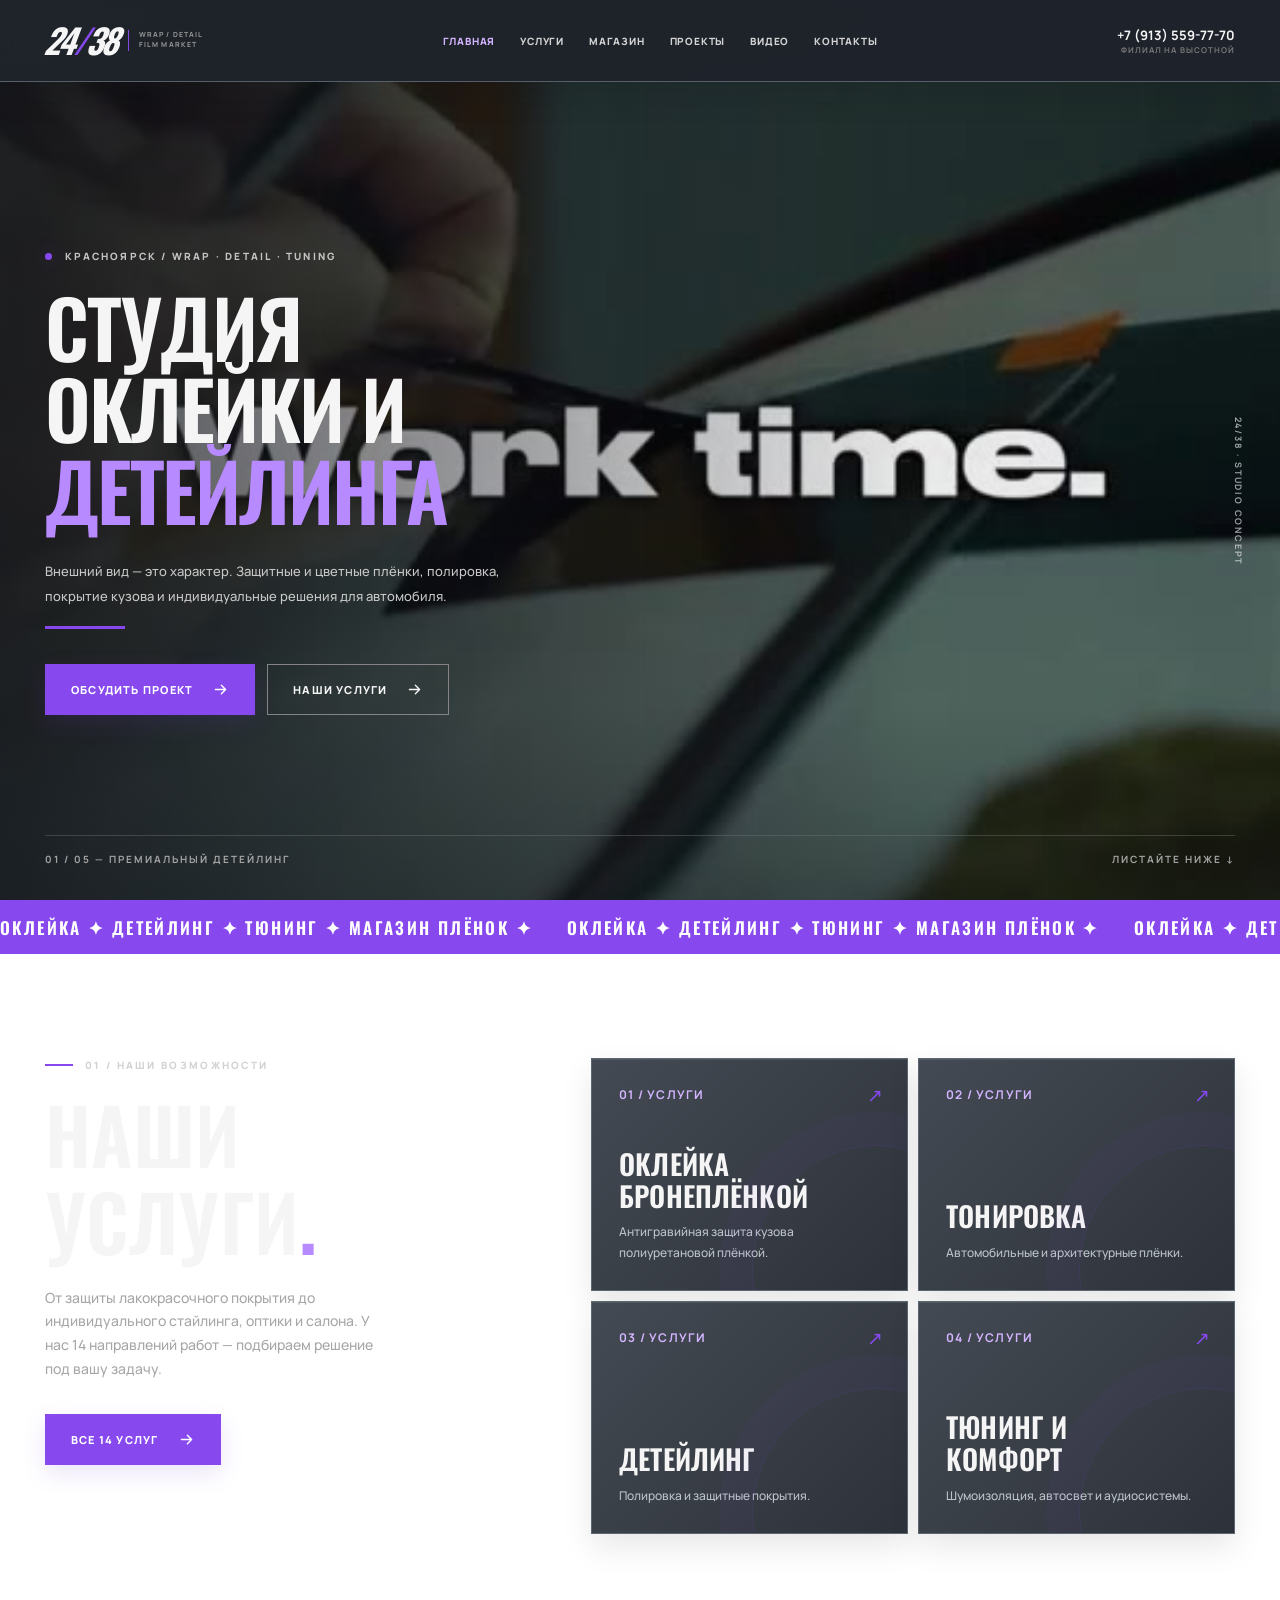
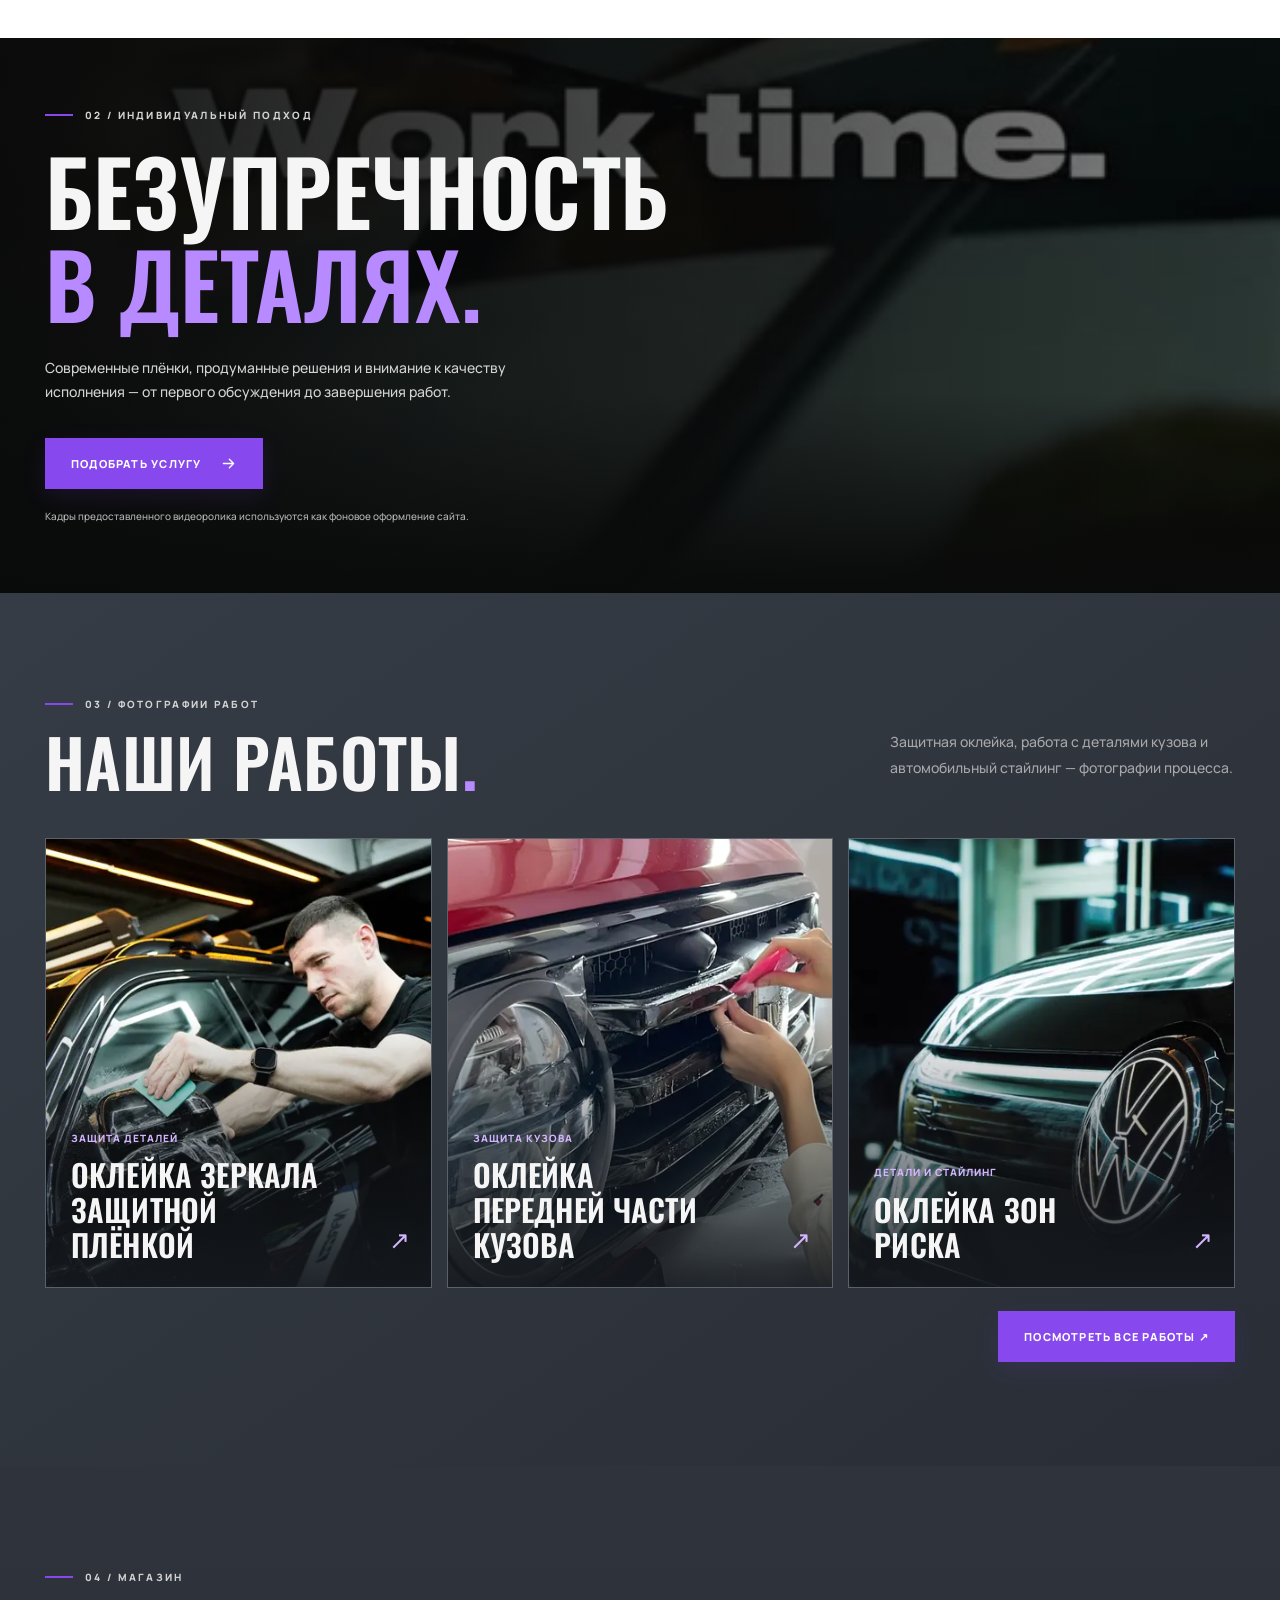
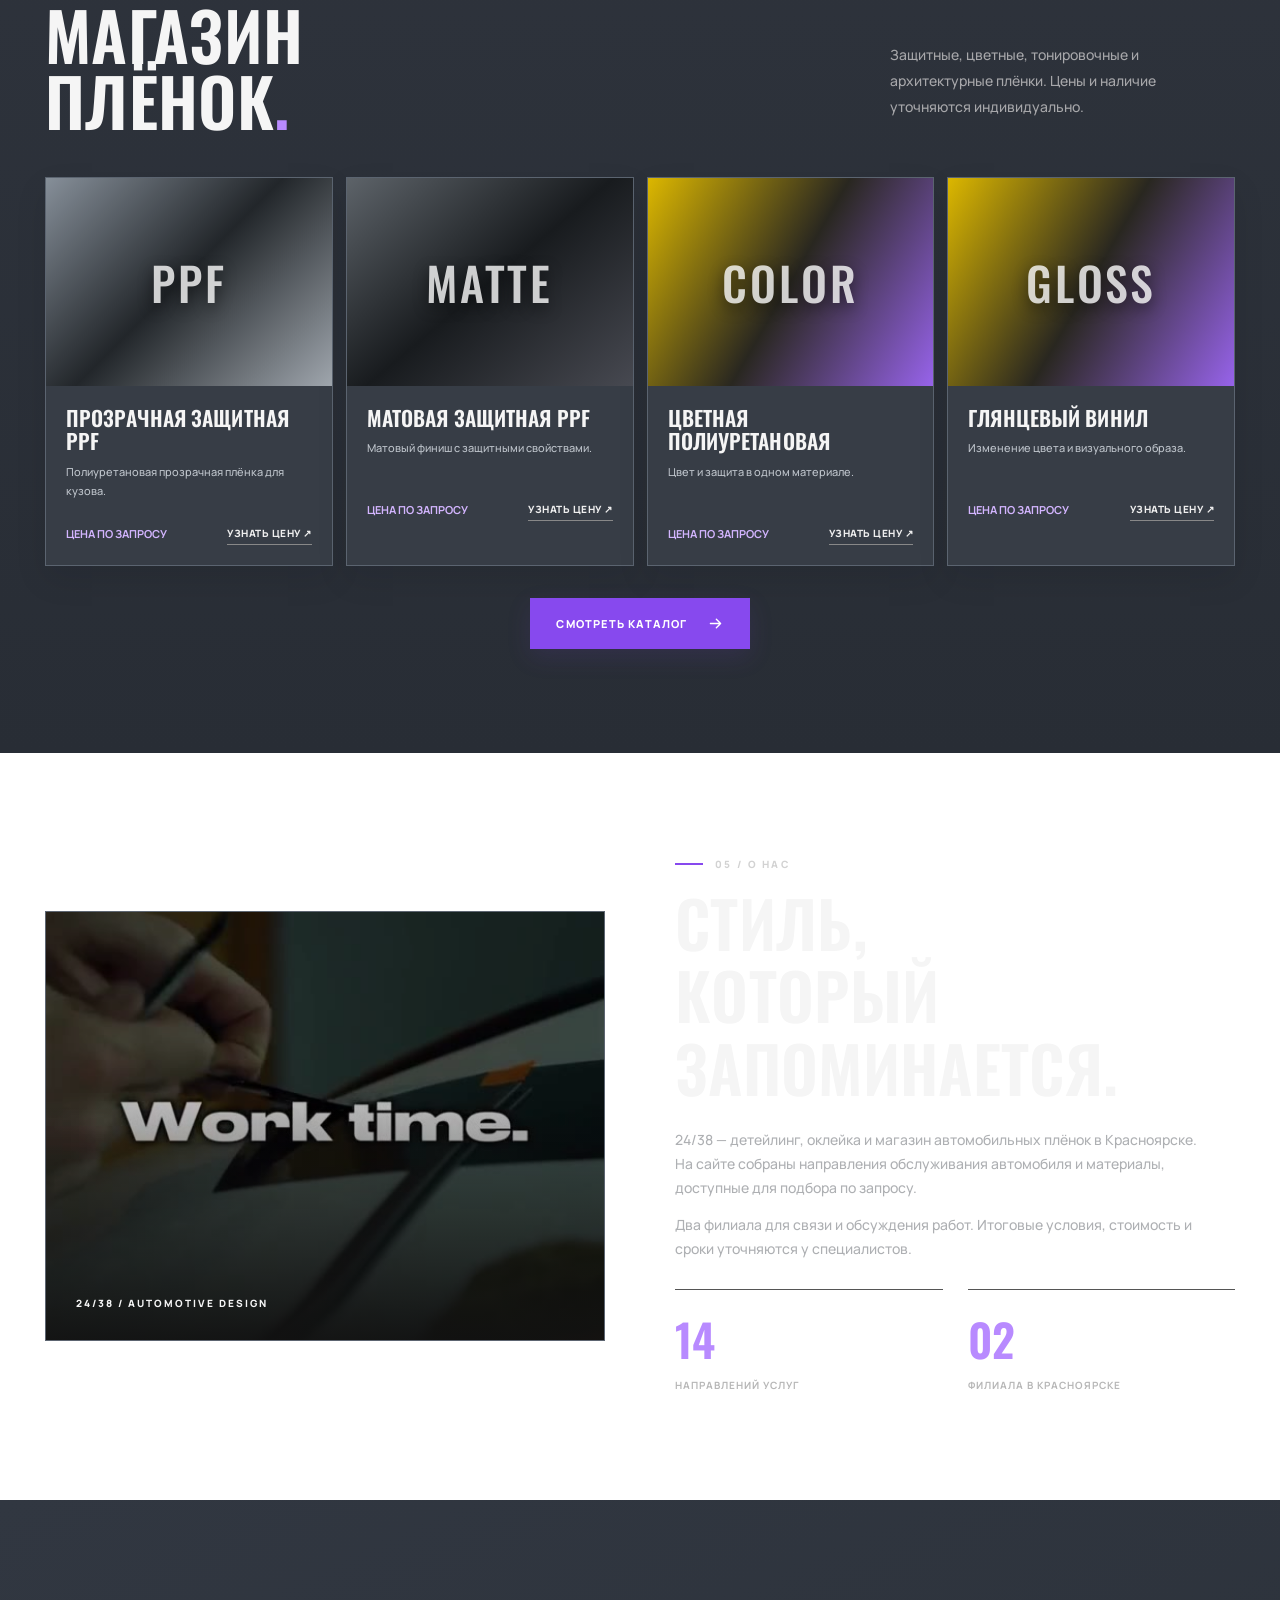
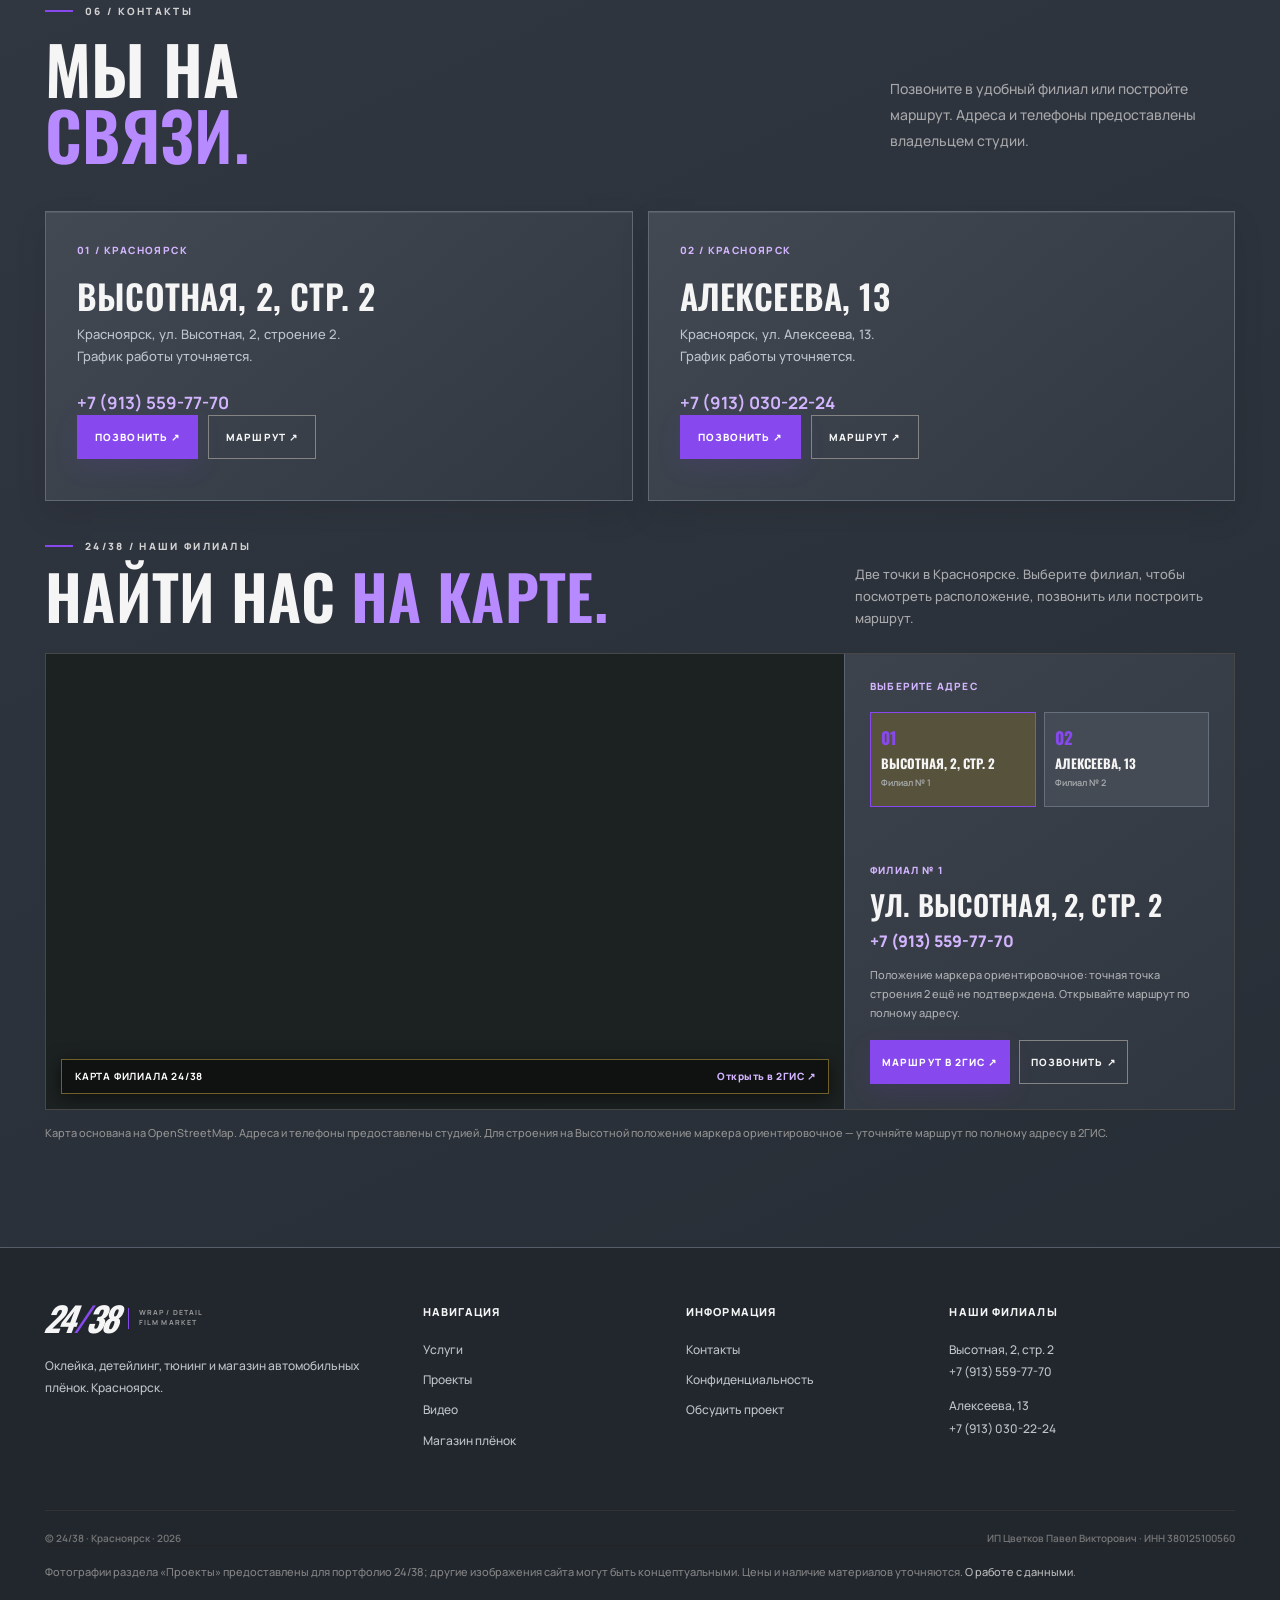
==== commit c5d0bf3a: "copy: rename Volkswagen portfolio captions to Оклейка зон риска in index.html" ====
--- a/index.html
+++ b/index.html
@@ -1,4 +1,4 @@
-<!doctype html><html lang="ru"><head><meta charset="UTF-8"><meta name="viewport" content="width=device-width, initial-scale=1, viewport-fit=cover"><meta name="theme-color" content="#252a32"><meta name="robots" content="noindex,nofollow"><meta name="description" content="24/38 — студия оклейки и детейлинга, Красноярск. Защитные плёнки, тонировка, полировка, магазин плёнок и два филиала."><title>Студия оклейки и детейлинга | 24/38 · Красноярск</title><link rel="icon" href="assets/favicon.svg" type="image/svg+xml"><link rel="stylesheet" href="assets/site.css?v=violet6"><link rel="preload" as="image" href="assets/studio-worktime-poster.jpg"></head><body><header class="header"><div class="wrap header-inner"><a class="logo" href="index.html" aria-label="24/38 — главная"><span class="logo-mark">24<b>/</b>38</span><span class="logo-label">WRAP / DETAIL<br>FILM MARKET</span></a><nav class="nav" id="primary-nav" aria-label="Навигация сайта"><a href="index.html" class="active">Главная</a><a href="services.html" class="">Услуги</a><a href="shop.html" class="">Магазин</a><a href="projects.html" class="">Проекты</a><a href="video.html" class="">Видео</a><a href="contacts.html" class="">Контакты</a></nav><div class="head-contact"><a class="head-number" href="tel:+79135597770">+7 (913) 559-77-70<small>Филиал на Высотной</small></a><button class="menu-toggle" type="button" aria-label="Открыть меню" aria-controls="primary-nav" aria-expanded="false"><svg viewBox="0 0 24 24" fill="none" stroke="currentColor" stroke-width="1.7" stroke-linecap="round"><path d="M3 6h18M3 12h18M3 18h18"/></svg></button></div></div></header><main><section class="hero" id="top"><div class="hero-photo hero-video-layer" aria-hidden="true"><video id="hero-background-video" class="hero-video" autoplay muted loop playsinline webkit-playsinline preload="metadata" poster="assets/studio-worktime-poster.jpg" width="720" height="1280"><source src="assets/studio-worktime.mp4?v=ios5" type="video/mp4"></video></div><div class="hero-rails" aria-hidden="true"></div><div class="wrap hero-inner"><div class="hero-copy"><div class="hero-hint"><i></i> КРАСНОЯРСК / WRAP · DETAIL · TUNING</div><h1>СТУДИЯ<br>ОКЛЕЙКИ И<br><strong>ДЕТЕЙЛИНГА</strong></h1><p>Внешний вид — это характер. Защитные и цветные плёнки, полировка, покрытие кузова и индивидуальные решения для автомобиля.</p><div class="hero-line"></div><div class="hero-buttons"><a class="btn btn-primary" href="#contact" data-contact="Оклейка и детейлинг">ОБСУДИТЬ ПРОЕКТ <svg viewBox="0 0 20 20" fill="none" stroke="currentColor" stroke-width="1.6" stroke-linecap="round" stroke-linejoin="round"><path d="M4 10h12m-5-5 5 5-5 5"/></svg></a><a class="btn btn-outline" href="services.html">НАШИ УСЛУГИ <svg viewBox="0 0 20 20" fill="none" stroke="currentColor" stroke-width="1.6" stroke-linecap="round" stroke-linejoin="round"><path d="M4 10h12m-5-5 5 5-5 5"/></svg></a></div></div><div class="hero-model">24/38 · STUDIO CONCEPT</div><div class="hero-counter"><span>01 / 05 — ПРЕМИАЛЬНЫЙ ДЕТЕЙЛИНГ</span><a href="#services">ЛИСТАЙТЕ НИЖЕ ↓</a></div></div></section><div class="ribbon" aria-hidden="true"><div class="ribbon-track"><span>ОКЛЕЙКА <b>✦</b> ДЕТЕЙЛИНГ <b>✦</b> ТЮНИНГ <b>✦</b> МАГАЗИН ПЛЁНОК <b>✦</b></span><span>ОКЛЕЙКА <b>✦</b> ДЕТЕЙЛИНГ <b>✦</b> ТЮНИНГ <b>✦</b> МАГАЗИН ПЛЁНОК <b>✦</b></span><span>ОКЛЕЙКА <b>✦</b> ДЕТЕЙЛИНГ <b>✦</b> ТЮНИНГ <b>✦</b> МАГАЗИН ПЛЁНОК <b>✦</b></span><span>ОКЛЕЙКА <b>✦</b> ДЕТЕЙЛИНГ <b>✦</b> ТЮНИНГ <b>✦</b> МАГАЗИН ПЛЁНОК <b>✦</b></span></div></div><section class="section" id="services"><div class="wrap services-intro"><div class="services-lead"><div class="eyebrow">01 / НАШИ ВОЗМОЖНОСТИ</div><h2>НАШИ<br>УСЛУГИ<span class="accent">.</span></h2><p>От защиты лакокрасочного покрытия до индивидуального стайлинга, оптики и салона. У нас 14 направлений работ — подбираем решение под вашу задачу.</p><a class="btn btn-primary" href="services.html">ВСЕ 14 УСЛУГ<svg viewBox="0 0 20 20" fill="none" stroke="currentColor" stroke-width="1.6" stroke-linecap="round" stroke-linejoin="round"><path d="M4 10h12m-5-5 5 5-5 5"/></svg></a></div><div class="service-tiles"><a class="tile" href="services.html#bron-wrap"><span class="tile-no">01 / УСЛУГИ</span><span class="tile-arrow">↗</span><div><h3>ОКЛЕЙКА БРОНЕПЛЁНКОЙ</h3><p>Антигравийная защита кузова полиуретановой плёнкой.</p></div></a><a class="tile" href="services.html"><span class="tile-no">02 / УСЛУГИ</span><span class="tile-arrow">↗</span><div><h3>ТОНИРОВКА</h3><p>Автомобильные и архитектурные плёнки.</p></div></a><a class="tile" href="services.html"><span class="tile-no">03 / УСЛУГИ</span><span class="tile-arrow">↗</span><div><h3>ДЕТЕЙЛИНГ</h3><p>Полировка и защитные покрытия.</p></div></a><a class="tile" href="services.html"><span class="tile-no">04 / УСЛУГИ</span><span class="tile-arrow">↗</span><div><h3>ТЮНИНГ И КОМФОРТ</h3><p>Шумоизоляция, автосвет и аудиосистемы.</p></div></a></div></div></section><section class="wide-panel"><img src="assets/studio-worktime-poster.jpg" width="720" height="1280" loading="lazy" alt="Кадр из ролика о детейлинге автомобиля"><div class="wrap"><div class="eyebrow">02 / ИНДИВИДУАЛЬНЫЙ ПОДХОД</div><h2>БЕЗУПРЕЧНОСТЬ<br><em>В ДЕТАЛЯХ.</em></h2><p>Современные плёнки, продуманные решения и внимание к качеству исполнения — от первого обсуждения до завершения работ.</p><a class="btn btn-primary" href="services.html">ПОДОБРАТЬ УСЛУГУ<svg viewBox="0 0 20 20" fill="none" stroke="currentColor" stroke-width="1.6" stroke-linecap="round" stroke-linejoin="round"><path d="M4 10h12m-5-5 5 5-5 5"/></svg></a><span class="concept-note">Кадры предоставленного видеоролика используются как фоновое оформление сайта.</span></div></section><section class="section works-home" id="real-works"><div class="wrap"><div class="section-heading"><div><div class="eyebrow">03 / ФОТОГРАФИИ РАБОТ</div><h2>НАШИ РАБОТЫ<span class="accent">.</span></h2></div><p>Защитная оклейка, работа с деталями кузова и автомобильный стайлинг — фотографии процесса.</p></div><div class="works-home-grid"><a class="works-home-card" href="projects.html#work-7"><img src="assets/works/mirror-ppf-work.webp" srcset="assets/works/mirror-ppf-work-sm.webp 430w, assets/works/mirror-ppf-work.webp 905w" sizes="(max-width: 620px) calc(100vw - 34px), (max-width: 900px) 47vw, 33vw" width="900" height="1600" loading="lazy" decoding="async" alt="Оклейка зеркала защитной плёнкой"><div class="works-home-card-body"><span>Защита деталей</span><h3>Оклейка зеркала защитной плёнкой</h3><span class="works-home-arrow" aria-hidden="true">↗</span></div></a><a class="works-home-card" href="projects.html#work-9"><img src="assets/works/front-grille-film.webp" srcset="assets/works/front-grille-film-sm.webp 427w, assets/works/front-grille-film.webp 900w" sizes="(max-width: 620px) calc(100vw - 34px), (max-width: 900px) 47vw, 33vw" width="900" height="1600" loading="lazy" decoding="async" alt="Оклейка передней части кузова"><div class="works-home-card-body"><span>Защита кузова</span><h3>Оклейка передней части кузова</h3><span class="works-home-arrow" aria-hidden="true">↗</span></div></a><a class="works-home-card" href="projects.html#work-3"><img src="assets/works/vw-white-emblem.webp" srcset="assets/works/vw-white-emblem-sm.webp 427w, assets/works/vw-white-emblem.webp 720w" sizes="(max-width: 620px) calc(100vw - 34px), (max-width: 900px) 47vw, 33vw" width="900" height="1600" loading="lazy" decoding="async" alt="Эмблема Volkswagen"><div class="works-home-card-body"><span>Детали и стайлинг</span><h3>Эмблема Volkswagen</h3><span class="works-home-arrow" aria-hidden="true">↗</span></div></a></div><div class="works-home-footer"><a class="btn btn-primary" href="projects.html">ПОСМОТРЕТЬ ВСЕ РАБОТЫ ↗</a></div></div></section><section class="section shop-preview"><div class="wrap"><div class="section-heading"><div><div class="eyebrow">04 / МАГАЗИН</div><h2>МАГАЗИН<br>ПЛЁНОК<span class="accent">.</span></h2></div><p>Защитные, цветные, тонировочные и архитектурные плёнки. Цены и наличие уточняются индивидуально.</p></div><div class="film-grid"><article class="film" data-category="Защита" data-search="прозрачная защитная ppf полиуретановая прозрачная плёнка для кузова."><div class="film-art type-ppf"><span>PPF</span></div><div class="film-content"><h3>Прозрачная защитная PPF</h3><p>Полиуретановая прозрачная плёнка для кузова.</p><div class="film-bottom"><strong>ЦЕНА ПО ЗАПРОСУ</strong><button type="button" data-contact="Прозрачная защитная PPF">УЗНАТЬ ЦЕНУ ↗</button></div></div></article><article class="film" data-category="Защита" data-search="матовая защитная ppf матовый финиш с защитными свойствами."><div class="film-art type-matte"><span>MATTE</span></div><div class="film-content"><h3>Матовая защитная PPF</h3><p>Матовый финиш с защитными свойствами.</p><div class="film-bottom"><strong>ЦЕНА ПО ЗАПРОСУ</strong><button type="button" data-contact="Матовая защитная PPF">УЗНАТЬ ЦЕНУ ↗</button></div></div></article><article class="film" data-category="Стайлинг" data-search="цветная полиуретановая цвет и защита в одном материале."><div class="film-art type-vinyl"><span>COLOR</span></div><div class="film-content"><h3>Цветная полиуретановая</h3><p>Цвет и защита в одном материале.</p><div class="film-bottom"><strong>ЦЕНА ПО ЗАПРОСУ</strong><button type="button" data-contact="Цветная полиуретановая">УЗНАТЬ ЦЕНУ ↗</button></div></div></article><article class="film" data-category="Стайлинг" data-search="глянцевый винил изменение цвета и визуального образа."><div class="film-art type-vinyl"><span>GLOSS</span></div><div class="film-content"><h3>Глянцевый винил</h3><p>Изменение цвета и визуального образа.</p><div class="film-bottom"><strong>ЦЕНА ПО ЗАПРОСУ</strong><button type="button" data-contact="Глянцевый винил">УЗНАТЬ ЦЕНУ ↗</button></div></div></article></div><div style="text-align:center;margin-top:32px"><a class="btn btn-primary" href="shop.html">СМОТРЕТЬ КАТАЛОГ<svg viewBox="0 0 20 20" fill="none" stroke="currentColor" stroke-width="1.6" stroke-linecap="round" stroke-linejoin="round"><path d="M4 10h12m-5-5 5 5-5 5"/></svg></a></div></div></section><section class="section"><div class="wrap about-split"><div class="about-visual"><img src="assets/studio-worktime-poster.jpg" alt="Работа в детейлинг-студии: кадр из видео" loading="lazy"><small>24/38 / AUTOMOTIVE DESIGN</small></div><div class="about-copy"><div class="eyebrow">05 / О НАС</div><h2>СТИЛЬ,<br>КОТОРЫЙ<br>ЗАПОМИНАЕТСЯ.</h2><p>24/38 — детейлинг, оклейка и магазин автомобильных плёнок в Красноярске. На сайте собраны направления обслуживания автомобиля и материалы, доступные для подбора по запросу.</p><p>Два филиала для связи и обсуждения работ. Итоговые условия, стоимость и сроки уточняются у специалистов.</p><div class="numbers"><div><b>14</b><small>Направлений услуг</small></div><div><b>02</b><small>Филиала в Красноярске</small></div></div></div></div></section><section class="section contacts-area" id="contact"><div class="wrap"><div class="section-heading"><div><div class="eyebrow">06 / КОНТАКТЫ</div><h2>МЫ НА<br><span class="accent">СВЯЗИ.</span></h2></div><p>Позвоните в удобный филиал или постройте маршрут. Адреса и телефоны предоставлены владельцем студии.</p></div><div class="branch-grid" id="branches"><article class="branch"><div class="branch-no">01 / КРАСНОЯРСК</div><h3>ВЫСОТНАЯ, 2, СТР. 2</h3><p>Красноярск, ул. Высотная, 2, строение 2.<br>График работы уточняется.</p><a class="phone" href="tel:+79135597770">+7 (913) 559-77-70</a><div class="branch-actions"><a class="btn btn-primary" href="tel:+79135597770">ПОЗВОНИТЬ ↗</a><a class="btn btn-outline" href="https://2gis.ru/krasnoyarsk/search/Высотная%202%20строение%202" target="_blank" rel="noopener noreferrer">МАРШРУТ ↗</a></div></article><article class="branch"><div class="branch-no">02 / КРАСНОЯРСК</div><h3>АЛЕКСЕЕВА, 13</h3><p>Красноярск, ул. Алексеева, 13.<br>График работы уточняется.</p><a class="phone" href="tel:+79130302224">+7 (913) 030-22-24</a><div class="branch-actions"><a class="btn btn-primary" href="tel:+79130302224">ПОЗВОНИТЬ ↗</a><a class="btn btn-outline" href="https://2gis.ru/krasnoyarsk/search/Алексеева%2013" target="_blank" rel="noopener noreferrer">МАРШРУТ ↗</a></div></article></div><section class="map-showcase" aria-labelledby="branch-map-heading">
+<!doctype html><html lang="ru"><head><meta charset="UTF-8"><meta name="viewport" content="width=device-width, initial-scale=1, viewport-fit=cover"><meta name="theme-color" content="#252a32"><meta name="robots" content="noindex,nofollow"><meta name="description" content="24/38 — студия оклейки и детейлинга, Красноярск. Защитные плёнки, тонировка, полировка, магазин плёнок и два филиала."><title>Студия оклейки и детейлинга | 24/38 · Красноярск</title><link rel="icon" href="assets/favicon.svg" type="image/svg+xml"><link rel="stylesheet" href="assets/site.css?v=violet6"><link rel="preload" as="image" href="assets/studio-worktime-poster.jpg"></head><body><header class="header"><div class="wrap header-inner"><a class="logo" href="index.html" aria-label="24/38 — главная"><span class="logo-mark">24<b>/</b>38</span><span class="logo-label">WRAP / DETAIL<br>FILM MARKET</span></a><nav class="nav" id="primary-nav" aria-label="Навигация сайта"><a href="index.html" class="active">Главная</a><a href="services.html" class="">Услуги</a><a href="shop.html" class="">Магазин</a><a href="projects.html" class="">Проекты</a><a href="video.html" class="">Видео</a><a href="contacts.html" class="">Контакты</a></nav><div class="head-contact"><a class="head-number" href="tel:+79135597770">+7 (913) 559-77-70<small>Филиал на Высотной</small></a><button class="menu-toggle" type="button" aria-label="Открыть меню" aria-controls="primary-nav" aria-expanded="false"><svg viewBox="0 0 24 24" fill="none" stroke="currentColor" stroke-width="1.7" stroke-linecap="round"><path d="M3 6h18M3 12h18M3 18h18"/></svg></button></div></div></header><main><section class="hero" id="top"><div class="hero-photo hero-video-layer" aria-hidden="true"><video id="hero-background-video" class="hero-video" autoplay muted loop playsinline webkit-playsinline preload="metadata" poster="assets/studio-worktime-poster.jpg" width="720" height="1280"><source src="assets/studio-worktime.mp4?v=ios5" type="video/mp4"></video></div><div class="hero-rails" aria-hidden="true"></div><div class="wrap hero-inner"><div class="hero-copy"><div class="hero-hint"><i></i> КРАСНОЯРСК / WRAP · DETAIL · TUNING</div><h1>СТУДИЯ<br>ОКЛЕЙКИ И<br><strong>ДЕТЕЙЛИНГА</strong></h1><p>Внешний вид — это характер. Защитные и цветные плёнки, полировка, покрытие кузова и индивидуальные решения для автомобиля.</p><div class="hero-line"></div><div class="hero-buttons"><a class="btn btn-primary" href="#contact" data-contact="Оклейка и детейлинг">ОБСУДИТЬ ПРОЕКТ <svg viewBox="0 0 20 20" fill="none" stroke="currentColor" stroke-width="1.6" stroke-linecap="round" stroke-linejoin="round"><path d="M4 10h12m-5-5 5 5-5 5"/></svg></a><a class="btn btn-outline" href="services.html">НАШИ УСЛУГИ <svg viewBox="0 0 20 20" fill="none" stroke="currentColor" stroke-width="1.6" stroke-linecap="round" stroke-linejoin="round"><path d="M4 10h12m-5-5 5 5-5 5"/></svg></a></div></div><div class="hero-model">24/38 · STUDIO CONCEPT</div><div class="hero-counter"><span>01 / 05 — ПРЕМИАЛЬНЫЙ ДЕТЕЙЛИНГ</span><a href="#services">ЛИСТАЙТЕ НИЖЕ ↓</a></div></div></section><div class="ribbon" aria-hidden="true"><div class="ribbon-track"><span>ОКЛЕЙКА <b>✦</b> ДЕТЕЙЛИНГ <b>✦</b> ТЮНИНГ <b>✦</b> МАГАЗИН ПЛЁНОК <b>✦</b></span><span>ОКЛЕЙКА <b>✦</b> ДЕТЕЙЛИНГ <b>✦</b> ТЮНИНГ <b>✦</b> МАГАЗИН ПЛЁНОК <b>✦</b></span><span>ОКЛЕЙКА <b>✦</b> ДЕТЕЙЛИНГ <b>✦</b> ТЮНИНГ <b>✦</b> МАГАЗИН ПЛЁНОК <b>✦</b></span><span>ОКЛЕЙКА <b>✦</b> ДЕТЕЙЛИНГ <b>✦</b> ТЮНИНГ <b>✦</b> МАГАЗИН ПЛЁНОК <b>✦</b></span></div></div><section class="section" id="services"><div class="wrap services-intro"><div class="services-lead"><div class="eyebrow">01 / НАШИ ВОЗМОЖНОСТИ</div><h2>НАШИ<br>УСЛУГИ<span class="accent">.</span></h2><p>От защиты лакокрасочного покрытия до индивидуального стайлинга, оптики и салона. У нас 14 направлений работ — подбираем решение под вашу задачу.</p><a class="btn btn-primary" href="services.html">ВСЕ 14 УСЛУГ<svg viewBox="0 0 20 20" fill="none" stroke="currentColor" stroke-width="1.6" stroke-linecap="round" stroke-linejoin="round"><path d="M4 10h12m-5-5 5 5-5 5"/></svg></a></div><div class="service-tiles"><a class="tile" href="services.html#bron-wrap"><span class="tile-no">01 / УСЛУГИ</span><span class="tile-arrow">↗</span><div><h3>ОКЛЕЙКА БРОНЕПЛЁНКОЙ</h3><p>Антигравийная защита кузова полиуретановой плёнкой.</p></div></a><a class="tile" href="services.html"><span class="tile-no">02 / УСЛУГИ</span><span class="tile-arrow">↗</span><div><h3>ТОНИРОВКА</h3><p>Автомобильные и архитектурные плёнки.</p></div></a><a class="tile" href="services.html"><span class="tile-no">03 / УСЛУГИ</span><span class="tile-arrow">↗</span><div><h3>ДЕТЕЙЛИНГ</h3><p>Полировка и защитные покрытия.</p></div></a><a class="tile" href="services.html"><span class="tile-no">04 / УСЛУГИ</span><span class="tile-arrow">↗</span><div><h3>ТЮНИНГ И КОМФОРТ</h3><p>Шумоизоляция, автосвет и аудиосистемы.</p></div></a></div></div></section><section class="wide-panel"><img src="assets/studio-worktime-poster.jpg" width="720" height="1280" loading="lazy" alt="Кадр из ролика о детейлинге автомобиля"><div class="wrap"><div class="eyebrow">02 / ИНДИВИДУАЛЬНЫЙ ПОДХОД</div><h2>БЕЗУПРЕЧНОСТЬ<br><em>В ДЕТАЛЯХ.</em></h2><p>Современные плёнки, продуманные решения и внимание к качеству исполнения — от первого обсуждения до завершения работ.</p><a class="btn btn-primary" href="services.html">ПОДОБРАТЬ УСЛУГУ<svg viewBox="0 0 20 20" fill="none" stroke="currentColor" stroke-width="1.6" stroke-linecap="round" stroke-linejoin="round"><path d="M4 10h12m-5-5 5 5-5 5"/></svg></a><span class="concept-note">Кадры предоставленного видеоролика используются как фоновое оформление сайта.</span></div></section><section class="section works-home" id="real-works"><div class="wrap"><div class="section-heading"><div><div class="eyebrow">03 / ФОТОГРАФИИ РАБОТ</div><h2>НАШИ РАБОТЫ<span class="accent">.</span></h2></div><p>Защитная оклейка, работа с деталями кузова и автомобильный стайлинг — фотографии процесса.</p></div><div class="works-home-grid"><a class="works-home-card" href="projects.html#work-7"><img src="assets/works/mirror-ppf-work.webp" srcset="assets/works/mirror-ppf-work-sm.webp 430w, assets/works/mirror-ppf-work.webp 905w" sizes="(max-width: 620px) calc(100vw - 34px), (max-width: 900px) 47vw, 33vw" width="900" height="1600" loading="lazy" decoding="async" alt="Оклейка зеркала защитной плёнкой"><div class="works-home-card-body"><span>Защита деталей</span><h3>Оклейка зеркала защитной плёнкой</h3><span class="works-home-arrow" aria-hidden="true">↗</span></div></a><a class="works-home-card" href="projects.html#work-9"><img src="assets/works/front-grille-film.webp" srcset="assets/works/front-grille-film-sm.webp 427w, assets/works/front-grille-film.webp 900w" sizes="(max-width: 620px) calc(100vw - 34px), (max-width: 900px) 47vw, 33vw" width="900" height="1600" loading="lazy" decoding="async" alt="Оклейка передней части кузова"><div class="works-home-card-body"><span>Защита кузова</span><h3>Оклейка передней части кузова</h3><span class="works-home-arrow" aria-hidden="true">↗</span></div></a><a class="works-home-card" href="projects.html#work-3"><img src="assets/works/vw-white-emblem.webp" srcset="assets/works/vw-white-emblem-sm.webp 427w, assets/works/vw-white-emblem.webp 720w" sizes="(max-width: 620px) calc(100vw - 34px), (max-width: 900px) 47vw, 33vw" width="900" height="1600" loading="lazy" decoding="async" alt="Оклейка зон риска"><div class="works-home-card-body"><span>Детали и стайлинг</span><h3>Оклейка зон риска</h3><span class="works-home-arrow" aria-hidden="true">↗</span></div></a></div><div class="works-home-footer"><a class="btn btn-primary" href="projects.html">ПОСМОТРЕТЬ ВСЕ РАБОТЫ ↗</a></div></div></section><section class="section shop-preview"><div class="wrap"><div class="section-heading"><div><div class="eyebrow">04 / МАГАЗИН</div><h2>МАГАЗИН<br>ПЛЁНОК<span class="accent">.</span></h2></div><p>Защитные, цветные, тонировочные и архитектурные плёнки. Цены и наличие уточняются индивидуально.</p></div><div class="film-grid"><article class="film" data-category="Защита" data-search="прозрачная защитная ppf полиуретановая прозрачная плёнка для кузова."><div class="film-art type-ppf"><span>PPF</span></div><div class="film-content"><h3>Прозрачная защитная PPF</h3><p>Полиуретановая прозрачная плёнка для кузова.</p><div class="film-bottom"><strong>ЦЕНА ПО ЗАПРОСУ</strong><button type="button" data-contact="Прозрачная защитная PPF">УЗНАТЬ ЦЕНУ ↗</button></div></div></article><article class="film" data-category="Защита" data-search="матовая защитная ppf матовый финиш с защитными свойствами."><div class="film-art type-matte"><span>MATTE</span></div><div class="film-content"><h3>Матовая защитная PPF</h3><p>Матовый финиш с защитными свойствами.</p><div class="film-bottom"><strong>ЦЕНА ПО ЗАПРОСУ</strong><button type="button" data-contact="Матовая защитная PPF">УЗНАТЬ ЦЕНУ ↗</button></div></div></article><article class="film" data-category="Стайлинг" data-search="цветная полиуретановая цвет и защита в одном материале."><div class="film-art type-vinyl"><span>COLOR</span></div><div class="film-content"><h3>Цветная полиуретановая</h3><p>Цвет и защита в одном материале.</p><div class="film-bottom"><strong>ЦЕНА ПО ЗАПРОСУ</strong><button type="button" data-contact="Цветная полиуретановая">УЗНАТЬ ЦЕНУ ↗</button></div></div></article><article class="film" data-category="Стайлинг" data-search="глянцевый винил изменение цвета и визуального образа."><div class="film-art type-vinyl"><span>GLOSS</span></div><div class="film-content"><h3>Глянцевый винил</h3><p>Изменение цвета и визуального образа.</p><div class="film-bottom"><strong>ЦЕНА ПО ЗАПРОСУ</strong><button type="button" data-contact="Глянцевый винил">УЗНАТЬ ЦЕНУ ↗</button></div></div></article></div><div style="text-align:center;margin-top:32px"><a class="btn btn-primary" href="shop.html">СМОТРЕТЬ КАТАЛОГ<svg viewBox="0 0 20 20" fill="none" stroke="currentColor" stroke-width="1.6" stroke-linecap="round" stroke-linejoin="round"><path d="M4 10h12m-5-5 5 5-5 5"/></svg></a></div></div></section><section class="section"><div class="wrap about-split"><div class="about-visual"><img src="assets/studio-worktime-poster.jpg" alt="Работа в детейлинг-студии: кадр из видео" loading="lazy"><small>24/38 / AUTOMOTIVE DESIGN</small></div><div class="about-copy"><div class="eyebrow">05 / О НАС</div><h2>СТИЛЬ,<br>КОТОРЫЙ<br>ЗАПОМИНАЕТСЯ.</h2><p>24/38 — детейлинг, оклейка и магазин автомобильных плёнок в Красноярске. На сайте собраны направления обслуживания автомобиля и материалы, доступные для подбора по запросу.</p><p>Два филиала для связи и обсуждения работ. Итоговые условия, стоимость и сроки уточняются у специалистов.</p><div class="numbers"><div><b>14</b><small>Направлений услуг</small></div><div><b>02</b><small>Филиала в Красноярске</small></div></div></div></div></section><section class="section contacts-area" id="contact"><div class="wrap"><div class="section-heading"><div><div class="eyebrow">06 / КОНТАКТЫ</div><h2>МЫ НА<br><span class="accent">СВЯЗИ.</span></h2></div><p>Позвоните в удобный филиал или постройте маршрут. Адреса и телефоны предоставлены владельцем студии.</p></div><div class="branch-grid" id="branches"><article class="branch"><div class="branch-no">01 / КРАСНОЯРСК</div><h3>ВЫСОТНАЯ, 2, СТР. 2</h3><p>Красноярск, ул. Высотная, 2, строение 2.<br>График работы уточняется.</p><a class="phone" href="tel:+79135597770">+7 (913) 559-77-70</a><div class="branch-actions"><a class="btn btn-primary" href="tel:+79135597770">ПОЗВОНИТЬ ↗</a><a class="btn btn-outline" href="https://2gis.ru/krasnoyarsk/search/Высотная%202%20строение%202" target="_blank" rel="noopener noreferrer">МАРШРУТ ↗</a></div></article><article class="branch"><div class="branch-no">02 / КРАСНОЯРСК</div><h3>АЛЕКСЕЕВА, 13</h3><p>Красноярск, ул. Алексеева, 13.<br>График работы уточняется.</p><a class="phone" href="tel:+79130302224">+7 (913) 030-22-24</a><div class="branch-actions"><a class="btn btn-primary" href="tel:+79130302224">ПОЗВОНИТЬ ↗</a><a class="btn btn-outline" href="https://2gis.ru/krasnoyarsk/search/Алексеева%2013" target="_blank" rel="noopener noreferrer">МАРШРУТ ↗</a></div></article></div><section class="map-showcase" aria-labelledby="branch-map-heading">
   <div class="map-intro">
     <div><div class="eyebrow">24/38 / НАШИ ФИЛИАЛЫ</div><h2 id="branch-map-heading">НАЙТИ НАС <span class="accent">НА КАРТЕ.</span></h2></div>
     <p>Две точки в Красноярске. Выберите филиал, чтобы посмотреть расположение, позвонить или построить маршрут.</p>
--- a/assets/site.css
+++ b/assets/site.css
@@ -282,3 +282,17 @@
 @media(prefers-reduced-motion:reduce){
   .hero-photo.hero-video-layer .hero-video{animation:none}
 }
+
+
+/* Contrast pass: vivid purple buttons, lighter lavender for small text on graphite. */
+:root{--accent-text:#d3b5ff;--accent-heading:#b88aff}
+.nav a:hover,.nav a.active,.crumbs a,.link-arrow:hover,.service-item button:hover,
+.film-bottom button:hover,.footer-col a:hover{color:var(--accent-text)!important}
+.works-category,.works-home-card-body span:first-child,.map-sidebar-eyebrow,
+.map-selected-label,.map-phone,.map-help a,.branch .phone,.branch-no,
+.film-bottom strong,.service-item .n,.tile .tile-no,.works-home-arrow,
+.hero-counter a:hover,.contact-number-grid strong,.copy-result,
+.works-filter:not(.active):hover,.works-bottom .link-arrow:hover{color:var(--accent-text)}
+.accent,.hero-copy h1 strong,.page-head h1 em,.wide-panel h2 em,
+.numbers b{color:var(--accent-heading)}
+.btn-primary:focus-visible,.mobile-call:focus-visible,.works-filter:focus-visible{outline-color:var(--accent-text)}
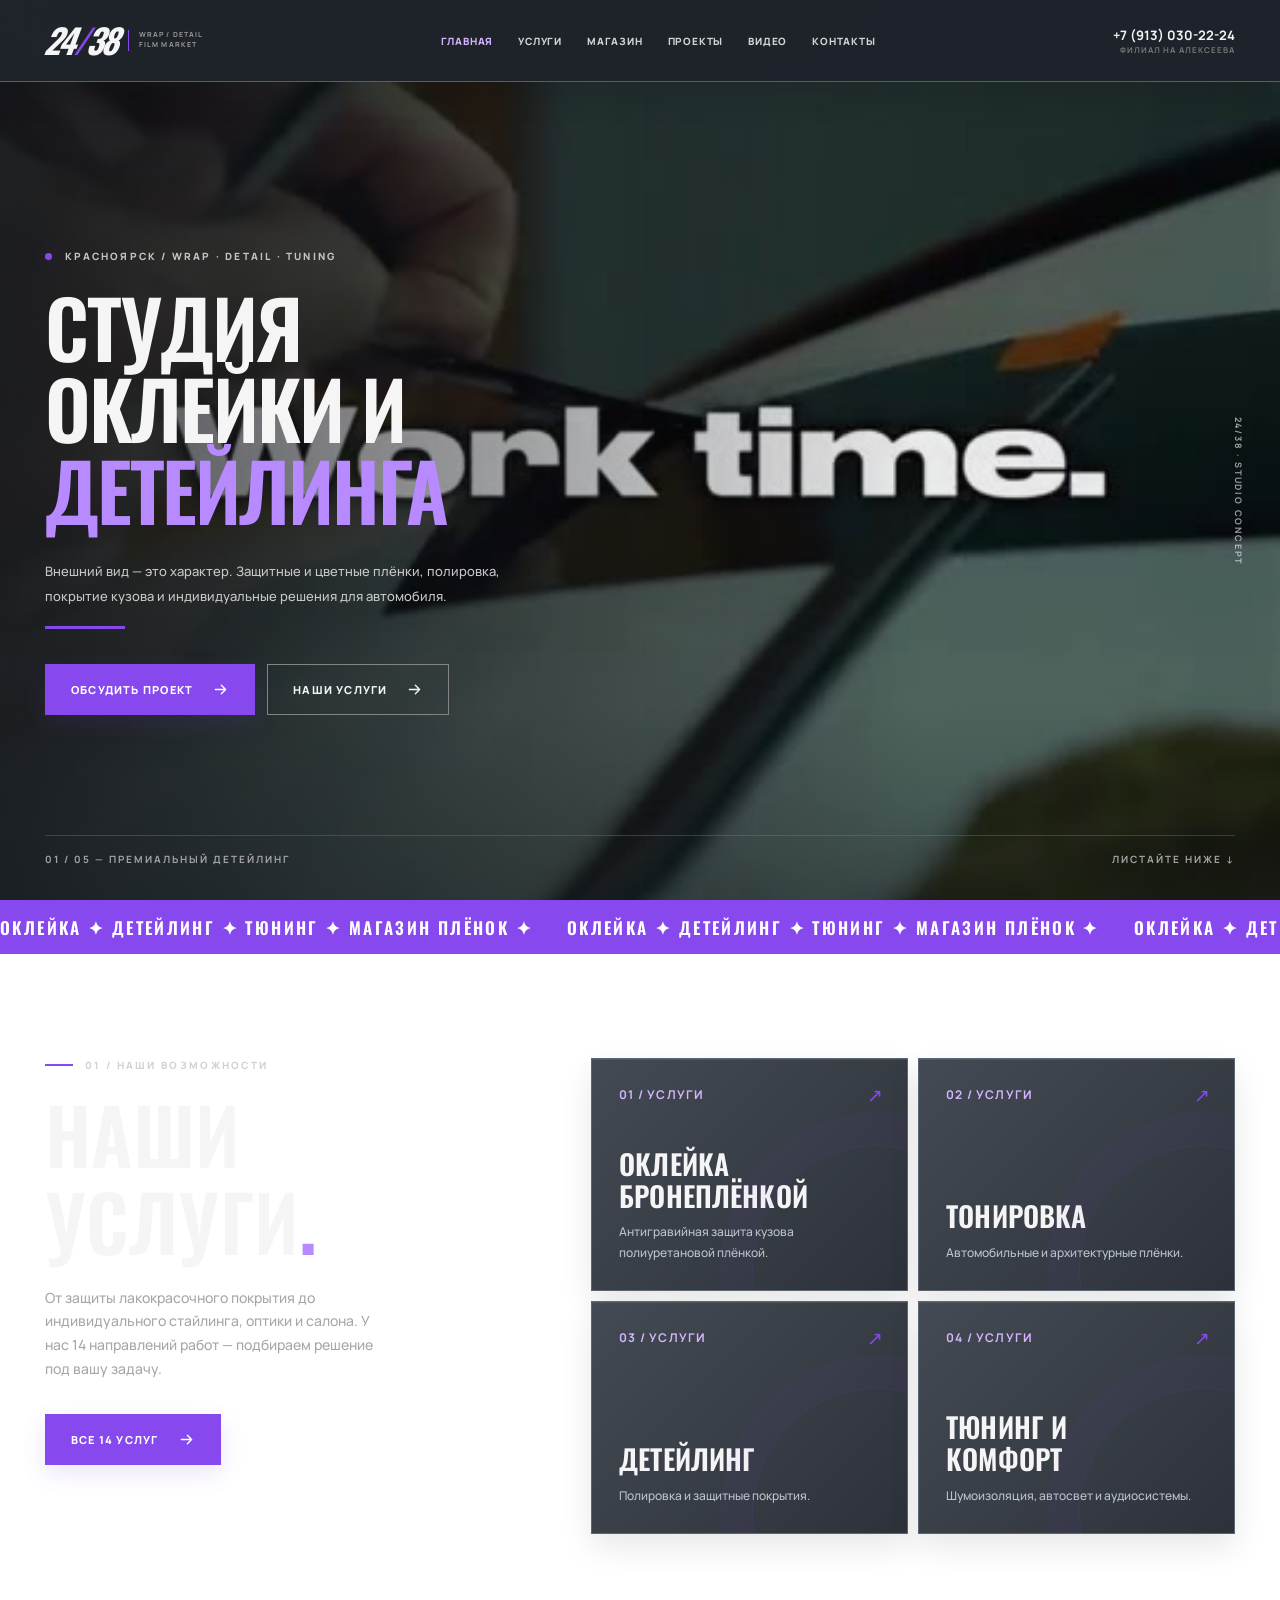
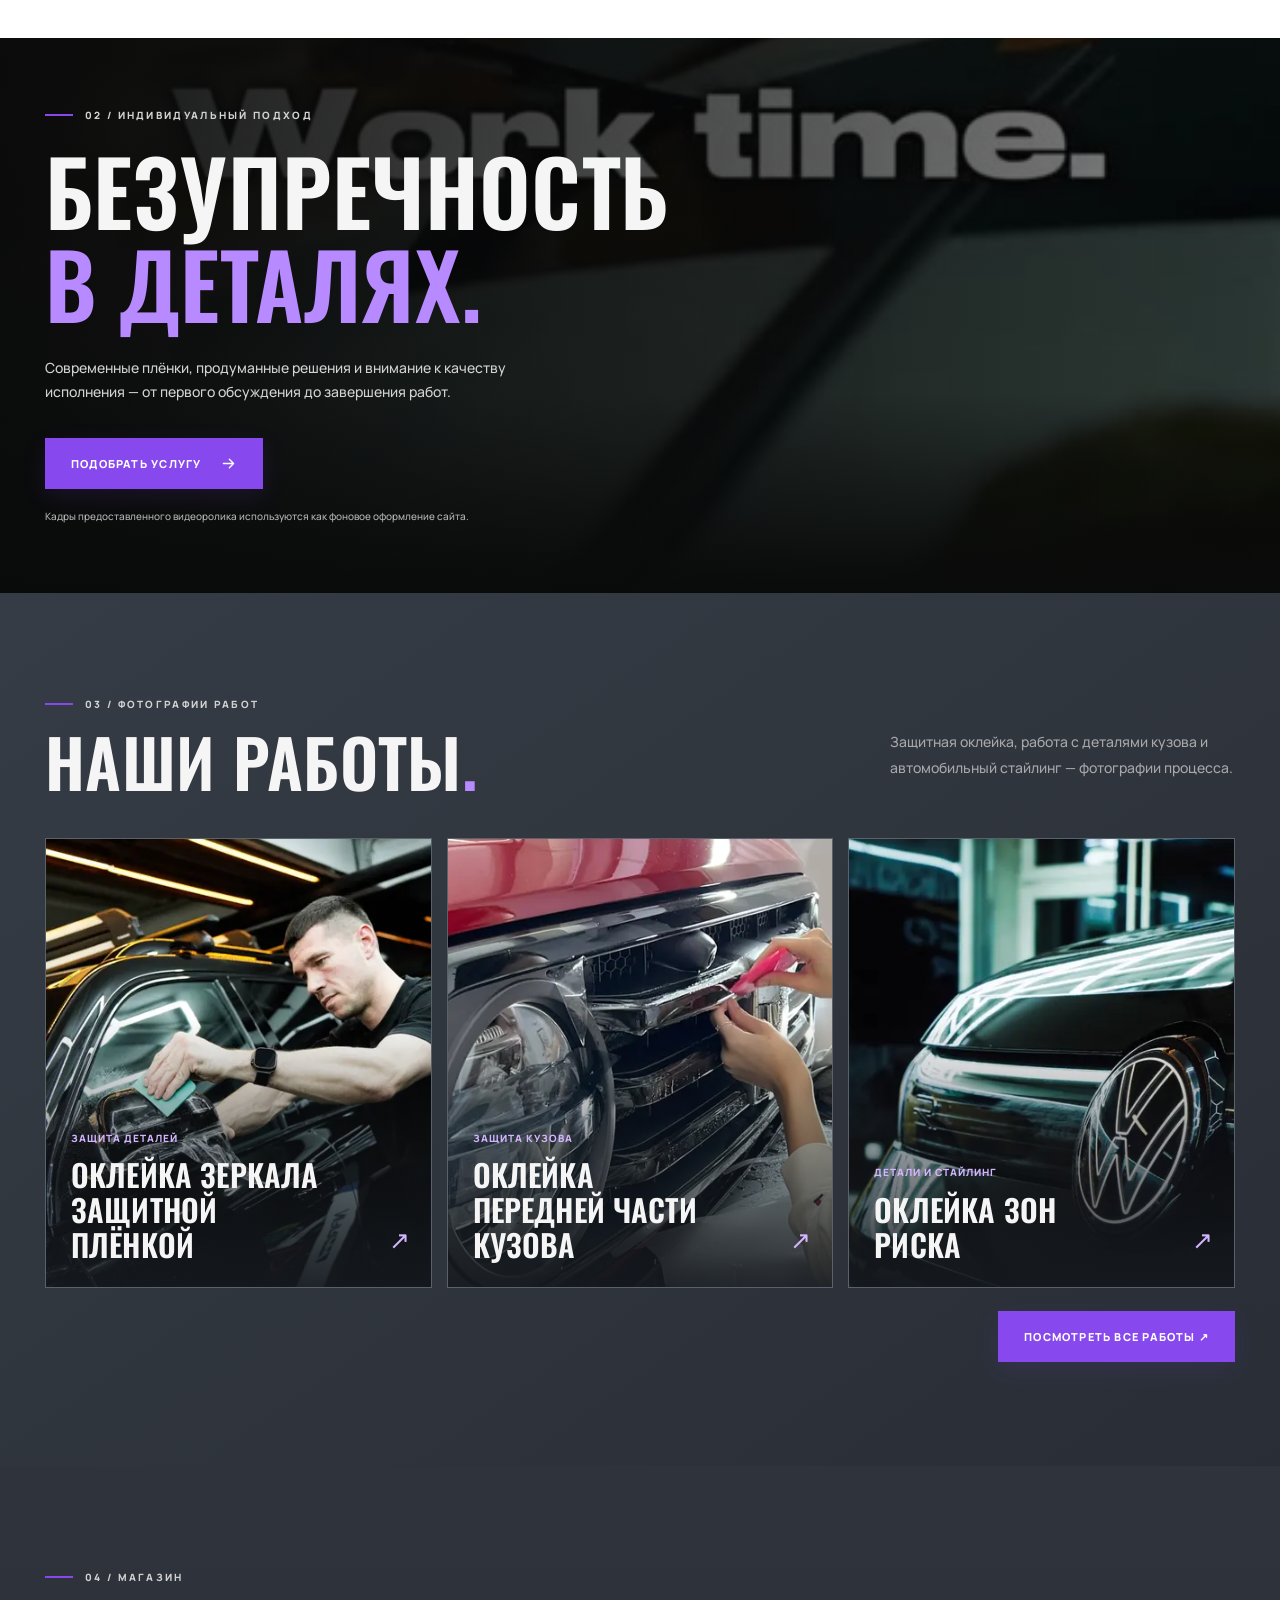
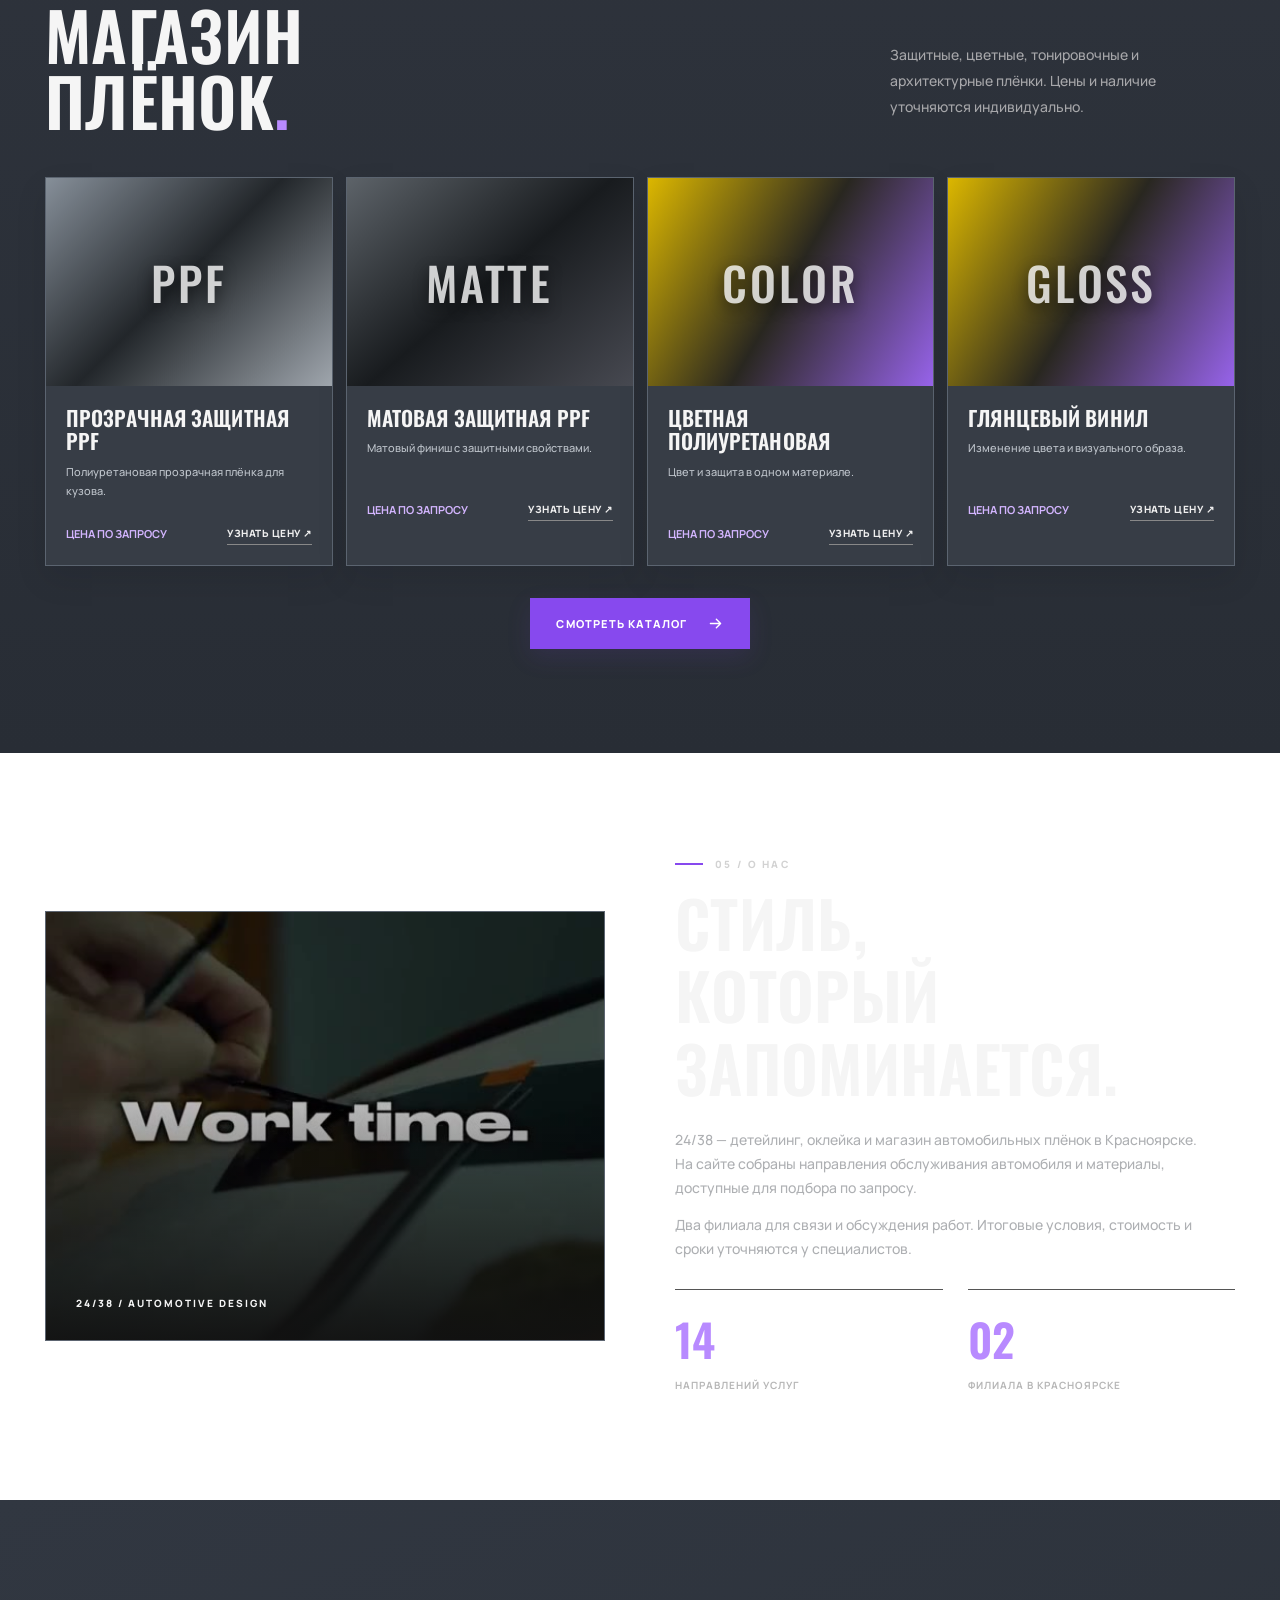
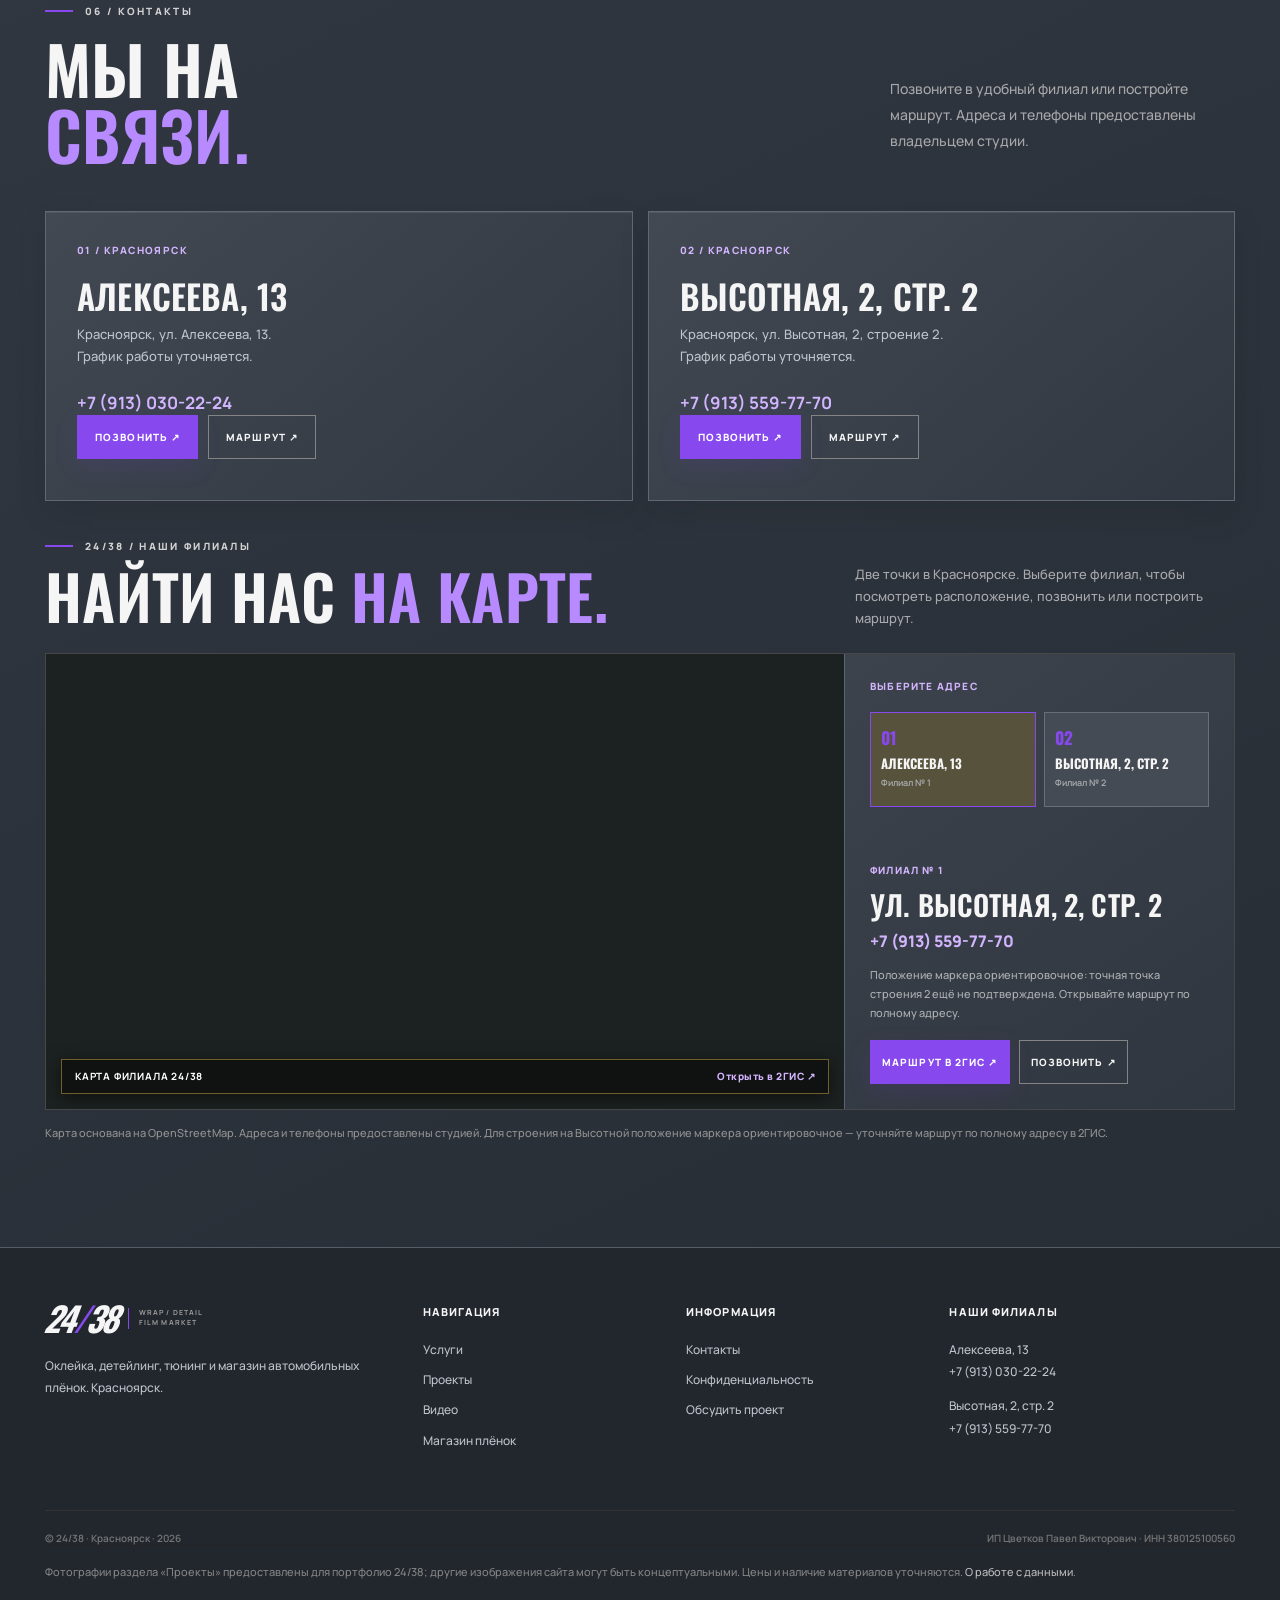
==== commit 1432992d: "contacts: place Alexeeva branch first consistently in index.html" ====
--- a/index.html
+++ b/index.html
@@ -1,27 +1,27 @@
-<!doctype html><html lang="ru"><head><meta charset="UTF-8"><meta name="viewport" content="width=device-width, initial-scale=1, viewport-fit=cover"><meta name="theme-color" content="#252a32"><meta name="robots" content="noindex,nofollow"><meta name="description" content="24/38 — студия оклейки и детейлинга, Красноярск. Защитные плёнки, тонировка, полировка, магазин плёнок и два филиала."><title>Студия оклейки и детейлинга | 24/38 · Красноярск</title><link rel="icon" href="assets/favicon.svg" type="image/svg+xml"><link rel="stylesheet" href="assets/site.css?v=violet6"><link rel="preload" as="image" href="assets/studio-worktime-poster.jpg"></head><body><header class="header"><div class="wrap header-inner"><a class="logo" href="index.html" aria-label="24/38 — главная"><span class="logo-mark">24<b>/</b>38</span><span class="logo-label">WRAP / DETAIL<br>FILM MARKET</span></a><nav class="nav" id="primary-nav" aria-label="Навигация сайта"><a href="index.html" class="active">Главная</a><a href="services.html" class="">Услуги</a><a href="shop.html" class="">Магазин</a><a href="projects.html" class="">Проекты</a><a href="video.html" class="">Видео</a><a href="contacts.html" class="">Контакты</a></nav><div class="head-contact"><a class="head-number" href="tel:+79135597770">+7 (913) 559-77-70<small>Филиал на Высотной</small></a><button class="menu-toggle" type="button" aria-label="Открыть меню" aria-controls="primary-nav" aria-expanded="false"><svg viewBox="0 0 24 24" fill="none" stroke="currentColor" stroke-width="1.7" stroke-linecap="round"><path d="M3 6h18M3 12h18M3 18h18"/></svg></button></div></div></header><main><section class="hero" id="top"><div class="hero-photo hero-video-layer" aria-hidden="true"><video id="hero-background-video" class="hero-video" autoplay muted loop playsinline webkit-playsinline preload="metadata" poster="assets/studio-worktime-poster.jpg" width="720" height="1280"><source src="assets/studio-worktime.mp4?v=ios5" type="video/mp4"></video></div><div class="hero-rails" aria-hidden="true"></div><div class="wrap hero-inner"><div class="hero-copy"><div class="hero-hint"><i></i> КРАСНОЯРСК / WRAP · DETAIL · TUNING</div><h1>СТУДИЯ<br>ОКЛЕЙКИ И<br><strong>ДЕТЕЙЛИНГА</strong></h1><p>Внешний вид — это характер. Защитные и цветные плёнки, полировка, покрытие кузова и индивидуальные решения для автомобиля.</p><div class="hero-line"></div><div class="hero-buttons"><a class="btn btn-primary" href="#contact" data-contact="Оклейка и детейлинг">ОБСУДИТЬ ПРОЕКТ <svg viewBox="0 0 20 20" fill="none" stroke="currentColor" stroke-width="1.6" stroke-linecap="round" stroke-linejoin="round"><path d="M4 10h12m-5-5 5 5-5 5"/></svg></a><a class="btn btn-outline" href="services.html">НАШИ УСЛУГИ <svg viewBox="0 0 20 20" fill="none" stroke="currentColor" stroke-width="1.6" stroke-linecap="round" stroke-linejoin="round"><path d="M4 10h12m-5-5 5 5-5 5"/></svg></a></div></div><div class="hero-model">24/38 · STUDIO CONCEPT</div><div class="hero-counter"><span>01 / 05 — ПРЕМИАЛЬНЫЙ ДЕТЕЙЛИНГ</span><a href="#services">ЛИСТАЙТЕ НИЖЕ ↓</a></div></div></section><div class="ribbon" aria-hidden="true"><div class="ribbon-track"><span>ОКЛЕЙКА <b>✦</b> ДЕТЕЙЛИНГ <b>✦</b> ТЮНИНГ <b>✦</b> МАГАЗИН ПЛЁНОК <b>✦</b></span><span>ОКЛЕЙКА <b>✦</b> ДЕТЕЙЛИНГ <b>✦</b> ТЮНИНГ <b>✦</b> МАГАЗИН ПЛЁНОК <b>✦</b></span><span>ОКЛЕЙКА <b>✦</b> ДЕТЕЙЛИНГ <b>✦</b> ТЮНИНГ <b>✦</b> МАГАЗИН ПЛЁНОК <b>✦</b></span><span>ОКЛЕЙКА <b>✦</b> ДЕТЕЙЛИНГ <b>✦</b> ТЮНИНГ <b>✦</b> МАГАЗИН ПЛЁНОК <b>✦</b></span></div></div><section class="section" id="services"><div class="wrap services-intro"><div class="services-lead"><div class="eyebrow">01 / НАШИ ВОЗМОЖНОСТИ</div><h2>НАШИ<br>УСЛУГИ<span class="accent">.</span></h2><p>От защиты лакокрасочного покрытия до индивидуального стайлинга, оптики и салона. У нас 14 направлений работ — подбираем решение под вашу задачу.</p><a class="btn btn-primary" href="services.html">ВСЕ 14 УСЛУГ<svg viewBox="0 0 20 20" fill="none" stroke="currentColor" stroke-width="1.6" stroke-linecap="round" stroke-linejoin="round"><path d="M4 10h12m-5-5 5 5-5 5"/></svg></a></div><div class="service-tiles"><a class="tile" href="services.html#bron-wrap"><span class="tile-no">01 / УСЛУГИ</span><span class="tile-arrow">↗</span><div><h3>ОКЛЕЙКА БРОНЕПЛЁНКОЙ</h3><p>Антигравийная защита кузова полиуретановой плёнкой.</p></div></a><a class="tile" href="services.html"><span class="tile-no">02 / УСЛУГИ</span><span class="tile-arrow">↗</span><div><h3>ТОНИРОВКА</h3><p>Автомобильные и архитектурные плёнки.</p></div></a><a class="tile" href="services.html"><span class="tile-no">03 / УСЛУГИ</span><span class="tile-arrow">↗</span><div><h3>ДЕТЕЙЛИНГ</h3><p>Полировка и защитные покрытия.</p></div></a><a class="tile" href="services.html"><span class="tile-no">04 / УСЛУГИ</span><span class="tile-arrow">↗</span><div><h3>ТЮНИНГ И КОМФОРТ</h3><p>Шумоизоляция, автосвет и аудиосистемы.</p></div></a></div></div></section><section class="wide-panel"><img src="assets/studio-worktime-poster.jpg" width="720" height="1280" loading="lazy" alt="Кадр из ролика о детейлинге автомобиля"><div class="wrap"><div class="eyebrow">02 / ИНДИВИДУАЛЬНЫЙ ПОДХОД</div><h2>БЕЗУПРЕЧНОСТЬ<br><em>В ДЕТАЛЯХ.</em></h2><p>Современные плёнки, продуманные решения и внимание к качеству исполнения — от первого обсуждения до завершения работ.</p><a class="btn btn-primary" href="services.html">ПОДОБРАТЬ УСЛУГУ<svg viewBox="0 0 20 20" fill="none" stroke="currentColor" stroke-width="1.6" stroke-linecap="round" stroke-linejoin="round"><path d="M4 10h12m-5-5 5 5-5 5"/></svg></a><span class="concept-note">Кадры предоставленного видеоролика используются как фоновое оформление сайта.</span></div></section><section class="section works-home" id="real-works"><div class="wrap"><div class="section-heading"><div><div class="eyebrow">03 / ФОТОГРАФИИ РАБОТ</div><h2>НАШИ РАБОТЫ<span class="accent">.</span></h2></div><p>Защитная оклейка, работа с деталями кузова и автомобильный стайлинг — фотографии процесса.</p></div><div class="works-home-grid"><a class="works-home-card" href="projects.html#work-7"><img src="assets/works/mirror-ppf-work.webp" srcset="assets/works/mirror-ppf-work-sm.webp 430w, assets/works/mirror-ppf-work.webp 905w" sizes="(max-width: 620px) calc(100vw - 34px), (max-width: 900px) 47vw, 33vw" width="900" height="1600" loading="lazy" decoding="async" alt="Оклейка зеркала защитной плёнкой"><div class="works-home-card-body"><span>Защита деталей</span><h3>Оклейка зеркала защитной плёнкой</h3><span class="works-home-arrow" aria-hidden="true">↗</span></div></a><a class="works-home-card" href="projects.html#work-9"><img src="assets/works/front-grille-film.webp" srcset="assets/works/front-grille-film-sm.webp 427w, assets/works/front-grille-film.webp 900w" sizes="(max-width: 620px) calc(100vw - 34px), (max-width: 900px) 47vw, 33vw" width="900" height="1600" loading="lazy" decoding="async" alt="Оклейка передней части кузова"><div class="works-home-card-body"><span>Защита кузова</span><h3>Оклейка передней части кузова</h3><span class="works-home-arrow" aria-hidden="true">↗</span></div></a><a class="works-home-card" href="projects.html#work-3"><img src="assets/works/vw-white-emblem.webp" srcset="assets/works/vw-white-emblem-sm.webp 427w, assets/works/vw-white-emblem.webp 720w" sizes="(max-width: 620px) calc(100vw - 34px), (max-width: 900px) 47vw, 33vw" width="900" height="1600" loading="lazy" decoding="async" alt="Оклейка зон риска"><div class="works-home-card-body"><span>Детали и стайлинг</span><h3>Оклейка зон риска</h3><span class="works-home-arrow" aria-hidden="true">↗</span></div></a></div><div class="works-home-footer"><a class="btn btn-primary" href="projects.html">ПОСМОТРЕТЬ ВСЕ РАБОТЫ ↗</a></div></div></section><section class="section shop-preview"><div class="wrap"><div class="section-heading"><div><div class="eyebrow">04 / МАГАЗИН</div><h2>МАГАЗИН<br>ПЛЁНОК<span class="accent">.</span></h2></div><p>Защитные, цветные, тонировочные и архитектурные плёнки. Цены и наличие уточняются индивидуально.</p></div><div class="film-grid"><article class="film" data-category="Защита" data-search="прозрачная защитная ppf полиуретановая прозрачная плёнка для кузова."><div class="film-art type-ppf"><span>PPF</span></div><div class="film-content"><h3>Прозрачная защитная PPF</h3><p>Полиуретановая прозрачная плёнка для кузова.</p><div class="film-bottom"><strong>ЦЕНА ПО ЗАПРОСУ</strong><button type="button" data-contact="Прозрачная защитная PPF">УЗНАТЬ ЦЕНУ ↗</button></div></div></article><article class="film" data-category="Защита" data-search="матовая защитная ppf матовый финиш с защитными свойствами."><div class="film-art type-matte"><span>MATTE</span></div><div class="film-content"><h3>Матовая защитная PPF</h3><p>Матовый финиш с защитными свойствами.</p><div class="film-bottom"><strong>ЦЕНА ПО ЗАПРОСУ</strong><button type="button" data-contact="Матовая защитная PPF">УЗНАТЬ ЦЕНУ ↗</button></div></div></article><article class="film" data-category="Стайлинг" data-search="цветная полиуретановая цвет и защита в одном материале."><div class="film-art type-vinyl"><span>COLOR</span></div><div class="film-content"><h3>Цветная полиуретановая</h3><p>Цвет и защита в одном материале.</p><div class="film-bottom"><strong>ЦЕНА ПО ЗАПРОСУ</strong><button type="button" data-contact="Цветная полиуретановая">УЗНАТЬ ЦЕНУ ↗</button></div></div></article><article class="film" data-category="Стайлинг" data-search="глянцевый винил изменение цвета и визуального образа."><div class="film-art type-vinyl"><span>GLOSS</span></div><div class="film-content"><h3>Глянцевый винил</h3><p>Изменение цвета и визуального образа.</p><div class="film-bottom"><strong>ЦЕНА ПО ЗАПРОСУ</strong><button type="button" data-contact="Глянцевый винил">УЗНАТЬ ЦЕНУ ↗</button></div></div></article></div><div style="text-align:center;margin-top:32px"><a class="btn btn-primary" href="shop.html">СМОТРЕТЬ КАТАЛОГ<svg viewBox="0 0 20 20" fill="none" stroke="currentColor" stroke-width="1.6" stroke-linecap="round" stroke-linejoin="round"><path d="M4 10h12m-5-5 5 5-5 5"/></svg></a></div></div></section><section class="section"><div class="wrap about-split"><div class="about-visual"><img src="assets/studio-worktime-poster.jpg" alt="Работа в детейлинг-студии: кадр из видео" loading="lazy"><small>24/38 / AUTOMOTIVE DESIGN</small></div><div class="about-copy"><div class="eyebrow">05 / О НАС</div><h2>СТИЛЬ,<br>КОТОРЫЙ<br>ЗАПОМИНАЕТСЯ.</h2><p>24/38 — детейлинг, оклейка и магазин автомобильных плёнок в Красноярске. На сайте собраны направления обслуживания автомобиля и материалы, доступные для подбора по запросу.</p><p>Два филиала для связи и обсуждения работ. Итоговые условия, стоимость и сроки уточняются у специалистов.</p><div class="numbers"><div><b>14</b><small>Направлений услуг</small></div><div><b>02</b><small>Филиала в Красноярске</small></div></div></div></div></section><section class="section contacts-area" id="contact"><div class="wrap"><div class="section-heading"><div><div class="eyebrow">06 / КОНТАКТЫ</div><h2>МЫ НА<br><span class="accent">СВЯЗИ.</span></h2></div><p>Позвоните в удобный филиал или постройте маршрут. Адреса и телефоны предоставлены владельцем студии.</p></div><div class="branch-grid" id="branches"><article class="branch"><div class="branch-no">01 / КРАСНОЯРСК</div><h3>ВЫСОТНАЯ, 2, СТР. 2</h3><p>Красноярск, ул. Высотная, 2, строение 2.<br>График работы уточняется.</p><a class="phone" href="tel:+79135597770">+7 (913) 559-77-70</a><div class="branch-actions"><a class="btn btn-primary" href="tel:+79135597770">ПОЗВОНИТЬ ↗</a><a class="btn btn-outline" href="https://2gis.ru/krasnoyarsk/search/Высотная%202%20строение%202" target="_blank" rel="noopener noreferrer">МАРШРУТ ↗</a></div></article><article class="branch"><div class="branch-no">02 / КРАСНОЯРСК</div><h3>АЛЕКСЕЕВА, 13</h3><p>Красноярск, ул. Алексеева, 13.<br>График работы уточняется.</p><a class="phone" href="tel:+79130302224">+7 (913) 030-22-24</a><div class="branch-actions"><a class="btn btn-primary" href="tel:+79130302224">ПОЗВОНИТЬ ↗</a><a class="btn btn-outline" href="https://2gis.ru/krasnoyarsk/search/Алексеева%2013" target="_blank" rel="noopener noreferrer">МАРШРУТ ↗</a></div></article></div><section class="map-showcase" aria-labelledby="branch-map-heading">
+<!doctype html><html lang="ru"><head><meta charset="UTF-8"><meta name="viewport" content="width=device-width, initial-scale=1, viewport-fit=cover"><meta name="theme-color" content="#252a32"><meta name="robots" content="noindex,nofollow"><meta name="description" content="24/38 — студия оклейки и детейлинга, Красноярск. Защитные плёнки, тонировка, полировка, магазин плёнок и два филиала."><title>Студия оклейки и детейлинга | 24/38 · Красноярск</title><link rel="icon" href="assets/favicon.svg" type="image/svg+xml"><link rel="stylesheet" href="assets/site.css?v=violet6"><link rel="preload" as="image" href="assets/studio-worktime-poster.jpg"></head><body><header class="header"><div class="wrap header-inner"><a class="logo" href="index.html" aria-label="24/38 — главная"><span class="logo-mark">24<b>/</b>38</span><span class="logo-label">WRAP / DETAIL<br>FILM MARKET</span></a><nav class="nav" id="primary-nav" aria-label="Навигация сайта"><a href="index.html" class="active">Главная</a><a href="services.html" class="">Услуги</a><a href="shop.html" class="">Магазин</a><a href="projects.html" class="">Проекты</a><a href="video.html" class="">Видео</a><a href="contacts.html" class="">Контакты</a></nav><div class="head-contact"><a class="head-number" href="tel:+79130302224">+7 (913) 030-22-24<small>Филиал на Алексеева</small></a><button class="menu-toggle" type="button" aria-label="Открыть меню" aria-controls="primary-nav" aria-expanded="false"><svg viewBox="0 0 24 24" fill="none" stroke="currentColor" stroke-width="1.7" stroke-linecap="round"><path d="M3 6h18M3 12h18M3 18h18"/></svg></button></div></div></header><main><section class="hero" id="top"><div class="hero-photo hero-video-layer" aria-hidden="true"><video id="hero-background-video" class="hero-video" autoplay muted loop playsinline webkit-playsinline preload="metadata" poster="assets/studio-worktime-poster.jpg" width="720" height="1280"><source src="assets/studio-worktime.mp4?v=ios5" type="video/mp4"></video></div><div class="hero-rails" aria-hidden="true"></div><div class="wrap hero-inner"><div class="hero-copy"><div class="hero-hint"><i></i> КРАСНОЯРСК / WRAP · DETAIL · TUNING</div><h1>СТУДИЯ<br>ОКЛЕЙКИ И<br><strong>ДЕТЕЙЛИНГА</strong></h1><p>Внешний вид — это характер. Защитные и цветные плёнки, полировка, покрытие кузова и индивидуальные решения для автомобиля.</p><div class="hero-line"></div><div class="hero-buttons"><a class="btn btn-primary" href="#contact" data-contact="Оклейка и детейлинг">ОБСУДИТЬ ПРОЕКТ <svg viewBox="0 0 20 20" fill="none" stroke="currentColor" stroke-width="1.6" stroke-linecap="round" stroke-linejoin="round"><path d="M4 10h12m-5-5 5 5-5 5"/></svg></a><a class="btn btn-outline" href="services.html">НАШИ УСЛУГИ <svg viewBox="0 0 20 20" fill="none" stroke="currentColor" stroke-width="1.6" stroke-linecap="round" stroke-linejoin="round"><path d="M4 10h12m-5-5 5 5-5 5"/></svg></a></div></div><div class="hero-model">24/38 · STUDIO CONCEPT</div><div class="hero-counter"><span>01 / 05 — ПРЕМИАЛЬНЫЙ ДЕТЕЙЛИНГ</span><a href="#services">ЛИСТАЙТЕ НИЖЕ ↓</a></div></div></section><div class="ribbon" aria-hidden="true"><div class="ribbon-track"><span>ОКЛЕЙКА <b>✦</b> ДЕТЕЙЛИНГ <b>✦</b> ТЮНИНГ <b>✦</b> МАГАЗИН ПЛЁНОК <b>✦</b></span><span>ОКЛЕЙКА <b>✦</b> ДЕТЕЙЛИНГ <b>✦</b> ТЮНИНГ <b>✦</b> МАГАЗИН ПЛЁНОК <b>✦</b></span><span>ОКЛЕЙКА <b>✦</b> ДЕТЕЙЛИНГ <b>✦</b> ТЮНИНГ <b>✦</b> МАГАЗИН ПЛЁНОК <b>✦</b></span><span>ОКЛЕЙКА <b>✦</b> ДЕТЕЙЛИНГ <b>✦</b> ТЮНИНГ <b>✦</b> МАГАЗИН ПЛЁНОК <b>✦</b></span></div></div><section class="section" id="services"><div class="wrap services-intro"><div class="services-lead"><div class="eyebrow">01 / НАШИ ВОЗМОЖНОСТИ</div><h2>НАШИ<br>УСЛУГИ<span class="accent">.</span></h2><p>От защиты лакокрасочного покрытия до индивидуального стайлинга, оптики и салона. У нас 14 направлений работ — подбираем решение под вашу задачу.</p><a class="btn btn-primary" href="services.html">ВСЕ 14 УСЛУГ<svg viewBox="0 0 20 20" fill="none" stroke="currentColor" stroke-width="1.6" stroke-linecap="round" stroke-linejoin="round"><path d="M4 10h12m-5-5 5 5-5 5"/></svg></a></div><div class="service-tiles"><a class="tile" href="services.html#bron-wrap"><span class="tile-no">01 / УСЛУГИ</span><span class="tile-arrow">↗</span><div><h3>ОКЛЕЙКА БРОНЕПЛЁНКОЙ</h3><p>Антигравийная защита кузова полиуретановой плёнкой.</p></div></a><a class="tile" href="services.html"><span class="tile-no">02 / УСЛУГИ</span><span class="tile-arrow">↗</span><div><h3>ТОНИРОВКА</h3><p>Автомобильные и архитектурные плёнки.</p></div></a><a class="tile" href="services.html"><span class="tile-no">03 / УСЛУГИ</span><span class="tile-arrow">↗</span><div><h3>ДЕТЕЙЛИНГ</h3><p>Полировка и защитные покрытия.</p></div></a><a class="tile" href="services.html"><span class="tile-no">04 / УСЛУГИ</span><span class="tile-arrow">↗</span><div><h3>ТЮНИНГ И КОМФОРТ</h3><p>Шумоизоляция, автосвет и аудиосистемы.</p></div></a></div></div></section><section class="wide-panel"><img src="assets/studio-worktime-poster.jpg" width="720" height="1280" loading="lazy" alt="Кадр из ролика о детейлинге автомобиля"><div class="wrap"><div class="eyebrow">02 / ИНДИВИДУАЛЬНЫЙ ПОДХОД</div><h2>БЕЗУПРЕЧНОСТЬ<br><em>В ДЕТАЛЯХ.</em></h2><p>Современные плёнки, продуманные решения и внимание к качеству исполнения — от первого обсуждения до завершения работ.</p><a class="btn btn-primary" href="services.html">ПОДОБРАТЬ УСЛУГУ<svg viewBox="0 0 20 20" fill="none" stroke="currentColor" stroke-width="1.6" stroke-linecap="round" stroke-linejoin="round"><path d="M4 10h12m-5-5 5 5-5 5"/></svg></a><span class="concept-note">Кадры предоставленного видеоролика используются как фоновое оформление сайта.</span></div></section><section class="section works-home" id="real-works"><div class="wrap"><div class="section-heading"><div><div class="eyebrow">03 / ФОТОГРАФИИ РАБОТ</div><h2>НАШИ РАБОТЫ<span class="accent">.</span></h2></div><p>Защитная оклейка, работа с деталями кузова и автомобильный стайлинг — фотографии процесса.</p></div><div class="works-home-grid"><a class="works-home-card" href="projects.html#work-7"><img src="assets/works/mirror-ppf-work.webp" srcset="assets/works/mirror-ppf-work-sm.webp 430w, assets/works/mirror-ppf-work.webp 905w" sizes="(max-width: 620px) calc(100vw - 34px), (max-width: 900px) 47vw, 33vw" width="900" height="1600" loading="lazy" decoding="async" alt="Оклейка зеркала защитной плёнкой"><div class="works-home-card-body"><span>Защита деталей</span><h3>Оклейка зеркала защитной плёнкой</h3><span class="works-home-arrow" aria-hidden="true">↗</span></div></a><a class="works-home-card" href="projects.html#work-9"><img src="assets/works/front-grille-film.webp" srcset="assets/works/front-grille-film-sm.webp 427w, assets/works/front-grille-film.webp 900w" sizes="(max-width: 620px) calc(100vw - 34px), (max-width: 900px) 47vw, 33vw" width="900" height="1600" loading="lazy" decoding="async" alt="Оклейка передней части кузова"><div class="works-home-card-body"><span>Защита кузова</span><h3>Оклейка передней части кузова</h3><span class="works-home-arrow" aria-hidden="true">↗</span></div></a><a class="works-home-card" href="projects.html#work-3"><img src="assets/works/vw-white-emblem.webp" srcset="assets/works/vw-white-emblem-sm.webp 427w, assets/works/vw-white-emblem.webp 720w" sizes="(max-width: 620px) calc(100vw - 34px), (max-width: 900px) 47vw, 33vw" width="900" height="1600" loading="lazy" decoding="async" alt="Оклейка зон риска"><div class="works-home-card-body"><span>Детали и стайлинг</span><h3>Оклейка зон риска</h3><span class="works-home-arrow" aria-hidden="true">↗</span></div></a></div><div class="works-home-footer"><a class="btn btn-primary" href="projects.html">ПОСМОТРЕТЬ ВСЕ РАБОТЫ ↗</a></div></div></section><section class="section shop-preview"><div class="wrap"><div class="section-heading"><div><div class="eyebrow">04 / МАГАЗИН</div><h2>МАГАЗИН<br>ПЛЁНОК<span class="accent">.</span></h2></div><p>Защитные, цветные, тонировочные и архитектурные плёнки. Цены и наличие уточняются индивидуально.</p></div><div class="film-grid"><article class="film" data-category="Защита" data-search="прозрачная защитная ppf полиуретановая прозрачная плёнка для кузова."><div class="film-art type-ppf"><span>PPF</span></div><div class="film-content"><h3>Прозрачная защитная PPF</h3><p>Полиуретановая прозрачная плёнка для кузова.</p><div class="film-bottom"><strong>ЦЕНА ПО ЗАПРОСУ</strong><button type="button" data-contact="Прозрачная защитная PPF">УЗНАТЬ ЦЕНУ ↗</button></div></div></article><article class="film" data-category="Защита" data-search="матовая защитная ppf матовый финиш с защитными свойствами."><div class="film-art type-matte"><span>MATTE</span></div><div class="film-content"><h3>Матовая защитная PPF</h3><p>Матовый финиш с защитными свойствами.</p><div class="film-bottom"><strong>ЦЕНА ПО ЗАПРОСУ</strong><button type="button" data-contact="Матовая защитная PPF">УЗНАТЬ ЦЕНУ ↗</button></div></div></article><article class="film" data-category="Стайлинг" data-search="цветная полиуретановая цвет и защита в одном материале."><div class="film-art type-vinyl"><span>COLOR</span></div><div class="film-content"><h3>Цветная полиуретановая</h3><p>Цвет и защита в одном материале.</p><div class="film-bottom"><strong>ЦЕНА ПО ЗАПРОСУ</strong><button type="button" data-contact="Цветная полиуретановая">УЗНАТЬ ЦЕНУ ↗</button></div></div></article><article class="film" data-category="Стайлинг" data-search="глянцевый винил изменение цвета и визуального образа."><div class="film-art type-vinyl"><span>GLOSS</span></div><div class="film-content"><h3>Глянцевый винил</h3><p>Изменение цвета и визуального образа.</p><div class="film-bottom"><strong>ЦЕНА ПО ЗАПРОСУ</strong><button type="button" data-contact="Глянцевый винил">УЗНАТЬ ЦЕНУ ↗</button></div></div></article></div><div style="text-align:center;margin-top:32px"><a class="btn btn-primary" href="shop.html">СМОТРЕТЬ КАТАЛОГ<svg viewBox="0 0 20 20" fill="none" stroke="currentColor" stroke-width="1.6" stroke-linecap="round" stroke-linejoin="round"><path d="M4 10h12m-5-5 5 5-5 5"/></svg></a></div></div></section><section class="section"><div class="wrap about-split"><div class="about-visual"><img src="assets/studio-worktime-poster.jpg" alt="Работа в детейлинг-студии: кадр из видео" loading="lazy"><small>24/38 / AUTOMOTIVE DESIGN</small></div><div class="about-copy"><div class="eyebrow">05 / О НАС</div><h2>СТИЛЬ,<br>КОТОРЫЙ<br>ЗАПОМИНАЕТСЯ.</h2><p>24/38 — детейлинг, оклейка и магазин автомобильных плёнок в Красноярске. На сайте собраны направления обслуживания автомобиля и материалы, доступные для подбора по запросу.</p><p>Два филиала для связи и обсуждения работ. Итоговые условия, стоимость и сроки уточняются у специалистов.</p><div class="numbers"><div><b>14</b><small>Направлений услуг</small></div><div><b>02</b><small>Филиала в Красноярске</small></div></div></div></div></section><section class="section contacts-area" id="contact"><div class="wrap"><div class="section-heading"><div><div class="eyebrow">06 / КОНТАКТЫ</div><h2>МЫ НА<br><span class="accent">СВЯЗИ.</span></h2></div><p>Позвоните в удобный филиал или постройте маршрут. Адреса и телефоны предоставлены владельцем студии.</p></div><div class="branch-grid" id="branches"><article class="branch"><div class="branch-no">01 / КРАСНОЯРСК</div><h3>АЛЕКСЕЕВА, 13</h3><p>Красноярск, ул. Алексеева, 13.<br>График работы уточняется.</p><a class="phone" href="tel:+79130302224">+7 (913) 030-22-24</a><div class="branch-actions"><a class="btn btn-primary" href="tel:+79130302224">ПОЗВОНИТЬ ↗</a><a class="btn btn-outline" href="https://2gis.ru/krasnoyarsk/search/Алексеева%2013" target="_blank" rel="noopener noreferrer">МАРШРУТ ↗</a></div></article><article class="branch"><div class="branch-no">02 / КРАСНОЯРСК</div><h3>ВЫСОТНАЯ, 2, СТР. 2</h3><p>Красноярск, ул. Высотная, 2, строение 2.<br>График работы уточняется.</p><a class="phone" href="tel:+79135597770">+7 (913) 559-77-70</a><div class="branch-actions"><a class="btn btn-primary" href="tel:+79135597770">ПОЗВОНИТЬ ↗</a><a class="btn btn-outline" href="https://2gis.ru/krasnoyarsk/search/Высотная%202%20строение%202" target="_blank" rel="noopener noreferrer">МАРШРУТ ↗</a></div></article></div><section class="map-showcase" aria-labelledby="branch-map-heading">
   <div class="map-intro">
     <div><div class="eyebrow">24/38 / НАШИ ФИЛИАЛЫ</div><h2 id="branch-map-heading">НАЙТИ НАС <span class="accent">НА КАРТЕ.</span></h2></div>
     <p>Две точки в Красноярске. Выберите филиал, чтобы посмотреть расположение, позвонить или построить маршрут.</p>
   </div>
   <div class="branch-map-widget" data-branch-map>
-    <div class="branch-map-surface" data-map-canvas role="region" aria-label="Карта выбранного филиала 24/38"><iframe class="branch-map-frame" data-map-frame title="Карта: филиал № 1, Высотная, 2, строение 2, Красноярск" src="https://www.openstreetmap.org/export/embed.html?bbox=92.771%2C56.016%2C92.799%2C56.033&layer=mapnik&marker=56.024788%2C92.784515" loading="lazy" referrerpolicy="strict-origin-when-cross-origin"></iframe><div class="map-help"><span>КАРТА ФИЛИАЛА 24/38</span><a href="https://2gis.ru/krasnoyarsk/search/%D0%92%D1%8B%D1%81%D0%BE%D1%82%D0%BD%D0%B0%D1%8F%202%20%D1%81%D1%82%D1%80%D0%BE%D0%B5%D0%BD%D0%B8%D0%B5%202" data-map-external target="_blank" rel="noopener noreferrer">Открыть в 2ГИС ↗</a></div></div>
+    <div class="branch-map-surface" data-map-canvas role="region" aria-label="Карта выбранного филиала 24/38"><iframe class="branch-map-frame" data-map-frame title="Карта: филиал № 1, Алексеева, 13, Красноярск" src="https://www.openstreetmap.org/export/embed.html?bbox=92.908%2C56.044%2C92.938%2C56.061&layer=mapnik&marker=56.052572%2C92.922937" loading="lazy" referrerpolicy="strict-origin-when-cross-origin"></iframe><div class="map-help"><span>КАРТА ФИЛИАЛА 24/38</span><a href="https://2gis.ru/krasnoyarsk/search/%D0%90%D0%BB%D0%B5%D0%BA%D1%81%D0%B5%D0%B5%D0%B2%D0%B0%2013" data-map-external target="_blank" rel="noopener noreferrer">Открыть в 2ГИС ↗</a></div></div>
     <div class="branch-map-sidebar">
       <div class="map-sidebar-eyebrow">ВЫБЕРИТЕ АДРЕС</div>
       <div class="map-branch-tabs" role="group" aria-label="Филиал на карте">
-        <button type="button" data-map-location="0" class="map-branch-tab active" aria-pressed="true"><span>01</span><strong>ВЫСОТНАЯ, 2, СТР. 2</strong><small>Филиал № 1</small></button>
-        <button type="button" data-map-location="1" class="map-branch-tab" aria-pressed="false"><span>02</span><strong>АЛЕКСЕЕВА, 13</strong><small>Филиал № 2</small></button>
+        <button type="button" data-map-location="0" class="map-branch-tab active" aria-pressed="true"><span>01</span><strong>АЛЕКСЕЕВА, 13</strong><small>Филиал № 1</small></button>
+        <button type="button" data-map-location="1" class="map-branch-tab" aria-pressed="false"><span>02</span><strong>ВЫСОТНАЯ, 2, СТР. 2</strong><small>Филиал № 2</small></button>
       </div>
       <div class="map-selected">
         <div class="map-selected-label" data-map-label>ФИЛИАЛ № 1</div>
-        <h3 data-map-address>УЛ. ВЫСОТНАЯ, 2, СТР. 2</h3>
-        <a class="map-phone" data-map-phone href="tel:+79135597770">+7 (913) 559-77-70</a>
-        <p data-map-accuracy>Маркер показывает район дома 2. Точная позиция строения 2 на карте пока не подтверждена.</p>
+        <h3 data-map-address>УЛ. АЛЕКСЕЕВА, 13</h3>
+        <a class="map-phone" data-map-phone href="tel:+79130302224">+7 (913) 030-22-24</a>
+        <p data-map-accuracy>Для точного входа и режима работы уточняйте сведения у филиала.</p>
         <div class="map-action-row">
-          <a class="btn btn-primary" data-map-directions href="https://2gis.ru/krasnoyarsk/search/%D0%92%D1%8B%D1%81%D0%BE%D1%82%D0%BD%D0%B0%D1%8F%202%20%D1%81%D1%82%D1%80%D0%BE%D0%B5%D0%BD%D0%B8%D0%B5%202" target="_blank" rel="noopener noreferrer">МАРШРУТ В 2ГИС ↗</a>
-          <a class="btn btn-outline" data-map-call href="tel:+79135597770">ПОЗВОНИТЬ ↗</a>
+          <a class="btn btn-primary" data-map-directions href="https://2gis.ru/krasnoyarsk/search/%D0%90%D0%BB%D0%B5%D0%BA%D1%81%D0%B5%D0%B5%D0%B2%D0%B0%2013" target="_blank" rel="noopener noreferrer">МАРШРУТ В 2ГИС ↗</a>
+          <a class="btn btn-outline" data-map-call href="tel:+79130302224">ПОЗВОНИТЬ ↗</a>
         </div>
       </div>
     </div>
   </div>
   <p class="map-caption">Карта основана на OpenStreetMap. Адреса и телефоны предоставлены студией. Для строения на Высотной положение маркера ориентировочное — уточняйте маршрут по полному адресу в 2ГИС.</p>
-</section></div></section></main><footer class="footer"><div class="wrap"><div class="footer-grid"><div class="footer-col"><a class="logo" href="index.html" aria-label="24/38 — главная"><span class="logo-mark">24<b>/</b>38</span><span class="logo-label">WRAP / DETAIL<br>FILM MARKET</span></a><p>Оклейка, детейлинг, тюнинг и магазин автомобильных плёнок. Красноярск.</p></div><div class="footer-col"><h4>НАВИГАЦИЯ</h4><a href="services.html">Услуги</a><a href="projects.html">Проекты</a><a href="video.html">Видео</a><a href="shop.html">Магазин плёнок</a></div><div class="footer-col"><h4>ИНФОРМАЦИЯ</h4><a href="contacts.html">Контакты</a><a href="privacy.html">Конфиденциальность</a><a href="#" data-contact="Консультация">Обсудить проект</a></div><div class="footer-col"><h4>НАШИ ФИЛИАЛЫ</h4><p>Высотная, 2, стр. 2<br><a href="tel:+79135597770">+7 (913) 559-77-70</a></p><p>Алексеева, 13<br><a href="tel:+79130302224">+7 (913) 030-22-24</a></p></div></div><div class="footer-bottom"><span>© 24/38 · Красноярск · 2026</span><span>ИП Цветков Павел Викторович · ИНН 380125100560</span></div><div class="disclaimer">Фотографии раздела «Проекты» предоставлены для портфолио 24/38; другие изображения сайта могут быть концептуальными. Цены и наличие материалов уточняются. <a href="privacy.html">О работе с данными</a>.</div></div></footer><div class="modal-backdrop" id="contact-modal"><div class="modal" role="dialog" aria-modal="true" aria-labelledby="modal-title"><button class="modal-close" type="button" data-close aria-label="Закрыть">×</button><div class="eyebrow">24/38 / СВЯЗЬ</div><h2 id="modal-title">ОБСУДИМ ПРОЕКТ</h2><p>Выберите филиал для звонка. Для удобства можно подготовить и скопировать текст обращения — заявка не отправляется автоматически.</p><div class="contact-number-grid"><a href="tel:+79135597770"><small>Высотная, 2, стр. 2</small><strong>+7 (913) 559-77-70 ↗</strong></a><a href="tel:+79130302224"><small>Алексеева, 13</small><strong>+7 (913) 030-22-24 ↗</strong></a></div><label>Что вас интересует<textarea id="contact-text" placeholder="Модель автомобиля, вид работы, пожелания"></textarea></label><div class="modal-actions"><button class="btn btn-primary" id="copy-request" type="button">СКОПИРОВАТЬ ОБРАЩЕНИЕ</button><button class="btn btn-outline" data-close type="button">ЗАКРЫТЬ</button></div><div class="copy-result" role="status" id="copy-result"></div></div></div><a class="mobile-call" href="contacts.html#branches">ВЫБРАТЬ ФИЛИАЛ И ПОЗВОНИТЬ <span>↗</span></a><script src="assets/site.js?v=clean1" defer></script><script src="assets/hero-video.js?v=video4" defer></script><script src="assets/map.js?v=2" defer></script></body></html>+</section></div></section></main><footer class="footer"><div class="wrap"><div class="footer-grid"><div class="footer-col"><a class="logo" href="index.html" aria-label="24/38 — главная"><span class="logo-mark">24<b>/</b>38</span><span class="logo-label">WRAP / DETAIL<br>FILM MARKET</span></a><p>Оклейка, детейлинг, тюнинг и магазин автомобильных плёнок. Красноярск.</p></div><div class="footer-col"><h4>НАВИГАЦИЯ</h4><a href="services.html">Услуги</a><a href="projects.html">Проекты</a><a href="video.html">Видео</a><a href="shop.html">Магазин плёнок</a></div><div class="footer-col"><h4>ИНФОРМАЦИЯ</h4><a href="contacts.html">Контакты</a><a href="privacy.html">Конфиденциальность</a><a href="#" data-contact="Консультация">Обсудить проект</a></div><div class="footer-col"><h4>НАШИ ФИЛИАЛЫ</h4><p>Алексеева, 13<br><a href="tel:+79130302224">+7 (913) 030-22-24</a></p><p>Высотная, 2, стр. 2<br><a href="tel:+79135597770">+7 (913) 559-77-70</a></p></div></div><div class="footer-bottom"><span>© 24/38 · Красноярск · 2026</span><span>ИП Цветков Павел Викторович · ИНН 380125100560</span></div><div class="disclaimer">Фотографии раздела «Проекты» предоставлены для портфолио 24/38; другие изображения сайта могут быть концептуальными. Цены и наличие материалов уточняются. <a href="privacy.html">О работе с данными</a>.</div></div></footer><div class="modal-backdrop" id="contact-modal"><div class="modal" role="dialog" aria-modal="true" aria-labelledby="modal-title"><button class="modal-close" type="button" data-close aria-label="Закрыть">×</button><div class="eyebrow">24/38 / СВЯЗЬ</div><h2 id="modal-title">ОБСУДИМ ПРОЕКТ</h2><p>Выберите филиал для звонка. Для удобства можно подготовить и скопировать текст обращения — заявка не отправляется автоматически.</p><div class="contact-number-grid"><a href="tel:+79130302224"><small>Алексеева, 13</small><strong>+7 (913) 030-22-24 ↗</strong></a><a href="tel:+79135597770"><small>Высотная, 2, стр. 2</small><strong>+7 (913) 559-77-70 ↗</strong></a></div><label>Что вас интересует<textarea id="contact-text" placeholder="Модель автомобиля, вид работы, пожелания"></textarea></label><div class="modal-actions"><button class="btn btn-primary" id="copy-request" type="button">СКОПИРОВАТЬ ОБРАЩЕНИЕ</button><button class="btn btn-outline" data-close type="button">ЗАКРЫТЬ</button></div><div class="copy-result" role="status" id="copy-result"></div></div></div><a class="mobile-call" href="contacts.html#branches">ВЫБРАТЬ ФИЛИАЛ И ПОЗВОНИТЬ <span>↗</span></a><script src="assets/site.js?v=clean1" defer></script><script src="assets/hero-video.js?v=video4" defer></script><script src="assets/map.js?v=3" defer></script></body></html>
